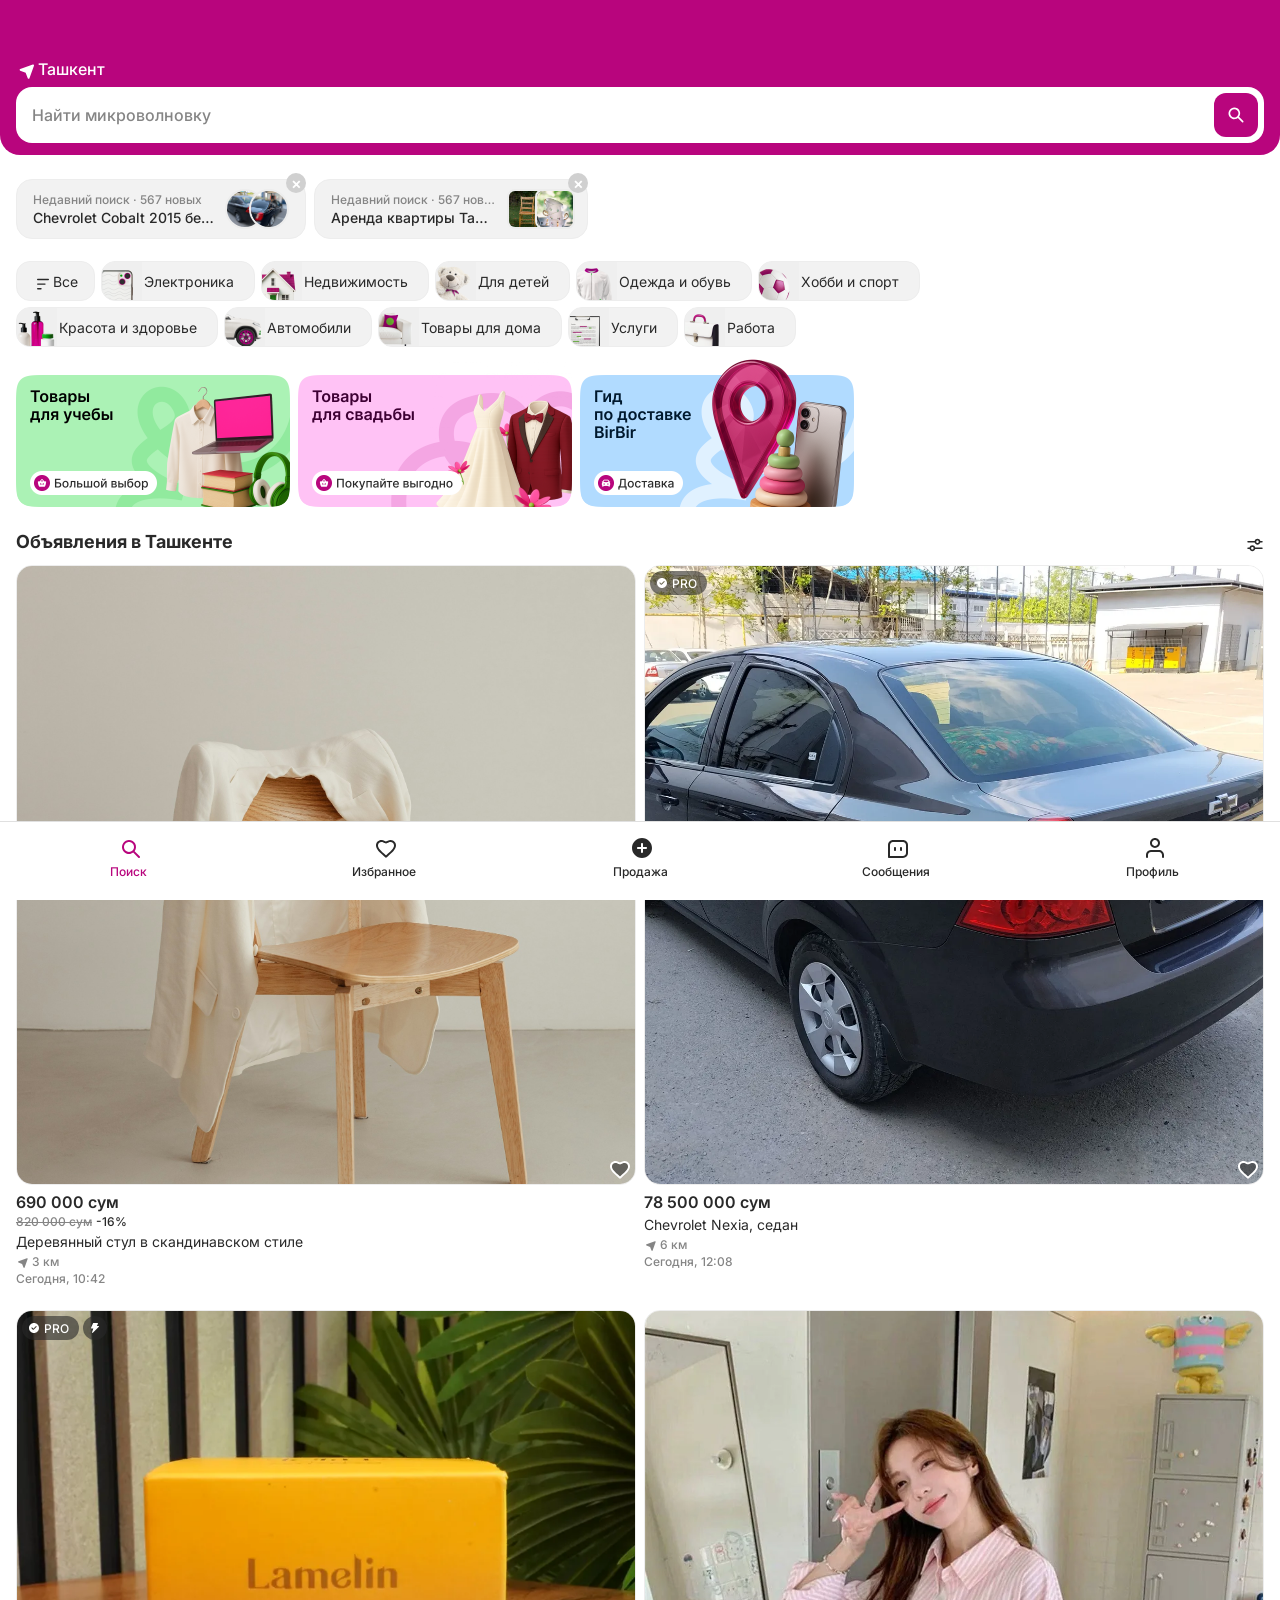
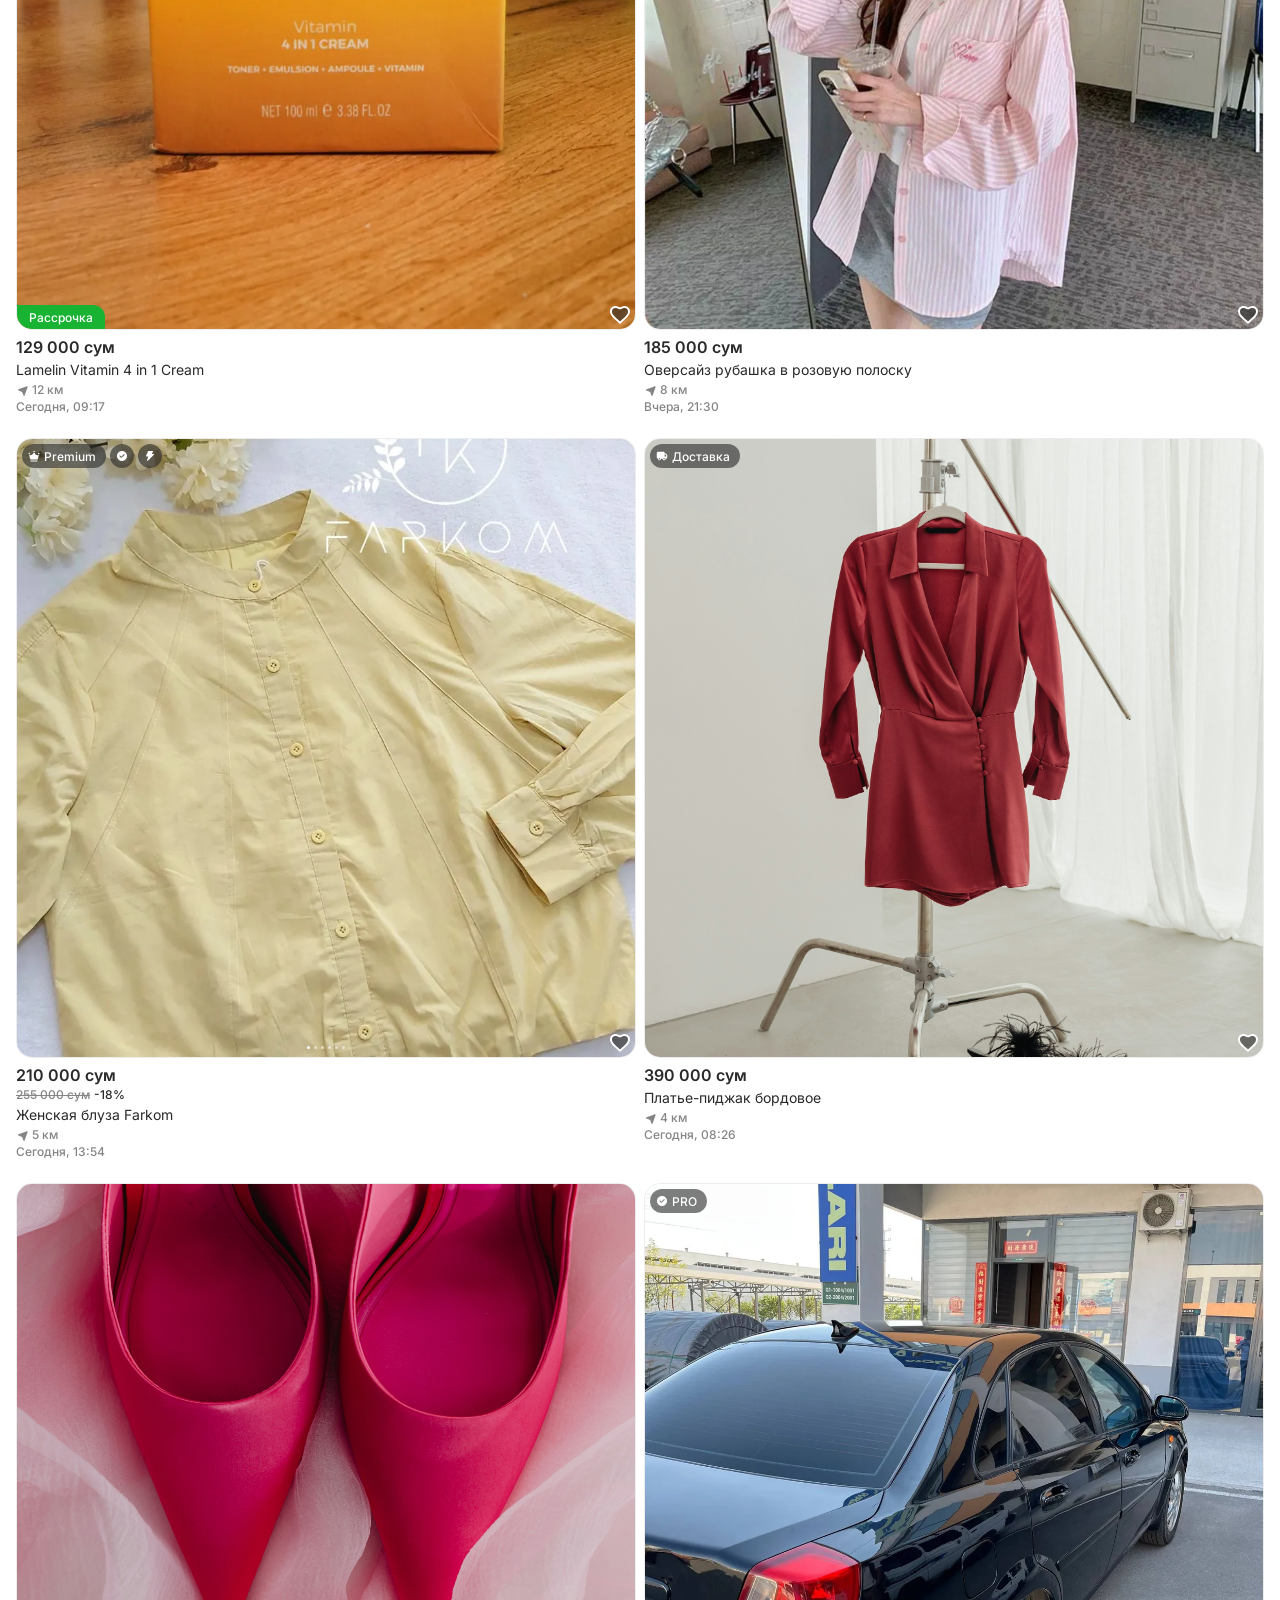
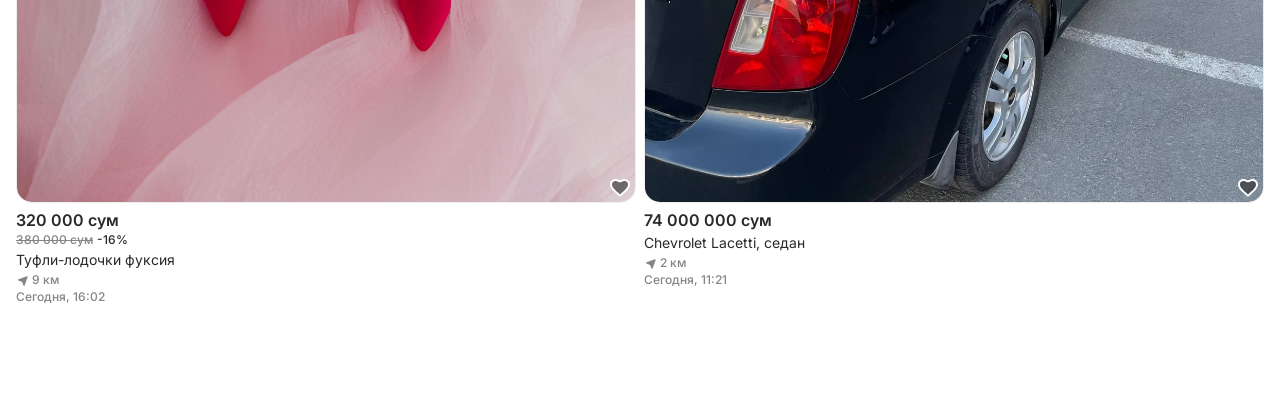
==== index.html @ 52294d68 "Remove main status bar markup" ====
<!DOCTYPE html>
<html lang="ru">
<head>
  <meta charset="UTF-8">
  <meta name="viewport" content="width=device-width, initial-scale=1, viewport-fit=cover">
  <title>BirBir Mobile Screen</title>
  <script type="text/javascript">
    (function(c,l,a,r,i,t,y){
      c[a]=c[a]||function(){(c[a].q=c[a].q||[]).push(arguments)};
      t=l.createElement(r);t.async=1;t.src="https://www.clarity.ms/tag/"+i;
      y=l.getElementsByTagName(r)[0];y.parentNode.insertBefore(t,y);
    })(window, document, "clarity", "script", "waigjf60td");
  </script>
  <link rel="preconnect" href="https://fonts.googleapis.com">
  <link rel="preconnect" href="https://fonts.gstatic.com" crossorigin>
  <link href="https://fonts.googleapis.com/css2?family=Inter:wght@400;500;600;700&amp;display=swap" rel="stylesheet">
  <link rel="stylesheet" href="prototype-library/birbir-prototype-library.css?v=20260422-home-scroll-v10">
</head>
<body>
  <!-- Icon sprite source: prototype-library/birbir-icon-sprite.html -->
  <svg class="icon-sprite" aria-hidden="true" focusable="false">
    <symbol id="icon-search" viewBox="0 0 24 24">
      <path fill-rule="evenodd" clip-rule="evenodd" d="M4.99999 10C4.99999 8.67392 5.52677 7.40215 6.46446 6.46447C7.40214 5.52678 8.67391 5 9.99999 5C11.3261 5 12.5978 5.52678 13.5355 6.46447C14.4732 7.40215 15 8.67392 15 10C15 11.3261 14.4732 12.5979 13.5355 13.5355C12.5978 14.4732 11.3261 15 9.99999 15C8.67391 15 7.40214 14.4732 6.46446 13.5355C5.52677 12.5979 4.99999 11.3261 4.99999 10ZM9.99999 3C8.89125 3 7.79837 3.26338 6.81134 3.76843C5.82431 4.27349 4.97138 5.00578 4.32276 5.90501C3.67415 6.80423 3.24842 7.84467 3.08063 8.94064C2.91283 10.0366 3.00778 11.1568 3.35764 12.2089C3.7075 13.2609 4.30228 14.2149 5.09298 14.9921C5.88369 15.7693 6.84771 16.3476 7.90567 16.6794C8.96362 17.0111 10.0852 17.0868 11.1782 16.9001C12.2711 16.7135 13.304 16.27 14.192 15.606L19.292 20.707C19.4795 20.8946 19.7339 21.0001 19.9991 21.0002C20.2644 21.0003 20.5188 20.895 20.7065 20.7075C20.8941 20.52 20.9996 20.2656 20.9997 20.0004C20.9998 19.7351 20.8945 19.4806 20.707 19.293L15.607 14.193C16.3853 13.1525 16.8587 11.9159 16.9741 10.6217C17.0895 9.32741 16.8424 8.02658 16.2604 6.86481C15.6784 5.70304 14.7846 4.72618 13.6789 4.0436C12.5732 3.36103 11.2994 2.99967 9.99999 3Z" fill="currentColor"/>
    </symbol>
    <symbol id="icon-search-list" viewBox="0 0 24 24">
      <path fill-rule="evenodd" clip-rule="evenodd" d="M3 5.25258C3 4.67123 3.44772 4.19995 4 4.19995H20C20.5523 4.19995 21 4.67123 21 5.25258C21 5.83394 20.5523 6.30521 20 6.30521H4C3.44772 6.30521 3 5.83394 3 5.25258Z" fill="currentColor"/>
      <path fill-rule="evenodd" clip-rule="evenodd" d="M3 12.1579C3 11.5765 3.44772 11.1052 4 11.1052H15C15.5523 11.1052 16 11.5765 16 12.1579C16 12.7392 15.5523 13.2105 15 13.2105H4C3.44772 13.2105 3 12.7392 3 12.1579Z" fill="currentColor"/>
      <path fill-rule="evenodd" clip-rule="evenodd" d="M3 19.0631C3 18.4818 3.44772 18.0105 4 18.0105H9C9.55228 18.0105 10 18.4818 10 19.0631C10 19.6445 9.55228 20.1158 9 20.1158H4C3.44772 20.1158 3 19.6445 3 19.0631Z" fill="currentColor"/>
    </symbol>
    <symbol id="icon-arrow-left" viewBox="0 0 24 24">
      <path d="M3.63605 11.293C3.44858 11.4805 3.34326 11.7348 3.34326 12C3.34326 12.2652 3.44858 12.5195 3.63605 12.707L9.29305 18.364C9.48165 18.5462 9.73425 18.6469 9.99645 18.6447C10.2586 18.6424 10.5095 18.5372 10.6949 18.3518C10.8803 18.1664 10.9854 17.9156 10.9877 17.6534C10.99 17.3912 10.8892 17.1386 10.707 16.95L6.75705 13H20C20.2653 13 20.5196 12.8946 20.7072 12.7071C20.8947 12.5196 21 12.2652 21 12C21 11.7348 20.8947 11.4804 20.7072 11.2929C20.5196 11.1054 20.2653 11 20 11H6.75705L10.707 7.05C10.8892 6.8614 10.99 6.60879 10.9877 6.3466C10.9854 6.0844 10.8803 5.83359 10.6949 5.64818C10.5095 5.46277 10.2586 5.3576 9.99645 5.35532C9.73425 5.35305 9.48165 5.45384 9.29305 5.636L3.63605 11.293Z" fill="currentColor"/>
    </symbol>
    <symbol id="icon-share-ios" viewBox="0 0 24 24">
      <path fill-rule="evenodd" clip-rule="evenodd" d="M11.3533 3.23879C11.7268 2.92138 12.2752 2.92138 12.6486 3.23879L16.6486 6.63879C17.0694 6.99648 17.1206 7.62757 16.7629 8.04838C16.4052 8.46919 15.7741 8.52036 15.3533 8.16267L13.001 6.16317V15.0507C13.001 15.603 12.5533 16.0507 12.001 16.0507C11.4487 16.0507 11.001 15.603 11.001 15.0507V6.16317L8.64862 8.16267C8.22782 8.52036 7.59672 8.46919 7.23904 8.04838C6.88135 7.62757 6.93252 6.99648 7.35333 6.63879L11.3533 3.23879ZM4.00098 11.5007C4.55326 11.5007 5.00098 11.9484 5.00098 12.5007V19.3007C5.00098 19.4291 5.05966 19.5923 5.23441 19.7409C5.41411 19.8936 5.68798 20.0007 6.00098 20.0007H18.001C18.314 20.0007 18.5878 19.8936 18.7675 19.7409C18.9423 19.5923 19.001 19.4291 19.001 19.3007V12.5007C19.001 11.9484 19.4487 11.5007 20.001 11.5007C20.5533 11.5007 21.001 11.9484 21.001 12.5007V19.3007C21.001 20.0741 20.6382 20.7757 20.0628 21.2648C19.4924 21.7496 18.7488 22.0007 18.001 22.0007H6.00098C5.2531 22.0007 4.50956 21.7496 3.93911 21.2648C3.36372 20.7757 3.00098 20.0741 3.00098 19.3007V12.5007C3.00098 11.9484 3.44869 11.5007 4.00098 11.5007Z" fill="currentColor"/>
    </symbol>
    <symbol id="icon-crown-fill" viewBox="0 0 24 24">
      <path d="M6.06459 19.1471H17.9344C18.3153 19.1473 18.6855 19.0201 18.9858 18.7857C19.2862 18.5513 19.4996 18.2233 19.592 17.8537L21.4462 10.7962C21.4713 10.6948 21.4699 10.5886 21.4418 10.4879C21.4138 10.3872 21.3602 10.2955 21.2863 10.2216C21.2123 10.1478 21.1205 10.0943 21.0198 10.0664C20.9191 10.0386 20.8129 10.0372 20.7115 10.0625L19.68 10.3204C18.834 10.532 17.945 10.4961 17.1187 10.2171C16.2925 9.93814 15.5637 9.42775 15.0191 8.74664L12.945 6.15371C12.8314 6.01203 12.6875 5.89768 12.5239 5.81909C12.3602 5.74051 12.181 5.69971 11.9995 5.69971C11.8179 5.69971 11.6387 5.74051 11.4751 5.81909C11.3114 5.89768 11.1675 6.01203 11.054 6.15371L8.97984 8.74664C8.43521 9.42775 7.70645 9.93814 6.8802 10.2171C6.05394 10.4961 5.16495 10.532 4.31891 10.3204L3.28747 10.0625C3.18607 10.0372 3.07985 10.0386 2.97912 10.0664C2.8784 10.0943 2.7866 10.1478 2.71265 10.2216C2.6387 10.2955 2.58511 10.3872 2.55709 10.4879C2.52908 10.5886 2.52759 10.6948 2.55277 10.7962L4.40793 17.8537C4.50034 18.2231 4.71357 18.551 5.01373 18.7854C5.3139 19.0197 5.68377 19.147 6.06459 19.1471Z" fill="currentColor"/>
      <path d="M2.5344 8.7671C3.38209 8.7671 4.06928 8.07991 4.06928 7.23222C4.06928 6.38452 3.38209 5.69733 2.5344 5.69733C1.6867 5.69733 0.999512 6.38452 0.999512 7.23222C0.999512 8.07991 1.6867 8.7671 2.5344 8.7671Z" fill="currentColor"/>
      <path d="M21.4646 8.7671C22.3123 8.7671 22.9995 8.07991 22.9995 7.23222C22.9995 6.38452 22.3123 5.69733 21.4646 5.69733C20.6169 5.69733 19.9297 6.38452 19.9297 7.23222C19.9297 8.07991 20.6169 8.7671 21.4646 8.7671Z" fill="currentColor"/>
      <path d="M11.9996 4.41828C12.8473 4.41828 13.5345 3.73109 13.5345 2.88339C13.5345 2.0357 12.8473 1.34851 11.9996 1.34851C11.1519 1.34851 10.4647 2.0357 10.4647 2.88339C10.4647 3.73109 11.1519 4.41828 11.9996 4.41828Z" fill="currentColor"/>
      <path d="M18.139 22.8369H5.85998C5.58859 22.8369 5.32832 22.7291 5.13643 22.5372C4.94453 22.3453 4.83672 22.085 4.83672 21.8136C4.83672 21.5423 4.94453 21.282 5.13643 21.0901C5.32832 20.8982 5.58859 20.7904 5.85998 20.7904H18.139C18.4104 20.7904 18.6707 20.8982 18.8626 21.0901C19.0545 21.282 19.1623 21.5423 19.1623 21.8136C19.1623 22.085 19.0545 22.3453 18.8626 22.5372C18.6707 22.7291 18.4104 22.8369 18.139 22.8369Z" fill="currentColor"/>
    </symbol>
    <symbol id="icon-filter-controls" viewBox="0 0 24 24">
      <path fill-rule="evenodd" clip-rule="evenodd" d="M8.8374 12.3223C10.4399 12.3224 11.7997 13.3937 12.2446 14.8526H20.2231C20.497 14.8526 20.76 14.9617 20.9536 15.1553C21.1473 15.349 21.2563 15.6119 21.2563 15.8858C21.2563 16.1595 21.1471 16.4217 20.9536 16.6153C20.76 16.8089 20.497 16.918 20.2231 16.918H12.2456C11.801 18.3779 10.4402 19.4482 8.8374 19.4483C7.23459 19.4483 5.87391 18.3779 5.4292 16.918H3.77686C3.503 16.918 3.24003 16.8089 3.04639 16.6153C2.85296 16.4217 2.7437 16.1595 2.74365 15.8858C2.74365 15.6119 2.85274 15.349 3.04639 15.1553C3.24003 14.9617 3.50302 14.8526 3.77686 14.8526H5.43018C5.87525 13.3937 7.23549 12.3223 8.8374 12.3223ZM8.8374 14.3877C8.00256 14.3877 7.33936 15.0509 7.33936 15.8858C7.33945 16.7206 8.00261 17.3829 8.8374 17.3829C9.67208 17.3827 10.3344 16.7205 10.3345 15.8858C10.3345 15.051 9.67214 14.3879 8.8374 14.3877Z" fill="currentColor"/>
      <path fill-rule="evenodd" clip-rule="evenodd" d="M14.9927 4.55078C16.5953 4.55079 17.9549 5.62212 18.3999 7.08105L20.2231 7.08111C20.497 7.08111 20.76 7.1902 20.9536 7.38384C21.1473 7.57749 21.2563 7.84046 21.2563 8.11431C21.2563 8.38797 21.1471 8.65024 20.9536 8.8438C20.76 9.03744 20.497 9.14653 20.2231 9.14653L18.4009 9.14648C17.9562 10.6064 16.5955 11.6768 14.9927 11.6768C13.3899 11.6768 12.0292 10.6064 11.5845 9.14648L3.77686 9.14653C3.503 9.14653 3.24003 9.03744 3.04639 8.8438C2.85295 8.65024 2.74372 8.38796 2.74365 8.11431C2.74365 7.84046 2.85275 7.57748 3.04639 7.38384C3.24003 7.1902 3.503 7.08111 3.77686 7.08111L11.5854 7.08105C12.0305 5.62208 13.3907 4.55078 14.9927 4.55078ZM14.9927 6.61621C14.1578 6.61621 13.4946 7.27941 13.4946 8.11426C13.4948 8.94899 14.1579 9.61133 14.9927 9.61133C15.8274 9.61132 16.4906 8.94899 16.4907 8.11426C16.4907 7.27942 15.8275 6.61622 14.9927 6.61621Z" fill="currentColor"/>
    </symbol>
    <symbol id="icon-sort-date" viewBox="0 0 24 24">
      <path fill-rule="evenodd" clip-rule="evenodd" d="M3 5C3 4.44772 3.44772 4 4 4H13C13.5523 4 14 4.44772 14 5C14 5.55228 13.5523 6 13 6H4C3.44772 6 3 5.55228 3 5ZM18 4C18.5523 4 19 4.44772 19 5V17.4139L20.1213 16.2926C20.5118 15.9021 21.145 15.9021 21.5355 16.2926C21.9261 16.6831 21.9261 17.3163 21.5355 17.7068L18.7071 20.5352C18.5196 20.7228 18.2652 20.8281 18 20.8281C17.7348 20.8281 17.4804 20.7228 17.2929 20.5352L14.4645 17.7068C14.0739 17.3163 14.0739 16.6831 14.4645 16.2926C14.855 15.9021 15.4882 15.9021 15.8787 16.2926L17 17.4139V5C17 4.44772 17.4477 4 18 4ZM3 12C3 11.4477 3.44772 11 4 11H13C13.5523 11 14 11.4477 14 12C14 12.5523 13.5523 13 13 13H4C3.44772 13 3 12.5523 3 12ZM3 19C3 18.4477 3.44772 18 4 18H11C11.5523 18 12 18.4477 12 19C12 19.5523 11.5523 20 11 20H4C3.44772 20 3 19.5523 3 19Z" fill="currentColor"/>
    </symbol>
    <symbol id="icon-chevron-down" viewBox="0 0 24 24">
      <path fill-rule="evenodd" clip-rule="evenodd" d="M5.63615 8.63603C6.02668 8.24551 6.65984 8.24551 7.05037 8.63603L12.0001 13.5858L16.9499 8.63603C17.3404 8.24551 17.9736 8.24551 18.3641 8.63604C18.7546 9.02656 18.7546 9.65973 18.3641 10.0502L12.7072 15.7071C12.3167 16.0976 11.6835 16.0976 11.293 15.7071L5.63615 10.0502C5.24563 9.65972 5.24563 9.02656 5.63615 8.63603Z" fill="currentColor"/>
    </symbol>
    <symbol id="icon-close" viewBox="0 0 8 8">
      <path d="M1 1L7 7" fill="none" stroke="currentColor" stroke-width="1.4" stroke-linecap="round"/>
      <path d="M7 1L1 7" fill="none" stroke="currentColor" stroke-width="1.4" stroke-linecap="round"/>
    </symbol>
    <symbol id="icon-recent" viewBox="0 0 16 16">
      <path d="M8 2.5C4.96243 2.5 2.5 4.96243 2.5 8C2.5 11.0376 4.96243 13.5 8 13.5C10.7136 13.5 12.9685 11.5348 13.4195 8.95031" fill="none" stroke="currentColor" stroke-width="1.4" stroke-linecap="round"/>
      <path d="M10.75 2.75H13.5V5.5" fill="none" stroke="currentColor" stroke-width="1.4" stroke-linecap="round" stroke-linejoin="round"/>
      <path d="M13.5 2.75L11.75 4.5" fill="none" stroke="currentColor" stroke-width="1.4" stroke-linecap="round" stroke-linejoin="round"/>
      <path d="M8 5.25V8.3L9.85 9.4" fill="none" stroke="currentColor" stroke-width="1.4" stroke-linecap="round" stroke-linejoin="round"/>
    </symbol>
    <symbol id="icon-chevron-right-line" viewBox="0 0 24 24">
      <path d="M9.75 7.5L14.25 12L9.75 16.5" fill="none" stroke="currentColor" stroke-width="1.8" stroke-linecap="round" stroke-linejoin="round"/>
    </symbol>
    <symbol id="icon-heart-empty" viewBox="0 0 24 24">
      <path d="M20 8.39551C20 6.51496 18.5119 5 16.5 5C15.9615 5 15.4222 5.11732 14.9229 5.33496L14.7119 5.43457C14.2051 5.69039 13.7662 5.91157 13.4268 6.06543C13.2556 6.14299 13.064 6.22525 12.8701 6.29004C12.7249 6.33857 12.4609 6.41911 12.1406 6.43848L12 6.44238C11.6168 6.44238 11.2959 6.3455 11.1299 6.29004C10.936 6.22525 10.7444 6.14299 10.5732 6.06543C10.4035 5.98848 10.2086 5.89477 9.99316 5.78809L9.28809 5.43457C8.73147 5.15359 8.11531 5 7.5 5C5.48808 5 4 6.51496 4 8.39551C4.00012 9.57869 4.52443 10.8144 5.87695 12.4375C7.25135 14.0868 9.25434 15.876 11.8662 18.1992L11.8789 18.2109L11.8818 18.2139L12.0049 18.3232L12.123 18.2178L12.1582 18.1865L13.998 16.54C15.7226 14.9809 17.1025 13.6669 18.1299 12.4316C19.4778 10.811 19.9999 9.57668 20 8.39551ZM21.9902 8.74023C21.7868 12.2837 18.4567 15.2517 13.4893 19.6797L13.4502 19.7148L13.332 19.8203L12.9102 20.1885C12.5359 20.5043 12.2862 20.6615 12.001 20.6611L11.8604 20.6484C11.6289 20.6041 11.4047 20.449 11.0938 20.1846L10.6729 19.8154L10.5498 19.7051L10.5371 19.6943C5.5548 15.2626 2.21358 12.29 2.00977 8.74023L2 8.39551C2 5.37425 4.42 3 7.5 3L7.85254 3.01074C8.67327 3.06114 9.47051 3.28554 10.1895 3.64844C11.1062 4.11122 11.6222 4.37163 11.8965 4.42969L12 4.44238C12.1786 4.44238 12.5182 4.29381 13.1191 3.99609L13.8105 3.64844C14.632 3.23377 15.5558 3 16.5 3L16.7871 3.00684C19.7291 3.14909 22 5.46878 22 8.39551L21.9902 8.74023Z" fill="currentColor"/>
    </symbol>
    <symbol id="icon-heart-filled" viewBox="0 0 24 24">
      <path d="M20 8.39551C20 6.51496 18.5119 5 16.5 5C15.9615 5 15.4222 5.11732 14.9229 5.33496L14.7119 5.43457C14.2051 5.69039 13.7662 5.91157 13.4268 6.06543C13.2556 6.14299 13.064 6.22525 12.8701 6.29004C12.7249 6.33857 12.4609 6.41911 12.1406 6.43848L12 6.44238C11.6168 6.44238 11.2959 6.3455 11.1299 6.29004C10.936 6.22525 10.7444 6.14299 10.5732 6.06543C10.4035 5.98848 10.2086 5.89477 9.99316 5.78809L9.28809 5.43457C8.73147 5.15359 8.11531 5 7.5 5C5.48808 5 4 6.51496 4 8.39551C4.00012 9.57869 4.52443 10.8144 5.87695 12.4375C7.25135 14.0868 9.25434 15.876 11.8662 18.1992L11.8789 18.2109L11.8818 18.2139L12.0049 18.3232L12.123 18.2178L12.1582 18.1865L13.998 16.54C15.7226 14.9809 17.1025 13.6669 18.1299 12.4316C19.4778 10.811 19.9999 9.57668 20 8.39551Z" fill="currentColor"/>
    </symbol>
    <symbol id="icon-heart-transparent-fill" viewBox="0 0 24 24">
      <path d="M20 8.39551C20 6.51496 18.5119 5 16.5 5C15.9615 5 15.4222 5.11732 14.9229 5.33496L14.7119 5.43457C14.2051 5.69039 13.7662 5.91157 13.4268 6.06543C13.2556 6.14299 13.064 6.22525 12.8701 6.29004C12.7249 6.33857 12.4609 6.41911 12.1406 6.43848L12 6.44238C11.6168 6.44238 11.2959 6.3455 11.1299 6.29004C10.936 6.22525 10.7444 6.14299 10.5732 6.06543C10.4035 5.98848 10.2086 5.89477 9.99316 5.78809L9.28809 5.43457C8.73147 5.15359 8.11531 5 7.5 5C5.48808 5 4 6.51496 4 8.39551C4.00012 9.57869 4.52443 10.8144 5.87695 12.4375C7.25135 14.0868 9.25434 15.876 11.8662 18.1992L11.8789 18.2109L11.8818 18.2139L12.0049 18.3232L12.123 18.2178L12.1582 18.1865L13.998 16.54C15.7226 14.9809 17.1025 13.6669 18.1299 12.4316C19.4778 10.811 19.9999 9.57668 20 8.39551ZM21.9902 8.74023C21.7868 12.2837 18.4567 15.2517 13.4893 19.6797L13.4502 19.7148L13.332 19.8203L12.9102 20.1885C12.5359 20.5043 12.2862 20.6615 12.001 20.6611L11.8604 20.6484C11.6289 20.6041 11.4047 20.449 11.0938 20.1846L10.6729 19.8154L10.5498 19.7051L10.5371 19.6943C5.5548 15.2626 2.21358 12.29 2.00977 8.74023L2 8.39551C2 5.37425 4.42 3 7.5 3L7.85254 3.01074C8.67327 3.06114 9.47051 3.28554 10.1895 3.64844C11.1062 4.11122 11.6222 4.37163 11.8965 4.42969L12 4.44238C12.1786 4.44238 12.5182 4.29381 13.1191 3.99609L13.8105 3.64844C14.632 3.23377 15.5558 3 16.5 3L16.7871 3.00684C19.7291 3.14909 22 5.46878 22 8.39551L21.9902 8.74023Z" fill="#ffffff"/>
      <path d="M20 8.39551C20 6.51496 18.5119 5 16.5 5C15.9615 5 15.4222 5.11732 14.9229 5.33496L14.7119 5.43457C14.2051 5.69039 13.7662 5.91157 13.4268 6.06543C13.2556 6.14299 13.064 6.22525 12.8701 6.29004C12.7249 6.33857 12.4609 6.41911 12.1406 6.43848L12 6.44238C11.6168 6.44238 11.2959 6.3455 11.1299 6.29004C10.936 6.22525 10.7444 6.14299 10.5732 6.06543C10.4035 5.98848 10.2086 5.89477 9.99316 5.78809L9.28809 5.43457C8.73147 5.15359 8.11531 5 7.5 5C5.48808 5 4 6.51496 4 8.39551C4.00012 9.57869 4.52443 10.8144 5.87695 12.4375C7.25135 14.0868 9.25434 15.876 11.8662 18.1992L11.8789 18.2109L11.8818 18.2139L12.0049 18.3232L12.123 18.2178L12.1582 18.1865L13.998 16.54C15.7226 14.9809 17.1025 13.6669 18.1299 12.4316C19.4778 10.811 19.9999 9.57668 20 8.39551Z" fill="#B8057D"/>
    </symbol>
    <symbol id="icon-heart-transparent" viewBox="0 0 24 24">
      <path d="M20 8.39551C20 6.51496 18.5119 5 16.5 5C15.9615 5 15.4222 5.11732 14.9229 5.33496L14.7119 5.43457C14.2051 5.69039 13.7662 5.91157 13.4268 6.06543C13.2556 6.14299 13.064 6.22525 12.8701 6.29004C12.7249 6.33857 12.4609 6.41911 12.1406 6.43848L12 6.44238C11.6168 6.44238 11.2959 6.3455 11.1299 6.29004C10.936 6.22525 10.7444 6.14299 10.5732 6.06543C10.4035 5.98848 10.2086 5.89477 9.99316 5.78809L9.28809 5.43457C8.73147 5.15359 8.11531 5 7.5 5C5.48808 5 4 6.51496 4 8.39551C4.00012 9.57869 4.52443 10.8144 5.87695 12.4375C7.25135 14.0868 9.25434 15.876 11.8662 18.1992L11.8789 18.2109L11.8818 18.2139L12.0049 18.3232L12.123 18.2178L12.1582 18.1865L13.998 16.54C15.7226 14.9809 17.1025 13.6669 18.1299 12.4316C19.4778 10.811 19.9999 9.57668 20 8.39551ZM21.9902 8.74023C21.7868 12.2837 18.4567 15.2517 13.4893 19.6797L13.4502 19.7148L13.332 19.8203L12.9102 20.1885C12.5359 20.5043 12.2862 20.6615 12.001 20.6611L11.8604 20.6484C11.6289 20.6041 11.4047 20.449 11.0938 20.1846L10.6729 19.8154L10.5498 19.7051L10.5371 19.6943C5.5548 15.2626 2.21358 12.29 2.00977 8.74023L2 8.39551C2 5.37425 4.42 3 7.5 3L7.85254 3.01074C8.67327 3.06114 9.47051 3.28554 10.1895 3.64844C11.1062 4.11122 11.6222 4.37163 11.8965 4.42969L12 4.44238C12.1786 4.44238 12.5182 4.29381 13.1191 3.99609L13.8105 3.64844C14.632 3.23377 15.5558 3 16.5 3L16.7871 3.00684C19.7291 3.14909 22 5.46878 22 8.39551L21.9902 8.74023Z" fill="var(--icon-heart-fill, #ffffff)"/>
      <path d="M20 8.39551C20 6.51496 18.5119 5 16.5 5C15.9615 5 15.4222 5.11732 14.9229 5.33496L14.7119 5.43457C14.2051 5.69039 13.7662 5.91157 13.4268 6.06543C13.2556 6.14299 13.064 6.22525 12.8701 6.29004C12.7249 6.33857 12.4609 6.41911 12.1406 6.43848L12 6.44238C11.6168 6.44238 11.2959 6.3455 11.1299 6.29004C10.936 6.22525 10.7444 6.14299 10.5732 6.06543C10.4035 5.98848 10.2086 5.89477 9.99316 5.78809L9.28809 5.43457C8.73147 5.15359 8.11531 5 7.5 5C5.48808 5 4 6.51496 4 8.39551C4.00012 9.57869 4.52443 10.8144 5.87695 12.4375C7.25135 14.0868 9.25434 15.876 11.8662 18.1992L11.8789 18.2109L11.8818 18.2139L12.0049 18.3232L12.123 18.2178L12.1582 18.1865L13.998 16.54C15.7226 14.9809 17.1025 13.6669 18.1299 12.4316C19.4778 10.811 19.9999 9.57668 20 8.39551Z" fill="var(--icon-heart-shadow, rgba(41, 41, 41, 0.6))"/>
    </symbol>
    <symbol id="icon-user" viewBox="0 0 24 24">
      <path fill-rule="evenodd" clip-rule="evenodd" d="M16 14C17.2885 14.0001 18.5272 14.4975 19.4578 15.3887C20.3884 16.2798 20.9391 17.4958 20.995 18.783L21 19V21C20.9997 21.2549 20.9021 21.5 20.7272 21.6854C20.5522 21.8707 20.313 21.9822 20.0586 21.9972C19.8042 22.0121 19.5536 21.9293 19.3582 21.7657C19.1627 21.6021 19.0371 21.3701 19.007 21.117L19 21V19C19 18.2348 18.7077 17.4985 18.1827 16.9417C17.6578 16.385 16.9399 16.0499 16.176 16.005L16 16H8C7.23479 16 6.49849 16.2923 5.94174 16.8173C5.38499 17.3422 5.04989 18.0601 5.005 18.824L5 19V21C4.99972 21.2549 4.90212 21.5 4.72715 21.6854C4.55218 21.8707 4.31305 21.9822 4.05861 21.9972C3.80416 22.0121 3.55362 21.9293 3.35817 21.7657C3.16271 21.6021 3.0371 21.3701 3.007 21.117L3 21V19C3.00007 17.7115 3.49754 16.4728 4.38866 15.5422C5.27978 14.6116 6.49575 14.0609 7.783 14.005L8 14H16ZM12 2C13.3261 2 14.5979 2.52678 15.5355 3.46447C16.4732 4.40215 17 5.67392 17 7C17 8.32608 16.4732 9.59785 15.5355 10.5355C14.5979 11.4732 13.3261 12 12 12C10.6739 12 9.40215 11.4732 8.46447 10.5355C7.52678 9.59785 7 8.32608 7 7C7 5.67392 7.52678 4.40215 8.46447 3.46447C9.40215 2.52678 10.6739 2 12 2ZM12 4C11.606 4 11.2159 4.0776 10.8519 4.22836C10.488 4.37913 10.1573 4.6001 9.87868 4.87868C9.6001 5.15726 9.37913 5.48797 9.22836 5.85195C9.0776 6.21593 9 6.60603 9 7C9 7.39397 9.0776 7.78407 9.22836 8.14805C9.37913 8.51203 9.6001 8.84274 9.87868 9.12132C10.1573 9.3999 10.488 9.62087 10.8519 9.77164C11.2159 9.9224 11.606 10 12 10C12.7956 10 13.5587 9.68393 14.1213 9.12132C14.6839 8.55871 15 7.79565 15 7C15 6.20435 14.6839 5.44129 14.1213 4.87868C13.5587 4.31607 12.7956 4 12 4Z" fill="currentColor"/>
    </symbol>
    <symbol id="icon-navigation-fill" viewBox="0 0 24 24">
      <path fill-rule="evenodd" clip-rule="evenodd" d="M19.7681 2.69306C20.7241 2.34906 21.6481 3.27306 21.3041 4.22806L15.2641 21.0051C14.8891 22.0481 13.4221 22.0681 13.0181 21.0351L10.1891 13.8071L2.96111 10.9791C1.92911 10.5751 1.94911 9.10806 2.99111 8.73206L19.7681 2.69206V2.69306Z" fill="currentColor"/>
    </symbol>
    <symbol id="icon-chat" viewBox="0 0 24 24">
      <path d="M17 3C18.3261 3 19.5979 3.52678 20.5355 4.46447C21.4732 5.40215 22 6.67392 22 8V16C22 17.3261 21.4732 18.5979 20.5355 19.5355C19.5979 20.4732 18.3261 21 17 21H3C2.73478 21 2.48043 20.8946 2.29289 20.7071C2.10536 20.5196 2 20.2652 2 20V8C2 6.67392 2.52678 5.40215 3.46447 4.46447C4.40215 3.52678 5.67392 3 7 3H17ZM17 5H7C6.20435 5 5.44129 5.31607 4.87868 5.87868C4.31607 6.44129 4 7.20435 4 8V19H17C17.7956 19 18.5587 18.6839 19.1213 18.1213C19.6839 17.5587 20 16.7956 20 16V8C20 7.20435 19.6839 6.44129 19.1213 5.87868C18.5587 5.31607 17.7956 5 17 5ZM9 10C9.26522 10 9.51957 10.1054 9.70711 10.2929C9.89464 10.4804 10 10.7348 10 11V13C10 13.2652 9.89464 13.5196 9.70711 13.7071C9.51957 13.8946 9.26522 14 9 14C8.73478 14 8.48043 13.8946 8.29289 13.7071C8.10536 13.5196 8 13.2652 8 13V11C8 10.7348 8.10536 10.4804 8.29289 10.2929C8.48043 10.1054 8.73478 10 9 10ZM15 10C15.2449 10 15.4813 10.09 15.6644 10.2527C15.8474 10.4155 15.9643 10.6397 15.993 10.883L16 11V13C15.9997 13.2549 15.9021 13.5 15.7272 13.6854C15.5522 13.8707 15.313 13.9822 15.0586 13.9972C14.8042 14.0121 14.5536 13.9293 14.3582 13.7657C14.1627 13.6021 14.0371 13.3701 14.007 13.117L14 13V11C14 10.7348 14.1054 10.4804 14.2929 10.2929C14.4804 10.1054 14.7348 10 15 10Z" fill="currentColor"/>
    </symbol>
    <symbol id="icon-phone-fill" viewBox="0 0 24 24">
      <path fill-rule="evenodd" clip-rule="evenodd" d="M16.552 22.1335C15.112 22.0805 11.031 21.5165 6.757 17.2435C2.484 12.9695 1.921 8.88946 1.867 7.44846C1.787 5.25246 3.469 3.11946 5.412 2.28646C5.64598 2.18543 5.9022 2.14696 6.15553 2.17484C6.40886 2.20271 6.65059 2.29597 6.857 2.44546C8.457 3.61146 9.561 5.37546 10.509 6.76246C10.7176 7.06719 10.8068 7.43801 10.7596 7.80426C10.7123 8.17051 10.532 8.50659 10.253 8.74846L8.302 10.1975C8.20774 10.2655 8.14139 10.3655 8.11528 10.4788C8.08916 10.5921 8.10505 10.711 8.16 10.8135C8.602 11.6165 9.388 12.8125 10.288 13.7125C11.189 14.6125 12.441 15.4505 13.3 15.9425C13.4077 16.0029 13.5345 16.0198 13.6543 15.9897C13.774 15.9596 13.8777 15.8847 13.944 15.7805L15.214 13.8475C15.4475 13.5373 15.7919 13.3295 16.1752 13.2676C16.5584 13.2058 16.9508 13.2946 17.27 13.5155C18.677 14.4895 20.319 15.5745 21.521 17.1135C21.6826 17.3214 21.7854 17.5689 21.8187 17.8301C21.8519 18.0913 21.8144 18.3567 21.71 18.5985C20.873 20.5515 18.755 22.2145 16.552 22.1335Z" fill="currentColor"/>
    </symbol>
    <symbol id="icon-phone-outline" viewBox="0 0 24 24">
      <path fill-rule="evenodd" clip-rule="evenodd" d="M8.172 15.8295C12.017 19.6745 15.58 20.0955 16.626 20.1345C17.89 20.1805 19.18 19.1485 19.738 18.0915C18.848 17.0475 17.689 16.2375 16.42 15.3595C15.671 16.1075 14.748 17.4975 13.519 16.9995C12.82 16.7185 11.094 15.9235 9.586 14.4145C8.077 12.9065 7.283 11.1805 7 10.4825C6.502 9.25146 7.896 8.32646 8.645 7.57746C7.767 6.28746 6.971 5.09846 5.929 4.25346C4.857 4.81346 3.819 6.09346 3.866 7.37446C3.905 8.42046 4.326 11.9835 8.172 15.8295ZM16.552 22.1335C15.112 22.0805 11.031 21.5165 6.757 17.2435C2.484 12.9695 1.921 8.88946 1.867 7.44846C1.787 5.25246 3.469 3.11946 5.412 2.28646C5.64598 2.18543 5.9022 2.14696 6.15553 2.17484C6.40886 2.20271 6.65059 2.29597 6.857 2.44546C8.465 3.61846 9.574 5.39546 10.527 6.78746C10.7252 7.07691 10.8161 7.42656 10.7837 7.7759C10.7514 8.12525 10.598 8.4523 10.35 8.70046L8.994 10.0575C9.309 10.7525 9.95 11.9505 11 13.0005C12.05 14.0505 13.248 14.6915 13.944 15.0065L15.299 13.6505C15.5481 13.4019 15.8765 13.2487 16.227 13.2175C16.5775 13.1862 16.9278 13.2789 17.217 13.4795C18.637 14.4635 20.305 15.5565 21.521 17.1135C21.6826 17.3214 21.7854 17.5689 21.8187 17.8301C21.8519 18.0913 21.8144 18.3567 21.71 18.5985C20.873 20.5515 18.755 22.2145 16.552 22.1335Z" fill="currentColor"/>
    </symbol>
    <symbol id="icon-add-circle-fill" viewBox="0 0 24 24">
      <path d="M12 2C17.523 2 22 6.477 22 12C22 17.523 17.523 22 12 22C6.477 22 2 17.523 2 12C2 6.477 6.477 2 12 2ZM12 7C11.7551 7.00003 11.5187 7.08996 11.3356 7.25272C11.1526 7.41547 11.0357 7.63975 11.007 7.883L11 8V11H8C7.74512 11.0003 7.49997 11.0979 7.31463 11.2728C7.1293 11.4478 7.01777 11.687 7.00283 11.9414C6.98789 12.1958 7.07067 12.4464 7.23426 12.6418C7.39786 12.8373 7.6299 12.9629 7.883 12.993L8 13H11V16C11.0003 16.2549 11.0979 16.5 11.2728 16.6854C11.4478 16.8707 11.687 16.9822 11.9414 16.9972C12.1958 17.0121 12.4464 16.9293 12.6418 16.7657C12.8373 16.6021 12.9629 16.3701 12.993 16.117L13 16V13H16C16.2549 12.9997 16.5 12.9021 16.6854 12.7272C16.8707 12.5522 16.9822 12.313 16.9972 12.0586C17.0121 11.8042 16.9293 11.5536 16.7657 11.3582C16.6021 11.1627 16.3701 11.0371 16.117 11.007L16 11H13V8C13 7.73478 12.8946 7.48043 12.7071 7.29289C12.5196 7.10536 12.2652 7 12 7Z" fill="currentColor"/>
    </symbol>
    <symbol id="icon-chevron-right-circle-fill" viewBox="0 0 24 24">
      <path fill-rule="evenodd" clip-rule="evenodd" d="M12 2C6.47715 2 2 6.47715 2 12C2 17.5228 6.47715 22 12 22C17.5228 22 22 17.5228 22 12C22 6.47715 17.5228 2 12 2ZM15.0399 11.9949C15.0399 12.2168 14.9519 12.4296 14.7951 12.5866H14.7962L11.637 15.7447C11.5597 15.8246 11.4673 15.8884 11.3651 15.9322C11.2629 15.976 11.1531 15.9991 11.0419 16C10.9307 16.0009 10.8205 15.9796 10.7176 15.9375C10.6147 15.8954 10.5213 15.8331 10.4427 15.7545C10.3641 15.6758 10.302 15.5823 10.2599 15.4794C10.2179 15.3765 10.1968 15.2662 10.1978 15.1551C10.1988 15.0439 10.222 14.9341 10.2659 14.8319C10.3098 14.7298 10.3736 14.6374 10.4536 14.5602L13.019 11.9949L10.4542 9.42954C10.3764 9.35181 10.3147 9.25952 10.2726 9.15794C10.2305 9.05636 10.2088 8.94748 10.2088 8.83752C10.2088 8.72756 10.2304 8.61868 10.2725 8.51708C10.3145 8.41548 10.3762 8.32316 10.4539 8.24539C10.5316 8.16762 10.6239 8.10592 10.7255 8.06381C10.8271 8.02171 10.936 8.00003 11.0459 8C11.268 7.99995 11.481 8.08812 11.6381 8.24511L14.7951 11.4032C14.9519 11.5602 15.0399 11.773 15.0399 11.9949Z" fill="currentColor"/>
    </symbol>
    <symbol id="icon-close-circle-fill" viewBox="0 0 24 24">
      <path fill-rule="evenodd" clip-rule="evenodd" d="M2 12C2 6.47715 6.47715 2 12 2C17.5228 2 22 6.47715 22 12C22 17.5228 17.5228 22 12 22C6.47715 22 2 17.5228 2 12ZM8.46452 8.46443C8.85505 8.07391 9.48821 8.07391 9.87874 8.46443L12 10.5857L14.1213 8.46441C14.5118 8.07388 15.145 8.07388 15.5355 8.46441C15.926 8.85493 15.926 9.4881 15.5355 9.87862L13.4142 11.9999L15.5356 14.1213C15.9261 14.5118 15.9261 15.145 15.5356 15.5355C15.1451 15.926 14.5119 15.926 14.1214 15.5355L12 13.4141L9.87864 15.5355C9.48812 15.926 8.85496 15.926 8.46443 15.5355C8.07391 15.145 8.07391 14.5118 8.46443 14.1213L10.5858 11.9999L8.46452 9.87864C8.074 9.48812 8.074 8.85496 8.46452 8.46443Z" fill="currentColor"/>
    </symbol>
    <symbol id="icon-business-fill" viewBox="0 0 24 24">
      <path fill-rule="evenodd" clip-rule="evenodd" d="M18.8422 2.00049C19.6798 2.00049 20.483 2.33319 21.0752 2.9254C21.6674 3.5176 22.0001 4.32081 22.0001 5.15832V18.8422C22.0001 19.6798 21.6674 20.483 21.0752 21.0752C20.483 21.6674 19.6798 22.0001 18.8422 22.0001H15.6844V15.6844C15.6844 14.8469 15.3517 14.0437 14.7595 13.4515C14.1673 12.8593 13.3641 12.5266 12.5266 12.5266H11.474C10.6365 12.5266 9.83326 12.8593 9.24106 13.4515C8.64885 14.0437 8.31615 14.8469 8.31615 15.6844V22.0001H5.15832C4.32081 22.0001 3.5176 21.6674 2.9254 21.0752C2.33319 20.483 2.00049 19.6798 2.00049 18.8422V5.15832C2.00049 4.32081 2.33319 3.5176 2.9254 2.9254C3.5176 2.33319 4.32081 2.00049 5.15832 2.00049H18.8422ZM12.5266 14.6318C12.7844 14.6318 13.0332 14.7265 13.2259 14.8978C13.4186 15.0691 13.5417 15.3052 13.5718 15.5613L13.5792 15.6844V22.0001H10.4214V15.6844C10.4214 15.4266 10.5161 15.1778 10.6874 14.9851C10.8587 14.7924 11.0948 14.6693 11.3508 14.6392L11.474 14.6318H12.5266ZM18.8422 4.10571H5.15832C4.9005 4.10574 4.65166 4.2004 4.45899 4.37172C4.26633 4.54304 4.14324 4.77911 4.11308 5.03516L4.10571 5.15832V6.21093C4.10473 6.72496 4.29186 7.22159 4.6318 7.60716C4.97174 7.99274 5.44101 8.24062 5.95111 8.30406C6.46121 8.3675 6.9769 8.24211 7.40093 7.95155C7.82496 7.66098 8.12803 7.22532 8.25299 6.72671L8.28668 6.56355C8.32516 6.33367 8.43884 6.12307 8.60991 5.96476C8.78098 5.80646 8.99975 5.70941 9.23192 5.68883L9.36876 5.68462C9.62658 5.68466 9.87542 5.77931 10.0681 5.95063C10.2607 6.12196 10.3838 6.35803 10.414 6.61408L10.4214 6.73723C10.4216 7.14272 10.5778 7.53258 10.8576 7.82604C11.1374 8.1195 11.5194 8.29406 11.9244 8.31354C12.3294 8.33303 12.7264 8.19595 13.0331 7.93071C13.3398 7.66547 13.5327 7.2924 13.5718 6.88881L13.5792 6.73723C13.5792 6.47941 13.6739 6.23057 13.8452 6.03791C14.0165 5.84524 14.2526 5.72216 14.5087 5.69199L14.6508 5.68462C14.8832 5.67926 15.1109 5.75102 15.2983 5.8887C15.4857 6.02638 15.6222 6.22222 15.6865 6.44566L15.7139 6.56355C15.7993 7.07122 16.0677 7.53 16.4684 7.85317C16.8691 8.17633 17.3743 8.34148 17.8886 8.31737C18.4028 8.29325 18.8904 8.08156 19.2591 7.72232C19.6278 7.36308 19.8521 6.88119 19.8896 6.36777L19.8949 6.21093V5.15832C19.8948 4.9005 19.8002 4.65166 19.6288 4.45899C19.4575 4.26633 19.2215 4.14324 18.9654 4.11308L18.8422 4.10571Z" fill="currentColor"/>
    </symbol>
    <symbol id="icon-agency-fill" viewBox="0 0 24 24">
      <path d="M3 19.403H4V6.76303C4.00003 6.44817 4.09914 6.1413 4.28328 5.8859C4.46743 5.6305 4.72727 5.43953 5.026 5.34003L13.026 2.67403C13.2515 2.59894 13.4915 2.57848 13.7264 2.61436C13.9614 2.65023 14.1844 2.74141 14.3772 2.88037C14.5699 3.01933 14.7269 3.20211 14.8352 3.41363C14.9435 3.62516 15 3.85939 15 4.09703V19.403H16V10.393C16 10.3191 16.0165 10.2461 16.0482 10.1792C16.0798 10.1124 16.1259 10.0535 16.1831 10.0066C16.2403 9.95972 16.3072 9.92612 16.3789 9.90821C16.4507 9.89031 16.5255 9.88854 16.598 9.90303L18.794 10.343C19.1339 10.411 19.4398 10.5945 19.6597 10.8625C19.8795 11.1305 19.9998 11.4664 20 11.813V19.403H21C21.2652 19.403 21.5196 19.5084 21.7071 19.6959C21.8946 19.8835 22 20.1378 22 20.403C22 20.6682 21.8946 20.9226 21.7071 21.1101C21.5196 21.2977 21.2652 21.403 21 21.403H3C2.73478 21.403 2.48043 21.2977 2.29289 21.1101C2.10536 20.9226 2 20.6682 2 20.403C2 20.1378 2.10536 19.8835 2.29289 19.6959C2.48043 19.5084 2.73478 19.403 3 19.403Z" fill="currentColor"/>
    </symbol>
    <symbol id="icon-flash-outline" viewBox="0 0 24 24">
      <path fill-rule="evenodd" clip-rule="evenodd" d="M13.2321 1.36006C13.8641 0.60206 15.0951 1.12006 14.9951 2.10206L14.2891 9.00006H20.0001C20.1901 9.00013 20.3762 9.05434 20.5365 9.15633C20.6968 9.25833 20.8248 9.40389 20.9054 9.57597C20.9859 9.74805 21.0158 9.93952 20.9915 10.128C20.9672 10.3164 20.8897 10.4941 20.7681 10.6401L10.7681 22.6401C10.1361 23.3981 8.90511 22.8801 9.00511 21.8981L9.71111 15.0001H4.00011C3.8101 15 3.62404 14.9458 3.46372 14.8438C3.3034 14.7418 3.17545 14.5962 3.09487 14.4242C3.01429 14.2521 2.9844 14.0606 3.0087 13.8721C3.03301 13.6837 3.11051 13.5061 3.23211 13.3601L13.2321 1.36006ZM6.13511 13.0001H11.4831C11.539 13.0001 11.5943 13.0118 11.6454 13.0345C11.6965 13.0571 11.7423 13.0903 11.7798 13.1317C11.8173 13.1732 11.8457 13.222 11.8631 13.2752C11.8806 13.3283 11.8867 13.3844 11.8811 13.4401L11.3281 18.8451L17.8651 11.0001H12.5171C12.4612 11.0001 12.4059 10.9883 12.3548 10.9657C12.3037 10.943 12.258 10.9098 12.2205 10.8684C12.183 10.8269 12.1546 10.7781 12.1371 10.725C12.1197 10.6719 12.1135 10.6157 12.1191 10.5601L12.6721 5.15606L6.13511 13.0001Z" fill="currentColor"/>
    </symbol>
    <symbol id="icon-lightning-fill" viewBox="0 0 24 24">
      <path fill-rule="evenodd" clip-rule="evenodd" d="M8.08384 2.6C8.24584 2.235 8.60684 2 9.00684 2H16.9838C17.7338 2 18.2228 2.79 17.8868 3.462L15.6178 8H18.9758C19.8758 8 20.3258 9.088 19.6898 9.724L7.73684 21.677C6.98284 22.431 5.72684 21.655 6.06484 20.644L8.61284 13H5.01484C4.84659 13 4.681 12.958 4.53312 12.8777C4.38524 12.7974 4.25975 12.6815 4.16806 12.5404C4.07636 12.3994 4.02136 12.2376 4.00805 12.0699C3.99474 11.9022 4.02354 11.7338 4.09184 11.58L8.08384 2.6Z" fill="currentColor"/>
    </symbol>
    <symbol id="icon-track-outline" viewBox="0 0 24 24">
      <path d="M8 17C8 16.4477 7.55228 16 7 16C6.44772 16 6 16.4477 6 17C6 17.5523 6.44772 18 7 18C7.55228 18 8 17.5523 8 17ZM18 17C18 16.4477 17.5523 16 17 16C16.4477 16 16 16.4477 16 17C16 17.5523 16.4477 18 17 18C17.5523 18 18 17.5523 18 17ZM18.5195 9H17V14C17.8874 14 18.6822 14.3876 19.2314 15H20V10.8506L18.5195 9ZM6 6C4.89543 6 4 6.89543 4 8V15H4.76855C5.31781 14.3876 6.11262 14 7 14C7.88738 14 8.68219 14.3876 9.23145 15H14.7686C14.8417 14.9185 14.9185 14.8407 15 14.7676V6H6ZM17 7H18.5195C19.127 7.00005 19.7015 7.27659 20.0811 7.75098L21.5615 9.60156C21.8452 9.95614 22 10.3965 22 10.8506V15C22 16.1046 21.1046 17 20 17C20 18.6569 18.6569 20 17 20C15.3431 20 14 18.6569 14 17H10C10 18.6569 8.65685 20 7 20C5.34315 20 4 18.6569 4 17C2.89543 17 2 16.1046 2 15V8C2 5.69828 3.52963 4 6 4H15C16.1046 4 17 4.89543 17 6V7Z" fill="currentColor"/>
    </symbol>
    <symbol id="icon-track-fill" viewBox="0 0 24 24">
      <path d="M15.1504 3.59961C16.3097 3.59986 17.2496 4.53993 17.25 5.69922V6.75H18.8457C19.4834 6.75014 20.0869 7.0402 20.4854 7.53809L22.04 9.48145C22.3376 9.85363 22.4999 10.3164 22.5 10.793V15.1494C22.5 16.3092 21.5592 17.25 20.3994 17.25H19.3496L19.3457 17.4121C19.2613 19.0764 17.8845 20.4004 16.1992 20.4004C14.5141 20.4002 13.1381 19.0763 13.0537 17.4121L13.0498 17.25H9.89941L9.89551 17.4121C9.81112 19.0764 8.43433 20.4004 6.74902 20.4004C5.06382 20.4003 3.68792 19.0764 3.60352 17.4121L3.59961 17.25L3.38574 17.2383C2.32663 17.1309 1.5 16.2368 1.5 15.1494V6.69922C1.50028 4.72708 2.60372 3.59975 4.59961 3.59961H15.1504ZM6.69434 15.9629C5.87922 15.9629 5.21875 16.6243 5.21875 17.4395C5.21896 18.2544 5.87935 18.915 6.69434 18.915C7.50932 18.915 8.16971 18.2544 8.16992 17.4395C8.16992 16.6243 7.50945 15.9629 6.69434 15.9629ZM16.1992 15.7744C15.3841 15.7744 14.7236 16.4349 14.7236 17.25C14.7237 18.065 15.3842 18.7256 16.1992 18.7256C17.0143 18.7256 17.6747 18.065 17.6748 17.25C17.6748 16.4349 17.0143 15.7744 16.1992 15.7744ZM17.25 13.0498H20.3994V10.793L18.8457 8.84961H17.25V13.0498Z" fill="currentColor"/>
    </symbol>
    <symbol id="icon-basket-fill" viewBox="0 0 24 24">
      <path fill-rule="evenodd" clip-rule="evenodd" d="M10.4642 3.28193C10.6431 3.06723 10.8651 2.89243 11.1158 2.7688C11.3665 2.64516 11.6403 2.57544 11.9195 2.56414C12.1988 2.55283 12.4774 2.60019 12.7372 2.70315C12.9971 2.80612 13.2324 2.9624 13.4282 3.16193L13.5362 3.28193L17.4682 7.99993H20.4532C20.663 7.99948 20.8706 8.04337 21.0623 8.12872C21.2541 8.21408 21.4256 8.33896 21.5657 8.49521C21.7058 8.65145 21.8113 8.83553 21.8753 9.03538C21.9393 9.23524 21.9604 9.44636 21.9372 9.65493L21.8452 10.4209L21.7452 11.1609L21.6632 11.7149L21.5682 12.3099L21.4602 12.9349L21.3382 13.5829L21.2022 14.2439C21.1302 14.5769 21.0532 14.9109 20.9702 15.2429C20.7488 16.121 20.4709 16.9838 20.1382 17.8259L19.9172 18.3659L19.7032 18.8539L19.5012 19.2879L19.4072 19.4819L19.1582 19.9719C18.8382 20.5819 18.2342 20.9419 17.5952 20.9939L17.4352 20.9999H6.55517C6.20555 21.0027 5.86177 20.9103 5.56057 20.7328C5.25937 20.5552 5.0121 20.2991 4.84518 19.9919L4.61318 19.5419L4.43318 19.1719C4.40112 19.1038 4.36946 19.0354 4.33818 18.9669L4.13818 18.5179C3.68162 17.4574 3.31109 16.3619 3.03018 15.2419C2.97591 15.0245 2.92391 14.8065 2.87418 14.5879L2.73218 13.9399L2.60518 13.3059L2.49318 12.6929L2.39318 12.1059L2.30618 11.5519L2.23218 11.0389L2.14218 10.3559L2.07618 9.79993C2.07041 9.74894 2.06474 9.69794 2.05918 9.64693C2.03821 9.45042 2.05661 9.2517 2.11328 9.06238C2.16995 8.87306 2.26377 8.69692 2.38926 8.54425C2.51475 8.39158 2.66939 8.26543 2.84416 8.17318C3.01893 8.08092 3.21033 8.02441 3.40718 8.00693L3.54318 7.99993H6.53218L10.4642 3.28193ZM9.96117 12.7219C9.89353 12.486 9.74147 12.2832 9.53395 12.1521C9.32643 12.021 9.07796 11.9708 8.83583 12.0111C8.59371 12.0514 8.37485 12.1793 8.22094 12.3705C8.06703 12.5617 7.98881 12.8028 8.00118 13.0479L8.01417 13.1639L8.51417 16.1639L8.53917 16.2779C8.60682 16.5139 8.75888 16.7167 8.9664 16.8478C9.17392 16.9789 9.42239 17.029 9.66452 16.9888C9.90664 16.9485 10.1255 16.8206 10.2794 16.6294C10.4333 16.4382 10.5115 16.1971 10.4992 15.9519L10.4862 15.8359L9.98617 12.8359L9.96117 12.7219ZM15.1642 12.0139C14.9225 11.9736 14.6744 12.0234 14.467 12.154C14.2596 12.2845 14.1074 12.4866 14.0392 12.7219L14.0142 12.8359L13.5142 15.8359C13.4724 16.0875 13.5284 16.3456 13.6706 16.5573C13.8129 16.769 14.0306 16.9183 14.2793 16.9748C14.528 17.0312 14.7889 16.9905 15.0086 16.861C15.2283 16.7315 15.3902 16.5229 15.4612 16.2779L15.4862 16.1639L15.9862 13.1639C16.0295 12.9024 15.9673 12.6344 15.8132 12.4188C15.6591 12.2032 15.4256 12.0575 15.1642 12.0139ZM12.0002 4.56193L9.13517 7.99993H14.8652L12.0002 4.56193Z" fill="currentColor"/>
    </symbol>
    <symbol id="icon-send-fill" viewBox="0 0 24 24">
      <path d="M4.02486 19.9122C3.66126 20.0542 3.31621 20.024 2.98973 19.8215C2.66324 19.6191 2.5 19.3243 2.5 18.9371V13.969L10.8353 12L2.5 10.031V5.06291C2.5 4.6757 2.66324 4.38088 2.98973 4.17845C3.31621 3.97602 3.66126 3.94581 4.02486 4.08783L20.8285 11.0131C21.2762 11.2091 21.5 11.5387 21.5 12.0021C21.5 12.4654 21.2762 12.7936 20.8285 12.9869L4.02486 19.9122Z" fill="currentColor"/>
    </symbol>
    <symbol id="icon-up-ad-fill" viewBox="0 0 24 24">
      <path d="M15.4911 20.4304L15.4911 12.9754L17.9897 12.9754C19.6147 12.9754 20.5661 11.4115 19.6316 10.2754L13.6419 2.72867C12.8426 1.75711 11.1573 1.75711 10.3581 2.72867L4.36838 10.2754C3.43386 11.4111 4.38528 12.9754 6.01031 12.9754L8.50886 12.9754L8.50886 20.4304C8.50886 21.2972 9.33167 22 10.3463 22L14.3887 22C14.6683 22 15.4911 21.2972 15.4911 20.4304Z" fill="currentColor"/>
    </symbol>
    <symbol id="icon-check-circle-fill" viewBox="0 0 24 24">
      <path d="M12 2C17.5228 2 22 6.47715 22 12C22 17.5228 17.5228 22 12 22C6.47715 22 2 17.5228 2 12C2 6.47715 6.47715 2 12 2ZM16.9492 8.38086C16.5587 7.99064 15.9256 7.99044 15.5352 8.38086L10.5859 13.3311L8.46387 11.21C8.07334 10.8194 7.44033 10.8194 7.0498 11.21C6.65965 11.6005 6.6594 12.2336 7.0498 12.624L9.87891 15.4521C10.2694 15.8425 10.9025 15.8426 11.293 15.4521L16.9492 9.79492C17.3397 9.4044 17.3397 8.77138 16.9492 8.38086Z" fill="currentColor"/>
    </symbol>
  </svg>
  <div class="app" data-home-version="legacy">
    <main class="screen">
      <section class="home-sticky-search" aria-label="Поиск при прокрутке">
        <button class="search-field search-field--sticky" type="button" aria-label="Открыть поиск">
          <span class="search-field__text">Искать iPhone</span>
          <span class="search-field__submit icon-box icon-box--20 icon-color--on-dark" aria-hidden="true">
            <svg class="icon-svg icon--search" viewBox="0 0 24 24">
              <use href="#icon-search"></use>
            </svg>
          </span>
        </button>
      </section>

      <section class="home-hero" aria-label="Главный поиск">
        <a class="home-location" href="#">
          <span class="icon-box icon-box--18 icon-color--on-dark home-location__icon">
            <svg class="icon-svg icon--navigation-fill" viewBox="0 0 24 24" aria-hidden="true">
              <use href="#icon-navigation-fill"></use>
            </svg>
          </span>
          <span>Ташкент</span>
        </a>
        <button class="search-field search-field--hero" type="button" aria-label="Открыть поиск">
          <span class="search-field__text">Найти микроволновку</span>
          <span class="search-field__submit icon-box icon-box--20 icon-color--on-dark" aria-hidden="true">
            <svg class="icon-svg icon--search" viewBox="0 0 24 24">
              <use href="#icon-search"></use>
            </svg>
          </span>
        </button>
      </section>

      <section class="recent-search-strip" aria-label="Недавние поиски">
        <div class="recent-search-scroll">
          <button class="recent-search-card" type="button" data-recent-query="Chevrolet Cobalt 2015 белый">
            <span class="recent-search-card__copy">
              <span class="recent-search-card__meta">Недавний поиск · 567 новых</span>
              <span class="recent-search-card__title">Chevrolet Cobalt 2015 белый</span>
            </span>
            <span class="recent-search-card__images" aria-hidden="true">
              <span class="recent-search-card__image"><img src="assets/Photo/3b6ce1f096e72287f6d7c2933f26.webp" alt=""></span>
              <span class="recent-search-card__image"><img src="assets/Photo/c9015e7d3f066b6b163b9c0babbe.webp" alt=""></span>
            </span>
            <span class="recent-search-card__close" aria-hidden="true">×</span>
          </button>

          <button class="recent-search-card recent-search-card--secondary" type="button" data-recent-query="Аренда квартиры Ташкент">
            <span class="recent-search-card__copy">
              <span class="recent-search-card__meta">Недавний поиск · 567 новых</span>
              <span class="recent-search-card__title">Аренда квартиры Ташкент</span>
            </span>
            <span class="recent-search-card__images" aria-hidden="true">
              <span class="recent-search-card__image recent-search-card__image--square"><img src="assets/Photo/photo-1506439773649-6e0eb8cfb237.avif" alt=""></span>
              <span class="recent-search-card__image recent-search-card__image--square"><img src="assets/Photo/photo-1560228022-f1a3298022e9.avif" alt=""></span>
            </span>
            <span class="recent-search-card__close" aria-hidden="true">×</span>
          </button>
        </div>
      </section>

      <section class="category-strip" aria-label="Категории">
        <div class="category-scroll">
          <div class="category-track">
            <div class="category-row">
              <button class="chip chip--plain" type="button">
                <span class="icon-box icon-box--16 icon-color--primary">
                  <svg class="icon-svg icon--search-list" viewBox="0 0 24 24" aria-hidden="true">
                    <use href="#icon-search-list"></use>
                  </svg>
                </span>
                <span class="chip__label">Все</span>
              </button>

              <button class="chip" type="button">
                <div class="chip__thumb">
                  <img src="assets/category/Electronics.png" alt="Электроника">
                </div>
                <span class="chip__label">Электроника</span>
              </button>

              <button class="chip" type="button">
                <div class="chip__thumb">
                  <img src="assets/category/Real%20Estate.png" alt="Недвижимость">
                </div>
                <span class="chip__label">Недвижимость</span>
              </button>

              <button class="chip" type="button">
                <div class="chip__thumb">
                  <img src="assets/category/Children.png" alt="Для детей">
                </div>
                <span class="chip__label">Для детей</span>
              </button>

              <button class="chip" type="button">
                <div class="chip__thumb">
                  <img src="assets/category/Clothes.png" alt="Одежда и обувь">
                </div>
                <span class="chip__label">Одежда и обувь</span>
              </button>

              <button class="chip" type="button">
                <div class="chip__thumb">
                  <img src="assets/category/Hobby.png" alt="Хобби и спорт">
                </div>
                <span class="chip__label">Хобби и спорт</span>
              </button>
            </div>

            <div class="category-row">
              <button class="chip" type="button">
                <div class="chip__thumb">
                  <img src="assets/category/Wellness.png" alt="Красота и здоровье">
                </div>
                <span class="chip__label">Красота и здоровье</span>
              </button>

              <button class="chip" type="button">
                <div class="chip__thumb">
                  <img src="assets/category/Auto.png" alt="Автомобили">
                </div>
                <span class="chip__label">Автомобили</span>
              </button>

              <button class="chip" type="button">
                <div class="chip__thumb">
                  <img src="assets/category/Home.png" alt="Товары для дома">
                </div>
                <span class="chip__label">Товары для дома</span>
              </button>

              <button class="chip" type="button">
                <div class="chip__thumb">
                  <img src="assets/category/Services.png" alt="Услуги">
                </div>
                <span class="chip__label">Услуги</span>
              </button>

              <button class="chip" type="button">
                <div class="chip__thumb">
                  <img src="assets/category/Work.png" alt="Работа">
                </div>
                <span class="chip__label">Работа</span>
              </button>
            </div>
          </div>
        </div>
      </section>

      <section class="banners" aria-label="Промо-баннеры">
        <div class="scroll-row banner-scroll">
          <article class="banner">
            <img class="banner__image" src="assets/collections/1.png" alt="Товары для свадьбы">
          </article>

          <article class="banner">
            <img class="banner__image" src="assets/collections/2.png" alt="Товары для учебы">
          </article>

          <article class="banner">
            <img class="banner__image" src="assets/collections/3.png" alt="Гид по доставке BirBir">
          </article>
        </div>
      </section>

      <section class="feed" aria-label="Лента объявлений">
        <div class="feed-tabs">
          <p class="feed-tabs__current">Объявления в Ташкенте</p>
          <button class="feed-tabs__filter" type="button" aria-label="Настроить ленту">
            <span class="icon-box icon-box--20 icon-color--primary">
              <svg class="icon-svg icon--filter-controls" viewBox="0 0 24 24" aria-hidden="true">
                <use href="#icon-filter-controls"></use>
              </svg>
            </span>
          </button>
        </div>

        <div class="cards">
          <article class="card">
            <div class="card__media">
              <img class="card__image card__image--sneakers" src="assets/Photo/karolina-grabowska-1-6q3sT4zuA-unsplash.jpg" alt="Деревянный стул в скандинавском стиле">
              <button class="like-button" type="button" aria-label="Добавить в избранное" aria-pressed="false">
                <svg class="icon-svg icon--heart-transparent" viewBox="0 0 24 24" aria-hidden="true">
                  <use href="#icon-heart-transparent"></use>
                </svg>
                <svg class="icon-svg like-button__liked-icon icon--heart-transparent-fill" viewBox="0 0 24 24" aria-hidden="true">
                  <use href="#icon-heart-transparent-fill"></use>
                </svg>
              </button>
            </div>
            <div class="card__body">
              <div class="card__price-block">
                <p class="card__price">690 000 сум</p>
                <div class="card__old">
                  <s>820 000 сум</s>
                  <span class="card__discount">-16%</span>
                </div>
              </div>
              <p class="card__title">Деревянный стул в скандинавском стиле</p>
              <div class="card__meta">
                <div class="card__meta-row">
                  <span class="icon-box icon-box--12 icon-color--secondary card__meta-icon">
                    <svg class="icon-svg icon--navigation-fill" viewBox="0 0 24 24" aria-hidden="true">
                      <use href="#icon-navigation-fill"></use>
                    </svg>
                  </span>
                  <span>3 км</span>
                </div>
                <div class="card__meta-row">
                  <span>Сегодня, 10:42</span>
                </div>
              </div>
            </div>
          </article>

          <article class="card">
            <div class="card__media">
              <img class="card__image" src="assets/Photo/3b6ce1f096e72287f6d7c2933f26.webp" alt="Chevrolet Nexia, седан">
              <div class="card__badges">
                <span class="badge badge--new badge--business">
                  <span class="badge__icon badge__icon--12" aria-hidden="true">
                    <img class="badge__asset" src="https://www.figma.com/api/mcp/asset/4cb8146b-008e-4cf9-af47-45625704b148" alt="">
                  </span>
                  <span class="badge__label">PRO</span>
                </span>
              </div>
              <button class="like-button" type="button" aria-label="Добавить в избранное" aria-pressed="false">
                <svg class="icon-svg icon--heart-transparent" viewBox="0 0 24 24" aria-hidden="true">
                  <use href="#icon-heart-transparent"></use>
                </svg>
                <svg class="icon-svg like-button__liked-icon icon--heart-transparent-fill" viewBox="0 0 24 24" aria-hidden="true">
                  <use href="#icon-heart-transparent-fill"></use>
                </svg>
              </button>
            </div>
            <div class="card__body">
              <div class="card__price-block">
                <p class="card__price">78 500 000 сум</p>
              </div>
              <p class="card__title">Chevrolet Nexia, седан</p>
              <div class="card__meta">
                <div class="card__meta-row">
                  <span class="icon-box icon-box--12 icon-color--secondary card__meta-icon">
                    <svg class="icon-svg icon--navigation-fill" viewBox="0 0 24 24" aria-hidden="true">
                      <use href="#icon-navigation-fill"></use>
                    </svg>
                  </span>
                  <span>6 км</span>
                </div>
                <div class="card__meta-row">
                  <span>Сегодня, 12:08</span>
                </div>
              </div>
            </div>
          </article>

          <article class="card">
            <div class="card__media">
              <img class="card__image" src="assets/Photo/32b509cedd2580cc76395a051202.webp" alt="Lamelin Vitamin 4 in 1 Cream">
              <div class="card__badges">
                <span class="badge badge--new badge--business">
                  <span class="badge__icon badge__icon--12" aria-hidden="true">
                    <img class="badge__asset" src="https://www.figma.com/api/mcp/asset/4cb8146b-008e-4cf9-af47-45625704b148" alt="">
                  </span>
                  <span class="badge__label">PRO</span>
                </span>
                <span class="badge badge--new badge--icon-only badge--urgent-sale" aria-label="Срочно. Торг">
                  <span class="badge__icon badge__icon--12" aria-hidden="true">
                    <img class="badge__asset" src="https://www.figma.com/api/mcp/asset/9fd00d41-6e8f-4b64-8485-95c39fb7a383" alt="">
                  </span>
                </span>
              </div>
              <span class="installment">Рассрочка</span>
              <button class="like-button" type="button" aria-label="Добавить в избранное" aria-pressed="false">
                <svg class="icon-svg icon--heart-transparent" viewBox="0 0 24 24" aria-hidden="true">
                  <use href="#icon-heart-transparent"></use>
                </svg>
                <svg class="icon-svg like-button__liked-icon icon--heart-transparent-fill" viewBox="0 0 24 24" aria-hidden="true">
                  <use href="#icon-heart-transparent-fill"></use>
                </svg>
              </button>
            </div>
            <div class="card__body">
              <div class="card__price-block">
                <p class="card__price">129 000 сум</p>
              </div>
              <p class="card__title">Lamelin Vitamin 4 in 1 Cream</p>
              <div class="card__meta">
                <div class="card__meta-row">
                  <span class="icon-box icon-box--12 icon-color--secondary card__meta-icon">
                    <svg class="icon-svg icon--navigation-fill" viewBox="0 0 24 24" aria-hidden="true">
                      <use href="#icon-navigation-fill"></use>
                    </svg>
                  </span>
                  <span>12 км</span>
                </div>
                <div class="card__meta-row">
                  <span>Сегодня, 09:17</span>
                </div>
              </div>
            </div>
          </article>

          <article class="card">
            <div class="card__media">
              <img class="card__image" src="assets/Photo/429d19915775cea9a9275fa633dd.webp" alt="Оверсайз рубашка в розовую полоску">
              <button class="like-button" type="button" aria-label="Добавить в избранное" aria-pressed="false">
                <svg class="icon-svg icon--heart-transparent" viewBox="0 0 24 24" aria-hidden="true">
                  <use href="#icon-heart-transparent"></use>
                </svg>
                <svg class="icon-svg like-button__liked-icon icon--heart-transparent-fill" viewBox="0 0 24 24" aria-hidden="true">
                  <use href="#icon-heart-transparent-fill"></use>
                </svg>
              </button>
            </div>
            <div class="card__body">
              <div class="card__price-block">
                <p class="card__price">185 000 сум</p>
              </div>
              <p class="card__title">Оверсайз рубашка в розовую полоску</p>
              <div class="card__meta">
                <div class="card__meta-row">
                  <span class="icon-box icon-box--12 icon-color--secondary card__meta-icon">
                    <svg class="icon-svg icon--navigation-fill" viewBox="0 0 24 24" aria-hidden="true">
                      <use href="#icon-navigation-fill"></use>
                    </svg>
                  </span>
                  <span>8 км</span>
                </div>
                <div class="card__meta-row">
                  <span>Вчера, 21:30</span>
                </div>
              </div>
            </div>
          </article>

          <article class="card">
            <div class="card__media">
              <img class="card__image" src="assets/Photo/6e921e0fc482b4eace9c2be9f1f1.webp" alt="Женская блуза Farkom">
              <div class="card__badges">
                <span class="badge badge--new badge--premium">
                  <span class="badge__icon badge__icon--12" aria-hidden="true">
                    <img class="badge__asset" src="https://www.figma.com/api/mcp/asset/c5e022d9-0f72-4b6a-8bc3-2bdd3f374379" alt="">
                  </span>
                  <span class="badge__label">Premium</span>
                </span>
                <span class="badge badge--new badge--icon-only badge--business" aria-label="PRO">
                  <span class="badge__icon badge__icon--12" aria-hidden="true">
                    <img class="badge__asset" src="https://www.figma.com/api/mcp/asset/4cb8146b-008e-4cf9-af47-45625704b148" alt="">
                  </span>
                </span>
                <span class="badge badge--new badge--icon-only badge--urgent-sale" aria-label="Срочно. Торг">
                  <span class="badge__icon badge__icon--12" aria-hidden="true">
                    <img class="badge__asset" src="https://www.figma.com/api/mcp/asset/9fd00d41-6e8f-4b64-8485-95c39fb7a383" alt="">
                  </span>
                </span>
              </div>
              <div class="photo-dots" aria-hidden="true">
                <span></span><span></span><span></span><span></span><span></span><span></span>
              </div>
              <button class="like-button" type="button" aria-label="Добавить в избранное" aria-pressed="false">
                <svg class="icon-svg icon--heart-transparent" viewBox="0 0 24 24" aria-hidden="true">
                  <use href="#icon-heart-transparent"></use>
                </svg>
                <svg class="icon-svg like-button__liked-icon icon--heart-transparent-fill" viewBox="0 0 24 24" aria-hidden="true">
                  <use href="#icon-heart-transparent-fill"></use>
                </svg>
              </button>
            </div>
            <div class="card__body">
              <div class="card__price-block">
                <p class="card__price">210 000 сум</p>
                <div class="card__old">
                  <s>255 000 сум</s>
                  <span class="card__discount">-18%</span>
                </div>
              </div>
              <p class="card__title">Женская блуза Farkom</p>
              <div class="card__meta">
                <div class="card__meta-row">
                  <span class="icon-box icon-box--12 icon-color--secondary card__meta-icon">
                    <svg class="icon-svg icon--navigation-fill" viewBox="0 0 24 24" aria-hidden="true">
                      <use href="#icon-navigation-fill"></use>
                    </svg>
                  </span>
                  <span>5 км</span>
                </div>
                <div class="card__meta-row">
                  <span>Сегодня, 13:54</span>
                </div>
              </div>
            </div>
          </article>

          <article class="card">
            <div class="card__media">
              <img class="card__image" src="assets/Photo/karolina-grabowska-4A8N12Dl0Us-unsplash.jpg" alt="Платье-пиджак бордовое">
              <div class="card__badges">
                <span class="badge badge--new badge--delivery">
                  <span class="badge__icon badge__icon--12" aria-hidden="true">
                    <img class="badge__asset" src="https://www.figma.com/api/mcp/asset/df869f83-0ada-4d7e-b525-c08e499a7307" alt="">
                  </span>
                  <span class="badge__label">Доставка</span>
                </span>
              </div>
              <button class="like-button" type="button" aria-label="Добавить в избранное" aria-pressed="false">
                <svg class="icon-svg icon--heart-transparent" viewBox="0 0 24 24" aria-hidden="true">
                  <use href="#icon-heart-transparent"></use>
                </svg>
                <svg class="icon-svg like-button__liked-icon icon--heart-transparent-fill" viewBox="0 0 24 24" aria-hidden="true">
                  <use href="#icon-heart-transparent-fill"></use>
                </svg>
              </button>
            </div>
            <div class="card__body">
              <div class="card__price-block">
                <p class="card__price">390 000 сум</p>
              </div>
              <p class="card__title">Платье-пиджак бордовое</p>
              <div class="card__meta">
                <div class="card__meta-row">
                  <span class="icon-box icon-box--12 icon-color--secondary card__meta-icon">
                    <svg class="icon-svg icon--navigation-fill" viewBox="0 0 24 24" aria-hidden="true">
                      <use href="#icon-navigation-fill"></use>
                    </svg>
                  </span>
                  <span>4 км</span>
                </div>
                <div class="card__meta-row">
                  <span>Сегодня, 08:26</span>
                </div>
              </div>
            </div>
          </article>

          <article class="card">
            <div class="card__media">
              <img class="card__image" src="assets/Photo/karolina-grabowska-6JJkzi-3TQM-unsplash.jpg" alt="Туфли-лодочки фуксия">
              <button class="like-button" type="button" aria-label="Добавить в избранное" aria-pressed="false">
                <svg class="icon-svg icon--heart-transparent" viewBox="0 0 24 24" aria-hidden="true">
                  <use href="#icon-heart-transparent"></use>
                </svg>
                <svg class="icon-svg like-button__liked-icon icon--heart-transparent-fill" viewBox="0 0 24 24" aria-hidden="true">
                  <use href="#icon-heart-transparent-fill"></use>
                </svg>
              </button>
            </div>
            <div class="card__body">
              <div class="card__price-block">
                <p class="card__price">320 000 сум</p>
                <div class="card__old">
                  <s>380 000 сум</s>
                  <span class="card__discount">-16%</span>
                </div>
              </div>
              <p class="card__title">Туфли-лодочки фуксия</p>
              <div class="card__meta">
                <div class="card__meta-row">
                  <span class="icon-box icon-box--12 icon-color--secondary card__meta-icon">
                    <svg class="icon-svg icon--navigation-fill" viewBox="0 0 24 24" aria-hidden="true">
                      <use href="#icon-navigation-fill"></use>
                    </svg>
                  </span>
                  <span>9 км</span>
                </div>
                <div class="card__meta-row">
                  <span>Сегодня, 16:02</span>
                </div>
              </div>
            </div>
          </article>

          <article class="card">
            <div class="card__media">
              <img class="card__image" src="assets/Photo/c9015e7d3f066b6b163b9c0babbe.webp" alt="Chevrolet Lacetti, седан">
              <div class="card__badges">
                <span class="badge badge--new badge--business">
                  <span class="badge__icon badge__icon--12" aria-hidden="true">
                    <img class="badge__asset" src="https://www.figma.com/api/mcp/asset/4cb8146b-008e-4cf9-af47-45625704b148" alt="">
                  </span>
                  <span class="badge__label">PRO</span>
                </span>
              </div>
              <button class="like-button" type="button" aria-label="Добавить в избранное" aria-pressed="false">
                <svg class="icon-svg icon--heart-transparent" viewBox="0 0 24 24" aria-hidden="true">
                  <use href="#icon-heart-transparent"></use>
                </svg>
                <svg class="icon-svg like-button__liked-icon icon--heart-transparent-fill" viewBox="0 0 24 24" aria-hidden="true">
                  <use href="#icon-heart-transparent-fill"></use>
                </svg>
              </button>
            </div>
            <div class="card__body">
              <div class="card__price-block">
                <p class="card__price">74 000 000 сум</p>
              </div>
              <p class="card__title">Chevrolet Lacetti, седан</p>
              <div class="card__meta">
                <div class="card__meta-row">
                  <span class="icon-box icon-box--12 icon-color--secondary card__meta-icon">
                    <svg class="icon-svg icon--navigation-fill" viewBox="0 0 24 24" aria-hidden="true">
                      <use href="#icon-navigation-fill"></use>
                    </svg>
                  </span>
                  <span>2 км</span>
                </div>
                <div class="card__meta-row">
                  <span>Сегодня, 11:21</span>
                </div>
              </div>
            </div>
          </article>
        </div>
      </section>
    </main>

    <div class="search-overlay" aria-hidden="true">
      <div class="search-overlay__scroller">
        <div class="search-overlay__topbar">
          <div class="search-overlay__status" aria-label="Статус-бар поиска">
            <div class="status-bar__time">9:41</div>
            <div class="status-bar__icons" aria-hidden="true">
              <img class="status-bar__signal" src="https://www.figma.com/api/mcp/asset/c742b64e-2a72-4fd4-99a4-bd067d7a34f6" alt="">
              <img class="status-bar__wifi" src="https://www.figma.com/api/mcp/asset/0778eac5-ad0f-4e9d-94bd-1eb11d442a11" alt="">
              <span class="status-bar__battery">
                <img class="status-bar__battery-outline" src="https://www.figma.com/api/mcp/asset/c99fbf46-cfee-4623-98bc-9b5e0649d949" alt="">
                <img class="status-bar__battery-fill" src="https://www.figma.com/api/mcp/asset/678d2aa2-feed-4236-9e0e-4ec3cd477ac3" alt="">
                <img class="status-bar__battery-end" src="https://www.figma.com/api/mcp/asset/3fe2f98e-4cc9-465f-9fa3-d5d2fbd3975c" alt="">
              </span>
            </div>
          </div>

          <div class="search-overlay__row">
            <button class="search-overlay__back" type="button" aria-label="Закрыть поиск">
              <span class="icon-box icon-box--24 icon-color--primary" aria-hidden="true">
                <svg class="icon-svg" viewBox="0 0 24 24">
                  <use href="#icon-arrow-left"></use>
                </svg>
              </span>
            </button>

            <form class="search-form" role="search" novalidate>
              <label class="search-form__field">
                <span class="icon-box icon-box--20 icon-color--secondary">
                  <svg class="icon-svg icon--search" viewBox="0 0 24 24" aria-hidden="true">
                    <use href="#icon-search"></use>
                  </svg>
                </span>
                <input class="search-form__input" type="search" inputmode="search" enterkeyhint="search" autocomplete="off" spellcheck="false" placeholder="Найти iPhone 15 Pro">
                <button class="search-form__clear" type="button" aria-label="Очистить запрос">
                  <span class="icon-box icon-box--16 icon-color--secondary" aria-hidden="true">
                    <svg class="icon-svg" viewBox="0 0 8 8">
                      <use href="#icon-close"></use>
                    </svg>
                  </span>
                </button>
              </label>
            </form>
          </div>

          <div class="search-chip-list" aria-label="Т9 подсказки"></div>
        </div>

        <div class="search-overlay__content">
          <section class="search-card search-card--primary">
            <div class="search-list search-primary-list"></div>
          </section>

          <section class="search-card search-card--categories">
            <h2 class="search-card__title">Перейти в категорию</h2>
            <div class="search-list search-category-list"></div>
          </section>
        </div>
      </div>

    </div>

    <div class="search-results" aria-hidden="true">
      <div class="search-results__scroller">
        <div class="results-header">
          <div class="search-overlay__status" aria-label="Статус-бар выдачи">
            <div class="status-bar__time">9:41</div>
            <div class="status-bar__icons" aria-hidden="true">
              <img class="status-bar__signal" src="https://www.figma.com/api/mcp/asset/c742b64e-2a72-4fd4-99a4-bd067d7a34f6" alt="">
              <img class="status-bar__wifi" src="https://www.figma.com/api/mcp/asset/0778eac5-ad0f-4e9d-94bd-1eb11d442a11" alt="">
              <span class="status-bar__battery">
                <img class="status-bar__battery-outline" src="https://www.figma.com/api/mcp/asset/c99fbf46-cfee-4623-98bc-9b5e0649d949" alt="">
                <img class="status-bar__battery-fill" src="https://www.figma.com/api/mcp/asset/678d2aa2-feed-4236-9e0e-4ec3cd477ac3" alt="">
                <img class="status-bar__battery-end" src="https://www.figma.com/api/mcp/asset/3fe2f98e-4cc9-465f-9fa3-d5d2fbd3975c" alt="">
              </span>
            </div>
          </div>

          <div class="results-header__title-row">
            <button class="results-header__title-back" type="button" aria-label="Вернуться к поиску">
              <span class="icon-box icon-box--24 icon-color--primary" aria-hidden="true">
                <svg class="icon-svg" viewBox="0 0 24 24">
                  <use href="#icon-arrow-left"></use>
                </svg>
              </span>
            </button>
            <h1 class="results-header__title">Онлайн магазин</h1>
            <span class="results-header__title-side" aria-hidden="true"></span>
          </div>

          <div class="results-header__body">
            <div class="results-search-row">
              <button class="results-header__back" type="button" aria-label="Вернуться к поиску">
                <span class="icon-box icon-box--24 icon-color--primary" aria-hidden="true">
                  <svg class="icon-svg" viewBox="0 0 24 24">
                    <use href="#icon-arrow-left"></use>
                  </svg>
                </span>
              </button>

              <button class="results-search-trigger" type="button" aria-label="Изменить поисковый запрос">
                <span class="icon-box icon-box--20 icon-color--secondary">
                  <svg class="icon-svg icon--search" viewBox="0 0 24 24" aria-hidden="true">
                    <use href="#icon-search"></use>
                  </svg>
                </span>
                <span class="results-search-trigger__text">Поиск объявлений</span>
              </button>
            </div>

            <div class="results-filter-shell">
              <div class="results-filter-scroll" aria-label="Фильтры поиска">
                <div class="results-filter-row"></div>
              </div>

              <div class="results-secondary-row">
                <button class="results-secondary-button results-secondary-button--muted" type="button" data-results-secondary="region">
                  <span class="results-secondary-button__icon-box icon-color--secondary" aria-hidden="true">
                    <svg class="icon-svg icon--navigation-fill" viewBox="0 0 24 24" aria-hidden="true">
                      <use href="#icon-navigation-fill"></use>
                    </svg>
                  </span>
                  <span class="results-secondary-button__text">Все регионы</span>
                </button>

                <button class="results-secondary-button results-secondary-button--primary" type="button" data-results-secondary="sort">
                  <span class="results-secondary-button__icon-box icon-color--primary" aria-hidden="true">
                    <svg class="icon-svg icon--sort-date" viewBox="0 0 24 24">
                      <use href="#icon-sort-date"></use>
                    </svg>
                  </span>
                  <span class="results-secondary-button__text">По дате</span>
                </button>
              </div>
            </div>
          </div>
        </div>

        <div class="results-feed">
          <div class="results-feed__surface">
            <div class="results-feed__grid"></div>
          </div>
        </div>
      </div>

      <div class="filters-tooltip" hidden aria-hidden="true">
        <button class="filters-tooltip__close" type="button" aria-label="Закрыть подсказку">
          <span class="icon-box icon-box--16 icon-color--on-dark" aria-hidden="true">
            <svg class="icon-svg" viewBox="0 0 8 8">
              <use href="#icon-close"></use>
            </svg>
          </span>
        </button>
        <p class="filters-tooltip__text">Выбирайте параметры, для быстрого поиска</p>
        <span class="filters-tooltip__pointer" aria-hidden="true"></span>
      </div>
    </div>

    <div class="filter-sheet" aria-hidden="true">
      <div class="filter-sheet__backdrop"></div>
      <div class="filter-sheet__panel" role="dialog" aria-modal="true" aria-labelledby="filter-sheet-title">
        <div class="filter-sheet__header">
          <div class="filter-sheet__title-row">
            <button class="filter-sheet__back" type="button" aria-label="Назад">
              <span class="icon-box icon-box--24 icon-color--primary" aria-hidden="true">
                <svg class="icon-svg" viewBox="0 0 24 24">
                  <use href="#icon-arrow-left"></use>
                </svg>
              </span>
            </button>
            <h2 class="filter-sheet__title" id="filter-sheet-title">Фильтр</h2>
            <button class="filter-sheet__reset" type="button">Сбросить</button>
          </div>
        </div>

        <div class="filter-sheet__scroll">
          <section class="filter-sheet__group">
            <h3 class="filter-sheet__group-title">Категория</h3>
            <button class="filter-sheet__field-button" type="button" data-filter-sheet-open="category">
              <span class="filter-sheet__field-leading">
                <span class="icon-box icon-box--16 icon-color--secondary">
                  <svg class="icon-svg icon--search-list" viewBox="0 0 24 24" aria-hidden="true">
                    <use href="#icon-search-list"></use>
                  </svg>
                </span>
              </span>
              <span class="filter-sheet__field-label" id="filter-sheet-category-label">Все категории</span>
              <span class="filter-sheet__field-trailing">
                <span class="icon-box icon-box--20 icon-color--secondary" aria-hidden="true">
                  <svg class="icon-svg icon--chevron-right-line" viewBox="0 0 24 24">
                    <use href="#icon-chevron-right-line"></use>
                  </svg>
                </span>
              </span>
            </button>
          </section>

          <section class="filter-sheet__group">
            <h3 class="filter-sheet__group-title">Где искать</h3>
            <button class="filter-sheet__field-button" type="button" data-filter-sheet-open="region">
              <span class="filter-sheet__field-leading">
                <span class="icon-box icon-box--16 icon-color--secondary">
                  <svg class="icon-svg icon--navigation-fill" viewBox="0 0 24 24" aria-hidden="true">
                    <use href="#icon-navigation-fill"></use>
                  </svg>
                </span>
              </span>
              <span class="filter-sheet__field-label" id="filter-sheet-region-label">Все регионы</span>
              <span class="filter-sheet__field-trailing">
                <span class="icon-box icon-box--20 icon-color--secondary" aria-hidden="true">
                  <svg class="icon-svg icon--chevron-right-line" viewBox="0 0 24 24">
                    <use href="#icon-chevron-right-line"></use>
                  </svg>
                </span>
              </span>
            </button>
          </section>

          <section class="filter-sheet__group">
            <div class="filter-sheet__group-head">
              <h3 class="filter-sheet__group-title">Продавец</h3>
              <span class="filter-sheet__group-link" id="filter-sheet-seller-caption">Все</span>
            </div>
            <div class="filter-sheet__tabs" id="filter-sheet-seller-tabs"></div>
          </section>

          <section class="filter-sheet__group">
            <div class="filter-sheet__group-head">
              <h3 class="filter-sheet__group-title">Состояние</h3>
            </div>
            <div class="filter-sheet__tabs" id="filter-sheet-condition-tabs"></div>
          </section>

          <section class="filter-sheet__group">
            <button class="filter-sheet__dropdown-row" type="button" data-filter-sheet-open="manufacturer">
              <span class="filter-sheet__dropdown-label">Производитель</span>
              <span class="filter-sheet__dropdown-value" id="filter-sheet-manufacturer-value">Все</span>
              <span class="filter-sheet__dropdown-trailing">
                <span class="icon-box icon-box--20 icon-color--secondary" aria-hidden="true">
                  <svg class="icon-svg icon--chevron-right-line" viewBox="0 0 24 24">
                    <use href="#icon-chevron-right-line"></use>
                  </svg>
                </span>
              </span>
            </button>
            <button class="filter-sheet__dropdown-row" type="button" data-filter-sheet-open="sort">
              <span class="filter-sheet__dropdown-label">Сортировка</span>
              <span class="filter-sheet__dropdown-value" id="filter-sheet-sort-value">По дате</span>
              <span class="filter-sheet__dropdown-trailing">
                <span class="icon-box icon-box--20 icon-color--secondary" aria-hidden="true">
                  <svg class="icon-svg icon--chevron-right-line" viewBox="0 0 24 24">
                    <use href="#icon-chevron-right-line"></use>
                  </svg>
                </span>
              </span>
            </button>
          </section>

          <section class="filter-sheet__group filter-sheet__group--price">
            <h3 class="filter-sheet__group-title">Цена</h3>
            <div class="filter-sheet__tabs" id="filter-sheet-currency-tabs"></div>
            <div class="filter-sheet__price-row">
              <label class="filter-sheet__price-field">
                <input class="filter-sheet__price-input" id="filter-sheet-price-min" type="text" inputmode="numeric" placeholder="От">
              </label>
              <label class="filter-sheet__price-field">
                <input class="filter-sheet__price-input" id="filter-sheet-price-max" type="text" inputmode="numeric" placeholder="До">
              </label>
            </div>
          </section>

          <section class="filter-sheet__group">
            <div class="filter-sheet__list-rows" id="filter-sheet-toggle-list"></div>
          </section>
        </div>

        <div class="filter-apply-bar">
          <div class="filter-apply-bar__inner">
            <button class="filter-apply-bar__button" type="button">Показать</button>
          </div>
        </div>
      </div>
    </div>

    <div class="filter-bottomsheet" aria-hidden="true">
      <div class="filter-bottomsheet__backdrop"></div>
      <div class="filter-bottomsheet__panel" role="dialog" aria-modal="true" aria-labelledby="filter-bottomsheet-title">
        <div class="filter-bottomsheet__header">
          <div class="filter-bottomsheet__title-row">
            <button class="filter-bottomsheet__reset" type="button">Сбросить</button>
            <h2 class="filter-bottomsheet__title" id="filter-bottomsheet-title">Производитель</h2>
            <button class="filter-bottomsheet__close" type="button" aria-label="Закрыть выбор">
              <span class="icon-box icon-box--16 icon-color--primary" aria-hidden="true">
                <svg class="icon-svg" viewBox="0 0 8 8">
                  <use href="#icon-close"></use>
                </svg>
              </span>
            </button>
          </div>
          <label class="filter-bottomsheet__search">
            <span class="icon-box icon-box--20 icon-color--secondary">
              <svg class="icon-svg icon--search" viewBox="0 0 24 24" aria-hidden="true">
                <use href="#icon-search"></use>
              </svg>
            </span>
            <input class="filter-bottomsheet__search-input" type="search" inputmode="search" enterkeyhint="search" autocomplete="off" spellcheck="false" placeholder="Найти в Узбекистане">
          </label>
        </div>
        <div class="filter-bottomsheet__list"></div>
        <div class="filter-apply-bar filter-apply-bar--nested">
          <div class="filter-apply-bar__inner">
            <button class="filter-apply-bar__button filter-bottomsheet__apply" type="button">Применить</button>
          </div>
        </div>
      </div>
    </div>

    <div class="category-sheet" aria-hidden="true">
      <div class="category-sheet__backdrop"></div>
      <div class="category-sheet__panel" role="dialog" aria-modal="true" aria-labelledby="category-sheet-title">
        <div class="category-sheet__header">
          <div class="category-sheet__title-row">
            <h2 class="category-sheet__title" id="category-sheet-title">Выбор категории</h2>
            <button class="category-sheet__close" type="button" aria-label="Закрыть выбор категории">
              <span class="icon-box icon-box--16 icon-color--primary" aria-hidden="true">
                <svg class="icon-svg" viewBox="0 0 8 8">
                  <use href="#icon-close"></use>
                </svg>
              </span>
            </button>
          </div>
        </div>

        <div class="category-sheet__content">
          <div class="category-sheet__list"></div>
        </div>

        <div class="category-sheet__footer">
          <div class="category-sheet__footer-inner">
            <button class="category-sheet__all" type="button">Смотреть все категории</button>
          </div>
        </div>
      </div>
    </div>

    <div class="detail-screen" aria-hidden="true">
      <div class="detail-screen__scroller">
        <div class="detail-screen__status" aria-label="Статус-бар товара">
          <div class="status-bar__time">9:41</div>
          <div class="status-bar__icons" aria-hidden="true">
            <img class="status-bar__signal" src="https://www.figma.com/api/mcp/asset/c742b64e-2a72-4fd4-99a4-bd067d7a34f6" alt="">
            <img class="status-bar__wifi" src="https://www.figma.com/api/mcp/asset/0778eac5-ad0f-4e9d-94bd-1eb11d442a11" alt="">
            <span class="status-bar__battery">
              <img class="status-bar__battery-outline" src="https://www.figma.com/api/mcp/asset/c99fbf46-cfee-4623-98bc-9b5e0649d949" alt="">
              <img class="status-bar__battery-fill" src="https://www.figma.com/api/mcp/asset/678d2aa2-feed-4236-9e0e-4ec3cd477ac3" alt="">
              <img class="status-bar__battery-end" src="https://www.figma.com/api/mcp/asset/3fe2f98e-4cc9-465f-9fa3-d5d2fbd3975c" alt="">
            </span>
          </div>
        </div>

        <div class="detail-screen__header">
          <button class="detail-screen__back" type="button" aria-label="Вернуться назад">
            <span class="icon-box icon-box--24 icon-color--primary" aria-hidden="true">
              <svg class="icon-svg icon--arrow-left" viewBox="0 0 24 24">
                <use href="#icon-arrow-left"></use>
              </svg>
            </span>
          </button>
          <div class="detail-screen__header-fill" aria-hidden="true"></div>
          <span class="detail-screen__counter">25</span>
          <button class="detail-screen__favorite like-button" type="button" aria-label="Добавить в избранное" aria-pressed="false">
            <span class="detail-screen__favorite-default" aria-hidden="true">
              <span class="icon-box icon-box--24 icon-color--primary">
                <svg class="icon-svg icon--heart-empty" viewBox="0 0 24 24">
                  <use href="#icon-heart-empty"></use>
                </svg>
              </span>
            </span>
            <span class="detail-screen__favorite-liked" aria-hidden="true">
              <span class="icon-box icon-box--24 icon-color--active">
                <svg class="icon-svg icon--heart-filled-detail" viewBox="0 0 24 24">
                  <use href="#icon-heart-filled"></use>
                </svg>
              </span>
            </span>
          </button>
          <button class="detail-screen__share" type="button" aria-label="Поделиться">
            <span class="icon-box icon-box--24 icon-color--primary" aria-hidden="true">
              <svg class="icon-svg icon--share-ios" viewBox="0 0 24 24">
                <use href="#icon-share-ios"></use>
              </svg>
            </span>
          </button>
        </div>

        <div class="detail-screen__content">
          <section class="detail-card detail-card--hero detail-hero">
            <div class="detail-hero__media">
              <div class="detail-hero__badge" id="detail-hero-badge" hidden>Информационный текст</div>
              <img class="detail-hero__image" id="detail-hero-image" src="assets/Photo/karolina-grabowska-1-6q3sT4zuA-unsplash.jpg" alt="Деревянный стул в скандинавском стиле">
              <button class="detail-similar-badge" type="button" data-similar-action aria-label="Показать похожие объявления">
                <span class="detail-similar-badge__icon" aria-hidden="true">
                  <svg viewBox="0 0 18 18" fill="none">
                    <path fill-rule="evenodd" clip-rule="evenodd" d="M12.84 2.23c-.18.06-.32.21-.41.45-.27.77-.62 1.12-1.39 1.39-.32.11-.47.31-.47.61s.15.49.47.61c.77.27 1.12.62 1.39 1.39.11.32.31.47.61.47s.49-.15.61-.47c.27-.77.62-1.12 1.39-1.39.32-.12.47-.31.47-.61s-.15-.49-.47-.61c-.77-.27-1.12-.62-1.39-1.39-.08-.22-.18-.35-.34-.43a.73.73 0 0 0-.47-.02Zm-5.61.61a5.31 5.31 0 0 0-2.26.77A5.35 5.35 0 0 0 3.27 5.3a5.19 5.19 0 0 0-.78 3.15 5.52 5.52 0 0 0 5.8 5.26c.48-.05.96-.16 1.39-.31.46-.15.9-.37 1.31-.64l.32-.21 1.16 1.15c.8.8 1.19 1.17 1.27 1.21.14.07.34.07.5.02a.7.7 0 0 0 .35-.36.68.68 0 0 0-.03-.48c-.04-.08-.41-.47-1.21-1.27l-1.16-1.16.05-.07a5.25 5.25 0 0 0 .93-1.96.7.7 0 0 0-.01-.56.62.62 0 0 0-.56-.36.67.67 0 0 0-.45.19c-.07.07-.18.3-.18.38-.03.23-.13.45-.24.68a4.07 4.07 0 0 1-.88 1.22 4.09 4.09 0 0 1-2.09 1.06c-.35.06-1.05.06-1.39 0a4.04 4.04 0 0 1-2.15-1.13 4.04 4.04 0 0 1-1.13-2.15 4.34 4.34 0 0 1 0-1.39 4.04 4.04 0 0 1 1.13-2.15A4.04 4.04 0 0 1 7.38 4.3c.33-.06 1.07-.06 1.39 0 .24.05.37.04.51-.03.26-.13.4-.44.32-.71a.61.61 0 0 0-.29-.37 4.87 4.87 0 0 0-2.08-.35Zm6.04 1.59.25.25-.11.1-.27.27-.1.11-.25-.25c-.16-.16-.24-.25-.22-.27.05-.03.44-.42.44-.45 0-.01.01-.02.01-.02.01 0 .13.11.25.26Z" fill="currentColor"/>
                  </svg>
                </span>
                <span class="detail-similar-badge__label">Похожее</span>
              </button>
              <div class="photo-dots detail-hero__dots" aria-hidden="true">
                <span></span>
                <span></span>
                <span></span>
                <span></span>
                <span></span>
                <span></span>
              </div>
            </div>

            <div class="detail-hero__summary">
              <div class="detail-hero__price-name">
                <div class="detail-hero__price-block">
                  <p class="detail-hero__price" id="detail-hero-price">690 000 сум</p>
                  <div class="detail-hero__old" id="detail-hero-old" hidden>
                    <s id="detail-hero-old-value">820 000 сум</s>
                    <span class="detail-hero__discount" id="detail-hero-discount">-16%</span>
                  </div>
                </div>
                <p class="detail-hero__title" id="detail-hero-title">Деревянный стул в скандинавском стиле</p>
              </div>
              <div class="detail-hero__badges" id="detail-hero-badges"></div>
            </div>

            <div class="detail-compact-seller">
              <div class="detail-compact-seller__body">
                <div class="detail-compact-seller__name-row">
                  <p class="detail-compact-seller__name">Даврон</p>
                  <p class="detail-compact-seller__status">Онлайн</p>
                </div>
                <p class="detail-compact-seller__subtitle">Отвечает в течение часа</p>
              </div>
              <div class="detail-compact-seller__avatar">
                <img src="assets/avatar/04.png" alt="Аватар продавца">
              </div>
            </div>
          </section>

          <section class="detail-card">
            <h2 class="detail-section__title detail-section__title--small">Предложите свою цену</h2>
            <div class="detail-offer-row">
              <label class="detail-offer-field">
                <input class="detail-offer-input" id="detail-offer-input" type="text" readonly value="Продадите за 621 000 сум?">
              </label>
              <button class="detail-send-button" type="button" aria-label="Отправить предложение">
                <span class="icon-box icon-box--24" aria-hidden="true">
                  <svg class="icon-svg icon--send-fill" viewBox="0 0 24 24">
                    <use href="#icon-send-fill"></use>
                  </svg>
                </span>
              </button>
            </div>
            <div class="detail-chip-row" id="detail-offer-chips">
              <button class="library-chip library-chip--selected" type="button" data-offer-discount="10"><span class="library-chip__label">Скидка - 10%</span></button>
              <button class="library-chip" type="button" data-offer-discount="15"><span class="library-chip__label">Скидка - 15%</span></button>
              <button class="library-chip" type="button" data-offer-discount="20"><span class="library-chip__label">Скидка - 20%</span></button>
            </div>
          </section>

          <section class="detail-card">
            <h2 class="detail-section__title detail-section__title--small">Характеристики</h2>
            <div class="detail-characteristics" id="detail-characteristics">
              <p class="detail-characteristics__label">Категория</p>
              <p class="detail-characteristics__value">Товары для дома · Мебель · Стулья</p>
              <p class="detail-characteristics__label">Состояние</p>
              <p class="detail-characteristics__value">Новое</p>
              <p class="detail-characteristics__label">Материал</p>
              <p class="detail-characteristics__value">Дерево и текстиль</p>
            </div>
          </section>

          <section class="detail-card">
            <h2 class="detail-section__title detail-section__title--small">Описание</h2>
            <p class="detail-description" id="detail-description">Лаконичный деревянный стул в скандинавском стиле для кухни, спальни или рабочего уголка. Светлое дерево и мягкий текстильный акцент делают его спокойным предметом для современного интерьера.</p>
            <a class="detail-link" href="#" role="button">Перевести</a>
          </section>

          <section class="detail-card">
            <div class="detail-seller">
              <div class="detail-seller__body">
                <div class="detail-seller__top">
                  <p class="detail-seller__name">Лаврон</p>
                  <span class="detail-seller__chevron icon-box icon-box--12 icon-color--secondary" aria-hidden="true">
                    <svg class="icon-svg icon--chevron-right-line" viewBox="0 0 24 24">
                      <use href="#icon-chevron-right-line"></use>
                    </svg>
                  </span>
                </div>
                <p class="detail-seller__summary">4.6 <span class="detail-seller__summary-star">★</span> 7 отзывов</p>
                <p class="detail-seller__line">500 активных объявлений</p>
                <p class="detail-seller__registered">Зарегистрирован 24.03.24</p>
                <div class="detail-seller__tags">
                  <span class="detail-seller__tag detail-seller__tag--success">
                    <span class="detail-seller__tag-icon detail-seller__tag-icon--verified" aria-hidden="true">
                      <svg class="detail-seller__verified-icon" viewBox="0 0 14 14">
                        <circle cx="7" cy="7" r="7" fill="#19B333"></circle>
                        <path d="M4.35 7.28L6.1 9.03L9.72 5.4" fill="none" stroke="#FFFFFF" stroke-width="1.5" stroke-linecap="round" stroke-linejoin="round"></path>
                      </svg>
                    </span>
                    <span class="detail-seller__tag-label">ID проверен</span>
                    <span class="detail-seller__tag-arrow icon-box icon-box--14 icon-color--primary" aria-hidden="true">
                      <svg class="icon-svg icon--chevron-right-line" viewBox="0 0 24 24">
                        <use href="#icon-chevron-right-line"></use>
                      </svg>
                    </span>
                  </span>
                  <span class="detail-seller__tag">
                    <span class="detail-seller__tag-icon icon-box icon-box--14" aria-hidden="true">
                      <svg class="icon-svg icon--agency-fill" viewBox="0 0 24 24">
                        <use href="#icon-agency-fill"></use>
                      </svg>
                    </span>
                    <span class="detail-seller__tag-label">Агентство</span>
                    <span class="detail-seller__tag-arrow icon-box icon-box--14 icon-color--primary" aria-hidden="true">
                      <svg class="icon-svg icon--chevron-right-line" viewBox="0 0 24 24">
                        <use href="#icon-chevron-right-line"></use>
                      </svg>
                    </span>
                  </span>
                </div>
              </div>
              <div class="detail-seller__avatar"><img src="assets/avatar/04.png" alt="Аватар продавца"></div>
            </div>
          </section>

          <section class="detail-card">
            <h2 class="detail-section__title detail-section__title--small">Спросите у продавца</h2>
            <div class="detail-question-row">
              <label class="detail-question-field">
                <input class="detail-question-input" id="detail-question-input" type="text" readonly value="Здравствуйте! Хочу купить">
              </label>
              <button class="detail-send-button" type="button" aria-label="Отправить сообщение продавцу">
                <span class="icon-box icon-box--24" aria-hidden="true">
                  <svg class="icon-svg icon--send-fill" viewBox="0 0 24 24">
                    <use href="#icon-send-fill"></use>
                  </svg>
                </span>
              </button>
            </div>
            <div class="detail-question-grid" id="detail-question-chips">
              <button class="library-chip library-chip--selected" type="button" data-question-text="Здравствуйте! Хочу купить"><span class="library-chip__label">Хочу купить</span></button>
              <button class="library-chip" type="button" data-question-text="Здравствуйте! Еще продаете?"><span class="library-chip__label">Еще продаете?</span></button>
              <button class="library-chip" type="button" data-question-text="Здравствуйте! Торг уместен?"><span class="library-chip__label">Торг уместен?</span></button>
              <button class="library-chip" type="button" data-question-text="Здравствуйте! Когда можно посмотреть?"><span class="library-chip__label">Когда можно посмотреть?</span></button>
              <button class="library-chip" type="button" data-question-text="Здравствуйте! Почему продаете?"><span class="library-chip__label">Почему продаете?</span></button>
            </div>
          </section>

          <section class="detail-card">
            <h2 class="detail-section__title detail-section__title--small">Место сделки</h2>
            <div class="detail-list">
              <div class="detail-list-item">
                <div class="detail-list-item__left">
                  <span class="icon-box icon-box--16 icon-color--secondary">
                    <svg class="icon-svg icon--navigation-fill" viewBox="0 0 24 24" aria-hidden="true">
                      <use href="#icon-navigation-fill"></use>
                    </svg>
                  </span>
                </div>
                <div class="detail-list-item__content">
                  <p class="detail-list-item__title">Ташкент, Чиланзарский район улица Чимкент 1</p>
                  <a class="detail-link" href="#" role="button">Развернуть карту</a>
                </div>
              </div>
              <div class="detail-list-item">
                <div class="detail-list-item__left">
                  <span class="icon-box icon-box--16 icon-color--secondary">
                    <svg class="icon-svg icon--chat" viewBox="0 0 24 24" aria-hidden="true">
                      <use href="#icon-chat"></use>
                    </svg>
                  </span>
                </div>
                <div class="detail-list-item__content">
                  <p class="detail-list-item__title">Алгоритм</p>
                  <p class="detail-list-item__caption">Ориентир</p>
                </div>
              </div>
            </div>

            <div class="detail-delivery-banner">
              <div class="detail-delivery-banner__media">
                <img src="assets/detail/BirBir delivery.png" alt="">
              </div>
              <div class="detail-delivery-banner__body">
                <p class="detail-delivery-banner__title">Доступна BirBir Доставка</p>
                <p class="detail-delivery-banner__text">Быстро и безопасно</p>
              </div>
              <span class="detail-delivery-banner__badge">за 2 часа</span>
            </div>

            <button class="library-button library-button--accent-tonal" type="button">
              <span class="library-button__label">Оформить доставку BirBir</span>
            </button>
          </section>

          <section class="detail-card detail-card--rail">
            <h2 class="detail-section__title">Похожее</h2>
            <div class="detail-card-rail" id="detail-similar-track"></div>
          </section>

          <section class="detail-card detail-card--rail">
            <h2 class="detail-section__title">Объявления продавца</h2>
            <div class="detail-card-rail" id="detail-seller-track"></div>
          </section>

          <section class="detail-card">
            <div class="detail-meta-list">
              <div class="detail-meta-line">
                <div class="detail-meta-line__label">№ объявления</div>
                <div class="detail-meta-line__value">0000000</div>
              </div>
              <div class="detail-meta-line">
                <div class="detail-meta-line__label">Создано</div>
                <div class="detail-meta-line__value">20:34, 15.07.2024</div>
              </div>
              <div class="detail-meta-line">
                <div class="detail-meta-line__label">Просмотры</div>
                <div class="detail-meta-line__value">0</div>
              </div>
            </div>
            <button class="library-button library-button--neutral-tonal" type="button">
              <span class="library-button__label">Пожаловаться</span>
            </button>
          </section>
        </div>
      </div>

      <div class="detail-screen__bottom">
        <div class="detail-screen__bottom-actions">
          <button class="library-button library-button--accent-filled" type="button">
            <span class="library-button__icon" aria-hidden="true">
              <span class="icon-box icon-box--18 icon-color--on-dark">
                <svg class="icon-svg icon--chat" viewBox="0 0 24 24">
                  <use href="#icon-chat"></use>
                </svg>
              </span>
            </span>
            <span class="library-button__label">Написать в чат</span>
          </button>
          <button class="library-icon-button library-icon-button--accent-tonal" type="button" aria-label="Позвонить">
            <span class="library-icon-button__icon" aria-hidden="true">
              <span class="icon-box icon-box--22 icon-color--active">
                <svg class="icon-svg icon--phone-outline" viewBox="0 0 24 24">
                  <use href="#icon-phone-outline"></use>
                </svg>
              </span>
            </span>
          </button>
        </div>
      </div>
    </div>

    <div class="favorite-toast" role="status" aria-live="polite" aria-atomic="true">
      <div class="favorite-toast__thumb">
        <img src="https://www.figma.com/api/mcp/asset/89a9155d-5371-4b9c-a2a9-00e4928faafb" alt="">
      </div>
      <div class="favorite-toast__body">
        <p class="favorite-toast__title">Смотреть похожие</p>
        <p class="favorite-toast__text">Volksvagen ID 4</p>
      </div>
      <span class="favorite-toast__action" aria-hidden="true">
        <svg class="icon-svg icon--chevron-right-circle-fill" viewBox="0 0 24 24">
          <use href="#icon-chevron-right-circle-fill"></use>
        </svg>
      </span>
    </div>

    <div class="feed-tune-panel" aria-hidden="true">
      <button class="feed-tune-button" type="button" aria-label="Настроить ленту">
        <span class="feed-tune-button__icon" aria-hidden="true">
          <svg viewBox="0 0 14.57 13.47" fill="none">
            <path d="M3.883 2.378c.163-.375.663-.393.86-.056l.028.056.502 1.158a5.31 5.31 0 0 0 2.087 2.434l.155.093.89.514a.5.5 0 0 1 .052.835l-.052.035-.89.513a5.32 5.32 0 0 0-2.167 2.361l-.075.166-.502 1.158c-.163.375-.664.393-.86.056l-.028-.056-.502-1.158a5.31 5.31 0 0 0-2.087-2.434l-.155-.093-.89-.514a.5.5 0 0 1-.052-.835l.052-.035.89-.514a5.32 5.32 0 0 0 2.167-2.36l.075-.167.502-1.158Z" fill="currentColor"/>
            <path d="M11.429 7.204c.107-.246.437-.258.566-.037l.019.037.33.759c.288.662.767 1.219 1.374 1.596l.102.061.586.336a.32.32 0 0 1 .034.57l-.034.001-.586.336a3.5 3.5 0 0 0-1.426 1.548l-.05.109-.33.759c-.107.246-.437.258-.566.037l-.019-.037-.33-.759a3.49 3.49 0 0 0-1.374-1.596l-.102-.061-.586-.336a.32.32 0 0 1-.034-.548l.034-.023.586-.336a3.5 3.5 0 0 0 1.426-1.548l.05-.109.33-.759ZM9.853.151c.083-.192.336-.201.436-.029l.014.029.254.592c.222.516.59.95 1.057 1.244l.078.048.451.262a.25.25 0 0 1 .026.427l-.026.018-.451.262a2.79 2.79 0 0 0-1.097 1.207l-.038.085-.254.592c-.083.192-.336.201-.436.029l-.014-.029-.254-.592a2.79 2.79 0 0 0-1.057-1.244l-.078-.048-.451-.262a.25.25 0 0 1-.026-.427l.026-.018.451-.262A2.79 2.79 0 0 0 9.561.828l.038-.085.254-.592Z" fill="currentColor"/>
          </svg>
        </span>
        <span class="feed-tune-button__label">Настроить ленту</span>
      </button>
      <button class="feed-tune-button__close" type="button" aria-label="Скрыть настройку ленты">×</button>
    </div>

    <template id="library-prompt-chip-template">
      <button class="library-chip" type="button">
        <span class="library-chip__label">Когда можно посмотреть?</span>
      </button>
    </template>

    <template id="library-button-base-template">
      <button class="library-button library-button--accent-filled" type="button">
        <span class="library-button__icon" aria-hidden="true">
          <span class="icon-box icon-box--18 icon-color--on-dark">
            <svg class="icon-svg icon--chat" viewBox="0 0 24 24">
              <use href="#icon-chat"></use>
            </svg>
          </span>
        </span>
        <span class="library-button__label">Написать в чат</span>
      </button>
    </template>

    <template id="library-icon-button-template">
      <button class="library-icon-button library-icon-button--accent-tonal" type="button" aria-label="Позвонить">
        <span class="library-icon-button__icon" aria-hidden="true">
          <span class="icon-box icon-box--22 icon-color--active">
            <svg class="icon-svg icon--phone-outline" viewBox="0 0 24 24">
              <use href="#icon-phone-outline"></use>
            </svg>
          </span>
        </span>
      </button>
    </template>

    <template id="preview-card-badge-set">
      <div class="badge-set-catalog" aria-hidden="true">
        <div class="badge-set-catalog__row">
          <span class="badge badge--old badge--premium">
            <span class="badge__round-icon badge__round-icon--premium">
              <span class="badge__icon badge__icon--10">
                <img class="badge__asset" src="https://www.figma.com/api/mcp/asset/fecf2dc2-e45c-488e-94e1-d45680ade0a4" alt="">
              </span>
            </span>
            <span class="badge__label">Premium</span>
          </span>
          <span class="badge badge--old badge--urgent-sale">
            <span class="badge__round-icon badge__round-icon--urgent-sale">
              <span class="badge__icon badge__icon--10">
                <img class="badge__asset" src="https://www.figma.com/api/mcp/asset/f3231044-e5a1-4608-8d83-74f31cbf7558" alt="">
              </span>
            </span>
            <span class="badge__label">Срочно. Торг</span>
          </span>
          <span class="badge badge--old badge--business">
            <span class="badge__round-icon badge__round-icon--business">
              <span class="badge__icon badge__icon--10">
                <img class="badge__asset" src="https://www.figma.com/api/mcp/asset/1520c7aa-717a-4b25-8362-a752469c6574" alt="">
              </span>
            </span>
            <span class="badge__label">Магазин</span>
          </span>
          <span class="badge badge--old badge--delivery">
            <span class="badge__round-icon badge__round-icon--delivery">
              <span class="badge__icon badge__icon--10">
                <img class="badge__asset" src="https://www.figma.com/api/mcp/asset/bd1de272-403f-464a-a6f3-d6543cfa7296" alt="">
              </span>
            </span>
            <span class="badge__label">Доставка</span>
          </span>
          <span class="badge badge--old badge--agency">
            <span class="badge__round-icon badge__round-icon--agency">
              <span class="badge__icon badge__icon--10">
                <img class="badge__asset" src="https://www.figma.com/api/mcp/asset/dca9269d-09f1-494d-b5e9-f6b6f3f6c46a" alt="">
              </span>
            </span>
            <span class="badge__label">Агентство</span>
          </span>
          <span class="badge badge--old badge--close">
            <span class="badge__round-icon badge__round-icon--close">
              <span class="badge__icon badge__icon--10">
                <img class="badge__asset" src="https://www.figma.com/api/mcp/asset/e9aad051-fe8a-4a52-877b-b69120ec20ae" alt="">
              </span>
            </span>
            <span class="badge__label">Закрыто</span>
          </span>
          <span class="badge badge--old badge--push-up">
            <span class="badge__round-icon badge__round-icon--push-up">
              <span class="badge__icon badge__icon--10">
                <img class="badge__asset" src="https://www.figma.com/api/mcp/asset/a77a7090-472b-48eb-b349-92f2ab132aac" alt="">
              </span>
            </span>
            <span class="badge__label">Вверх</span>
          </span>
        </div>

        <div class="badge-set-catalog__row">
          <span class="badge badge--old badge--icon-only badge--premium" aria-label="Premium">
            <span class="badge__round-icon badge__round-icon--premium">
              <span class="badge__icon badge__icon--10">
                <img class="badge__asset" src="https://www.figma.com/api/mcp/asset/fecf2dc2-e45c-488e-94e1-d45680ade0a4" alt="">
              </span>
            </span>
          </span>
          <span class="badge badge--old badge--icon-only badge--urgent-sale" aria-label="Срочно. Торг">
            <span class="badge__round-icon badge__round-icon--urgent-sale">
              <span class="badge__icon badge__icon--10">
                <img class="badge__asset" src="https://www.figma.com/api/mcp/asset/f3231044-e5a1-4608-8d83-74f31cbf7558" alt="">
              </span>
            </span>
          </span>
          <span class="badge badge--old badge--icon-only badge--business" aria-label="Магазин">
            <span class="badge__round-icon badge__round-icon--business">
              <span class="badge__icon badge__icon--10">
                <img class="badge__asset" src="https://www.figma.com/api/mcp/asset/1520c7aa-717a-4b25-8362-a752469c6574" alt="">
              </span>
            </span>
          </span>
          <span class="badge badge--old badge--icon-only badge--delivery" aria-label="Доставка">
            <span class="badge__round-icon badge__round-icon--delivery">
              <span class="badge__icon badge__icon--10">
                <img class="badge__asset" src="https://www.figma.com/api/mcp/asset/bd1de272-403f-464a-a6f3-d6543cfa7296" alt="">
              </span>
            </span>
          </span>
          <span class="badge badge--old badge--icon-only badge--agency" aria-label="Агентство">
            <span class="badge__round-icon badge__round-icon--agency">
              <span class="badge__icon badge__icon--10">
                <img class="badge__asset" src="https://www.figma.com/api/mcp/asset/dca9269d-09f1-494d-b5e9-f6b6f3f6c46a" alt="">
              </span>
            </span>
          </span>
          <span class="badge badge--old badge--icon-only badge--close" aria-label="Закрыто">
            <span class="badge__round-icon badge__round-icon--close">
              <span class="badge__icon badge__icon--10">
                <img class="badge__asset" src="https://www.figma.com/api/mcp/asset/e9aad051-fe8a-4a52-877b-b69120ec20ae" alt="">
              </span>
            </span>
          </span>
          <span class="badge badge--old badge--icon-only badge--push-up" aria-label="Вверх">
            <span class="badge__round-icon badge__round-icon--push-up">
              <span class="badge__icon badge__icon--10">
                <img class="badge__asset" src="https://www.figma.com/api/mcp/asset/a77a7090-472b-48eb-b349-92f2ab132aac" alt="">
              </span>
            </span>
          </span>
        </div>

        <div class="badge-set-catalog__row">
          <span class="badge badge--new badge--premium">
            <span class="badge__icon badge__icon--12">
              <img class="badge__asset" src="https://www.figma.com/api/mcp/asset/c5e022d9-0f72-4b6a-8bc3-2bdd3f374379" alt="">
            </span>
            <span class="badge__label">Premium</span>
          </span>
          <span class="badge badge--new badge--urgent-sale">
            <span class="badge__icon badge__icon--12">
              <img class="badge__asset" src="https://www.figma.com/api/mcp/asset/9fd00d41-6e8f-4b64-8485-95c39fb7a383" alt="">
            </span>
            <span class="badge__label">Срочно. Торг</span>
          </span>
          <span class="badge badge--new badge--business">
            <span class="badge__icon badge__icon--12">
              <img class="badge__asset" src="https://www.figma.com/api/mcp/asset/4cb8146b-008e-4cf9-af47-45625704b148" alt="">
            </span>
            <span class="badge__label">Магазин</span>
          </span>
          <span class="badge badge--new badge--delivery">
            <span class="badge__icon badge__icon--12">
              <img class="badge__asset" src="https://www.figma.com/api/mcp/asset/df869f83-0ada-4d7e-b525-c08e499a7307" alt="">
            </span>
            <span class="badge__label">Доставка</span>
          </span>
          <span class="badge badge--new badge--agency">
            <span class="badge__icon badge__icon--12">
              <img class="badge__asset" src="https://www.figma.com/api/mcp/asset/e3dc0637-58d3-418e-bf41-d5e14f35448f" alt="">
            </span>
            <span class="badge__label">Агентство</span>
          </span>
          <span class="badge badge--new badge--close">
            <span class="badge__icon badge__icon--12">
              <img class="badge__asset" src="https://www.figma.com/api/mcp/asset/e1187d98-d4e2-491c-ab6a-deb92719e9c0" alt="">
            </span>
            <span class="badge__label">Закрыто</span>
          </span>
          <span class="badge badge--new badge--push-up">
            <span class="badge__icon badge__icon--12">
              <img class="badge__asset" src="https://www.figma.com/api/mcp/asset/cadeb2da-cd8b-4cf7-b9ee-ac4321cbac1b" alt="">
            </span>
            <span class="badge__label">Вверх</span>
          </span>
        </div>

        <div class="badge-set-catalog__row">
          <span class="badge badge--new badge--icon-only badge--premium" aria-label="Premium">
            <span class="badge__icon badge__icon--12">
              <img class="badge__asset" src="https://www.figma.com/api/mcp/asset/c5e022d9-0f72-4b6a-8bc3-2bdd3f374379" alt="">
            </span>
          </span>
          <span class="badge badge--new badge--icon-only badge--urgent-sale" aria-label="Срочно. Торг">
            <span class="badge__icon badge__icon--12">
              <img class="badge__asset" src="https://www.figma.com/api/mcp/asset/9fd00d41-6e8f-4b64-8485-95c39fb7a383" alt="">
            </span>
          </span>
          <span class="badge badge--new badge--icon-only badge--business" aria-label="Магазин">
            <span class="badge__icon badge__icon--12">
              <img class="badge__asset" src="https://www.figma.com/api/mcp/asset/4cb8146b-008e-4cf9-af47-45625704b148" alt="">
            </span>
          </span>
          <span class="badge badge--new badge--icon-only badge--delivery" aria-label="Доставка">
            <span class="badge__icon badge__icon--12">
              <img class="badge__asset" src="https://www.figma.com/api/mcp/asset/df869f83-0ada-4d7e-b525-c08e499a7307" alt="">
            </span>
          </span>
          <span class="badge badge--new badge--icon-only badge--agency" aria-label="Агентство">
            <span class="badge__icon badge__icon--12">
              <img class="badge__asset" src="https://www.figma.com/api/mcp/asset/e3dc0637-58d3-418e-bf41-d5e14f35448f" alt="">
            </span>
          </span>
          <span class="badge badge--new badge--icon-only badge--close" aria-label="Закрыто">
            <span class="badge__icon badge__icon--12">
              <img class="badge__asset" src="https://www.figma.com/api/mcp/asset/e1187d98-d4e2-491c-ab6a-deb92719e9c0" alt="">
            </span>
          </span>
          <span class="badge badge--new badge--icon-only badge--push-up" aria-label="Вверх">
            <span class="badge__icon badge__icon--12">
              <img class="badge__asset" src="https://www.figma.com/api/mcp/asset/cadeb2da-cd8b-4cf7-b9ee-ac4321cbac1b" alt="">
            </span>
          </span>
        </div>
      </div>
    </template>

    <nav class="tabbar" aria-label="Основная навигация">
      <div class="tabbar__items">
        <a class="tabbar__item tabbar__item--active" href="birbir-home-screen.html">
          <span class="icon-box icon-box--24 icon-color--active">
            <svg class="icon-svg icon--search" viewBox="0 0 24 24" aria-hidden="true">
              <use href="#icon-search"></use>
            </svg>
          </span>
          <span>Поиск</span>
        </a>
        <a class="tabbar__item" href="#">
          <span class="icon-box icon-box--24 icon-color--primary">
            <svg class="icon-svg icon--heart-empty" viewBox="0 0 24 24" aria-hidden="true">
              <use href="#icon-heart-empty"></use>
            </svg>
          </span>
          <span>Избранное</span>
        </a>
        <a class="tabbar__item" href="seller-cabinet-screen.html">
          <span class="icon-box icon-box--24 icon-color--primary">
            <svg class="icon-svg icon--add-circle-fill" viewBox="0 0 24 24" aria-hidden="true">
              <use href="#icon-add-circle-fill"></use>
            </svg>
          </span>
          <span>Продажа</span>
        </a>
        <a class="tabbar__item" href="#">
          <span class="icon-box icon-box--24 icon-color--primary">
            <svg class="icon-svg icon--chat" viewBox="0 0 24 24" aria-hidden="true">
              <use href="#icon-chat"></use>
            </svg>
          </span>
          <span>Сообщения</span>
        </a>
        <a class="tabbar__item" href="profile-screen.html">
          <span class="icon-box icon-box--24 icon-color--primary">
            <svg class="icon-svg icon--user" viewBox="0 0 24 24" aria-hidden="true">
              <use href="#icon-user"></use>
            </svg>
          </span>
          <span>Профиль</span>
        </a>
      </div>
    </nav>
  </div>

  <script src="prototype-library/birbir-prototype-library.js?v=20260422-home-scroll-v10"></script>
  <script>
    window.addEventListener("load", function () {
      window.setTimeout(function () {
        var toast = document.querySelector(".favorite-toast");
        var toastImage = toast ? toast.querySelector(".favorite-toast__thumb img") : null;
        var toastTitle = toast ? toast.querySelector(".favorite-toast__title") : null;
        var toastText = toast ? toast.querySelector(".favorite-toast__text") : null;
        var toastTimer = null;

        function textFrom(node) {
          return String(node && node.textContent ? node.textContent : "").replace(/\s+/g, " ").trim();
        }

        function hideToast() {
          if (toast) {
            toast.classList.remove("is-visible");
            toast.removeAttribute("data-similar-query");
          }
        }

        if (toast) {
          toast.addEventListener("click", function (event) {
            var query = toast.getAttribute("data-similar-query");

            if (!query) {
              return;
            }

            event.preventDefault();
            hideToast();
            window.dispatchEvent(new CustomEvent("birbir:open-results", {
              detail: {
                query: query,
                source: "similar-toast"
              }
            }));
          });
        }

        document.addEventListener("click", function (event) {
          var button = event.target.closest ? event.target.closest(".cards .card .like-button") : null;
          var card;
          var image;
          var title;
          var liked;

          if (!button || !toast) {
            return;
          }

          event.preventDefault();
          event.stopImmediatePropagation();

          card = button.closest(".card");
          image = card ? card.querySelector(".card__image") : null;
          title = card ? textFrom(card.querySelector(".card__title")) : "";
          liked = button.getAttribute("aria-pressed") !== "true";

          button.classList.toggle("like-button--liked", liked);
          button.setAttribute("aria-pressed", liked ? "true" : "false");
          button.setAttribute("aria-label", liked ? "Удалить из избранного" : "Добавить в избранное");

          window.clearTimeout(toastTimer);

          if (!liked) {
            hideToast();
            return;
          }

          if (toastImage && image) {
            toastImage.src = image.getAttribute("src");
          }

          if (toastTitle) {
            toastTitle.textContent = "Смотреть похожие";
          }

          if (toastText) {
            toastText.textContent = title || "Похожие объявления";
          }

          toast.setAttribute("data-similar-query", title || "Похожие объявления");
          toast.classList.add("is-visible");
          toastTimer = window.setTimeout(hideToast, 4000);
        }, true);
      }, 0);
    });
  </script>
</body>
</html>
---- prototype-library/birbir-prototype-library.css ----
:root {
      --bg: #ffffff;
      --text: #292929;
      --muted: #858585;
      --error: #d34848;
      --border: #ededed;
      --tab-border: #e0e0e0;
      --chip-bg: #f2f2f2;
      --accent: #b8057d;
      --premium: #f3b517;
      --success: #19b333;
      --shadow-badge: rgba(41, 41, 41, 0.6);
      --top-strip-height: calc(48px + var(--safe-top));
      --safe-top: env(safe-area-inset-top, 0px);
      --safe-bottom: env(safe-area-inset-bottom, 0px);
    }

    * {
      box-sizing: border-box;
    }

    html,
    body {
      margin: 0;
      min-height: 100%;
      background: var(--bg);
      color: var(--text);
      font-family: "Inter", -apple-system, BlinkMacSystemFont, "Segoe UI", sans-serif;
      -webkit-font-smoothing: antialiased;
      -moz-osx-font-smoothing: grayscale;
      -webkit-text-size-adjust: 100%;
      text-rendering: optimizeLegibility;
    }

    body {
      min-width: 100%;
    }

    img {
      display: block;
      max-width: 100%;
    }

    .icon-sprite {
      position: absolute;
      width: 0;
      height: 0;
      overflow: hidden;
      pointer-events: none;
      visibility: hidden;
    }

    .icon-box {
      position: relative;
      display: inline-block;
      flex: none;
      color: inherit;
      line-height: 0;
    }

    .icon-box--10 {
      width: 10px;
      height: 10px;
    }

    .icon-box--8 {
      width: 8px;
      height: 8px;
    }

    .icon-box--12 {
      width: 12px;
      height: 12px;
    }

    .icon-box--14 {
      width: 14px;
      height: 14px;
    }

    .icon-box--16 {
      width: 16px;
      height: 16px;
    }

    .icon-box--18 {
      width: 18px;
      height: 18px;
    }

    .icon-box--20 {
      width: 20px;
      height: 20px;
    }

    .icon-box--22 {
      width: 22px;
      height: 22px;
    }

    .icon-box--24 {
      width: 24px;
      height: 24px;
    }

    .icon-svg {
      position: absolute;
      display: block;
      width: 100%;
      height: 100%;
      max-width: none;
      color: inherit;
      overflow: visible;
    }

    .icon-color--primary {
      color: var(--text);
    }

    .icon-color--success {
      color: var(--success);
    }

    .icon-color--secondary {
      color: var(--muted);
    }

    .icon-color--active {
      color: var(--accent);
    }

    .icon-color--on-dark {
      color: #ffffff;
    }

    .icon-color--like {
      --icon-heart-fill: #ffffff;
      --icon-heart-shadow: rgba(41, 41, 41, 0.6);
    }

    .icon--search {
      inset: 12.5%;
    }

    .icon--filter-controls {
      inset: 18.96% 11.43% 18.97% 11.43%;
    }

    .icon--search-list {
      inset: 17.5% 12.5% 16.18% 12.5%;
    }

    .icon--arrow-left {
      inset: 0;
    }

    .icon--navigation-fill {
      inset: 10.92% 10.93% 9.17% 9.16%;
    }

    .icon--sort-date {
      inset: 16.67% 9.05% 13.22% 12.5%;
    }

    .icon--chevron-down {
      inset: 34.76% 22.26% 33.33% 22.26%;
    }

    .icon--chevron-right-line {
      inset: 22.31% 33.33% 22.21% 34.71%;
    }

    .icon--chevron-right-circle-fill,
    .icon--add-circle-fill {
      inset: 8.33%;
    }

    .icon--seller-badge-glyph {
      inset: 0;
    }

    .icon--heart-transparent,
    .icon--heart-transparent-fill,
    .icon--heart-empty {
      inset: 12.5% 8.33% 13.91% 8.33%;
    }

    .icon--profile-favorite {
      inset: 6.25% 4.17% 7.81% 4.17%;
    }

    .icon--heart-filled-detail {
      inset: 15% 6.67% 11.41% 10%;
    }

    .icon--chat {
      inset: 12.5% 8.33%;
    }

    .icon--user {
      inset: 8.33% 12.5% 8.34% 12.5%;
    }

    .icon--phone-fill {
      inset: 9.03% 9.04% 7.77% 7.77%;
    }

    .icon--phone-outline {
      inset: 9.03% 9.04% 7.77% 7.77%;
    }

    .icon--share-ios {
      inset: 12.5% 12.5% 8.33% 12.5%;
    }

    .icon--recent,
    .icon--send-fill,
    .icon--check-circle-fill,
    .icon--crown-fill,
    .icon--close-circle-fill,
    .icon--up-ad-fill {
      inset: 8.33%;
    }

    .icon--business-fill {
      inset: 8.34% 8.33% 8.33% 8.34%;
    }

    .icon--agency-fill {
      inset: 10.82% 8.33%;
    }

    .icon--flash-outline,
    .icon--track-outline {
      inset: 0;
    }

    .icon--lightning-fill {
      inset: 8.33% 16.72% 8.42% 16.69%;
    }

    .icon--track-fill {
      inset: 15% 6.25%;
    }

    .icon--basket-fill {
      inset: 10.68% 8.56% 12.5% 8.54%;
    }

    .app {
      position: relative;
      width: 100%;
      min-height: 100vh;
      background: var(--bg);
      overflow-x: hidden;
    }

    .app::before {
      content: "";
      position: fixed;
      top: 0;
      right: 0;
      left: 0;
      z-index: 45;
      height: max(var(--safe-top), 48px);
      background: var(--accent);
      pointer-events: none;
    }

    .app.home-scrolled::before {
      background: #ffffff;
    }

    .status-bar {
      position: sticky;
      top: 0;
      z-index: 40;
      display: flex;
      align-items: flex-start;
      justify-content: space-between;
      height: 48px;
      padding: 14px 27px 0 37px;
      background: rgba(255, 255, 255, 0.96);
      backdrop-filter: blur(12px);
    }

    .status-bar__time {
      font-family: -apple-system, BlinkMacSystemFont, "SF Pro Text", "Segoe UI", sans-serif;
      font-size: 16px;
      font-weight: 600;
      line-height: 21px;
      letter-spacing: -0.32px;
    }

    .status-bar__icons {
      display: flex;
      align-items: center;
      gap: 8px;
      padding-top: 5px;
    }

    .status-bar__signal {
      width: 18px;
      height: 12px;
    }

    .status-bar__wifi {
      width: 17px;
      height: 11.84px;
    }

    .status-bar__battery {
      position: relative;
      width: 27.4px;
      height: 13px;
      flex: none;
    }

    .status-bar__battery-outline {
      position: absolute;
      top: 0;
      left: 0;
      width: 25px;
      height: 13px;
    }

    .status-bar__battery-fill {
      position: absolute;
      top: 2px;
      left: 2px;
      width: 21px;
      height: 9px;
    }

    .status-bar__battery-end {
      position: absolute;
      top: 4.4px;
      right: 0;
      width: 1.4px;
      height: 4.22px;
    }

    .status-bar,
    .search-overlay__status,
    .detail-screen__status {
      display: none !important;
    }

    .screen {
      padding-bottom: calc(95px + var(--safe-bottom));
    }

    .home-sticky-search {
      position: fixed;
      top: max(var(--safe-top), 48px);
      left: 0;
      z-index: 44;
      display: flex;
      align-items: flex-end;
      width: 100%;
      height: 76px;
      padding: 8px 16px 12px;
      border-bottom-right-radius: 20px;
      border-bottom-left-radius: 20px;
      background: #ffffff;
      box-shadow: 4px 4px 40px rgba(59, 74, 116, 0.2);
      opacity: 0;
      visibility: hidden;
      pointer-events: none;
      transform: translateY(-10px);
      transition: opacity 180ms ease, transform 220ms ease, visibility 180ms ease;
    }

    .app.home-scrolled .home-sticky-search {
      opacity: 1;
      visibility: visible;
      pointer-events: auto;
      transform: translateY(0);
    }

    .home-hero {
      display: flex;
      flex-direction: column;
      justify-content: flex-end;
      min-height: 107px;
      margin-top: max(var(--safe-top), 48px);
      padding: 12px 16px;
      border-bottom-right-radius: 20px;
      border-bottom-left-radius: 20px;
      background: var(--accent);
      color: #ffffff;
    }

    .home-location {
      display: inline-flex;
      align-items: center;
      gap: 4px;
      width: max-content;
      color: #ffffff;
      font-size: 16px;
      font-weight: 500;
      line-height: 19px;
      text-decoration: none;
    }

    .home-location__icon {
      transform: translateY(0.5px);
    }

    .scroll-row {
      display: flex;
      gap: 8px;
      overflow-x: auto;
      overscroll-behavior-x: contain;
      scroll-snap-type: x proximity;
      scrollbar-width: none;
      -ms-overflow-style: none;
    }

    .scroll-row::-webkit-scrollbar,
    .category-scroll::-webkit-scrollbar {
      display: none;
    }

    .banners {
      position: relative;
      height: 150px;
      margin-top: 6px;
    }

    .banners .scroll-row {
      padding-bottom: 4px;
    }

    .banner-scroll {
      gap: 8px;
      padding-inline: 16px;
      scroll-padding-inline: 16px;
      scroll-snap-type: x mandatory;
    }

    .banner {
      position: relative;
      flex: 0 0 274px;
      width: 274px;
      height: 150px;
      overflow: hidden;
      border-radius: 16px;
      background: #ffffff;
      scroll-snap-align: center;
    }

    .banner__image {
      position: absolute;
      inset: 0;
      width: 100%;
      height: 100%;
      object-fit: cover;
      pointer-events: none;
    }

    .search {
      padding: 32px 16px 0;
    }

    .location {
      display: inline-flex;
      align-items: center;
      gap: 4px;
      font-size: 14px;
      font-weight: 500;
      line-height: 17px;
      color: var(--muted);
      text-decoration: none;
    }

    .location__icon {
      transform: translateY(0.5px);
    }

    .search-field {
      display: flex;
      align-items: center;
      gap: 8px;
      width: 100%;
      height: 50px;
      margin-top: 8px;
      padding: 0 12px;
      border: 1px solid var(--border);
      border-radius: 16px;
      background: var(--chip-bg);
      font-size: 16px;
      font-weight: 500;
      line-height: 19px;
      font-family: inherit;
      color: var(--muted);
      appearance: none;
      -webkit-appearance: none;
      cursor: text;
      text-align: left;
      touch-action: manipulation;
      -webkit-tap-highlight-color: transparent;
    }

    .search-field--hero,
    .search-field--sticky {
      height: 56px;
      margin-top: 8px;
      padding: 6px 6px 6px 16px;
      border: 0;
      background: #ffffff;
      color: var(--muted);
    }

    .search-field--sticky {
      margin-top: 0;
      background: var(--chip-bg);
    }

    .search-field__submit {
      position: relative;
      display: inline-flex;
      align-items: center;
      justify-content: center;
      width: 44px;
      height: 44px;
      margin-left: auto;
      border-radius: 12px;
      background: var(--accent);
      flex: none;
    }

    .search-field__submit .icon-svg {
      position: relative;
      inset: auto;
      width: 20px;
      height: 20px;
    }

    .search-field__text {
      overflow: hidden;
      text-overflow: ellipsis;
      white-space: nowrap;
    }

    .recent-search-strip {
      padding: 16px 0 0;
    }

    .recent-search-strip.is-hidden {
      display: none;
    }

    .recent-search-scroll {
      display: flex;
      gap: 8px;
      overflow-x: auto;
      overscroll-behavior-x: contain;
      padding: 8px 16px 4px;
      scrollbar-width: none;
      -ms-overflow-style: none;
    }

    .recent-search-scroll::-webkit-scrollbar {
      display: none;
    }

    .recent-search-card {
      position: relative;
      display: flex;
      align-items: center;
      gap: 8px;
      width: 290px;
      height: 60px;
      padding: 12px 16px;
      border: 1px solid var(--border);
      border-radius: 16px;
      background: var(--chip-bg);
      color: var(--text);
      font-family: inherit;
      text-align: left;
      flex: 0 0 auto;
      appearance: none;
      -webkit-appearance: none;
      -webkit-tap-highlight-color: transparent;
    }

    .recent-search-card.is-hidden {
      display: none;
    }

    .recent-search-card--secondary {
      width: 274px;
    }

    .recent-search-card__copy {
      display: flex;
      flex: 1 1 auto;
      flex-direction: column;
      gap: 2px;
      min-width: 0;
    }

    .recent-search-card__meta,
    .recent-search-card__title {
      overflow: hidden;
      text-overflow: ellipsis;
      white-space: nowrap;
    }

    .recent-search-card__meta {
      color: var(--muted);
      font-size: 12px;
      font-weight: 500;
      line-height: 15px;
    }

    .recent-search-card__title {
      color: var(--text);
      font-size: 14px;
      font-weight: 500;
      line-height: 17px;
    }

    .recent-search-card__images {
      position: relative;
      width: 64px;
      height: 40px;
      flex: none;
    }

    .recent-search-card__image {
      position: absolute;
      top: 0;
      width: 40px;
      height: 40px;
      overflow: hidden;
      border: 2px solid var(--border);
      border-radius: 100px;
      background: #ffffff;
    }

    .recent-search-card__image:first-child {
      left: 0;
    }

    .recent-search-card__image:nth-child(2) {
      left: 24px;
    }

    .recent-search-card__image--square {
      border-radius: 8px;
    }

    .recent-search-card__image--square:nth-child(2) {
      left: 28px;
    }

    .recent-search-card__image img {
      width: 100%;
      height: 100%;
      object-fit: cover;
    }

    .recent-search-card__close {
      position: absolute;
      top: -7px;
      right: -1px;
      display: inline-flex;
      align-items: center;
      justify-content: center;
      width: 20px;
      height: 20px;
      border-radius: 50%;
      background: #d0d0d0;
      color: #ffffff;
      font-size: 16px;
      font-weight: 600;
      line-height: 20px;
    }

    .search-overlay {
      position: absolute;
      inset: 0;
      z-index: 60;
      background: linear-gradient(to bottom, #ffffff 0 var(--top-strip-height), #f2f2f2 var(--top-strip-height) 100%);
      opacity: 0;
      visibility: hidden;
      pointer-events: none;
      transition: opacity 180ms ease, visibility 180ms ease;
    }

    .search-overlay.is-open {
      opacity: 1;
      visibility: visible;
      pointer-events: auto;
    }

    .search-overlay__scroller {
      height: 100%;
      overflow-y: auto;
      overscroll-behavior-y: contain;
      -webkit-overflow-scrolling: touch;
      scrollbar-width: none;
      padding-bottom: calc(46px + var(--safe-bottom));
    }

    .search-overlay__scroller::-webkit-scrollbar {
      display: none;
    }

    .search-overlay__topbar {
      position: sticky;
      top: 0;
      z-index: 2;
      display: flex;
      flex-direction: column;
      background: #ffffff;
      border-bottom-left-radius: 16px;
      border-bottom-right-radius: 16px;
      padding-bottom: 8px;
    }

    .search-overlay__status {
      display: flex;
      align-items: flex-start;
      justify-content: space-between;
      height: 48px;
      padding: 14px 27px 0 37px;
      background: #ffffff;
    }

    .search-overlay__row {
      display: flex;
      align-items: center;
      justify-content: center;
      padding: 8px 16px;
    }

    .search-overlay__back {
      display: inline-flex;
      align-items: center;
      justify-content: center;
      flex: none;
      width: 40px;
      height: 40px;
      padding: 0;
      border: 0;
      background: transparent;
      color: inherit;
      appearance: none;
      -webkit-appearance: none;
      touch-action: manipulation;
      -webkit-tap-highlight-color: transparent;
    }

    .search-overlay__back .icon-box {
      color: var(--text);
    }

    .search-form {
      flex: 1 0 0;
      min-width: 0;
    }

    .search-form__field {
      display: flex;
      align-items: center;
      gap: 8px;
      height: 50px;
      padding: 0 12px;
      border: 1px solid #e0e0e0;
      border-radius: 16px;
      background: #f2f2f2;
    }

    .search-form__field--filled {
      border-color: #ededed;
    }

    .search-form__input {
      flex: 1 0 0;
      min-width: 0;
      padding: 0;
      border: 0;
      background: transparent;
      color: var(--text);
      font-family: inherit;
      font-size: 16px;
      font-weight: 400;
      line-height: 19px;
      caret-color: var(--accent);
    }

    .search-form__input::placeholder {
      color: var(--muted);
      opacity: 1;
    }

    .search-form__input:focus {
      outline: none;
    }

    .search-form__clear {
      display: none;
      align-items: center;
      justify-content: center;
      flex: none;
      width: 20px;
      height: 20px;
      padding: 0;
      border: 0;
      background: transparent;
      color: inherit;
      appearance: none;
      -webkit-appearance: none;
      touch-action: manipulation;
      -webkit-tap-highlight-color: transparent;
    }

    .search-form.is-filled .search-form__clear {
      display: flex;
    }

    .search-form__clear .icon-box {
      color: var(--muted);
    }

    .search-chip-list {
      display: none;
      flex-wrap: wrap;
      gap: 6px;
      padding: 0 16px 8px;
    }

    .search-chip-list.has-chips {
      display: flex;
    }

    .search-chip {
      display: inline-flex;
      align-items: center;
      justify-content: center;
      height: 32px;
      padding: 0 12px;
      border: 1px solid #ededed;
      border-radius: 12px;
      background: #f2f2f2;
      color: var(--text);
      font-family: inherit;
      font-size: 14px;
      font-weight: 400;
      line-height: 17px;
      white-space: nowrap;
      appearance: none;
      -webkit-appearance: none;
      touch-action: manipulation;
      -webkit-tap-highlight-color: transparent;
    }

    .search-overlay__content {
      display: flex;
      flex-direction: column;
      gap: 4px;
      padding-top: 4px;
    }

    .search-card {
      display: flex;
      flex-direction: column;
      background: #ffffff;
      border-radius: 16px;
      padding: 8px 16px;
    }

    .search-card--categories {
      padding-top: 16px;
      padding-bottom: 8px;
    }

    .search-card__title {
      margin: 0 0 8px;
      color: var(--text);
      font-size: 16px;
      font-weight: 600;
      line-height: 22px;
    }

    .search-list {
      display: flex;
      flex-direction: column;
    }

    .search-list-item {
      display: flex;
      align-items: center;
      gap: 12px;
      width: 100%;
      padding: 8px 0;
      border: 0;
      background: transparent;
      color: inherit;
      font: inherit;
      text-align: left;
      appearance: none;
      -webkit-appearance: none;
      touch-action: manipulation;
      -webkit-tap-highlight-color: transparent;
    }

    .search-list-item__left {
      position: relative;
      display: inline-flex;
      align-items: center;
      justify-content: center;
      flex: none;
      width: 32px;
      height: 32px;
      overflow: hidden;
      border: 1px solid #ededed;
      border-radius: 8px;
      background: #f2f2f2;
    }

    .search-list-item__left--thumb img {
      position: absolute;
      inset: 0;
      width: 100%;
      height: 100%;
      object-fit: cover;
      object-position: center;
    }

    .search-list-item__icon-image {
      position: absolute;
      left: 50%;
      top: 50%;
      width: 16px;
      height: 16px;
      max-width: none;
      transform: translate(-50%, -50%);
    }

    .search-list-item__symbol-box {
      position: relative;
      left: auto;
      top: auto;
    }

    .search-list-item__left .icon-svg,
    .category-sheet__item-left .icon-svg,
    .detail-list-item__left .icon-svg {
      inset: 0 !important;
    }

    .search-list-item__content {
      display: flex;
      flex: 1 0 0;
      flex-direction: column;
      justify-content: center;
      gap: 2px;
      min-width: 0;
    }

    .search-list-item__title,
    .search-list-item__caption {
      margin: 0;
    }

    .search-list-item__title {
      overflow: hidden;
      color: var(--text);
      font-size: 16px;
      font-weight: 400;
      line-height: 19px;
      text-overflow: ellipsis;
      white-space: nowrap;
    }

    .search-list-item__caption {
      display: -webkit-box;
      overflow: hidden;
      color: var(--muted);
      font-size: 14px;
      font-weight: 400;
      line-height: 17px;
      -webkit-box-orient: vertical;
      -webkit-line-clamp: 2;
    }

    .search-list-item__right {
      position: relative;
      display: flex;
      align-items: center;
      justify-content: center;
      flex: none;
      width: 20px;
      height: 20px;
      color: var(--muted);
    }

    .search-results {
      position: fixed;
      top: 0;
      right: 0;
      bottom: 0;
      left: 0;
      width: 100%;
      height: 100vh;
      margin: 0;
      z-index: 45;
      background: linear-gradient(to bottom, #ffffff 0 var(--top-strip-height), #f2f2f2 var(--top-strip-height) 100%);
      opacity: 0;
      visibility: hidden;
      pointer-events: none;
      transition: opacity 180ms ease, visibility 180ms ease;
      overflow: hidden;
    }

    .search-results.is-open {
      opacity: 1;
      visibility: visible;
      pointer-events: auto;
    }

    .search-results__scroller {
      height: 100%;
      overflow-x: hidden;
      overflow-y: auto;
      overscroll-behavior-y: contain;
      -webkit-overflow-scrolling: touch;
      scrollbar-width: none;
      padding-bottom: calc(81px + var(--safe-bottom));
    }

    .search-results__scroller::-webkit-scrollbar {
      display: none;
    }

    .results-header {
      position: -webkit-sticky;
      position: sticky;
      top: 0;
      z-index: 30;
      display: flex;
      flex-direction: column;
      margin-bottom: 4px;
      border-bottom-left-radius: 16px;
      border-bottom-right-radius: 16px;
      background: #ffffff;
      box-shadow: none;
      overflow: clip;
      transition: box-shadow 180ms ease;
    }

    .search-results.has-shadow .results-header {
      box-shadow: 0 4px 40px rgba(39, 56, 63, 0.1);
    }

    .results-header__title-row {
      display: none;
      align-items: center;
      justify-content: space-between;
      min-height: 50px;
      padding: 8px 16px 0;
    }

    .results-header__title-back,
    .results-header__back {
      display: inline-flex;
      align-items: center;
      justify-content: center;
      flex: none;
      width: 40px;
      height: 40px;
      padding: 0;
      border: 0;
      background: transparent;
      color: inherit;
      appearance: none;
      -webkit-appearance: none;
      touch-action: manipulation;
      -webkit-tap-highlight-color: transparent;
    }

    .results-header__title-back .icon-box,
    .results-header__back .icon-box {
      color: var(--text);
    }

    .results-header__title {
      flex: 1 0 0;
      min-width: 0;
      margin: 0;
      overflow: hidden;
      color: var(--text);
      font-size: 20px;
      font-weight: 700;
      line-height: normal;
      text-align: center;
      text-overflow: ellipsis;
      white-space: nowrap;
    }

    .results-header__title-side {
      width: 40px;
      height: 40px;
      flex: none;
    }

    .results-header__body {
      display: flex;
      flex-direction: column;
      gap: 12px;
      padding: 0 16px 12px;
    }

    .results-search-row {
      display: none;
      align-items: center;
      justify-content: center;
      gap: 0;
      min-height: 58px;
      padding-top: 8px;
    }

    .results-search-trigger {
      display: inline-flex;
      align-items: center;
      gap: 8px;
      flex: 1 0 0;
      min-width: 0;
      height: 50px;
      padding: 0 12px;
      border: 1px solid #ededed;
      border-radius: 16px;
      background: #f2f2f2;
      color: inherit;
      font: inherit;
      text-align: left;
      appearance: none;
      -webkit-appearance: none;
      touch-action: manipulation;
      -webkit-tap-highlight-color: transparent;
    }

    .results-search-trigger__text {
      flex: 1 0 0;
      min-width: 0;
      overflow: hidden;
      color: var(--muted);
      font-size: 16px;
      font-weight: 400;
      line-height: 19px;
      text-overflow: ellipsis;
      white-space: nowrap;
    }

    .results-search-trigger--filled .results-search-trigger__text {
      color: var(--text);
      font-weight: 400;
    }

    .results-filter-shell {
      display: flex;
      flex-direction: column;
      gap: 4px;
      border-radius: 16px;
      margin-inline: -16px;
      overflow: visible;
    }

    .results-filter-scroll {
      overflow-x: auto;
      overscroll-behavior-x: contain;
      scrollbar-width: none;
      -ms-overflow-style: none;
      padding: 0 16px;
    }

    .results-filter-scroll::-webkit-scrollbar {
      display: none;
    }

    .results-filter-row {
      display: inline-flex;
      align-items: center;
      gap: 6px;
      min-width: 100%;
      width: max-content;
      padding-right: 16px;
      padding-bottom: 1px;
    }

    .results-filter-chip,
    .results-filter-chip--visual {
      position: relative;
      display: inline-flex;
      align-items: center;
      gap: 4px;
      flex: none;
      white-space: nowrap;
      border: 1px solid #ededed;
      background: #f2f2f2;
      color: var(--text);
      font-family: inherit;
      font-size: 14px;
      font-weight: 400;
      line-height: 17px;
      transition: background 180ms ease, border-color 180ms ease, color 180ms ease;
    }

    .results-filter-chip {
      appearance: none;
      -webkit-appearance: none;
      touch-action: manipulation;
      -webkit-tap-highlight-color: transparent;
    }

    .results-filter-chip--visual {
      pointer-events: none;
    }

    .results-filter-chip--base {
      height: 32px;
      padding: 0 12px;
      border-radius: 12px;
    }

    .results-filter-chip--compact {
      height: 32px;
      padding: 0 12px;
      border-radius: 12px;
      font-size: 14px;
      font-weight: 400;
      line-height: 17px;
    }

    .results-filter-chip--selected {
      background: #292929;
      border-color: #292929;
      color: #ffffff;
    }

    .results-filter-chip__label {
      display: inline-flex;
      align-items: center;
      min-width: 0;
      max-width: 148px;
      overflow: hidden;
      text-overflow: ellipsis;
      white-space: nowrap;
    }

    .results-filter-chip__counter {
      display: inline-flex;
      align-items: center;
      color: inherit;
      font-size: 10.32px;
      font-weight: 400;
      line-height: 19px;
    }

    .results-filter-chip__icon-box,
    .results-filter-chip__chevron-box,
    .results-filter-chip__remove-box {
      position: relative;
      display: inline-flex;
      align-items: center;
      justify-content: center;
      flex: none;
      line-height: 0;
    }

    .results-filter-chip__icon-box {
      width: 14px;
      height: 14px;
    }

    .results-filter-chip__chevron-box {
      width: 14px;
      height: 14px;
    }

    .results-filter-chip__remove-box {
      width: 14px;
      height: 14px;
    }

    .results-filter-chip__close {
      display: inline-flex;
      align-items: center;
      justify-content: center;
      width: 14px;
      height: 14px;
      margin-left: 0;
      border-radius: 0;
      background: transparent;
      pointer-events: auto;
    }

    .results-filter-chip__icon-box .icon-svg,
    .results-filter-chip__chevron-box .icon-svg,
    .results-secondary-button__icon-box .icon-svg {
      inset: 0 !important;
    }

    .results-filter-chip__dot {
      position: absolute;
      top: -1px;
      right: -1px;
      width: 6px;
      height: 6px;
      border-radius: 999px;
      background: var(--accent);
    }

    .results-secondary-row {
      display: flex;
      align-items: center;
      justify-content: space-between;
      gap: 12px;
      width: 100%;
      height: 28px;
      padding: 0 16px;
      box-sizing: border-box;
      overflow: hidden;
      transition: max-height 180ms ease, opacity 180ms ease, margin 180ms ease;
    }

    .results-secondary-button {
      display: inline-flex;
      align-items: center;
      gap: 4px;
      height: 28px;
      padding: 0;
      border: 0;
      background: transparent;
      font-family: inherit;
      font-size: 14px;
      font-weight: 500;
      line-height: 17px;
      appearance: none;
      -webkit-appearance: none;
      touch-action: manipulation;
      -webkit-tap-highlight-color: transparent;
    }

    .results-secondary-button[data-results-secondary="region"] {
      flex: 1 0 0;
      min-width: 0;
      justify-content: flex-start;
      color: #858585;
    }

    .results-secondary-button[data-results-secondary="sort"] {
      flex: none;
      min-width: 75px;
      justify-content: flex-end;
      color: #292929;
    }

    .results-secondary-button__text {
      color: inherit;
      font-family: inherit;
      font-size: inherit;
      font-weight: inherit;
      line-height: inherit;
      overflow: hidden;
      text-overflow: ellipsis;
      white-space: nowrap;
    }

    .results-secondary-button__icon-box {
      position: relative;
      display: inline-flex;
      align-items: center;
      justify-content: center;
      width: 16px;
      height: 16px;
      color: var(--muted);
      line-height: 0;
      flex: none;
    }

    .search-results--base .results-header__title-row {
      display: flex;
    }

    .search-results--search .results-search-row,
    .search-results--sticky-down .results-search-row,
    .search-results--sticky-up .results-search-row {
      display: flex;
    }

    .search-results--base .results-search-row {
      display: none;
    }

    .search-results--search .results-header__title-row,
    .search-results--sticky-down .results-header__title-row,
    .search-results--sticky-up .results-header__title-row {
      display: none;
    }

    .search-results--sticky-down .results-header,
    .search-results--sticky-up .results-header {
      box-shadow: 0 4px 40px rgba(39, 56, 63, 0.1);
    }

    .search-results--sticky-down .results-secondary-row {
      max-height: 0;
      opacity: 0;
      margin-top: -4px;
    }

    .search-results--sticky-up .results-secondary-row,
    .search-results--search .results-secondary-row,
    .search-results--base .results-secondary-row {
      max-height: 33px;
      opacity: 1;
      margin-top: 0;
    }

    .results-feed {
      padding: 0 0 calc(93px + var(--safe-bottom));
    }

    .results-feed__surface {
      display: flex;
      flex-direction: column;
      width: 100%;
      padding: 16px 16px 0;
      background: #ffffff;
      border-radius: 16px;
    }

    .results-feed__surface--empty {
      padding: 0;
      background: transparent;
      border-radius: 0;
    }

    .results-feed__grid {
      display: grid;
      grid-template-columns: repeat(2, minmax(0, calc((100% - 8px) / 2)));
      gap: 24px 8px;
      align-items: start;
    }

    .results-feed__grid--empty {
      display: flex;
      flex-direction: column;
      gap: 4px;
      padding: 0;
    }

    .results-card {
      display: flex;
      flex-direction: column;
      gap: 8px;
      min-width: 0;
    }

    .results-card__media {
      position: relative;
      aspect-ratio: 177 / 177;
      overflow: hidden;
      border: 1px solid var(--border);
      border-radius: 16px;
      background: #ffffff;
    }

    .results-card__image {
      position: absolute;
      inset: 0;
      width: 100%;
      height: 100%;
      object-fit: cover;
      object-position: center;
    }

    .results-card__badges {
      position: absolute;
      left: 5px;
      top: 5px;
      z-index: 2;
      display: flex;
      flex-wrap: wrap;
      align-items: center;
      gap: 4px;
      max-width: calc(100% - 10px);
    }

    .results-card__body {
      display: flex;
      flex-direction: column;
      gap: 4px;
      min-width: 0;
    }

    .results-card__price-name {
      display: flex;
      flex-direction: column;
      gap: 4px;
      min-width: 0;
    }

    .results-card__price-block {
      display: flex;
      flex-direction: column;
      gap: 2px;
      min-width: 0;
    }

    .results-card__price {
      margin: 0;
      overflow: hidden;
      color: var(--text);
      font-size: 16px;
      font-weight: 600;
      line-height: 19px;
      text-overflow: ellipsis;
      white-space: nowrap;
    }

    .results-card__old {
      display: inline-flex;
      align-items: center;
      gap: 4px;
      min-width: 0;
      color: var(--muted);
      font-size: 12px;
      font-weight: 500;
      line-height: 15px;
    }

    .results-card__old s {
      color: var(--muted);
      text-decoration-thickness: 1px;
    }

    .results-card__discount {
      color: var(--text);
      white-space: nowrap;
    }

    .results-card__title {
      margin: 0;
      overflow: hidden;
      color: var(--text);
      font-size: 14px;
      font-weight: 400;
      line-height: 17px;
      display: -webkit-box;
      -webkit-box-orient: vertical;
      -webkit-line-clamp: 2;
      min-height: 0;
    }

    .results-card__meta {
      display: flex;
      flex-direction: column;
      justify-content: flex-start;
      gap: 2px;
      min-height: 0;
      color: var(--muted);
      font-size: 12px;
      font-weight: 500;
      line-height: 15px;
    }

    .results-card__meta-row {
      display: inline-flex;
      align-items: center;
      gap: 4px;
      min-width: 0;
    }

    .results-empty {
      display: flex;
      grid-column: 1 / -1;
      flex-direction: column;
      gap: 4px;
      width: 100%;
    }

    .results-empty__card {
      display: flex;
      flex-direction: column;
      align-items: center;
      justify-content: center;
      gap: 8px;
      min-height: 236px;
      padding: 40px 20px;
      border-radius: 16px;
      background: #ffffff;
      text-align: center;
    }

    .results-empty__illustration {
      display: inline-flex;
      align-items: center;
      justify-content: center;
      width: 80px;
      height: 80px;
      flex: none;
    }

    .results-empty__illustration img {
      display: block;
      width: 100%;
      height: 100%;
      object-fit: contain;
    }

    .results-empty__title,
    .results-empty__text,
    .results-recommendations__title {
      margin: 0;
    }

    .results-empty__title {
      color: var(--text);
      font-size: 20px;
      font-weight: 700;
      line-height: 24px;
    }

    .results-empty__text {
      max-width: 258px;
      color: var(--muted);
      font-size: 14px;
      font-weight: 400;
      line-height: 17px;
    }

    .results-recommendations {
      display: flex;
      flex-direction: column;
      gap: 12px;
      padding: 16px;
      border-radius: 16px;
      background: #ffffff;
    }

    .results-recommendations__title {
      color: var(--text);
      font-size: 20px;
      font-weight: 700;
      line-height: 24px;
    }

    .results-recommendations__grid {
      display: grid;
      grid-template-columns: repeat(2, minmax(0, calc((100% - 8px) / 2)));
      gap: 24px 8px;
      align-items: start;
    }

    .results-banner {
      position: relative;
      grid-column: 1 / -1;
      height: 94px;
      overflow: hidden;
      border-radius: 12px;
      background: rgba(0, 118, 51, 0.3);
    }

    .results-banner__image-wrap {
      position: absolute;
      right: 0;
      bottom: 0;
      width: 161px;
      height: 94.71px;
      overflow: hidden;
      border-top-right-radius: 11.37px;
      border-bottom-right-radius: 11.37px;
    }

    .results-banner__image {
      position: absolute;
      top: 10.42px;
      right: -199.84px;
      width: 348.53px;
      height: 113.65px;
      max-width: none;
      object-fit: cover;
    }

    .results-banner__label {
      position: absolute;
      right: 16px;
      bottom: 8px;
      margin: 0;
      color: var(--muted);
      font-size: 9.47px;
      font-weight: 400;
      line-height: 1;
    }

    .results-banner__title {
      position: absolute;
      top: 9.47px;
      left: 9.47px;
      width: 161px;
      margin: 0;
      color: var(--text);
      font-size: 13.26px;
      font-weight: 700;
      line-height: 1.15;
    }

    .results-banner__logo {
      position: absolute;
      left: 9.47px;
      bottom: 9.76px;
      display: inline-flex;
      align-items: center;
      justify-content: center;
      width: 30.31px;
      height: 30.31px;
      border-radius: 6.06px;
      background: #ffffff;
      color: #007633;
      font-size: 9.47px;
      font-weight: 700;
      line-height: 1;
    }

    .filters-tooltip {
      position: fixed;
      left: 50%;
      bottom: calc(106px + var(--safe-bottom));
      z-index: 20;
      display: flex;
      flex-direction: column;
      gap: 8px;
      width: 220px;
      padding: 12px;
      border-radius: 12px;
      background: #292929;
      box-shadow: 0 8px 24px rgba(39, 56, 63, 0.18);
      transform: translateX(-50%);
    }

    .filters-tooltip[hidden] {
      display: none;
    }

    .filters-tooltip__close {
      position: absolute;
      top: 8px;
      right: 8px;
      display: inline-flex;
      align-items: center;
      justify-content: center;
      width: 16px;
      height: 16px;
      padding: 0;
      border: 0;
      background: transparent;
      appearance: none;
      -webkit-appearance: none;
    }

    .filters-tooltip__close .icon-box {
      color: #ffffff;
    }

    .filters-tooltip__text {
      margin: 0;
      color: #ffffff;
      font-size: 14px;
      font-weight: 500;
      line-height: 17px;
    }

    .filters-tooltip__pointer {
      position: absolute;
      left: 50%;
      bottom: -8px;
      width: 46px;
      height: 8px;
      background: #292929;
      clip-path: polygon(50% 100%, 0 0, 100% 0);
      transform: translateX(-50%);
    }

    .filter-sheet,
    .filter-bottomsheet {
      position: fixed;
      inset: 0;
      opacity: 0;
      visibility: hidden;
      pointer-events: none;
      transition: opacity 180ms ease, visibility 180ms ease;
    }

    .filter-sheet {
      z-index: 90;
    }

    .filter-bottomsheet {
      z-index: 95;
    }

    .filter-sheet.is-open,
    .filter-bottomsheet.is-open {
      opacity: 1;
      visibility: visible;
      pointer-events: auto;
    }

    .filter-sheet__backdrop,
    .filter-bottomsheet__backdrop {
      position: absolute;
      inset: 0;
      background: rgba(41, 41, 41, 0.24);
      touch-action: none;
    }

    .filter-sheet__backdrop {
      display: none;
      background: transparent;
      pointer-events: none;
    }

    .filter-sheet__panel {
      position: fixed;
      inset: 0;
      display: flex;
      flex-direction: column;
      min-height: 0;
      background: linear-gradient(to bottom, #ffffff 0 var(--top-strip-height), #f2f2f2 var(--top-strip-height) 100%);
      border-radius: 0;
      overflow: hidden;
      transform: none;
      transition: none;
      pointer-events: auto;
      overscroll-behavior: contain;
    }

    .filter-bottomsheet__panel {
      position: absolute;
      left: 0;
      right: 0;
      top: auto;
      bottom: 0;
      display: flex;
      flex-direction: column;
      height: auto;
      max-height: calc(100vh - 49px);
      min-height: 0;
      background: #ffffff;
      border-top-left-radius: 24px;
      border-top-right-radius: 24px;
      transform: translateY(24px);
      transition: transform 220ms ease;
      overflow: hidden;
      pointer-events: auto;
      overscroll-behavior: contain;
    }

    .filter-bottomsheet.is-open .filter-bottomsheet__panel {
      transform: translateY(0);
    }

    @supports (height: 100dvh) {
      .filter-bottomsheet__panel {
        max-height: calc(100dvh - 49px);
      }
    }

    .filter-sheet__header {
      padding: calc(8px + var(--safe-top)) 16px 4px;
      background: #ffffff;
      border-top-left-radius: 0;
      border-top-right-radius: 0;
      border-bottom-left-radius: 16px;
      border-bottom-right-radius: 16px;
      box-shadow: none;
      transition: box-shadow 180ms ease;
    }

    .filter-bottomsheet__header {
      padding: 24px 16px 0;
      background: #ffffff;
      border-top-left-radius: 24px;
      border-top-right-radius: 24px;
    }

    .filter-sheet__title-row,
    .filter-bottomsheet__title-row {
      position: relative;
      display: flex;
      align-items: center;
      justify-content: space-between;
    }

    .filter-sheet__title-row {
      min-height: 50px;
    }

    .filter-bottomsheet__title-row {
      min-height: 40px;
    }

    .filter-sheet.filter-sheet--has-shadow .filter-sheet__header {
      box-shadow: 0 4px 40px rgba(39, 56, 63, 0.1);
    }

    .filter-sheet__back,
    .filter-sheet__reset,
    .filter-bottomsheet__reset,
    .filter-bottomsheet__close {
      display: inline-flex;
      align-items: center;
      justify-content: center;
      min-width: 40px;
      height: 40px;
      padding: 0;
      border: 0;
      background: transparent;
      font-family: inherit;
      appearance: none;
      -webkit-appearance: none;
      touch-action: manipulation;
      -webkit-tap-highlight-color: transparent;
    }

    .filter-sheet__back .icon-box,
    .filter-bottomsheet__close .icon-box {
      color: var(--text);
    }

    .filter-sheet__reset,
    .filter-bottomsheet__reset {
      color: #1f93cc;
      font-size: 16px;
      font-weight: 500;
      line-height: 19px;
    }

    .filter-sheet__header-spacer {
      display: inline-flex;
      flex: none;
      width: 40px;
      height: 40px;
    }

    .filter-sheet__title,
    .filter-bottomsheet__title {
      position: absolute;
      left: 50%;
      top: 50%;
      width: calc(100% - 120px);
      margin: 0;
      transform: translate(-50%, -50%);
      overflow: hidden;
      color: var(--text);
      font-size: 17px;
      font-weight: 700;
      line-height: normal;
      text-align: center;
      text-overflow: ellipsis;
      white-space: nowrap;
    }

    .filter-sheet__scroll {
      display: flex;
      flex: 1 0 0;
      flex-direction: column;
      gap: 4px;
      overflow-y: auto;
      -webkit-overflow-scrolling: touch;
      scrollbar-width: none;
      padding: 4px 0 calc(94px + var(--safe-bottom));
      background: #f2f2f2;
    }

    .filter-sheet__scroll::-webkit-scrollbar,
    .filter-bottomsheet__list::-webkit-scrollbar {
      display: none;
    }

    .filter-sheet__group {
      display: flex;
      flex-direction: column;
      gap: 12px;
      width: 100%;
      box-sizing: border-box;
      padding: 16px;
      border-radius: 16px;
      background: #ffffff;
    }

    .filter-sheet__group-title {
      margin: 0;
      color: var(--text);
      font-size: 16px;
      font-weight: 600;
      line-height: 22px;
    }

    .filter-sheet__group-head {
      display: flex;
      align-items: center;
      justify-content: space-between;
      gap: 12px;
    }

    .filter-sheet__group-link {
      color: #858585;
      font-size: 14px;
      font-weight: 500;
      line-height: 17px;
      white-space: nowrap;
    }

    .filter-sheet__group-link--button {
      padding: 0;
      border: 0;
      background: transparent;
      font-family: inherit;
      appearance: none;
      -webkit-appearance: none;
      touch-action: manipulation;
      -webkit-tap-highlight-color: transparent;
    }

    .filter-sheet__field-button {
      display: flex;
      align-items: center;
      gap: 8px;
      width: 100%;
      height: 50px;
      padding: 0 16px;
      border: 1px solid #ededed;
      border-radius: 16px;
      background: #f2f2f2;
      color: inherit;
      font: inherit;
      text-align: left;
      appearance: none;
      -webkit-appearance: none;
      touch-action: manipulation;
      -webkit-tap-highlight-color: transparent;
    }

    .filter-sheet__field-leading,
    .filter-sheet__field-trailing,
    .filter-sheet__dropdown-trailing {
      display: inline-flex;
      align-items: center;
      justify-content: center;
      flex: none;
      width: 16px;
      height: 20px;
      line-height: 0;
    }

    .filter-sheet__field-trailing,
    .filter-sheet__dropdown-trailing {
      color: var(--muted);
      margin-left: 8px;
    }

    .filter-sheet__field-trailing .icon-svg,
    .filter-sheet__dropdown-trailing .icon-svg {
      inset: 0 !important;
    }

    .filter-sheet__field-label {
      flex: 1 0 0;
      min-width: 0;
      overflow: hidden;
      color: #292929;
      font-size: 16px;
      font-weight: 400;
      line-height: 19px;
      text-overflow: ellipsis;
      white-space: nowrap;
    }

    .filter-sheet__tabs {
      display: flex;
      gap: 6px;
      margin: 0 -16px;
      padding: 0 16px;
      overflow-x: auto;
      scrollbar-width: none;
    }

    .filter-sheet__tabs::-webkit-scrollbar {
      display: none;
    }

    .filter-sheet__tab {
      display: inline-flex;
      align-items: center;
      justify-content: center;
      height: 40px;
      padding: 0 12px;
      border: 1px solid #ededed;
      border-radius: 14px;
      background: #f2f2f2;
      color: #292929;
      font-family: inherit;
      font-size: 14px;
      font-weight: 400;
      line-height: 17px;
      white-space: nowrap;
      appearance: none;
      -webkit-appearance: none;
      touch-action: manipulation;
      -webkit-tap-highlight-color: transparent;
    }

    .filter-sheet__tab.is-selected {
      border-color: #292929;
      background: #292929;
      color: #ffffff;
    }

    .filter-sheet__dropdown-row {
      display: flex;
      align-items: center;
      gap: 8px;
      width: 100%;
      height: 44px;
      padding: 0;
      border: 0;
      background: transparent;
      color: inherit;
      font: inherit;
      text-align: left;
      appearance: none;
      -webkit-appearance: none;
      touch-action: manipulation;
      -webkit-tap-highlight-color: transparent;
    }

    .filter-sheet__dropdown-label,
    .filter-sheet__dropdown-value {
      font-size: 16px;
      line-height: 19px;
    }

    .filter-sheet__dropdown-label {
      flex: 1 0 0;
      min-width: 0;
      color: #292929;
      font-weight: 400;
    }

    .filter-sheet__dropdown-value {
      margin-left: auto;
      color: #858585;
      font-weight: 400;
      text-align: right;
      white-space: nowrap;
    }

    .filter-sheet__group--price {
      gap: 12px;
    }

    .filter-range {
      display: flex;
      flex-direction: column;
      gap: 0;
      width: 100%;
    }

    .filter-bottomsheet__list > .filter-range,
    .filter-bottomsheet__list > .filter-range__inputs,
    .filter-bottomsheet__list > .filter-range__message,
    .filter-bottomsheet__list > .filter-range__slider,
    .filter-bottomsheet__list > .filter-range__labels {
      padding-left: 16px;
      padding-right: 16px;
      box-sizing: border-box;
    }

    .filter-bottomsheet__list > .filter-range .filter-range__inputs,
    .filter-bottomsheet__list > .filter-range .filter-range__slider,
    .filter-bottomsheet__list > .filter-range .filter-range__labels,
    .filter-bottomsheet__list > .filter-range .filter-range__track,
    .filter-bottomsheet__list > .filter-range__slider .filter-range__track {
      width: 100%;
      box-sizing: border-box;
    }

    .filter-range__inputs {
      display: flex;
      gap: 6px;
      width: 100%;
    }

    .filter-sheet__price-row {
      display: flex;
      gap: 6px;
    }

    .filter-sheet__price-field {
      flex: 1 0 0;
      min-width: 0;
    }

    .filter-sheet__price-input {
      width: 100%;
      height: 50px;
      padding: 0 16px;
      border: 1px solid #ededed;
      border-radius: 16px;
      background: #f2f2f2;
      color: #292929;
      font-family: inherit;
      font-size: 16px;
      font-weight: 400;
      line-height: 19px;
    }

    .filter-sheet__price-input::placeholder {
      color: #858585;
      opacity: 1;
    }

    .filter-range__slider {
      display: flex;
      flex-direction: column;
      gap: 4px;
      margin-top: 4px;
      width: 100%;
    }

    .filter-range__track {
      position: relative;
      height: 40px;
      width: 100%;
      overflow: visible;
    }

    .filter-range__track::before {
      position: absolute;
      left: 16px;
      right: 16px;
      top: 18.5px;
      height: 3px;
      border-radius: 4px;
      background: #e0e0e0;
      content: "";
    }

    .filter-range__fill {
      position: absolute;
      top: 18.5px;
      height: 3px;
      border-radius: 4px;
      background: var(--accent);
    }

    .filter-range__native {
      position: absolute;
      left: 0;
      right: 0;
      top: -14px;
      width: auto;
      height: 72px;
      margin: 0;
      background: transparent;
      pointer-events: none;
      z-index: 1;
      -webkit-appearance: none;
      appearance: none;
    }

    .filter-range__native::-webkit-slider-thumb {
      width: 72px;
      height: 72px;
      border: 0;
      border-radius: 50%;
      background: transparent;
      box-shadow: none;
      opacity: 0;
      pointer-events: auto;
      -webkit-appearance: none;
      appearance: none;
      cursor: pointer;
    }

    .filter-range__native::-moz-range-thumb {
      width: 72px;
      height: 72px;
      border: 0;
      border-radius: 50%;
      background: transparent;
      box-shadow: none;
      opacity: 0;
      pointer-events: auto;
      appearance: none;
      cursor: pointer;
    }

    .filter-range__native::-webkit-slider-runnable-track,
    .filter-range__native::-moz-range-track {
      height: 28px;
      background: transparent;
      border: 0;
    }

    .filter-range__thumb {
      position: absolute;
      top: 6px;
      width: 28px;
      height: 28px;
      border-radius: 50%;
      background: var(--accent);
      transform: translateX(-50%);
      pointer-events: none;
      z-index: 3;
      box-shadow: 0 0 0 1px #ffffff inset;
    }

    .filter-range__thumb::after {
      position: absolute;
      inset: 4px;
      border-radius: 50%;
      border: 1px solid #ffffff;
      content: "";
    }

    .filter-range__bubble {
      position: absolute;
      top: 4px;
      display: inline-flex;
      align-items: center;
      justify-content: center;
      min-width: 34px;
      height: 20px;
      padding: 0 6px;
      border-radius: 6px;
      background: rgba(41, 41, 41, 0.76);
      color: #ffffff;
      font-size: 12px;
      font-weight: 600;
      line-height: 15px;
      transform: translate(-50%, -100%);
      pointer-events: none;
      z-index: 4;
    }

    .filter-range__bubble[hidden] {
      display: none;
    }

    .filter-range__labels {
      display: flex;
      align-items: center;
      justify-content: space-between;
      color: #858585;
      font-size: 12px;
      font-weight: 600;
      line-height: 15px;
    }

    .filter-sheet__price-input:focus,
    .filter-bottomsheet__search-input:focus {
      outline: none;
    }

    .filter-sheet__price-input.is-error {
      border-color: #f18e8e;
      background: #fff8f8;
      color: var(--error);
    }

    .filter-range__message {
      margin: 2px 0 0;
      color: #858585;
      font-size: 12px;
      font-weight: 500;
      line-height: 15px;
    }

    .filter-range__message.is-error {
      color: var(--error);
    }

    .filter-sheet__list-rows {
      display: flex;
      flex-direction: column;
    }

    .filter-sheet__list-row {
      display: flex;
      align-items: center;
      gap: 12px;
      width: 100%;
      height: 44px;
      padding: 0;
      border: 0;
      background: transparent;
      color: inherit;
      font: inherit;
      text-align: left;
      appearance: none;
      -webkit-appearance: none;
      touch-action: manipulation;
      -webkit-tap-highlight-color: transparent;
    }

    .filter-sheet__list-row-label {
      flex: 1 0 0;
      min-width: 0;
      color: #292929;
      font-size: 16px;
      font-weight: 400;
      line-height: 19px;
    }

    .filter-sheet__list-row-control {
      position: relative;
      flex: none;
      width: 24px;
      height: 24px;
    }

    .filter-sheet__list-row-control::before {
      position: absolute;
      left: 2px;
      top: 2px;
      width: 20px;
      height: 20px;
      border: 1px solid #e0e0e0;
      border-radius: 6px;
      background: #f2f2f2;
      content: "";
    }

    .filter-sheet__list-row.is-selected .filter-sheet__list-row-control::before {
      border-color: #292929;
      background: #292929;
    }

    .filter-sheet__list-row.is-selected .filter-sheet__list-row-control::after {
      position: absolute;
      left: 50%;
      top: 50%;
      width: 5px;
      height: 9px;
      border-right: 2px solid #ffffff;
      border-bottom: 2px solid #ffffff;
      content: "";
      transform: translate(-50%, -58%) rotate(45deg);
    }

    .filter-apply-bar {
      position: absolute;
      left: 0;
      right: 0;
      bottom: 0;
      display: flex;
      flex-direction: column;
      justify-content: flex-end;
      padding: 0;
      background: transparent;
      z-index: 2;
    }

    .filter-apply-bar__inner {
      padding: 16px 16px calc(12px + var(--safe-bottom));
      border-top-left-radius: 16px;
      border-top-right-radius: 16px;
      background: #ffffff;
    }

    .filter-sheet .filter-apply-bar__inner {
      box-shadow: 0 -4px 40px rgba(39, 56, 63, 0.1);
    }

    .filter-apply-bar__inner--dual {
      display: flex;
      gap: 8px;
    }

    .filter-apply-bar__button {
      display: inline-flex;
      align-items: center;
      justify-content: center;
      flex: 1 1 auto;
      width: 100%;
      height: 50px;
      border: 1px solid var(--accent);
      border-radius: 16px;
      background: var(--accent);
      color: #ffffff;
      font-family: inherit;
      font-size: 16px;
      font-weight: 500;
      line-height: 19px;
      appearance: none;
      -webkit-appearance: none;
      touch-action: manipulation;
      -webkit-tap-highlight-color: transparent;
    }

    .filter-apply-bar__button--secondary {
      border-color: #ededed;
      background: #f2f2f2;
      color: #292929;
    }

    .filter-apply-bar__button.filter-bottomsheet__reset {
      min-width: 0;
      height: 50px;
      border: 1px solid #ededed;
      background: #f2f2f2;
      color: #292929;
      font-size: 16px;
      font-weight: 500;
      line-height: 19px;
    }

    .filter-bottomsheet__header {
      padding-bottom: 8px;
    }

    .filter-bottomsheet__spacer {
      display: inline-flex;
      width: 40px;
      height: 40px;
      flex: none;
    }

    .filter-bottomsheet__search {
      display: flex;
      align-items: center;
      gap: 8px;
      height: 50px;
      margin-top: 8px;
      padding: 0 16px;
      border: 1px solid #ededed;
      border-radius: 16px;
      background: #f2f2f2;
    }

    .filter-bottomsheet__search[hidden] {
      display: none;
    }

    .filter-bottomsheet__search-input {
      flex: 1 0 0;
      min-width: 0;
      border: 0;
      background: transparent;
      color: #292929;
      font-family: inherit;
      font-size: 16px;
      font-weight: 400;
      line-height: 19px;
    }

    .filter-bottomsheet__search-input::placeholder {
      color: #858585;
      opacity: 1;
    }

    .filter-bottomsheet__list {
      display: block;
      flex: 1 1 auto;
      min-height: 0;
      overflow-y: auto;
      -webkit-overflow-scrolling: touch;
      padding: 8px 0;
      scrollbar-width: none;
      background: #ffffff;
      overflow-anchor: none;
    }

    .filter-bottomsheet .filter-apply-bar {
      position: relative;
      left: auto;
      right: auto;
      bottom: auto;
      margin-top: auto;
      flex: none;
    }

    .filter-bottomsheet__option {
      display: flex;
      flex: none;
      align-items: center;
      gap: 12px;
      width: 100%;
      min-height: 44px;
      padding: 12px 16px;
      border: 0;
      background: #ffffff;
      color: inherit;
      font: inherit;
      text-align: left;
      appearance: none;
      -webkit-appearance: none;
      touch-action: manipulation;
      -webkit-tap-highlight-color: transparent;
    }

    .filter-bottomsheet__option-label {
      flex: 1 0 0;
      min-width: 0;
      color: #292929;
      font-size: 16px;
      font-weight: 400;
      line-height: 19px;
      white-space: normal;
    }

    .filter-bottomsheet__control {
      position: relative;
      display: inline-flex;
      align-items: center;
      justify-content: center;
      flex: none;
      width: 24px;
      height: 24px;
    }

    .filter-bottomsheet__control-face {
      width: 20px;
      height: 20px;
      border: 1px solid #e0e0e0;
      background: #f2f2f2;
    }

    .filter-bottomsheet__control--checkbox .filter-bottomsheet__control-face {
      border-radius: 6px;
    }

    .filter-bottomsheet__control--radio .filter-bottomsheet__control-face {
      border-radius: 999px;
    }

    .filter-bottomsheet__option.is-selected .filter-bottomsheet__control--checkbox .filter-bottomsheet__control-face {
      border-color: #292929;
      background: #292929;
    }

    .filter-bottomsheet__option.is-selected .filter-bottomsheet__control--checkbox::after {
      position: absolute;
      left: 50%;
      top: 50%;
      width: 5px;
      height: 9px;
      border-right: 2px solid #ffffff;
      border-bottom: 2px solid #ffffff;
      content: "";
      transform: translate(-50%, -58%) rotate(45deg);
    }

    .filter-bottomsheet__radio-image {
      position: absolute;
      left: 50%;
      top: 50%;
      display: none;
      width: 20px;
      height: 20px;
      max-width: none;
      transform: translate(-50%, -50%);
    }

    .filter-bottomsheet__option.is-selected .filter-bottomsheet__control--radio .filter-bottomsheet__control-face {
      opacity: 0;
    }

    .filter-bottomsheet__option.is-selected .filter-bottomsheet__control--radio .filter-bottomsheet__radio-image {
      display: block;
    }

    .category-sheet {
      position: fixed;
      inset: 0;
      z-index: 96;
      opacity: 0;
      visibility: hidden;
      pointer-events: none;
      transition: opacity 180ms ease, visibility 180ms ease;
    }

    .category-sheet.is-open {
      opacity: 1;
      visibility: visible;
      pointer-events: auto;
    }

    .category-sheet__backdrop {
      position: absolute;
      inset: 0;
      background: rgba(41, 41, 41, 0.24);
      touch-action: none;
    }

    .category-sheet__panel {
      position: absolute;
      left: 0;
      right: 0;
      top: 40px;
      bottom: 0;
      display: flex;
      flex-direction: column;
      height: auto;
      max-height: calc(100vh - 40px);
      min-height: 0;
      background: #ffffff;
      border-top-left-radius: 24px;
      border-top-right-radius: 24px;
      transform: translateY(24px);
      transition: transform 220ms ease;
      pointer-events: auto;
      overscroll-behavior: contain;
    }

    .category-sheet.is-open .category-sheet__panel {
      transform: translateY(0);
    }

    @supports (height: 100dvh) {
      .category-sheet__panel {
        max-height: calc(100dvh - 40px);
      }
    }

    .category-sheet__header {
      display: flex;
      flex-direction: column;
      gap: 8px;
      padding: 24px 16px 8px;
      background: #ffffff;
      border-top-left-radius: 24px;
      border-top-right-radius: 24px;
    }

    .category-sheet__title-row {
      position: relative;
      min-height: 40px;
    }

    .category-sheet__title {
      position: absolute;
      left: 50%;
      top: 50%;
      width: calc(100% - 96px);
      margin: 0;
      transform: translate(-50%, -50%);
      overflow: hidden;
      color: var(--text);
      font-size: 17px;
      font-weight: 700;
      line-height: normal;
      text-align: center;
      text-overflow: ellipsis;
      white-space: nowrap;
    }

    .category-sheet__close {
      position: absolute;
      right: 0;
      top: 0;
      display: inline-flex;
      align-items: center;
      justify-content: center;
      width: 40px;
      height: 40px;
      padding: 0;
      border: 0;
      background: transparent;
      appearance: none;
      -webkit-appearance: none;
      touch-action: manipulation;
      -webkit-tap-highlight-color: transparent;
    }

    .category-sheet__close .icon-box {
      color: var(--text);
    }

    .category-sheet__content {
      display: flex;
      flex: 1 0 0;
      flex-direction: column;
      min-height: 0;
      padding: 0 16px 8px;
    }

    .category-sheet__list {
      display: block;
      min-height: 0;
      overflow-y: auto;
      -webkit-overflow-scrolling: touch;
      scrollbar-width: none;
      overflow-anchor: none;
    }

    .category-sheet__list::-webkit-scrollbar {
      display: none;
    }

    .category-sheet__item {
      display: flex;
      flex: none;
      align-items: center;
      gap: 12px;
      width: 100%;
      padding: 8px 0;
      border: 0;
      background: transparent;
      color: inherit;
      font: inherit;
      text-align: left;
      appearance: none;
      -webkit-appearance: none;
      touch-action: manipulation;
      -webkit-tap-highlight-color: transparent;
    }

    .category-sheet__item-left {
      position: relative;
      display: inline-flex;
      align-items: center;
      justify-content: center;
      flex: none;
      width: 32px;
      height: 32px;
      border: 1px solid #ededed;
      border-radius: 8px;
      background: #f2f2f2;
    }

    .category-sheet__item-icon {
      position: relative;
      left: auto;
      top: auto;
    }

    .category-sheet__item-content {
      display: flex;
      flex: 1 0 0;
      flex-direction: column;
      justify-content: center;
      gap: 2px;
      min-width: 0;
    }

    .category-sheet__item-title,
    .category-sheet__item-caption {
      margin: 0;
    }

    .category-sheet__item-title {
      overflow: hidden;
      color: var(--text);
      font-size: 16px;
      font-weight: 400;
      line-height: 19px;
      text-overflow: ellipsis;
      white-space: nowrap;
    }

    .category-sheet__item-caption {
      overflow: hidden;
      color: var(--muted);
      font-size: 14px;
      font-weight: 400;
      line-height: 17px;
      text-overflow: ellipsis;
      white-space: nowrap;
    }

    .category-sheet__item-right {
      display: inline-flex;
      align-items: center;
      justify-content: center;
      flex: none;
      width: 20px;
      height: 20px;
      color: var(--muted);
    }

    .category-sheet__footer {
      display: flex;
      flex-direction: column;
      align-items: center;
      justify-content: flex-end;
      padding-top: 16px;
      background: #ffffff;
      border-top-left-radius: 16px;
      border-top-right-radius: 16px;
    }

    .category-sheet__footer-inner {
      width: 100%;
      padding: 0 16px 8px;
    }

    .category-sheet__all {
      display: inline-flex;
      align-items: center;
      justify-content: center;
      width: 100%;
      height: 50px;
      border: 1px solid #ededed;
      border-radius: 16px;
      background: #f2f2f2;
      color: var(--text);
      font-family: inherit;
      font-size: 16px;
      font-weight: 500;
      line-height: 19px;
      appearance: none;
      -webkit-appearance: none;
      touch-action: manipulation;
      -webkit-tap-highlight-color: transparent;
    }

    .library-chip {
      display: inline-flex;
      align-items: center;
      justify-content: center;
      gap: 4px;
      min-height: 32px;
      padding: 7px 12px 8px;
      border: 1px solid #ededed;
      border-radius: 12px;
      background: #f2f2f2;
      color: var(--text);
      font-family: inherit;
      font-size: 14px;
      font-weight: 400;
      line-height: 17px;
      text-align: center;
      transition: background 180ms ease, border-color 180ms ease, color 180ms ease;
      appearance: none;
      -webkit-appearance: none;
      touch-action: manipulation;
      -webkit-tap-highlight-color: transparent;
    }

    .library-chip--selected {
      border-color: var(--text);
      background: var(--text);
      color: #ffffff;
    }

    .library-chip__label {
      display: inline-flex;
      align-items: center;
      justify-content: center;
      min-width: 0;
      overflow: hidden;
      text-overflow: ellipsis;
      white-space: nowrap;
    }

    .library-button {
      display: inline-flex;
      align-items: center;
      justify-content: center;
      gap: 8px;
      width: 100%;
      min-width: 56px;
      height: 50px;
      padding: 16px 24px;
      border: 1px solid transparent;
      border-radius: 16px;
      font-family: inherit;
      font-size: 16px;
      font-weight: 500;
      line-height: 19px;
      text-align: center;
      text-decoration: none;
      appearance: none;
      -webkit-appearance: none;
      touch-action: manipulation;
      -webkit-tap-highlight-color: transparent;
    }

    .library-button__label {
      display: inline-flex;
      align-items: center;
      justify-content: center;
      min-width: 0;
      white-space: nowrap;
    }

    .library-button__icon {
      flex: none;
    }

    .library-button__icon {
      display: inline-flex;
      align-items: center;
      justify-content: center;
      flex: none;
      line-height: 0;
    }

    .library-button--accent-filled {
      border-color: var(--accent);
      background: var(--accent);
      color: #ffffff;
    }

    .library-button--accent-tonal {
      border-color: #fdddf2;
      background: #fee7f6;
      color: var(--accent);
    }

    .library-button--neutral-tonal {
      border-color: #ededed;
      background: #f2f2f2;
      color: var(--text);
    }

    .library-icon-button {
      display: inline-flex;
      align-items: center;
      justify-content: center;
      flex: none;
      width: 50px;
      height: 50px;
      padding: 14px;
      border: 1px solid transparent;
      border-radius: 16px;
      appearance: none;
      -webkit-appearance: none;
      touch-action: manipulation;
      -webkit-tap-highlight-color: transparent;
    }

    .library-icon-button--accent-tonal {
      border-color: #fdddf2;
      background: #fee7f6;
      color: var(--accent);
    }

    .library-icon-button__icon {
      display: inline-flex;
      align-items: center;
      justify-content: center;
      flex: none;
      line-height: 0;
    }

    .detail-screen {
      position: fixed;
      top: 0;
      right: 0;
      bottom: 0;
      left: 0;
      width: 100%;
      height: 100vh;
      margin: 0;
      z-index: 65;
      background: linear-gradient(to bottom, #ffffff 0 var(--top-strip-height), #f2f2f2 var(--top-strip-height) 100%);
      opacity: 0;
      visibility: hidden;
      pointer-events: none;
      transition: opacity 180ms ease, visibility 180ms ease;
      overflow: hidden;
    }

    .detail-screen.is-open {
      opacity: 1;
      visibility: visible;
      pointer-events: auto;
    }

    .detail-screen__scroller {
      height: 100%;
      overflow-y: auto;
      overscroll-behavior-y: contain;
      -webkit-overflow-scrolling: touch;
      scrollbar-width: none;
      padding-bottom: calc(106px + var(--safe-bottom));
    }

    .detail-screen__scroller::-webkit-scrollbar {
      display: none;
    }

    .detail-screen__status {
      display: flex;
      align-items: flex-start;
      justify-content: space-between;
      height: 48px;
      padding: 14px 27px 0 37px;
      background: #ffffff;
    }

    .detail-screen__header {
      position: -webkit-sticky;
      position: sticky;
      top: 0;
      z-index: 2;
      display: flex;
      align-items: center;
      gap: 0;
      padding: 0 16px 12px;
      background: #ffffff;
    }

    .detail-screen__back {
      position: relative;
      display: inline-flex;
      align-items: center;
      justify-content: center;
      width: 40px;
      height: 40px;
      padding: 0;
      border: 0;
      background: transparent;
      appearance: none;
      -webkit-appearance: none;
      touch-action: manipulation;
      -webkit-tap-highlight-color: transparent;
    }

    .detail-screen__back .icon-box {
      color: var(--text);
    }

    .detail-screen__back:focus-visible,
    .detail-screen__favorite.like-button:focus-visible,
    .detail-screen__share:focus-visible {
      outline: none;
    }

    .detail-screen__counter {
      display: inline-flex;
      align-items: center;
      justify-content: center;
      min-width: 16px;
      height: 40px;
      color: var(--muted);
      font-size: 16px;
      font-weight: 500;
      line-height: 22px;
      flex: none;
    }

    .detail-screen__favorite.like-button,
    .detail-screen__share {
      position: relative;
      display: inline-flex;
      align-items: center;
      justify-content: center;
      right: auto;
      bottom: auto;
      width: 40px;
      height: 40px;
      padding: 0;
      border: 0;
      background: transparent;
      color: inherit;
      cursor: pointer;
      flex: none;
      appearance: none;
      -webkit-appearance: none;
      touch-action: manipulation;
      -webkit-tap-highlight-color: transparent;
    }

    .detail-screen__favorite-default,
    .detail-screen__favorite-liked {
      position: absolute;
      left: 50%;
      top: 50%;
      width: 24px;
      height: 24px;
      pointer-events: none;
      transform: translate(-50%, -50%);
    }

    .detail-screen__favorite-liked {
      display: none;
    }

    .detail-screen__favorite.like-button.like-button--liked .detail-screen__favorite-default {
      display: none;
    }

    .detail-screen__favorite.like-button.like-button--liked .detail-screen__favorite-liked {
      display: block;
    }

    .detail-screen__share .icon-box {
      color: var(--text);
    }

    .detail-screen__header-fill {
      flex: 1 0 0;
      min-width: 0;
      height: 40px;
    }

    .detail-screen__content {
      display: flex;
      flex-direction: column;
      gap: 4px;
      padding: 0 0 calc(124px + var(--safe-bottom));
      background: #f2f2f2;
    }

    .detail-card {
      display: flex;
      flex-direction: column;
      gap: 12px;
      padding: 16px;
      border-radius: 16px;
      background: #ffffff;
    }

    .detail-card--hero {
      gap: 12px;
    }

    .detail-card--rail {
      overflow: hidden;
    }

    .detail-hero__media {
      position: relative;
      overflow: hidden;
      border-radius: 16px;
      background: #f2f2f2;
      aspect-ratio: 1 / 1;
    }

    .detail-hero__image {
      position: absolute;
      inset: 0;
      width: 100%;
      height: 100%;
      object-fit: cover;
      object-position: center;
    }

    .detail-similar-badge {
      position: absolute;
      right: 10px;
      bottom: 8px;
      z-index: 3;
      display: inline-flex;
      align-items: center;
      justify-content: center;
      width: 102px;
      height: 30px;
      padding: 0 8px;
      border: 0;
      border-radius: 10px;
      background: rgba(41, 41, 41, 0.6);
      color: #ffffff;
      cursor: pointer;
      -webkit-tap-highlight-color: transparent;
      font: inherit;
    }

    .detail-similar-badge:focus-visible {
      outline: 2px solid rgba(255, 255, 255, 0.72);
      outline-offset: 2px;
    }

    .detail-similar-badge__icon {
      position: relative;
      width: 16px;
      height: 16px;
      flex: none;
    }

    .detail-similar-badge__icon svg {
      position: absolute;
      inset: 0;
      width: 16px;
      height: 16px;
      overflow: visible;
    }

    .detail-similar-badge__label {
      display: inline-block;
      width: 70px;
      padding: 0 4px;
      overflow: hidden;
      font-size: 14px;
      font-weight: 500;
      line-height: 19px;
      text-overflow: ellipsis;
      white-space: nowrap;
    }

    .detail-hero__badge {
      position: absolute;
      left: 50%;
      top: 16px;
      display: inline-flex;
      align-items: center;
      justify-content: center;
      width: min(200px, calc(100% - 32px));
      max-width: calc(100% - 32px);
      min-height: 44px;
      padding: 6px 12px;
      border-radius: 10px;
      background: rgba(41, 41, 41, 0.6);
      color: #ffffff;
      font-size: 14px;
      font-weight: 500;
      line-height: 17px;
      text-align: center;
      transform: translate(-50%, -12px);
      z-index: 2;
      opacity: 0;
      white-space: normal;
      overflow-wrap: anywhere;
      word-break: break-word;
      pointer-events: none;
    }

    .detail-hero__badge.is-visible {
      animation: detail-hero-badge-in 180ms ease forwards;
    }

    .detail-hero__badge.is-leaving {
      animation: detail-hero-badge-out 220ms ease forwards;
    }

    @keyframes detail-hero-badge-in {
      from {
        opacity: 0;
        transform: translate(-50%, -12px);
      }
      to {
        opacity: 1;
        transform: translate(-50%, 0);
      }
    }

    @keyframes detail-hero-badge-out {
      from {
        opacity: 1;
        transform: translate(-50%, 0);
      }
      to {
        opacity: 0;
        transform: translate(-50%, -8px);
      }
    }

    .detail-hero__dots {
      gap: 6px;
      bottom: 8px;
    }

    .detail-hero__dots span {
      width: 4px;
      height: 4px;
    }

    .detail-hero__summary {
      display: flex;
      flex-direction: column;
      gap: 8px;
      width: 100%;
    }

    .detail-hero__price-name {
      display: flex;
      flex-direction: column;
      gap: 6px;
      width: 100%;
    }

    .detail-hero__price-block {
      display: flex;
      flex-direction: column;
      gap: 2px;
      width: 100%;
    }

    .detail-hero__price {
      margin: 0;
      font-size: 24px;
      font-weight: 700;
      line-height: normal;
      color: var(--text);
    }

    .detail-hero__old {
      display: inline-flex;
      align-items: center;
      gap: 4px;
      font-size: 16px;
      font-weight: 400;
      line-height: 19px;
      color: var(--muted);
    }

    .detail-hero__old s {
      color: var(--muted);
      text-decoration-thickness: 1px;
    }

    .detail-hero__discount {
      font-weight: 600;
      color: var(--text);
    }

    .detail-hero__title {
      margin: 0;
      font-size: 16px;
      font-weight: 600;
      line-height: 22px;
      color: var(--text);
    }

    .detail-hero__badges {
      display: flex;
      flex-wrap: wrap;
      gap: 4px;
    }

    .detail-hero__tag {
      display: inline-flex;
      align-items: center;
      height: 28px;
      padding: 0 8px;
      border: 1px solid #e0e0e0;
      border-radius: 10px;
      background: #ffffff;
      color: var(--text);
      font-size: 14px;
      font-weight: 500;
      line-height: 17px;
      white-space: nowrap;
    }

    .detail-hero__tag-icon {
      width: 14px;
      height: 14px;
      flex: none;
    }

    .detail-hero__tag-chevron {
      position: relative;
      display: inline-flex;
      align-items: center;
      justify-content: center;
      width: 14px;
      height: 14px;
      flex: none;
      line-height: 0;
    }

    .detail-hero__tag-label {
      padding: 0 4px;
    }

    .detail-compact-seller {
      display: flex;
      align-items: center;
      gap: 16px;
      padding-top: 12px;
      border-top: 1px solid #ededed;
    }

    .detail-compact-seller__body {
      display: flex;
      flex: 1 0 0;
      flex-direction: column;
      gap: 4px;
      min-width: 0;
    }

    .detail-compact-seller__name-row {
      display: flex;
      align-items: center;
      gap: 4px;
      min-width: 0;
    }

    .detail-compact-seller__name,
    .detail-compact-seller__status,
    .detail-compact-seller__subtitle {
      margin: 0;
    }

    .detail-compact-seller__name {
      overflow: hidden;
      font-size: 16px;
      font-weight: 600;
      line-height: 22px;
      color: var(--text);
      text-overflow: ellipsis;
      white-space: nowrap;
    }

    .detail-compact-seller__status {
      font-size: 16px;
      font-weight: 600;
      line-height: 22px;
      color: #16982b;
      white-space: nowrap;
    }

    .detail-compact-seller__subtitle {
      overflow: hidden;
      font-size: 14px;
      font-weight: 500;
      line-height: 17px;
      color: var(--muted);
      text-overflow: ellipsis;
      white-space: nowrap;
    }

    .detail-compact-seller__avatar {
      position: relative;
      width: 48px;
      height: 48px;
      border-radius: 999px;
      overflow: hidden;
      background: #f2f2f2;
      flex: none;
    }

    .detail-compact-seller__avatar img {
      position: absolute;
      inset: 0;
      width: 100%;
      height: 100%;
      max-width: none;
      object-fit: cover;
      object-position: center;
    }

    .detail-section__title {
      margin: 0;
      font-size: 20px;
      font-weight: 700;
      line-height: normal;
      color: var(--text);
    }

    .detail-section__title--small {
      font-size: 20px;
      line-height: normal;
    }

    .detail-seller {
      display: flex;
      align-items: flex-start;
      gap: 16px;
    }

    .detail-seller__avatar {
      position: relative;
      display: inline-flex;
      align-items: center;
      justify-content: center;
      order: 2;
      width: 60px;
      height: 60px;
      border-radius: 999px;
      overflow: hidden;
      background: #f2f2f2;
      flex: none;
    }

    .detail-seller__avatar img {
      position: absolute;
      inset: 0;
      width: 100%;
      height: 100%;
      max-width: none;
      object-fit: cover;
      object-position: center;
    }

    .detail-seller__body {
      display: flex;
      flex: 1 0 0;
      flex-direction: column;
      gap: 6px;
      min-width: 0;
    }

    .detail-seller__top {
      display: flex;
      align-items: center;
      gap: 2px;
      min-width: 0;
    }

    .detail-seller__name {
      margin: 0;
      overflow: hidden;
      font-size: 20px;
      font-weight: 700;
      line-height: normal;
      text-overflow: ellipsis;
      white-space: nowrap;
    }

    .detail-seller__chevron {
      display: inline-block;
      width: 12px;
      height: 12px;
      color: var(--muted);
      flex: none;
    }

    .detail-seller__summary,
    .detail-seller__line,
    .detail-seller__registered {
      margin: 0;
      font-size: 16px;
      line-height: normal;
    }

    .detail-seller__summary {
      color: var(--text);
      font-weight: 600;
    }

    .detail-seller__summary-star {
      color: #f4a000;
    }

    .detail-seller__line {
      color: var(--text);
      font-weight: 400;
    }

    .detail-seller__registered {
      color: var(--muted);
      font-weight: 400;
    }

    .detail-seller__tags {
      display: flex;
      flex-wrap: wrap;
      gap: 6px;
      margin-top: 12px;
    }

    .detail-seller__tag {
      display: inline-flex;
      align-items: center;
      justify-content: center;
      min-height: 28px;
      padding: 0 8px;
      border-radius: 10px;
      border: 1px solid #d9f2dd;
      background: #e2f8e6;
      color: #292929;
      font-size: 14px;
      font-weight: 500;
      line-height: 17px;
      white-space: nowrap;
    }

    .detail-seller__tag--success {
      background: #e2f8e6;
      color: #292929;
    }

    .detail-seller__tag-icon {
      position: relative;
      width: 14px;
      height: 14px;
      flex: none;
      color: var(--success);
    }

    .detail-seller__tag-icon--verified {
      display: inline-flex;
      align-items: center;
      justify-content: center;
      line-height: 0;
    }

    .detail-seller__verified-icon {
      width: 14px;
      height: 14px;
      display: block;
      flex: none;
    }

    .detail-seller__tag-label {
      padding: 0 4px;
    }

    .detail-seller__tag-arrow {
      display: inline-flex;
      align-items: center;
      justify-content: center;
      width: 14px;
      height: 14px;
      color: var(--text);
      flex: none;
    }

    .detail-offer-row {
      display: flex;
      align-items: center;
      gap: 8px;
    }

    .detail-offer-field,
    .detail-question-field {
      display: flex;
      flex: 1 0 0;
      min-width: 0;
    }

    .detail-offer-input {
      display: block;
      width: 100%;
      height: 40px;
      padding: 0 12px;
      border: 1px solid #e0e0e0;
      border-radius: 12px;
      background: #ffffff;
      color: var(--text);
      font-family: inherit;
      font-size: 16px;
      font-weight: 400;
      line-height: 19px;
    }

    .detail-chip-row {
      display: flex;
      flex-wrap: wrap;
      gap: 6px;
    }

    .detail-question-row {
      display: flex;
      align-items: center;
      gap: 8px;
    }

    .detail-question-input {
      display: block;
      width: 100%;
      height: 42px;
      padding: 0 12px;
      border: 1px solid #e0e0e0;
      border-radius: 12px;
      background: #ffffff;
      color: var(--text);
      font-family: inherit;
      font-size: 16px;
      font-weight: 400;
      line-height: 19px;
    }

    .detail-offer-input:focus,
    .detail-question-input:focus {
      outline: none;
    }

    .detail-send-button {
      display: inline-flex;
      align-items: center;
      justify-content: center;
      width: 40px;
      height: 40px;
      border: 0;
      border-radius: 999px;
      background: var(--accent);
      flex: none;
      appearance: none;
      -webkit-appearance: none;
      touch-action: manipulation;
      -webkit-tap-highlight-color: transparent;
    }

    .detail-send-button .icon-box {
      color: #ffffff;
    }

    .detail-characteristics {
      display: grid;
      grid-template-columns: 140px minmax(0, 1fr);
      gap: 12px 8px;
    }

    .detail-characteristics__label,
    .detail-characteristics__value {
      margin: 0;
      font-size: 16px;
      line-height: 19px;
    }

    .detail-characteristics__label {
      color: var(--muted);
    }

    .detail-characteristics__value {
      color: var(--text);
    }

    .detail-description {
      margin: 0;
      color: var(--text);
      font-size: 16px;
      font-weight: 400;
      line-height: normal;
    }

    .detail-link {
      display: inline-flex;
      align-items: center;
      gap: 4px;
      color: #1f93cc;
      font-size: 16px;
      font-weight: 500;
      line-height: 19px;
      text-decoration: none;
    }

    .detail-question-grid {
      display: flex;
      flex-wrap: wrap;
      gap: 6px;
    }

    .detail-list {
      display: flex;
      flex-direction: column;
      gap: 6px;
    }

    .detail-list-item {
      display: flex;
      gap: 12px;
      align-items: flex-start;
      padding: 8px 0;
    }

    .detail-list-item__left {
      position: relative;
      display: inline-flex;
      align-items: center;
      justify-content: center;
      flex: none;
      width: 32px;
      height: 32px;
      border: 1px solid #ededed;
      border-radius: 8px;
      background: #f2f2f2;
    }

    .detail-list-item__left > .icon-box {
      position: relative !important;
      left: auto !important;
      top: auto !important;
    }

    .detail-list-item__content {
      display: flex;
      flex: 1 0 0;
      flex-direction: column;
      gap: 2px;
      min-width: 0;
    }

    .detail-list-item__title,
    .detail-list-item__caption {
      margin: 0;
    }

    .detail-list-item__title {
      overflow: hidden;
      color: var(--text);
      font-size: 16px;
      font-weight: 400;
      line-height: 19px;
      text-overflow: ellipsis;
      white-space: nowrap;
    }

    .detail-list-item__caption {
      color: var(--muted);
      font-size: 14px;
      font-weight: 400;
      line-height: 17px;
    }

    .detail-delivery-banner {
      position: relative;
      display: flex;
      align-items: center;
      gap: 12px;
      padding: 0 16px 0 0;
      border: 1px solid #ededed;
      border-radius: 16px;
      background: #f2f2f2;
      overflow: visible;
    }

    .detail-delivery-banner__media {
      position: relative;
      width: 72px;
      height: 72px;
      flex: none;
      overflow: visible;
    }

    .detail-delivery-banner__media img {
      display: block;
      width: 72px;
      height: 72px;
      max-width: none;
      object-fit: contain;
      object-position: center;
    }

    .detail-delivery-banner__badge {
      position: absolute;
      right: -1px;
      top: -9px;
      display: inline-flex;
      align-items: center;
      height: 20px;
      padding: 2px 10px;
      border-bottom-left-radius: 12px;
      border-top-right-radius: 12px;
      background: var(--success);
      color: #ffffff;
      font-size: 12px;
      font-weight: 500;
      line-height: 16px;
      white-space: nowrap;
    }

    .detail-delivery-banner__body {
      display: flex;
      flex: 1 0 0;
      flex-direction: column;
      gap: 2px;
      min-width: 0;
    }

    .detail-delivery-banner__title,
    .detail-delivery-banner__text {
      margin: 0;
    }

    .detail-delivery-banner__title {
      color: var(--text);
      font-size: 16px;
      font-weight: 400;
      line-height: 19px;
    }

    .detail-delivery-banner__text {
      color: var(--muted);
      font-size: 14px;
      font-weight: 400;
      line-height: 17px;
    }

    .detail-card-rail {
      display: flex;
      gap: 6px;
      overflow-x: auto;
      overscroll-behavior-x: contain;
      padding-bottom: 2px;
      scrollbar-width: none;
    }

    .detail-card-rail::-webkit-scrollbar {
      display: none;
    }

    .detail-card-rail .card {
      width: 158px;
      flex: none;
    }

    .detail-meta-list {
      display: flex;
      flex-direction: column;
      gap: 12px;
      width: 100%;
      opacity: 0.5;
    }

    .detail-meta-line {
      display: flex;
      gap: 8px;
      align-items: flex-start;
      width: 100%;
      font-size: 16px;
      line-height: 19px;
    }

    .detail-meta-line__label {
      width: 140px;
      color: var(--muted);
      flex: none;
    }

    .detail-meta-line__value {
      flex: 1 0 0;
      min-width: 0;
      color: var(--text);
    }

    .detail-screen__bottom {
      position: fixed;
      right: 0;
      bottom: 0;
      left: 0;
      width: 100%;
      margin: 0;
      z-index: 70;
      display: flex;
      flex-direction: column;
      align-items: center;
      justify-content: flex-end;
      background: #ffffff;
      border-top-left-radius: 16px;
      border-top-right-radius: 16px;
      box-shadow: 0 -10px 60px rgba(39, 56, 63, 0.06), 0 10px 60px rgba(39, 56, 63, 0.06);
    }

    @supports (height: 100dvh) {
      .search-results,
      .detail-screen {
        height: 100dvh;
      }
    }

    .detail-screen__bottom-actions {
      display: flex;
      gap: 8px;
      width: 100%;
      padding: 16px 16px 8px;
    }

    .category-strip {
      padding-top: 18px;
    }

    .recent-search-strip.is-hidden + .category-strip {
      padding-top: 24px;
    }

    .category-scroll {
      overflow-x: auto;
      overscroll-behavior-x: contain;
      padding: 0 16px 4px;
      scrollbar-width: none;
      -ms-overflow-style: none;
    }

    .category-track {
      display: inline-flex;
      flex-direction: column;
      gap: 6px;
      width: max-content;
    }

    .category-row {
      display: flex;
      gap: 6px;
      width: max-content;
    }

    .chip {
      display: inline-flex;
      align-items: center;
      gap: 2px;
      height: 40px;
      overflow: hidden;
      padding: 0 20px 0 0;
      border: 1px solid var(--border);
      border-radius: 14px;
      background: var(--chip-bg);
      color: var(--text);
      font-family: inherit;
      font-size: 14px;
      font-weight: 400;
      line-height: 17px;
      white-space: nowrap;
      flex: none;
      text-align: left;
      appearance: none;
      -webkit-appearance: none;
      touch-action: manipulation;
      -webkit-tap-highlight-color: transparent;
      cursor: pointer;
    }

    .chip--plain {
      gap: 4px;
      padding: 0 16px;
    }

    .chip__thumb {
      position: relative;
      width: 40px;
      height: 40px;
      overflow: hidden;
      border-top-left-radius: 14px;
      border-bottom-left-radius: 14px;
      background: #efefef;
      flex: none;
    }

    .chip__thumb img {
      position: absolute;
      inset: 0;
      width: 100%;
      height: 100%;
      object-fit: cover;
      object-position: center;
    }

    .chip__label {
      display: inline-flex;
      align-items: center;
      padding: 0;
    }

    .feed {
      padding: 24px 16px 0;
    }

    .feed-tabs {
      display: flex;
      align-items: center;
      justify-content: space-between;
      gap: 4px;
    }

    .feed-tabs__current,
    .feed-tabs__secondary {
      margin: 0;
      font-size: 18px;
      font-weight: 700;
      line-height: 22px;
      letter-spacing: 0;
    }

    .feed-tabs__current {
      color: var(--text);
    }

    .feed-tabs__secondary-wrap {
      display: inline-flex;
      align-items: center;
      gap: 4px;
      color: var(--muted);
    }

    .feed-tabs__secondary {
      color: inherit;
    }

    .feed-tabs__filter {
      position: relative;
      width: 22px;
      height: 22px;
      padding: 0;
      border: 0;
      background: transparent;
      color: var(--text);
      appearance: none;
      -webkit-appearance: none;
    }

    .cards {
      display: grid;
      grid-template-columns: repeat(2, minmax(0, 1fr));
      gap: 24px 8px;
      margin-top: 12px;
    }

    .card {
      display: flex;
      flex-direction: column;
      gap: 8px;
      min-width: 0;
    }

    .card__media {
      position: relative;
      aspect-ratio: 177 / 177;
      overflow: hidden;
      border: 1px solid var(--border);
      border-radius: 16px;
      background: #ffffff;
    }

    .card__image,
    .card__image-fill {
      position: absolute;
      inset: 0;
      width: 100%;
      height: 100%;
      object-fit: cover;
    }

    .card__image--sneakers {
      left: 0;
      width: 100%;
      height: 100%;
      object-position: center;
    }

    .card__image--phone-overlay {
      position: absolute;
      inset: 0;
      width: 100%;
      height: 100%;
      object-fit: cover;
      opacity: 0.88;
    }

    .card__badges {
      position: absolute;
      top: 5px;
      left: 5px;
      display: flex;
      align-items: center;
      gap: 4px;
      z-index: 2;
    }

    .badge {
      display: inline-flex;
      align-items: center;
      gap: 0;
      height: 24px;
      border-radius: 999px;
      font-size: 12px;
      font-weight: 500;
      line-height: 15px;
      white-space: nowrap;
    }

    .badge--new {
      padding: 0 6px;
      background: var(--shadow-badge);
      color: #ffffff;
    }

    .badge--old {
      padding: 0 6px;
      background: rgba(41, 41, 41, 0.6);
      color: var(--text);
      overflow: hidden;
    }

    .badge__icon {
      position: relative;
      display: inline-flex;
      align-items: center;
      justify-content: center;
      flex: none;
    }

    .badge__icon--10 {
      width: 10px;
      height: 10px;
    }

    .badge__icon--12 {
      width: 12px;
      height: 12px;
    }

    .badge__asset {
      display: none;
    }

    .badge__label {
      display: inline-flex;
      align-items: center;
      min-width: 0;
      padding-inline: 4px;
      overflow: hidden;
      text-overflow: ellipsis;
      color: #ffffff;
    }

    .badge--icon-only .badge__label {
      display: none;
    }

    .badge__round-icon {
      display: inline-flex;
      align-items: center;
      justify-content: center;
      width: 16px;
      height: 16px;
      border-radius: 16px;
      flex: none;
    }

    .badge__round-icon--premium {
      background: var(--premium);
    }

    .badge__round-icon--urgent-sale,
    .badge__round-icon--push-up {
      background: var(--accent);
    }

    .badge__round-icon--business,
    .badge__round-icon--agency {
      background: var(--success);
    }

    .badge__round-icon--delivery,
    .badge__round-icon--close {
      background: var(--text);
    }

    .like-button {
      position: absolute;
      right: 5px;
      bottom: 5px;
      z-index: 2;
      overflow: visible;
      width: 24px;
      height: 24px;
      padding: 0;
      border: 0;
      background: transparent;
      color: inherit;
      cursor: pointer;
      appearance: none;
      -webkit-appearance: none;
      touch-action: manipulation;
      -webkit-tap-highlight-color: transparent;
      --icon-heart-fill: #ffffff;
      --icon-heart-shadow: rgba(41, 41, 41, 0.6);
    }

    .like-button--liked {
      color: var(--accent);
      --icon-heart-fill: var(--accent);
      --icon-heart-shadow: rgba(41, 41, 41, 0.6);
    }

    .like-button:active {
      transform: none;
    }

    .like-button:focus-visible {
      border-radius: 999px;
      outline: 2px solid rgba(184, 5, 125, 0.28);
      outline-offset: 3px;
    }

    .like-button .icon-svg {
      pointer-events: none;
    }

    .like-button__liked-icon {
      position: absolute;
      display: none;
      max-width: none;
      pointer-events: none;
    }

    .like-button--liked > .icon-svg:not(.like-button__liked-icon) {
      display: none;
    }

    .like-button--liked > .like-button__liked-icon {
      display: block;
    }

    .like-button__burst {
      position: absolute;
      inset: -42px;
      pointer-events: none;
      overflow: visible;
    }

    .like-button__particle {
      position: absolute;
      left: 50%;
      top: 50%;
      display: flex;
      align-items: center;
      justify-content: center;
      width: 24px;
      height: 24px;
      margin-left: -12px;
      margin-top: -12px;
      color: rgba(184, 5, 125, 0.56);
      font-size: 23px;
      font-weight: 700;
      line-height: 1;
      opacity: 0;
      transform: translate(-50%, -50%) scale(0.3);
      animation: like-burst-rise 1080ms cubic-bezier(0.18, 0.78, 0.28, 1) forwards;
      will-change: transform, opacity;
      text-shadow: 0 2px 8px rgba(184, 5, 125, 0.18);
    }

    @keyframes like-burst-rise {
      0% {
        opacity: 0;
        transform: translate(-50%, -50%) scale(0.3);
      }

      18% {
        opacity: 1;
      }

      100% {
        opacity: 0;
        transform: translate(calc(-50% + var(--like-burst-x, 0px)), calc(-50% + var(--like-burst-y, -26px))) scale(var(--like-burst-scale, 0.95)) rotate(var(--like-burst-rotate, 0deg));
      }
    }

    .favorite-toast {
      position: fixed;
      bottom: calc(95px + var(--safe-bottom));
      left: 50%;
      z-index: 1000;
      display: flex;
      align-items: center;
      gap: 12px;
      width: min(calc(100vw - 32px), 242px);
      height: 40px;
      padding: 8px 12px 8px 8px;
      border-radius: 100px;
      background: #292929;
      color: #ffffff;
      overflow: hidden;
      opacity: 0;
      visibility: hidden;
      pointer-events: none;
      cursor: pointer;
      transform: translate(-50%, -10px);
      transition: opacity 180ms ease, transform 220ms ease, visibility 180ms ease;
    }

    .app.feed-tune-visible .favorite-toast {
      bottom: calc(139px + var(--safe-bottom));
    }

    .favorite-toast.is-visible {
      opacity: 1;
      visibility: visible;
      pointer-events: auto;
      transform: translate(-50%, 0);
    }

    .favorite-toast__thumb {
      position: relative;
      width: 24px;
      height: 24px;
      overflow: hidden;
      border-radius: 999px;
      flex: none;
      background: rgba(255, 255, 255, 0.08);
    }

    .favorite-toast__thumb img {
      position: absolute;
      inset: 0;
      width: 100%;
      height: 100%;
      object-fit: cover;
      object-position: center;
      border-radius: 999px;
    }

    .favorite-toast__body {
      display: flex;
      flex: 0 1 154px;
      flex-direction: column;
      align-items: center;
      justify-content: center;
      min-width: 0;
      height: 100%;
      text-align: center;
    }

    .favorite-toast__title,
    .favorite-toast__text {
      margin: 0;
    }

    .favorite-toast__title {
      overflow: hidden;
      height: 22px;
      font-size: 16px;
      font-weight: 600;
      line-height: 22px;
      text-overflow: ellipsis;
      white-space: nowrap;
    }

    .favorite-toast__text {
      display: none;
    }

    .favorite-toast__action {
      position: relative;
      display: flex;
      align-items: center;
      justify-content: center;
      width: 20px;
      height: 20px;
      color: #ffffff;
      flex: none;
    }

    .favorite-toast__action .icon-svg {
      position: relative;
      inset: auto;
      width: 20px;
      height: 20px;
    }

    .feed-tune-panel {
      position: fixed;
      left: 0;
      bottom: calc(79px + var(--safe-bottom));
      z-index: 90;
      display: flex;
      align-items: center;
      width: 100%;
      height: 44px;
      padding: 0;
      border-top-left-radius: 16px;
      border-top-right-radius: 16px;
      background: rgba(41, 41, 41, 0.96);
      color: #ffffff;
      overflow: hidden;
      opacity: 0;
      visibility: hidden;
      pointer-events: none;
      transform: translateY(16px);
      transition: opacity 180ms ease, transform 220ms ease, visibility 180ms ease;
      -webkit-backdrop-filter: blur(50px);
      backdrop-filter: blur(50px);
    }

    .app.feed-tune-visible .feed-tune-panel {
      opacity: 1;
      visibility: visible;
      pointer-events: auto;
      transform: translateY(0);
    }

    .feed-tune-button {
      position: relative;
      display: flex;
      align-items: center;
      justify-content: center;
      gap: 12px;
      width: 100%;
      height: 44px;
      padding: 12px 44px 12px 16px;
      border: 0;
      background: transparent;
      color: #ffffff;
      font-family: inherit;
      cursor: pointer;
      appearance: none;
      -webkit-appearance: none;
      -webkit-tap-highlight-color: transparent;
    }

    .feed-tune-button__icon {
      position: absolute;
      left: 16px;
      top: 14px;
      display: flex;
      align-items: center;
      justify-content: center;
      width: 16px;
      height: 16px;
      color: #ffffff;
    }

    .feed-tune-button__icon svg {
      display: block;
      width: 16px;
      height: 16px;
    }

    .feed-tune-button__label {
      position: absolute;
      left: 44px;
      right: 44px;
      overflow: hidden;
      font-size: 16px;
      font-weight: 600;
      line-height: 22px;
      text-align: center;
      text-overflow: ellipsis;
      white-space: nowrap;
    }

    .feed-tune-button__close {
      position: absolute;
      top: 14px;
      right: 16px;
      display: inline-flex;
      align-items: center;
      justify-content: center;
      width: 16px;
      height: 16px;
      padding: 0;
      border: 0;
      background: transparent;
      color: rgba(255, 255, 255, 0.62);
      font-size: 20px;
      line-height: 16px;
      cursor: pointer;
      appearance: none;
      -webkit-appearance: none;
      -webkit-tap-highlight-color: transparent;
    }

    .installment {
      position: absolute;
      left: 0;
      bottom: 0;
      display: inline-flex;
      align-items: center;
      height: 24px;
      padding: 0 12px;
      border-bottom-left-radius: 12px;
      border-top-right-radius: 12px;
      background: var(--success);
      color: #ffffff;
      font-size: 12px;
      font-weight: 500;
      line-height: 15px;
      z-index: 2;
      white-space: nowrap;
    }

    .photo-dots {
      position: absolute;
      left: 50%;
      bottom: 8px;
      display: inline-flex;
      gap: 4px;
      transform: translateX(-50%);
      z-index: 2;
    }

    .photo-dots span {
      width: 3px;
      height: 3px;
      border-radius: 99px;
      background: rgba(255, 255, 255, 0.56);
    }

    .photo-dots span:first-child {
      background: #ffffff;
    }

    .card__body {
      display: flex;
      flex-direction: column;
      gap: 0;
      min-width: 0;
    }

    .card__price-block {
      display: flex;
      flex-direction: column;
      gap: 2px;
      margin-bottom: 4px;
      min-width: 0;
    }

    .card__price {
      margin: 0;
      font-size: 16px;
      font-weight: 600;
      line-height: 19px;
      color: var(--text);
      white-space: nowrap;
      overflow: hidden;
      text-overflow: ellipsis;
    }

    .card__old {
      display: inline-flex;
      align-items: center;
      gap: 4px;
      min-width: 0;
      font-size: 12px;
      font-weight: 500;
      line-height: 15px;
    }

    .card__old s {
      color: var(--muted);
      text-decoration-thickness: 1px;
      white-space: nowrap;
      overflow: hidden;
      text-overflow: ellipsis;
    }

    .card__discount {
      color: var(--text);
      white-space: nowrap;
    }

    .card__title {
      margin: 0;
      font-size: 14px;
      font-weight: 400;
      line-height: 17px;
      color: var(--text);
      overflow: hidden;
      display: -webkit-box;
      -webkit-box-orient: vertical;
      -webkit-line-clamp: 2;
    }

    .card__meta {
      display: flex;
      flex-direction: column;
      gap: 2px;
      margin-top: 4px;
      color: var(--muted);
      font-size: 12px;
      font-weight: 500;
      line-height: 15px;
    }

    .card__meta-row {
      display: inline-flex;
      align-items: center;
      gap: 4px;
      min-width: 0;
    }

    .card__meta-icon {
      flex: none;
    }

    .tabbar {
      position: fixed;
      left: 0;
      bottom: 0;
      z-index: 50;
      width: 100%;
      height: calc(79px + var(--safe-bottom));
      border-top: 1px solid var(--tab-border);
      background: #ffffff;
    }

    .tabbar__items {
      display: flex;
      height: 57px;
      padding-top: 12px;
    }

    .tabbar__item {
      display: flex;
      flex: 1 0 0;
      flex-direction: column;
      align-items: center;
      justify-content: flex-end;
      gap: 6px;
      min-width: 0;
      color: var(--text);
      text-decoration: none;
      font-size: 12px;
      font-weight: 500;
      line-height: 15px;
      text-align: center;
    }

    .tabbar__item--active {
      color: var(--accent);
    }

    .tabbar__icon-image {
      position: absolute;
      display: block;
      max-width: none;
      width: auto;
      height: auto;
      object-fit: contain;
    }

    .tabbar__icon-image--search {
      inset: 12.5%;
    }

    .tabbar__icon-image--favorite {
      inset: 12.5% 8.33% 13.91% 8.33%;
    }

    .tabbar__icon-image--sell {
      inset: 8.33%;
    }

    .tabbar__icon-image--chat {
      inset: 12.5% 8.33%;
    }

    .tabbar__icon-image--user {
      inset: 8.33% 12.5% 8.34% 12.5%;
    }

    .profile-app {
      background: linear-gradient(to bottom, #ffffff 0 var(--top-strip-height), #f2f2f2 var(--top-strip-height) 100%);
    }

    .profile-page {
      display: flex;
      flex-direction: column;
      gap: 4px;
      padding-bottom: calc(133px + var(--safe-bottom));
      background: transparent;
    }

    .profile-header {
      display: flex;
      flex-direction: column;
      gap: 8px;
      padding: calc(8px + var(--safe-top)) 0 8px;
      background: #ffffff;
      border-bottom-left-radius: 16px;
      border-bottom-right-radius: 16px;
    }

    .profile-header__title-row {
      display: flex;
      align-items: center;
      justify-content: center;
      min-height: 50px;
      padding: 0 16px;
    }

    .profile-header__title {
      margin: 0;
      color: #292929;
      font-size: 18px;
      font-weight: 600;
      line-height: 24px;
      text-align: center;
    }

    .profile-hero-card,
    .profile-menu-group {
      display: flex;
      flex-direction: column;
      width: 100%;
      padding: 8px 16px;
      border-radius: 16px;
      background: #ffffff;
    }

    .profile-menu-group--single {
      padding: 8px 16px;
    }

    .profile-hero-card {
      align-items: center;
      gap: 16px;
      padding: 24px 16px;
    }

    .profile-avatar {
      position: relative;
      width: 90px;
      height: 90px;
      flex: none;
      border: 2px solid #19b333;
      border-radius: 999px;
      overflow: hidden;
      background: #f2f2f2;
    }

    .profile-avatar img {
      position: absolute;
      inset: 0;
      width: 100%;
      height: 100%;
      object-fit: cover;
      object-position: center;
    }

    .profile-hero__content {
      display: flex;
      flex-direction: column;
      align-items: center;
      gap: 6px;
      width: 100%;
    }

    .profile-hero__name-row {
      display: inline-flex;
      align-items: center;
      gap: 4px;
    }

    .profile-hero__name {
      margin: 0;
      color: #292929;
      font-size: 20px;
      font-weight: 700;
      line-height: 24px;
      text-align: center;
    }

    .profile-hero__edit {
      display: inline-flex;
      align-items: center;
      justify-content: center;
      width: 20px;
      height: 20px;
      flex: none;
      color: #292929;
    }

    .icon--profile-edit {
      inset: 10.19% 10.2% 12.5% 12.49%;
    }

    .profile-hero__phone {
      margin: 0;
      color: #292929;
      font-size: 16px;
      font-weight: 400;
      line-height: 19px;
      text-align: center;
    }

    .profile-hero__phone a,
    .profile-hero__phone a[x-apple-data-detectors] {
      color: inherit;
      text-decoration: none;
      pointer-events: none;
    }

    .profile-link-row {
      display: inline-flex;
      align-items: center;
      gap: 4px;
      padding: 0;
      border: 0;
      background: transparent;
      color: #292929;
      font-family: inherit;
      font-size: 16px;
      font-weight: 500;
      line-height: 19px;
      appearance: none;
      -webkit-appearance: none;
      touch-action: manipulation;
      -webkit-tap-highlight-color: transparent;
    }

    .profile-menu-item {
      display: flex;
      align-items: center;
      gap: 12px;
      width: 100%;
      min-height: 48px;
      padding: 8px 0;
      border: 0;
      background: transparent;
      color: #292929;
      font: inherit;
      text-decoration: none;
      text-align: left;
      appearance: none;
      -webkit-appearance: none;
      touch-action: manipulation;
      -webkit-tap-highlight-color: transparent;
    }

    .profile-menu-item__icon-box {
      position: relative;
      display: inline-flex;
      align-items: center;
      justify-content: center;
      width: 32px;
      height: 32px;
      flex: none;
      border: 1px solid #ededed;
      border-radius: 8px;
      background: #f2f2f2;
      overflow: hidden;
    }

    .profile-menu-item__icon-box--promo {
      background: #19b333;
      border-color: #19b333;
    }

    .profile-menu-item__icon-box--accent {
      background: #fee7f6;
      border-color: #fdddf2;
    }

    .profile-menu-item__icon-box--round {
      border-radius: 999px;
    }

    .profile-menu-item__icon-image {
      display: block;
      width: 16px;
      height: 16px;
      object-fit: contain;
      flex: none;
    }

    .profile-menu-item__icon-svg {
      display: block;
      width: 16px;
      height: 16px;
      flex: none;
      color: #292929;
    }

    .icon--profile-settings {
      inset: 9.27% 12.5% 9.28% 12.5%;
    }

    .icon--profile-my-ads {
      inset: 8.33% 12.5%;
    }

    .icon--profile-my-orders {
      inset: 12.5% 12.77%;
    }

    .icon--profile-business {
      inset: 8.72% 8.33% 8.33% 8.33%;
    }

    .icon--profile-support {
      inset: 17.97% 8.92% 10.49% 7.33%;
    }

    .profile-menu-item__icon-image--cover {
      width: 100%;
      height: 100%;
    }

    .profile-menu-item__label {
      flex: 1 0 0;
      min-width: 0;
      color: #292929;
      font-size: 16px;
      font-weight: 400;
      line-height: 19px;
    }

    .profile-menu-item__right {
      display: inline-flex;
      align-items: center;
      gap: 4px;
      flex: none;
    }

    .profile-menu-item__counter {
      display: inline-flex;
      align-items: center;
      justify-content: center;
      min-width: 20px;
      height: 20px;
      padding: 0 6px;
      border-radius: 999px;
      background: #b8057d;
      color: #ffffff;
      font-size: 12px;
      font-weight: 500;
      line-height: 15px;
      flex: none;
    }

    .profile-menu-item__trailing {
      width: 20px;
      height: 20px;
      flex: none;
      color: #858585;
    }

    .profile-user-id {
      display: inline-flex;
      align-items: center;
      justify-content: center;
      gap: 6px;
      min-height: 42px;
      padding: 12px 16px 0;
      color: #858585;
      text-align: center;
    }

    .profile-user-id__text {
      font-size: 14px;
      font-weight: 500;
      line-height: 17px;
    }

    .profile-user-id__text strong {
      color: #292929;
      font-weight: 500;
    }

    .profile-copy-button {
      display: inline-flex;
      align-items: center;
      justify-content: center;
      width: 18px;
      height: 18px;
      padding: 0;
      border: 0;
      background: transparent;
      appearance: none;
      -webkit-appearance: none;
      touch-action: manipulation;
      -webkit-tap-highlight-color: transparent;
      flex: none;
    }

    .profile-copy-button img {
      display: block;
      width: 18px;
      height: 18px;
      object-fit: contain;
    }

    .seller-icon-img {
      display: block;
      width: 100%;
      height: 100%;
      margin: auto;
      object-fit: contain;
    }

    .seller-product-card__menu-icon {
      position: absolute;
      left: 18.75%;
      top: 43.75%;
      width: 62.5%;
      height: 12.5%;
      display: block;
      max-width: none;
      object-fit: fill;
      pointer-events: none;
    }

    .seller-product-card__menu-icon,
    .seller-rocket-icon__fill,
    .seller-rocket-icon__stroke,
    .seller-badge-icon__image,
    .seller-icon-img.seller-product-card__installment,
    .seller-icon-img.seller-product-card__stat-icon--views,
    .seller-icon-img.seller-product-card__stat-icon--favorites,
    .seller-icon-img.seller-product-card__stat-icon--calls {
      display: block;
      max-width: none;
      pointer-events: none;
    }

    .seller-rocket-icon {
      position: relative;
      display: inline-block;
      width: 18px;
      height: 18px;
      flex: none;
    }

    .seller-rocket-icon__fill {
      position: absolute;
      left: 10.94%;
      top: 10.94%;
      width: 78.12%;
      height: 78.12%;
      object-fit: fill;
    }

    .seller-rocket-icon__stroke {
      position: absolute;
      left: 6.77%;
      top: 6.77%;
      width: 86.46%;
      height: 86.46%;
      object-fit: fill;
    }

    .seller-status-icon {
      position: relative;
      display: inline-flex;
      align-items: flex-end;
      justify-content: center;
      flex: none;
      color: #111111;
    }

    .seller-status-icon--signal {
      gap: 2px;
      width: 18px;
      height: 12px;
    }

    .seller-status-icon--signal span {
      width: 2px;
      border-radius: 2px;
      background: currentColor;
    }

    .seller-status-icon--signal span:nth-child(1) {
      height: 4px;
      opacity: 0.56;
    }

    .seller-status-icon--signal span:nth-child(2) {
      height: 6px;
      opacity: 0.72;
    }

    .seller-status-icon--signal span:nth-child(3) {
      height: 8px;
      opacity: 0.84;
    }

    .seller-status-icon--signal span:nth-child(4) {
      height: 10px;
    }

    .seller-status-icon--wifi {
      width: 15px;
      height: 11px;
      border: 1.8px solid currentColor;
      border-top-color: transparent;
      border-left-color: transparent;
      border-right-color: transparent;
      border-radius: 0 0 12px 12px;
      transform: translateY(-1px);
    }

    .seller-status-icon--wifi::before,
    .seller-status-icon--wifi::after {
      position: absolute;
      left: 50%;
      border: 1.8px solid currentColor;
      border-top-color: transparent;
      border-left-color: transparent;
      border-right-color: transparent;
      border-radius: 0 0 12px 12px;
      content: "";
      transform: translateX(-50%);
    }

    .seller-status-icon--wifi::before {
      bottom: 2px;
      width: 10px;
      height: 7px;
    }

    .seller-status-icon--wifi::after {
      bottom: 0;
      width: 4px;
      height: 3px;
    }

    .seller-status-icon--battery {
      width: 26px;
      height: 12px;
      padding: 2px;
      border: 1.4px solid currentColor;
      border-radius: 4px;
    }

    .seller-status-icon--battery::after {
      position: absolute;
      right: -3px;
      top: 3px;
      width: 2px;
      height: 6px;
      border-radius: 2px;
      background: currentColor;
      content: "";
    }

    .seller-status-icon__battery-fill {
      width: 16px;
      height: 100%;
      border-radius: 2px;
      background: currentColor;
    }

    .seller-cabinet-app {
      background: linear-gradient(to bottom, #ffffff 0 var(--top-strip-height), #f2f2f2 var(--top-strip-height) 100%);
    }

    .seller-cabinet-page {
      padding-bottom: calc(167px + var(--safe-bottom));
      background: transparent;
    }

    .seller-cabinet-header {
      position: sticky;
      top: 0;
      z-index: 18;
      display: flex;
      flex-direction: column;
      gap: 8px;
      padding: 8px 0 0;
      background: rgba(255, 255, 255, 0.98);
      border-bottom-left-radius: 16px;
      border-bottom-right-radius: 16px;
      backdrop-filter: blur(18px);
      box-shadow: 0 1px 0 rgba(224, 224, 224, 0.8);
    }

    .seller-cabinet-header__top {
      display: flex;
      align-items: center;
      justify-content: center;
      min-height: 40px;
      padding: 0 16px;
    }

    .seller-cabinet-header__title {
      margin: 0;
      color: #292929;
      font-size: 17px;
      font-weight: 700;
      line-height: 22px;
      text-align: center;
    }

    .seller-cabinet-banners {
      margin: 0;
      padding: 0 16px;
    }

    .seller-cabinet-banners__row {
      display: grid;
      grid-template-columns: repeat(2, 175px);
      gap: 8px;
      overflow: visible;
      padding-bottom: 0;
    }

    .seller-cabinet-banner {
      position: relative;
      display: block;
      width: 175px;
      height: 116px;
      overflow: hidden;
      border: 0;
      border-radius: 18px;
      padding: 0;
      background: transparent;
      text-align: left;
      appearance: none;
      -webkit-appearance: none;
      touch-action: manipulation;
      -webkit-tap-highlight-color: transparent;
    }

    .seller-cabinet-banner__image {
      display: block;
      width: 100%;
      height: 100%;
      object-fit: cover;
      object-position: center;
      border-radius: 18px;
    }

    .seller-cabinet-tabs {
      display: flex;
      gap: 20px;
      overflow-x: auto;
      padding: 0 16px;
      border-bottom: 1px solid #e0e0e0;
      background: #ffffff;
      scrollbar-width: none;
    }

    .seller-cabinet-tabs::-webkit-scrollbar {
      display: none;
    }

    .seller-cabinet-tabs__button {
      display: flex;
      flex-direction: column;
      justify-content: space-between;
      height: 34px;
      padding: 0;
      border: 0;
      background: transparent;
      color: #858585;
      font-family: inherit;
      font-size: 16px;
      font-weight: 600;
      line-height: 19px;
      white-space: nowrap;
      appearance: none;
      -webkit-appearance: none;
      touch-action: manipulation;
      -webkit-tap-highlight-color: transparent;
    }

    .seller-cabinet-tabs__button.is-active {
      color: #292929;
    }

    .seller-cabinet-tabs__label-row {
      display: inline-flex;
      align-items: center;
      gap: 6px;
      height: 20px;
      padding: 0 2px;
    }

    .seller-cabinet-tabs__count {
      display: inline-flex;
      align-items: center;
      justify-content: center;
      min-width: 20px;
      height: 20px;
      padding: 0 6px;
      border-radius: 999px;
      background: #9c9c9c;
      color: #ffffff;
      font-size: 12px;
      font-weight: 500;
      line-height: 15px;
    }

    .seller-cabinet-tabs__button.is-active .seller-cabinet-tabs__count {
      background: #292929;
    }

    .seller-cabinet-tabs__underline {
      width: 100%;
      height: 2px;
      border-top-left-radius: 16px;
      border-top-right-radius: 16px;
      background: #292929;
      opacity: 0;
    }

    .seller-cabinet-tabs__button.is-active .seller-cabinet-tabs__underline {
      opacity: 1;
    }

    .seller-cabinet-content {
      display: flex;
      flex-direction: column;
      gap: 4px;
      padding: 4px 4px 16px;
      background: #f2f2f2;
    }

    .seller-product-card {
      position: relative;
      display: flex;
      flex-direction: column;
      gap: 16px;
      width: 100%;
      min-height: 112px;
      padding: 16px;
      border: 0;
      border-radius: 16px;
      background: #ffffff;
      box-shadow: none;
    }

    .seller-product-card--draft,
    .seller-product-card--draft-expires {
      min-height: 112px;
    }

    .seller-product-card--needs-revision,
    .seller-product-card--rejected {
      min-height: 242px;
    }

    .seller-product-card--expired,
    .seller-product-card--under-review,
    .seller-product-card--active,
    .seller-product-card--active-expires {
      min-height: 209px;
    }

    .seller-product-card--archived {
      min-height: 134px;
    }

    .seller-product-card--edit-mode {
      min-height: 153px;
    }

    .seller-product-card__top {
      display: grid;
      grid-template-columns: 80px minmax(0, 1fr);
      gap: 12px;
      align-items: start;
    }

    .seller-product-card__photo {
      position: relative;
      width: 80px;
      height: 80px;
      overflow: hidden;
      border-radius: 12px;
      background: #f2f2f2;
    }

    .seller-product-card__photo img {
      position: absolute;
      inset: 0;
      width: 100%;
      height: 100%;
      object-fit: cover;
      object-position: center;
    }

    .seller-product-card__badge-stack {
      position: absolute;
      left: 4px;
      top: 4px;
      z-index: 2;
      display: flex;
      align-items: center;
      flex-wrap: nowrap;
      gap: 0;
      max-width: calc(100% - 8px);
    }

    .seller-product-card__badge-stack .badge {
      margin-right: -8px;
    }

    .seller-product-card__badge-stack .badge:last-child {
      margin-right: 0;
    }

    .seller-product-card__badge-stack .badge--new {
      padding: 4px;
      background: #ffffff;
      color: var(--text);
      box-shadow: 0 1px 2px rgba(41, 41, 41, 0.04);
    }

    .seller-product-card__badge-stack .badge__icon {
      width: 16px;
      height: 16px;
    }

    .seller-product-card__body {
      display: flex;
      flex-direction: column;
      gap: 8px;
      min-width: 0;
    }

    .seller-product-card__heading {
      display: grid;
      grid-template-columns: minmax(0, 1fr) 28px;
      gap: 8px;
      align-items: start;
      min-width: 0;
    }

    .seller-product-card__price-block {
      display: flex;
      flex-direction: column;
      gap: 4px;
      min-width: 0;
    }

    .seller-product-card__price-row {
      display: flex;
      align-items: center;
      gap: 6px;
      min-width: 0;
    }

    .seller-product-card__price {
      margin: 0;
      overflow: hidden;
      color: var(--text);
      font-size: 16px;
      font-weight: 600;
      line-height: 19px;
      text-overflow: ellipsis;
      white-space: nowrap;
    }

    .seller-product-card__installment {
      display: inline-flex;
      align-items: center;
      justify-content: center;
      width: 16px;
      height: 16px;
      flex: none;
    }

    .seller-icon-img.seller-product-card__installment {
      position: absolute;
      left: 12.5%;
      top: 12.5%;
      width: 75%;
      height: 79.17%;
      object-fit: fill;
    }

    .seller-product-card__old {
      display: inline-flex;
      align-items: center;
      gap: 4px;
      min-width: 0;
      color: var(--muted);
      font-size: 12px;
      font-weight: 500;
      line-height: 15px;
    }

    .seller-product-card__old s {
      overflow: hidden;
      text-overflow: ellipsis;
      white-space: nowrap;
      text-decoration-thickness: 1px;
    }

    .seller-product-card__discount {
      color: #16982b;
      white-space: nowrap;
    }

    .seller-product-card__menu {
      position: relative;
      display: inline-flex;
      align-items: center;
      justify-content: center;
      width: 24px;
      height: 24px;
      padding: 0;
      border: 0;
      border-radius: 0;
      background: transparent;
      appearance: none;
      -webkit-appearance: none;
    }

    .seller-product-card__title {
      margin: 0;
      overflow: hidden;
      color: #292929;
      font-size: 14px;
      font-weight: 400;
      line-height: 17px;
      text-overflow: ellipsis;
      white-space: nowrap;
    }

    .seller-product-card__stats {
      display: inline-flex;
      align-items: center;
      gap: 12px;
      width: auto;
      padding: 4px 0;
      border: 0;
      border-radius: 0;
      background: transparent;
      cursor: pointer;
    }

    .seller-product-card__stat {
      display: inline-flex;
      align-items: center;
      gap: 4px;
      min-width: 0;
    }

    .seller-product-card__stat-icon {
      position: relative;
    }

    .seller-icon-img.seller-product-card__stat-icon--views {
      position: absolute;
      left: 8.33%;
      top: 16.67%;
      width: 83.34%;
      height: 66.66%;
      object-fit: fill;
    }

    .seller-icon-img.seller-product-card__stat-icon--favorites {
      position: absolute;
      left: 10%;
      top: 15%;
      width: 83.33%;
      height: 73.59%;
      object-fit: fill;
    }

    .seller-icon-img.seller-product-card__stat-icon--calls {
      position: absolute;
      left: 7.77%;
      top: 9.03%;
      width: 83.19%;
      height: 83.2%;
      object-fit: fill;
    }

    .seller-product-card__stat-value {
      overflow: hidden;
      color: #292929;
      font-size: 14px;
      font-weight: 400;
      line-height: 17px;
      text-overflow: ellipsis;
      white-space: nowrap;
    }

    .seller-product-card__status {
      display: flex;
      align-items: center;
      gap: 8px;
      padding: 0;
      border-radius: 0;
      background: transparent;
    }

    .seller-product-card__status-text {
      min-width: 0;
      margin: 0;
      font-size: 14px;
      font-weight: 400;
      line-height: 17px;
      color: #858585;
    }

    .seller-product-card__status-action {
      flex: none;
      padding: 0;
      border: 0;
      background: transparent;
      color: #b8057d;
      font-family: inherit;
      font-size: 14px;
      font-weight: 500;
      line-height: 17px;
      appearance: none;
      -webkit-appearance: none;
    }

    .seller-product-card__status--success .seller-product-card__status-text,
    .seller-product-card__status--muted .seller-product-card__status-text {
      color: #858585;
    }

    .seller-product-card__status--warning .seller-product-card__status-text {
      color: #df6406;
    }

    .seller-product-card__status--danger .seller-product-card__status-text {
      color: #ec4a53;
    }

    .seller-product-card__alert {
      display: flex;
      gap: 0;
      padding: 12px;
      border-radius: 12px;
      border: 1px solid #ffdfc7;
      background: #ffeee0;
    }

    .seller-product-card__alert--danger {
      border-color: #ffd6d8;
      background: #fff0f2;
    }

    .seller-product-card__alert-text {
      margin: 0;
      color: #292929;
      font-size: 14px;
      font-weight: 400;
      line-height: 17px;
    }

    .seller-product-card__actions {
      display: flex;
      gap: 6px;
      width: 100%;
    }

    .seller-product-card__promo-row {
      display: grid;
      grid-template-columns: minmax(0, 1fr) 40px;
      align-items: stretch;
      gap: 6px;
      width: 100%;
    }

    .seller-product-card__action-button,
    .seller-product-card__promo-button,
    .seller-product-card__promo-icon {
      display: inline-flex;
      align-items: center;
      justify-content: center;
      gap: 6px;
      height: 40px;
      border: 1px solid #ededed;
      border-radius: 12px;
      background: #f2f2f2;
      color: #292929;
      font-family: inherit;
      font-size: 14px;
      font-weight: 500;
      line-height: 17px;
      appearance: none;
      -webkit-appearance: none;
      touch-action: manipulation;
      -webkit-tap-highlight-color: transparent;
    }

    .seller-product-card__action-button,
    .seller-product-card__promo-button {
      flex: 1 1 auto;
      width: 100%;
      min-width: 0;
      padding: 0 16px;
    }

    .seller-product-card__action-button--compact {
      flex: 1 1 auto;
      width: 100%;
      padding: 0 16px;
    }

    .seller-product-card__action-button > span,
    .seller-product-card__promo-button > span {
      flex: 1 0 0;
      min-width: 0;
      text-align: center;
    }

    .seller-product-card__promo-icon {
      position: relative;
      flex: none;
      width: 40px;
      min-width: 40px;
      padding: 0;
    }

    .seller-product-card__promo-dot {
      position: absolute;
      right: -1px;
      top: -1px;
      width: 6px;
      height: 6px;
      border-radius: 50%;
      background: #b8057d;
      box-shadow: 0 0 0 2px #ffffff;
    }

    .seller-product-card--archived .seller-product-card__price,
    .seller-product-card--archived .seller-product-card__title {
      color: #858585;
    }

    .seller-cabinet-empty {
      display: flex;
      flex-direction: column;
      align-items: center;
      gap: 16px;
      padding: 36px 24px 24px;
      border: 1px dashed #e5d4e3;
      border-radius: 24px;
      background: linear-gradient(180deg, #fffafd 0%, #ffffff 100%);
      text-align: center;
    }

    .seller-cabinet-empty__icon {
      display: inline-flex;
      align-items: center;
      justify-content: center;
      width: 68px;
      height: 68px;
      border-radius: 24px;
      background: #f8eaf3;
    }

    .seller-cabinet-empty__title,
    .seller-cabinet-empty__text {
      margin: 0;
    }

    .seller-cabinet-empty__title {
      color: var(--text);
      font-size: 20px;
      font-weight: 700;
      line-height: 24px;
    }

    .seller-cabinet-empty__text {
      max-width: 270px;
      color: var(--muted);
      font-size: 14px;
      font-weight: 500;
      line-height: 18px;
    }

    .seller-cabinet-notification {
      position: fixed;
      left: 50%;
      top: calc(58px + var(--safe-top));
      z-index: 70;
      width: calc(100vw - 32px);
      transform: translateX(-50%);
      transition: opacity 180ms ease, transform 180ms ease, visibility 180ms ease;
    }

    .seller-cabinet-notification[hidden] {
      display: block;
      opacity: 0;
      visibility: hidden;
      pointer-events: none;
      transform: translate(-50%, -8px);
    }

    .seller-cabinet-notification__card {
      display: flex;
      gap: 12px;
      padding: 12px;
      border-radius: 18px;
      background: rgba(255, 255, 255, 0.96);
      box-shadow: 0 14px 30px rgba(41, 41, 41, 0.12);
      border: 1px solid rgba(41, 41, 41, 0.06);
      backdrop-filter: blur(18px);
    }

    .seller-cabinet-notification__icon {
      display: inline-flex;
      align-items: center;
      justify-content: center;
      width: 40px;
      height: 40px;
      border-radius: 14px;
      flex: none;
    }

    .seller-cabinet-notification__icon--info {
      background: #f8eaf3;
      color: var(--accent);
    }

    .seller-cabinet-notification__icon--success {
      background: rgba(25, 179, 51, 0.1);
      color: #138328;
    }

    .seller-cabinet-notification__icon--warning {
      background: rgba(243, 181, 23, 0.14);
      color: #8f6500;
    }

    .seller-cabinet-notification__body {
      display: flex;
      flex: 1 0 0;
      flex-direction: column;
      gap: 2px;
      min-width: 0;
    }

    .seller-cabinet-notification__title,
    .seller-cabinet-notification__text {
      margin: 0;
    }

    .seller-cabinet-notification__title {
      color: var(--text);
      font-size: 14px;
      font-weight: 700;
      line-height: 17px;
    }

    .seller-cabinet-notification__text {
      color: var(--muted);
      font-size: 13px;
      font-weight: 500;
      line-height: 16px;
    }

    .seller-cabinet-notification__close {
      flex: none;
      width: 24px;
      height: 24px;
      padding: 0;
      border: 0;
      background: transparent;
      appearance: none;
      -webkit-appearance: none;
    }

    .seller-cabinet-tooltip {
      bottom: calc(174px + var(--safe-bottom));
      z-index: 55;
    }

    .seller-cabinet-footer {
      position: fixed;
      left: 0;
      bottom: 0;
      z-index: 50;
      width: 100%;
      height: calc(167px + var(--safe-bottom));
      pointer-events: none;
    }

    .seller-cabinet-footer__cta {
      padding: 12px 16px 24px;
      pointer-events: auto;
    }

    .seller-cabinet-footer .tabbar {
      position: absolute;
      left: 0;
      bottom: 0;
      transform: none;
      width: 100%;
      pointer-events: auto;
    }

    .seller-bottomsheet__ghost {
      visibility: hidden;
    }

    .seller-bottomsheet__list {
      display: flex;
      flex-direction: column;
      gap: 12px;
      min-height: 0;
      padding: 8px 16px calc(108px + 16px + var(--safe-bottom));
    }

    .seller-bottomsheet__section {
      display: flex;
      flex-direction: column;
      gap: 12px;
    }

    .seller-bottomsheet__row {
      display: flex;
      align-items: center;
      gap: 12px;
      padding: 14px 0;
      border-bottom: 1px solid #f0f0f0;
    }

    .seller-bottomsheet__row:last-child {
      border-bottom: 0;
    }

    .seller-bottomsheet__row-icon {
      display: inline-flex;
      align-items: center;
      justify-content: center;
      width: 40px;
      height: 40px;
      border-radius: 14px;
      background: #f7f7f7;
      flex: none;
    }

    .seller-bottomsheet__row-copy {
      flex: 1 0 0;
      min-width: 0;
    }

    .seller-bottomsheet__row-title,
    .seller-bottomsheet__row-text,
    .seller-bottomsheet__row-value {
      margin: 0;
    }

    .seller-bottomsheet__row-title {
      color: var(--text);
      font-size: 15px;
      font-weight: 700;
      line-height: 18px;
    }

    .seller-bottomsheet__row-text {
      margin-top: 2px;
      color: var(--muted);
      font-size: 13px;
      font-weight: 500;
      line-height: 16px;
    }

    .seller-bottomsheet__row-value {
      color: var(--text);
      font-size: 14px;
      font-weight: 700;
      line-height: 17px;
      white-space: nowrap;
    }
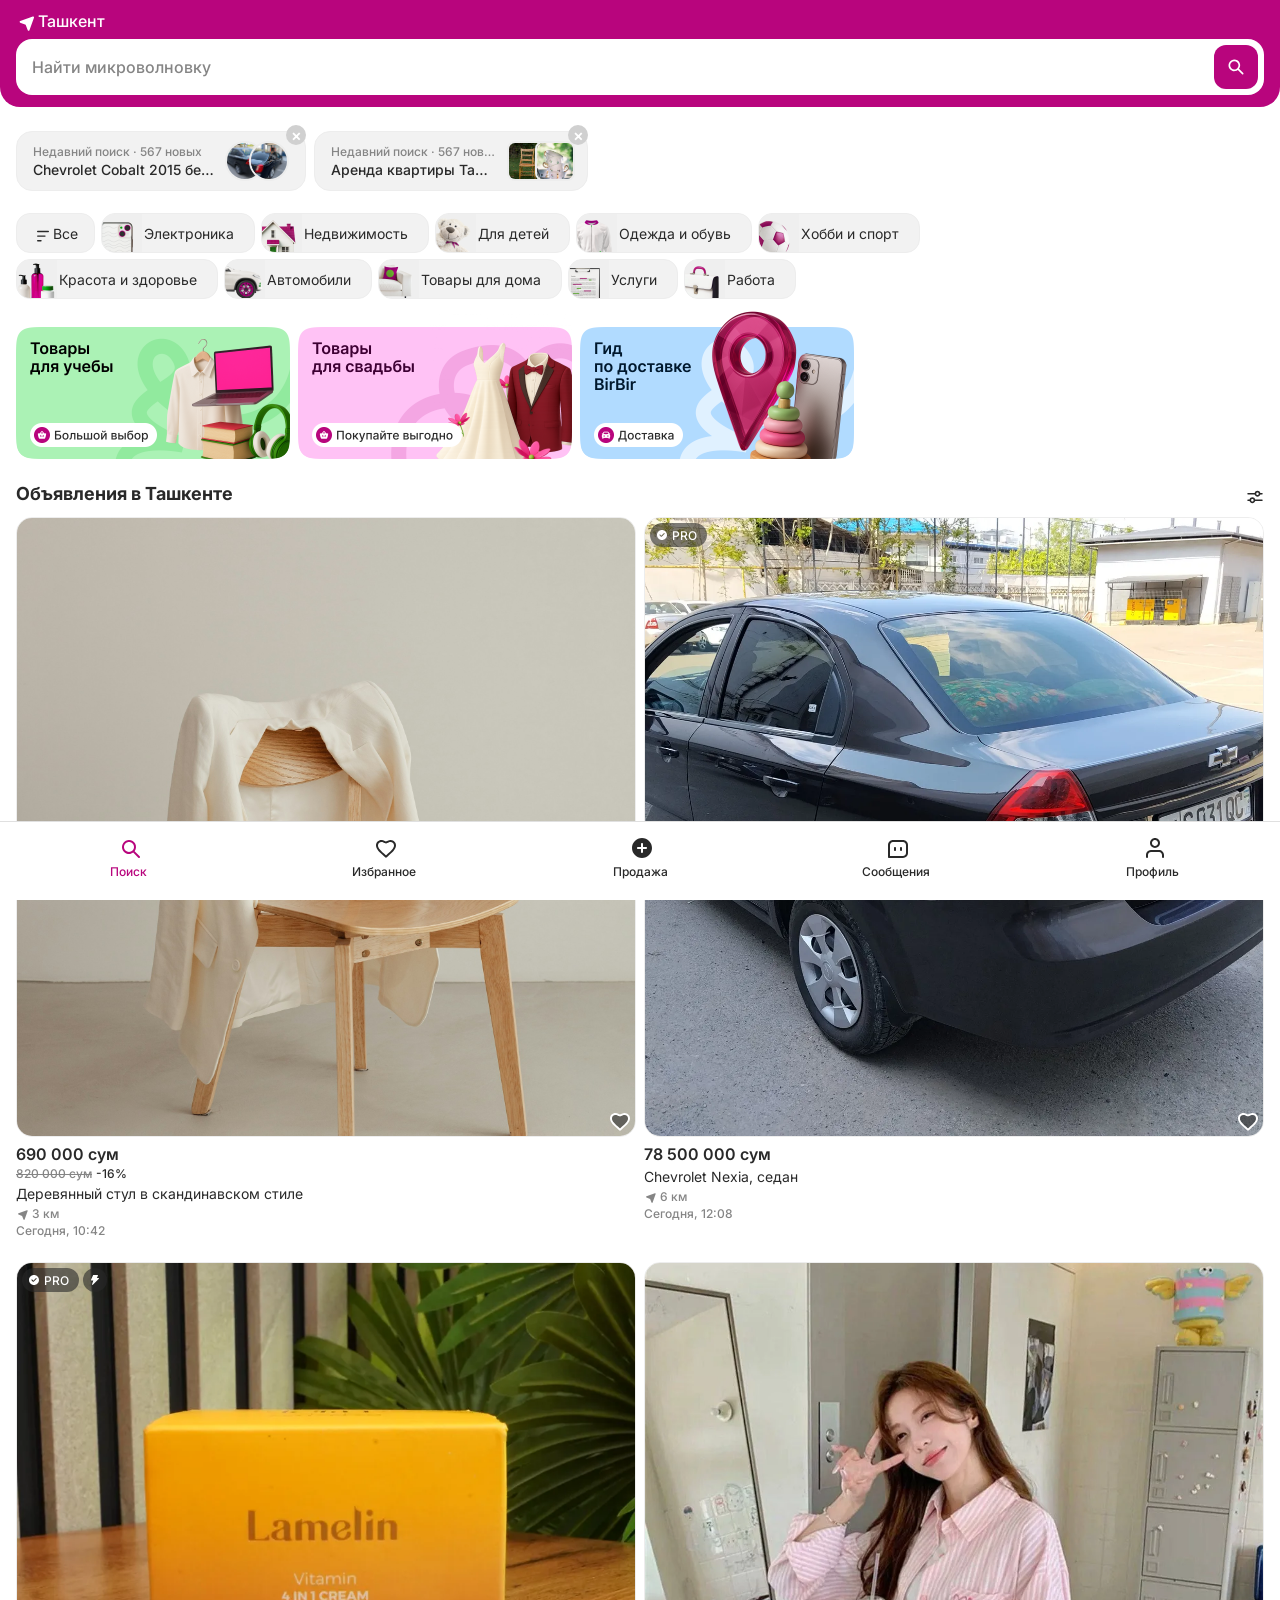
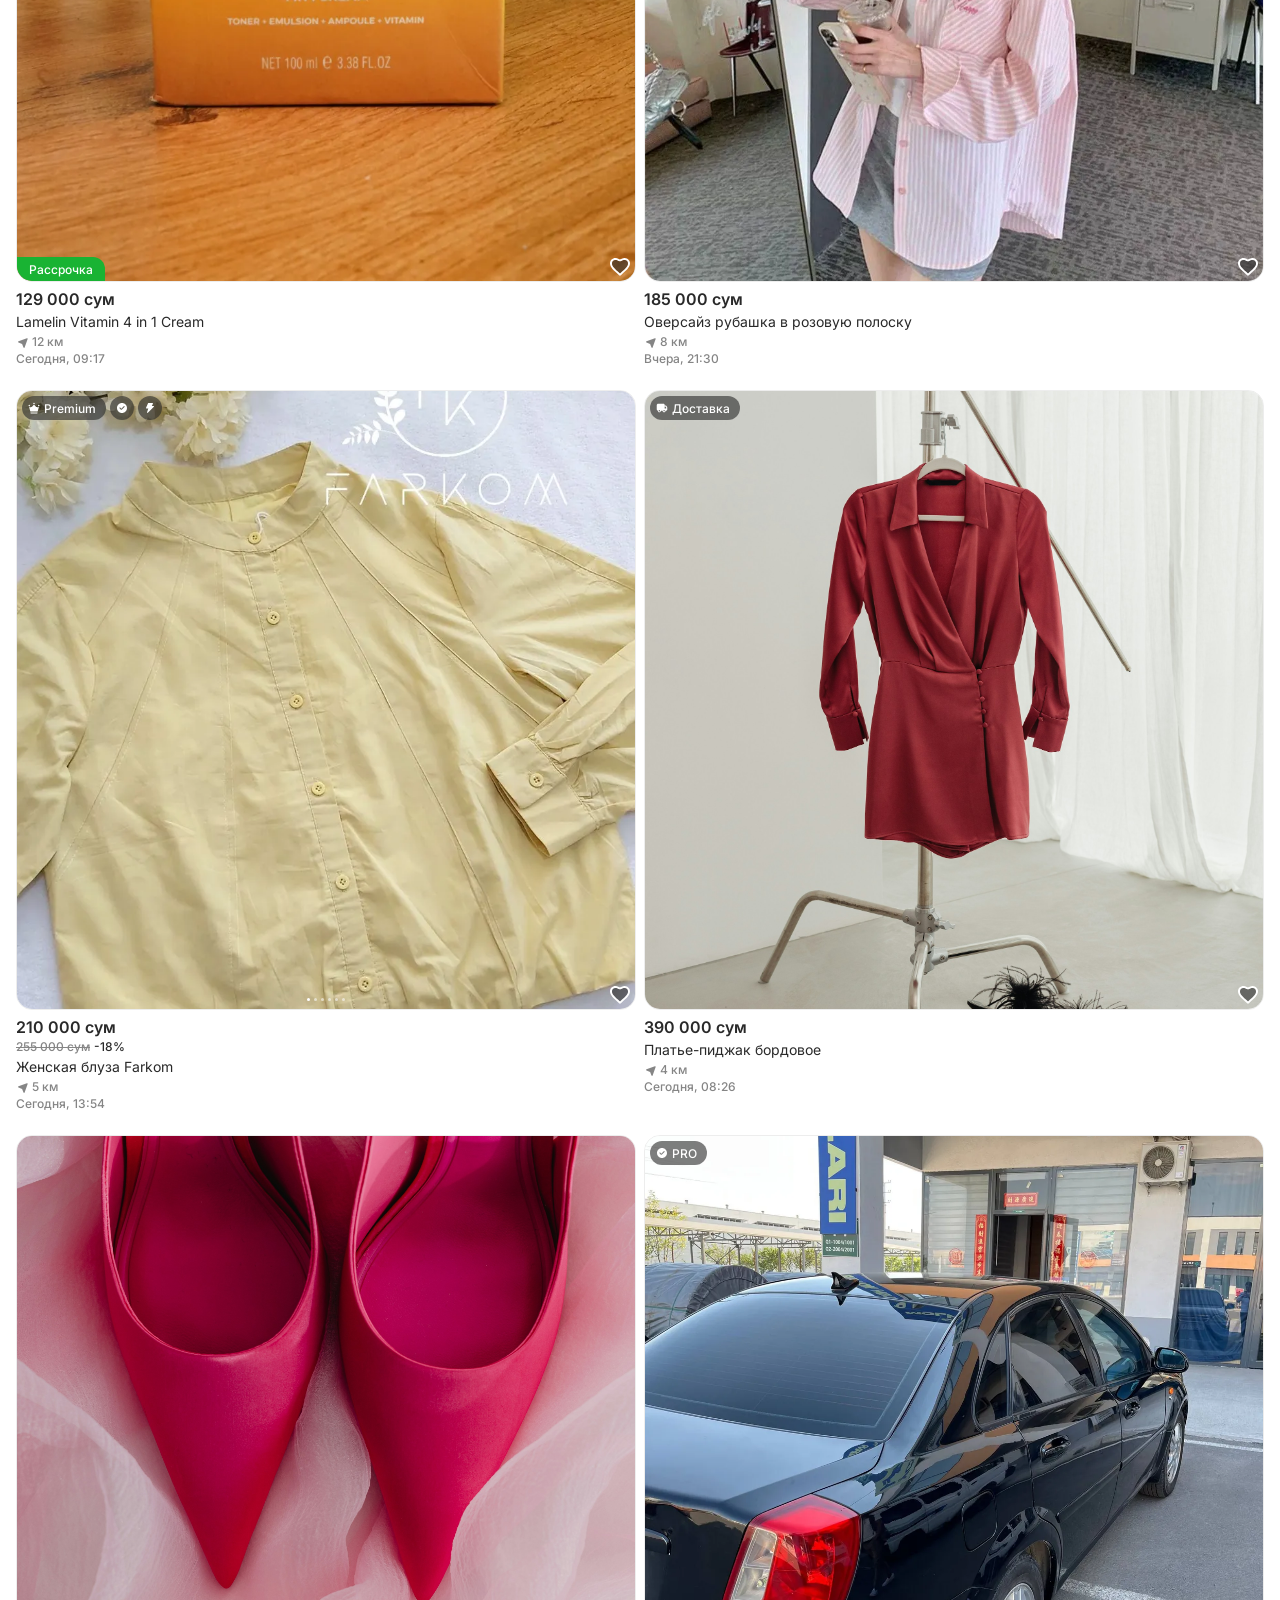
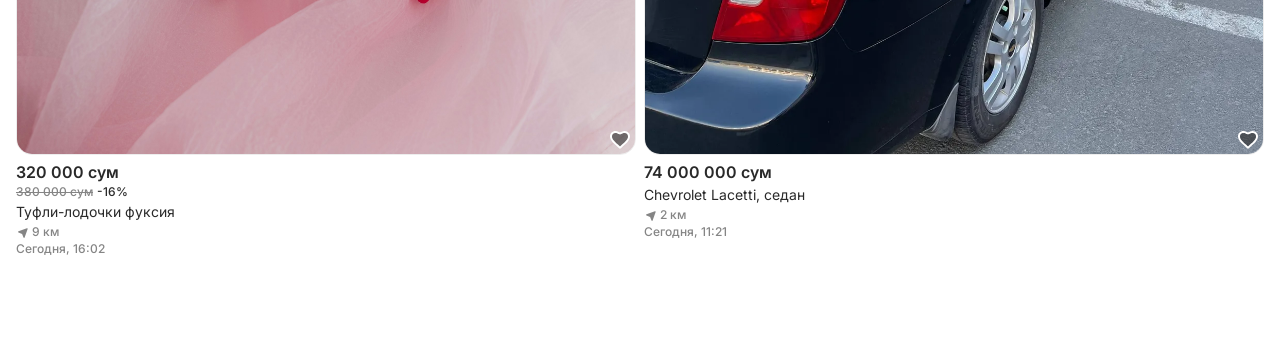
==== commit 6fa2aa4e: "Use Safari theme color for status area" ====
--- a/index.html
+++ b/index.html
@@ -3,6 +3,9 @@
 <head>
   <meta charset="UTF-8">
   <meta name="viewport" content="width=device-width, initial-scale=1, viewport-fit=cover">
+  <meta id="theme-color" name="theme-color" content="#b8057d">
+  <meta name="apple-mobile-web-app-capable" content="yes">
+  <meta name="apple-mobile-web-app-status-bar-style" content="black-translucent">
   <title>BirBir Mobile Screen</title>
   <script type="text/javascript">
     (function(c,l,a,r,i,t,y){
@@ -14,7 +17,7 @@
   <link rel="preconnect" href="https://fonts.googleapis.com">
   <link rel="preconnect" href="https://fonts.gstatic.com" crossorigin>
   <link href="https://fonts.googleapis.com/css2?family=Inter:wght@400;500;600;700&amp;display=swap" rel="stylesheet">
-  <link rel="stylesheet" href="prototype-library/birbir-prototype-library.css?v=20260422-home-scroll-v10">
+  <link rel="stylesheet" href="prototype-library/birbir-prototype-library.css?v=20260422-home-scroll-v11">
 </head>
 <body>
   <!-- Icon sprite source: prototype-library/birbir-icon-sprite.html -->
@@ -1610,7 +1613,7 @@
     </nav>
   </div>
 
-  <script src="prototype-library/birbir-prototype-library.js?v=20260422-home-scroll-v10"></script>
+  <script src="prototype-library/birbir-prototype-library.js?v=20260422-home-scroll-v11"></script>
   <script>
     window.addEventListener("load", function () {
       window.setTimeout(function () {
--- a/prototype-library/birbir-prototype-library.css
+++ b/prototype-library/birbir-prototype-library.css
@@ -255,22 +255,6 @@
       overflow-x: hidden;
     }
 
-    .app::before {
-      content: "";
-      position: fixed;
-      top: 0;
-      right: 0;
-      left: 0;
-      z-index: 45;
-      height: max(var(--safe-top), 48px);
-      background: var(--accent);
-      pointer-events: none;
-    }
-
-    .app.home-scrolled::before {
-      background: #ffffff;
-    }
-
     .status-bar {
       position: sticky;
       top: 0;
@@ -352,7 +336,7 @@
 
     .home-sticky-search {
       position: fixed;
-      top: max(var(--safe-top), 48px);
+      top: 0;
       left: 0;
       z-index: 44;
       display: flex;
@@ -383,7 +367,6 @@
       flex-direction: column;
       justify-content: flex-end;
       min-height: 107px;
-      margin-top: max(var(--safe-top), 48px);
       padding: 12px 16px;
       border-bottom-right-radius: 20px;
       border-bottom-left-radius: 20px;
@@ -4564,6 +4547,13 @@
       transform: translateY(0);
     }
 
+    .detail-screen.is-open ~ .feed-tune-panel {
+      opacity: 0;
+      visibility: hidden;
+      pointer-events: none;
+      transform: translateY(16px);
+    }
+
     .feed-tune-button {
       position: relative;
       display: flex;
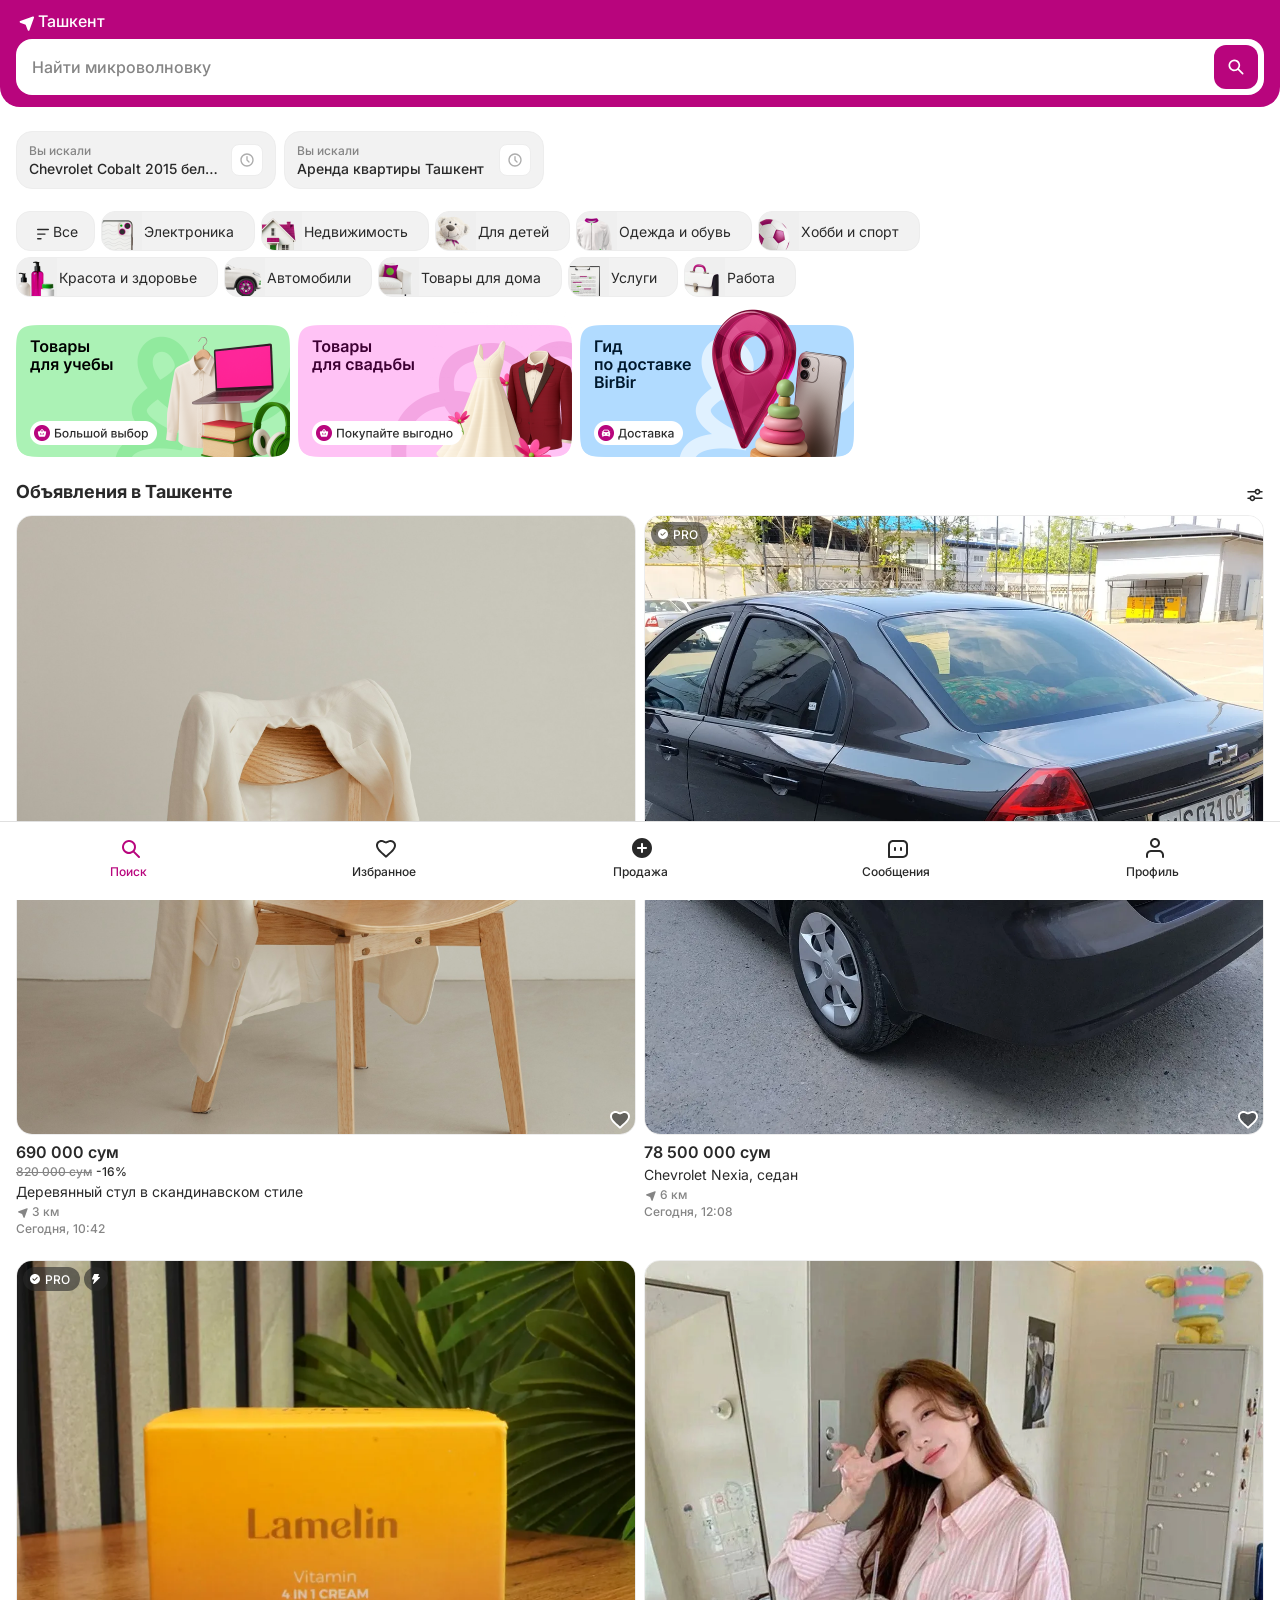
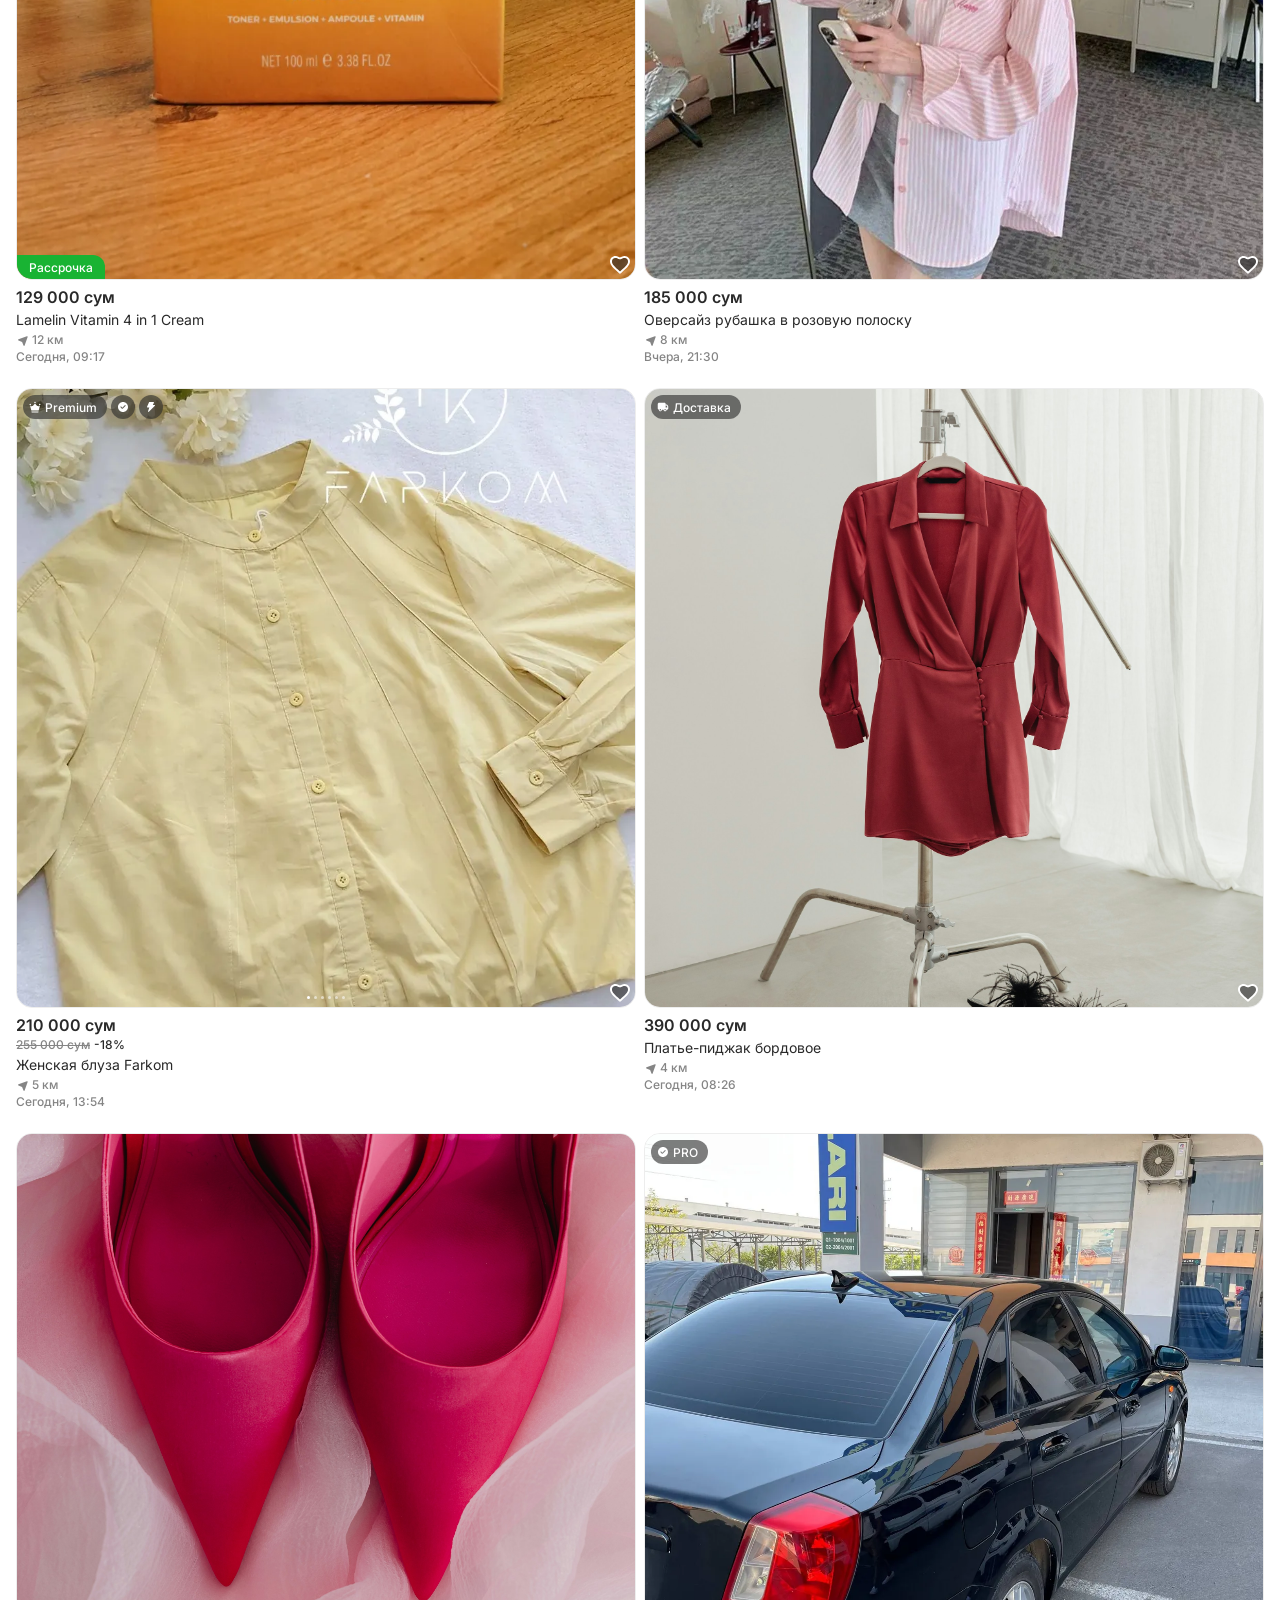
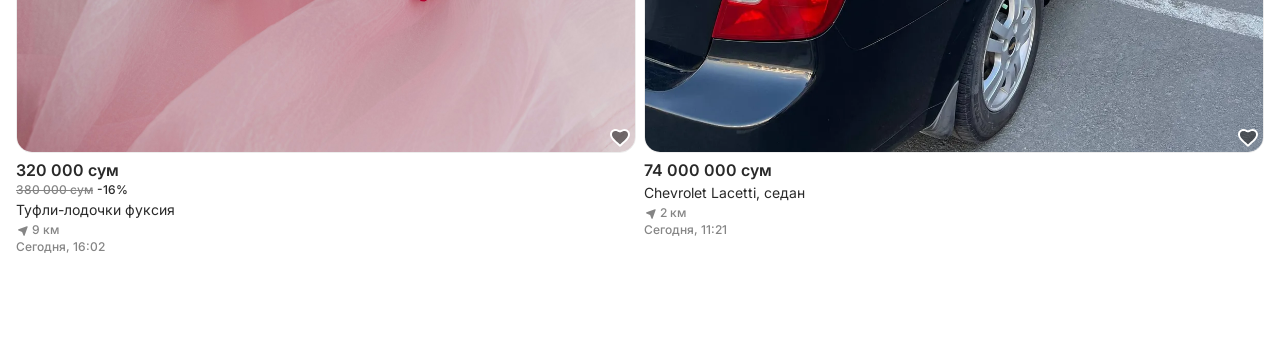
==== commit 2159e71d: "Update recent search card design" ====
--- a/index.html
+++ b/index.html
@@ -17,7 +17,7 @@
   <link rel="preconnect" href="https://fonts.googleapis.com">
   <link rel="preconnect" href="https://fonts.gstatic.com" crossorigin>
   <link href="https://fonts.googleapis.com/css2?family=Inter:wght@400;500;600;700&amp;display=swap" rel="stylesheet">
-  <link rel="stylesheet" href="prototype-library/birbir-prototype-library.css?v=20260422-home-scroll-v11">
+  <link rel="stylesheet" href="prototype-library/birbir-prototype-library.css?v=20260422-home-scroll-v12">
 </head>
 <body>
   <!-- Icon sprite source: prototype-library/birbir-icon-sprite.html -->
@@ -171,26 +171,26 @@
         <div class="recent-search-scroll">
           <button class="recent-search-card" type="button" data-recent-query="Chevrolet Cobalt 2015 белый">
             <span class="recent-search-card__copy">
-              <span class="recent-search-card__meta">Недавний поиск · 567 новых</span>
+              <span class="recent-search-card__meta">Вы искали</span>
               <span class="recent-search-card__title">Chevrolet Cobalt 2015 белый</span>
             </span>
-            <span class="recent-search-card__images" aria-hidden="true">
-              <span class="recent-search-card__image"><img src="assets/Photo/3b6ce1f096e72287f6d7c2933f26.webp" alt=""></span>
-              <span class="recent-search-card__image"><img src="assets/Photo/c9015e7d3f066b6b163b9c0babbe.webp" alt=""></span>
-            </span>
-            <span class="recent-search-card__close" aria-hidden="true">×</span>
+            <span class="recent-search-card__icon" aria-hidden="true">
+              <svg viewBox="0 0 16 16" fill="none">
+                <path d="M8 1.333c3.682 0 6.667 2.985 6.667 6.667S11.682 14.667 8 14.667 1.333 11.682 1.333 8 4.318 1.333 8 1.333Zm0 1.334A5.333 5.333 0 1 0 8 13.333 5.333 5.333 0 0 0 8 2.667ZM8 4c.163 0 .321.06.443.168.122.109.2.259.219.421l.005.078v3.057l1.804 1.805a.667.667 0 0 1-.88.998l-.062-.056-2-2a.667.667 0 0 1-.19-.384L7.333 8V4.667c0-.177.07-.347.195-.472A.667.667 0 0 1 8 4Z" fill="currentColor"/>
+              </svg>
+            </span>
           </button>
 
           <button class="recent-search-card recent-search-card--secondary" type="button" data-recent-query="Аренда квартиры Ташкент">
             <span class="recent-search-card__copy">
-              <span class="recent-search-card__meta">Недавний поиск · 567 новых</span>
+              <span class="recent-search-card__meta">Вы искали</span>
               <span class="recent-search-card__title">Аренда квартиры Ташкент</span>
             </span>
-            <span class="recent-search-card__images" aria-hidden="true">
-              <span class="recent-search-card__image recent-search-card__image--square"><img src="assets/Photo/photo-1506439773649-6e0eb8cfb237.avif" alt=""></span>
-              <span class="recent-search-card__image recent-search-card__image--square"><img src="assets/Photo/photo-1560228022-f1a3298022e9.avif" alt=""></span>
-            </span>
-            <span class="recent-search-card__close" aria-hidden="true">×</span>
+            <span class="recent-search-card__icon" aria-hidden="true">
+              <svg viewBox="0 0 16 16" fill="none">
+                <path d="M8 1.333c3.682 0 6.667 2.985 6.667 6.667S11.682 14.667 8 14.667 1.333 11.682 1.333 8 4.318 1.333 8 1.333Zm0 1.334A5.333 5.333 0 1 0 8 13.333 5.333 5.333 0 0 0 8 2.667ZM8 4c.163 0 .321.06.443.168.122.109.2.259.219.421l.005.078v3.057l1.804 1.805a.667.667 0 0 1-.88.998l-.062-.056-2-2a.667.667 0 0 1-.19-.384L7.333 8V4.667c0-.177.07-.347.195-.472A.667.667 0 0 1 8 4Z" fill="currentColor"/>
+              </svg>
+            </span>
           </button>
         </div>
       </section>
@@ -1613,7 +1613,7 @@
     </nav>
   </div>
 
-  <script src="prototype-library/birbir-prototype-library.js?v=20260422-home-scroll-v11"></script>
+  <script src="prototype-library/birbir-prototype-library.js?v=20260422-home-scroll-v12"></script>
   <script>
     window.addEventListener("load", function () {
       window.setTimeout(function () {
--- a/prototype-library/birbir-prototype-library.css
+++ b/prototype-library/birbir-prototype-library.css
@@ -553,9 +553,9 @@
       display: flex;
       align-items: center;
       gap: 8px;
-      width: 290px;
-      height: 60px;
-      padding: 12px 16px;
+      width: 260px;
+      height: 58px;
+      padding: 12px;
       border: 1px solid var(--border);
       border-radius: 16px;
       background: var(--chip-bg);
@@ -573,7 +573,7 @@
     }
 
     .recent-search-card--secondary {
-      width: 274px;
+      width: 260px;
     }
 
     .recent-search-card__copy {
@@ -605,61 +605,23 @@
       line-height: 17px;
     }
 
-    .recent-search-card__images {
+    .recent-search-card__icon {
       position: relative;
-      width: 64px;
-      height: 40px;
-      flex: none;
-    }
-
-    .recent-search-card__image {
-      position: absolute;
-      top: 0;
-      width: 40px;
-      height: 40px;
-      overflow: hidden;
-      border: 2px solid var(--border);
-      border-radius: 100px;
+      display: inline-flex;
+      align-items: center;
+      justify-content: center;
+      width: 32px;
+      height: 32px;
+      border: 1px solid var(--border);
+      border-radius: 8px;
       background: #ffffff;
-    }
-
-    .recent-search-card__image:first-child {
-      left: 0;
-    }
-
-    .recent-search-card__image:nth-child(2) {
-      left: 24px;
-    }
-
-    .recent-search-card__image--square {
-      border-radius: 8px;
-    }
-
-    .recent-search-card__image--square:nth-child(2) {
-      left: 28px;
-    }
-
-    .recent-search-card__image img {
-      width: 100%;
-      height: 100%;
-      object-fit: cover;
-    }
-
-    .recent-search-card__close {
-      position: absolute;
-      top: -7px;
-      right: -1px;
-      display: inline-flex;
-      align-items: center;
-      justify-content: center;
-      width: 20px;
-      height: 20px;
-      border-radius: 50%;
-      background: #d0d0d0;
-      color: #ffffff;
-      font-size: 16px;
-      font-weight: 600;
-      line-height: 20px;
+      color: #adadad;
+      flex: none;
+    }
+
+    .recent-search-card__icon svg {
+      width: 16px;
+      height: 16px;
     }
 
     .search-overlay {
@@ -1465,8 +1427,8 @@
 
     .results-card__badges {
       position: absolute;
-      left: 5px;
-      top: 5px;
+      left: 6px;
+      top: 6px;
       z-index: 2;
       display: flex;
       flex-wrap: wrap;
@@ -4215,8 +4177,8 @@
 
     .card__badges {
       position: absolute;
-      top: 5px;
-      left: 5px;
+      top: 6px;
+      left: 6px;
       display: flex;
       align-items: center;
       gap: 4px;
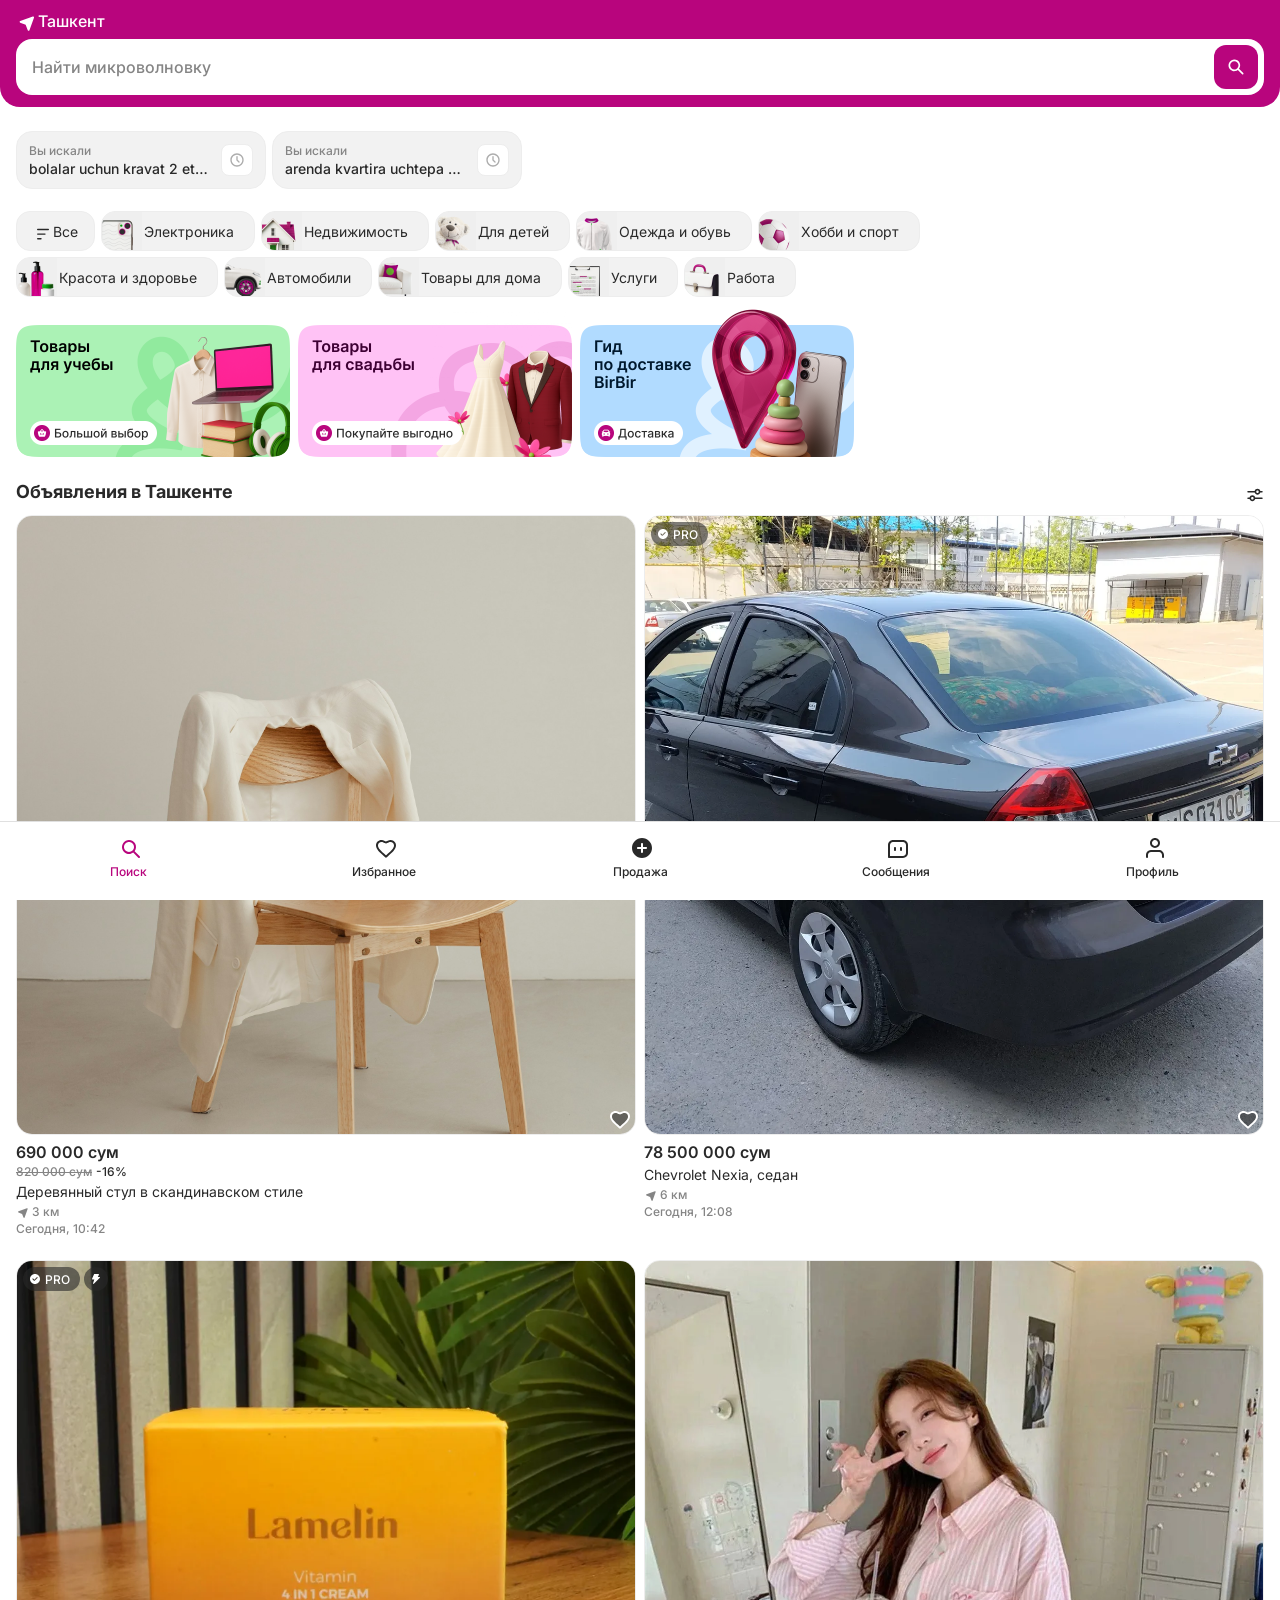
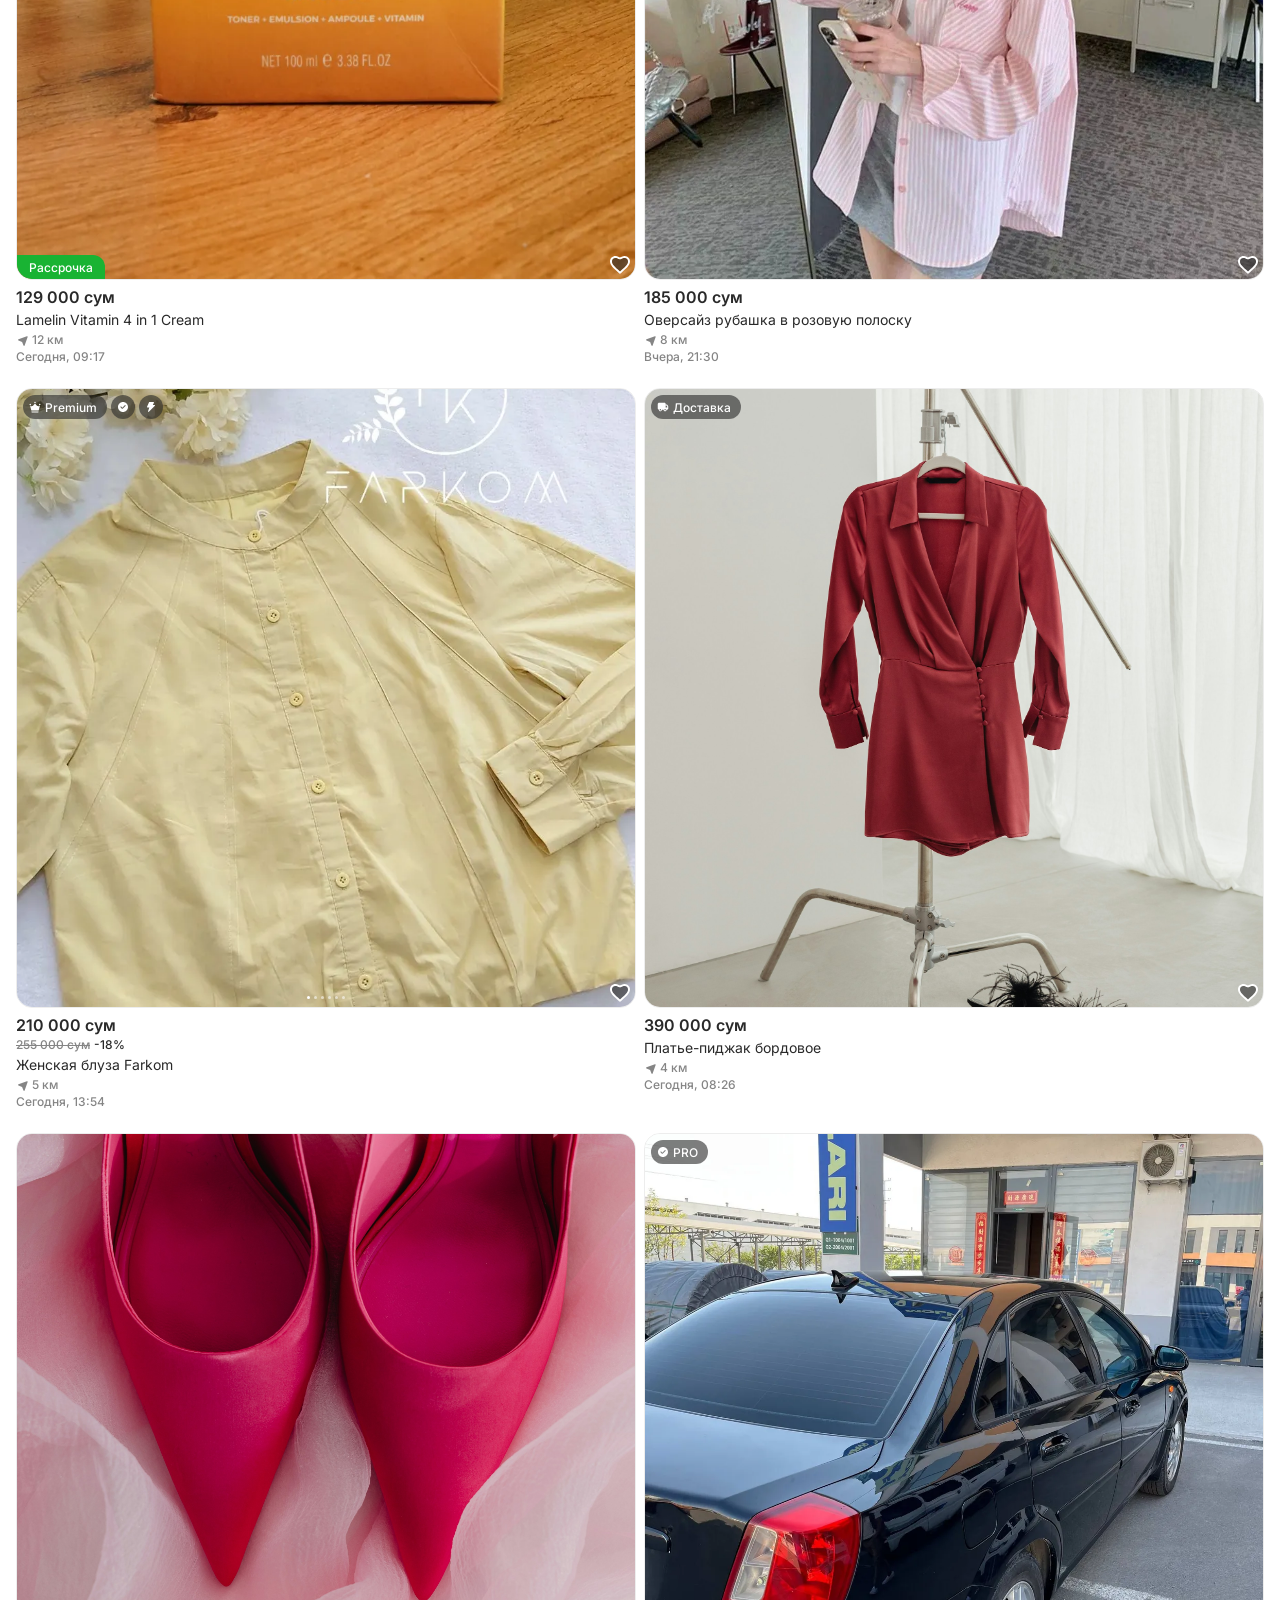
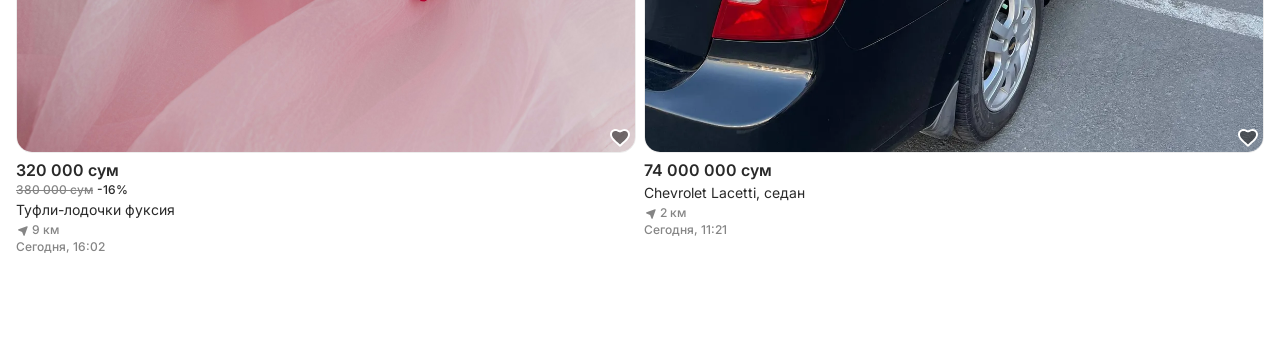
==== commit b4e88ce9: "Adjust recent search text and width" ====
--- a/index.html
+++ b/index.html
@@ -17,7 +17,7 @@
   <link rel="preconnect" href="https://fonts.googleapis.com">
   <link rel="preconnect" href="https://fonts.gstatic.com" crossorigin>
   <link href="https://fonts.googleapis.com/css2?family=Inter:wght@400;500;600;700&amp;display=swap" rel="stylesheet">
-  <link rel="stylesheet" href="prototype-library/birbir-prototype-library.css?v=20260422-home-scroll-v12">
+  <link rel="stylesheet" href="prototype-library/birbir-prototype-library.css?v=20260422-home-scroll-v13">
 </head>
 <body>
   <!-- Icon sprite source: prototype-library/birbir-icon-sprite.html -->
@@ -169,10 +169,10 @@
 
       <section class="recent-search-strip" aria-label="Недавние поиски">
         <div class="recent-search-scroll">
-          <button class="recent-search-card" type="button" data-recent-query="Chevrolet Cobalt 2015 белый">
+          <button class="recent-search-card" type="button" data-recent-query="bolalar uchun kravat 2 etajli">
             <span class="recent-search-card__copy">
               <span class="recent-search-card__meta">Вы искали</span>
-              <span class="recent-search-card__title">Chevrolet Cobalt 2015 белый</span>
+              <span class="recent-search-card__title">bolalar uchun kravat 2 etajli</span>
             </span>
             <span class="recent-search-card__icon" aria-hidden="true">
               <svg viewBox="0 0 16 16" fill="none">
@@ -181,10 +181,10 @@
             </span>
           </button>
 
-          <button class="recent-search-card recent-search-card--secondary" type="button" data-recent-query="Аренда квартиры Ташкент">
+          <button class="recent-search-card recent-search-card--secondary" type="button" data-recent-query="arenda kvartira uchtepa gulzor">
             <span class="recent-search-card__copy">
               <span class="recent-search-card__meta">Вы искали</span>
-              <span class="recent-search-card__title">Аренда квартиры Ташкент</span>
+              <span class="recent-search-card__title">arenda kvartira uchtepa gulzor</span>
             </span>
             <span class="recent-search-card__icon" aria-hidden="true">
               <svg viewBox="0 0 16 16" fill="none">
@@ -1613,7 +1613,7 @@
     </nav>
   </div>
 
-  <script src="prototype-library/birbir-prototype-library.js?v=20260422-home-scroll-v12"></script>
+  <script src="prototype-library/birbir-prototype-library.js?v=20260422-home-scroll-v13"></script>
   <script>
     window.addEventListener("load", function () {
       window.setTimeout(function () {
--- a/prototype-library/birbir-prototype-library.css
+++ b/prototype-library/birbir-prototype-library.css
@@ -536,7 +536,7 @@
 
     .recent-search-scroll {
       display: flex;
-      gap: 8px;
+      gap: 6px;
       overflow-x: auto;
       overscroll-behavior-x: contain;
       padding: 8px 16px 4px;
@@ -553,7 +553,7 @@
       display: flex;
       align-items: center;
       gap: 8px;
-      width: 260px;
+      width: 250px;
       height: 58px;
       padding: 12px;
       border: 1px solid var(--border);
@@ -573,7 +573,7 @@
     }
 
     .recent-search-card--secondary {
-      width: 260px;
+      width: 250px;
     }
 
     .recent-search-card__copy {
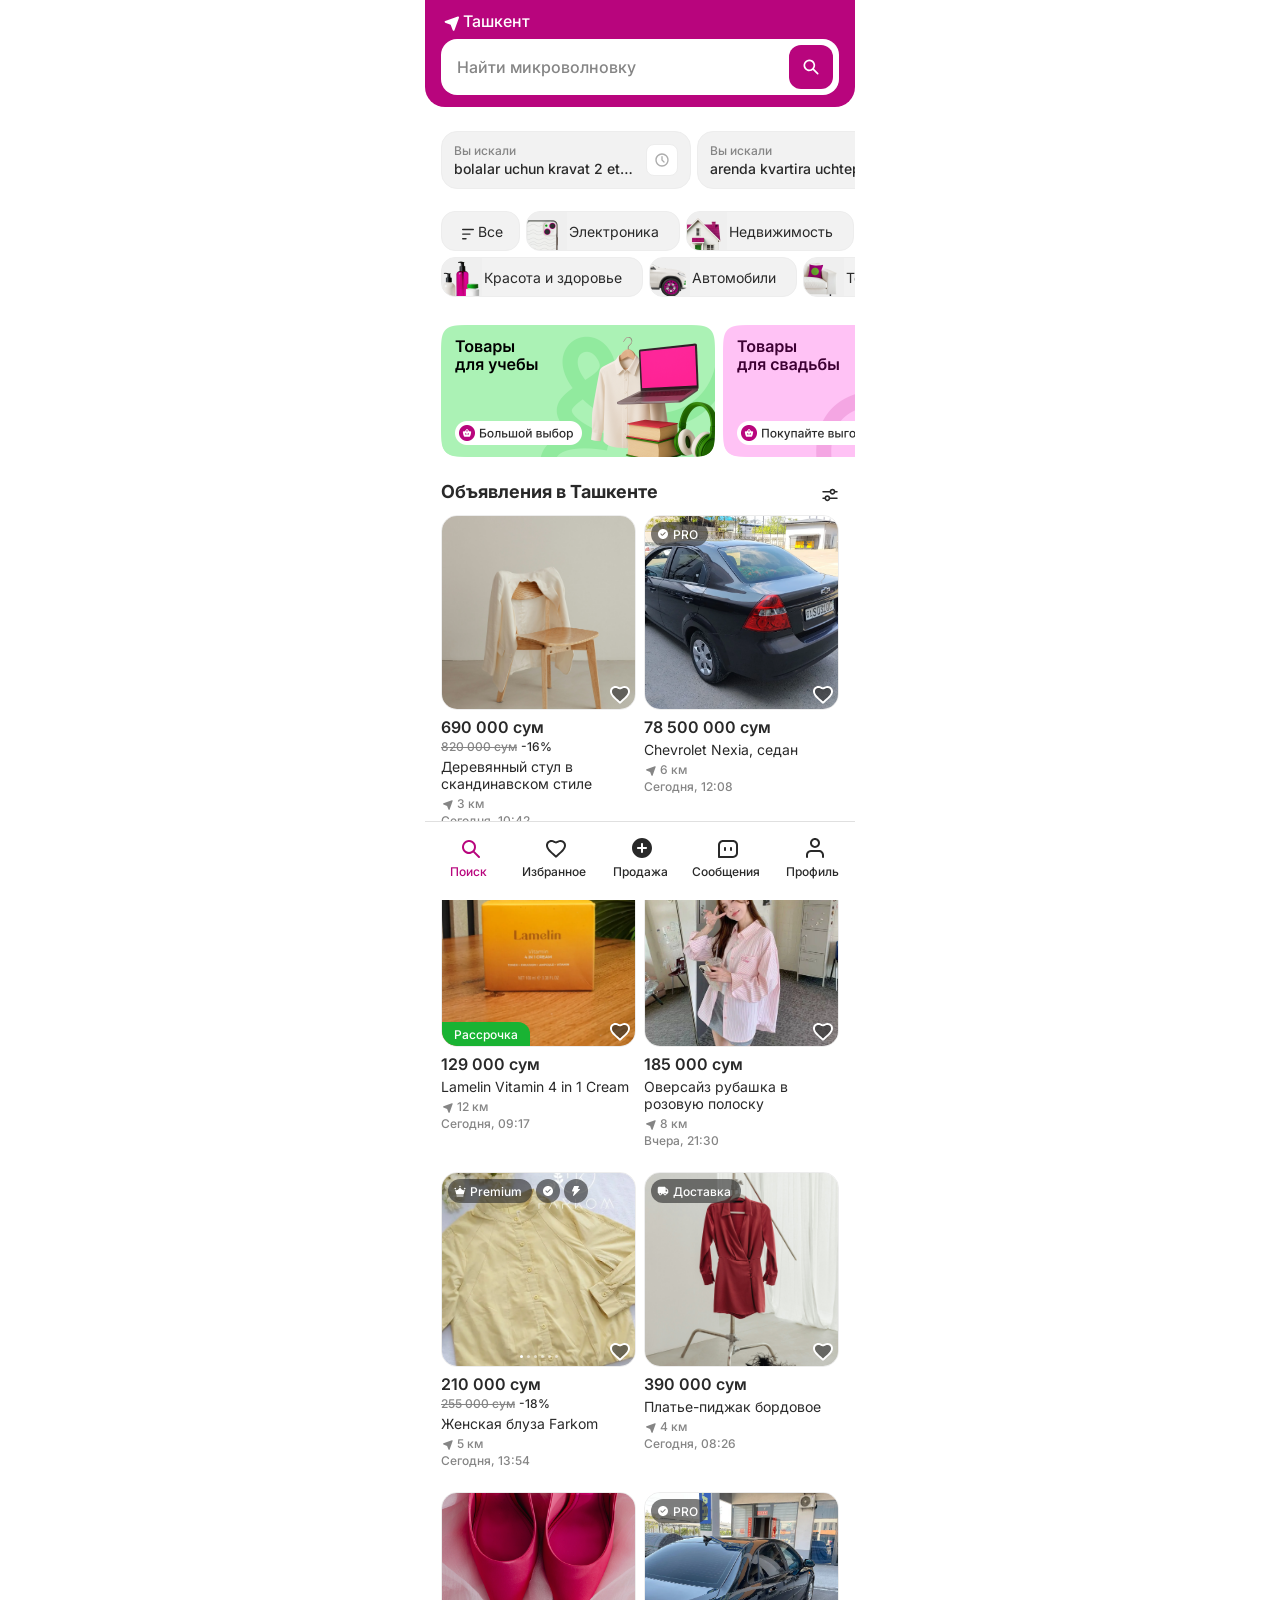
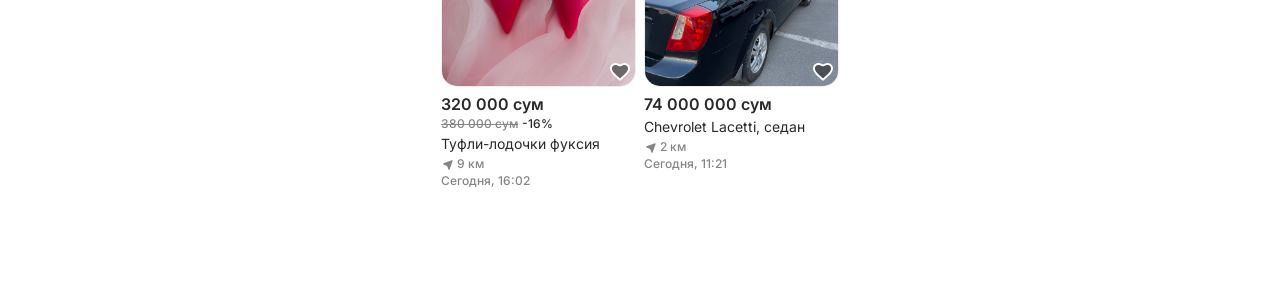
==== commit ee78c18f: "Constrain desktop app width" ====
--- a/index.html
+++ b/index.html
@@ -17,7 +17,7 @@
   <link rel="preconnect" href="https://fonts.googleapis.com">
   <link rel="preconnect" href="https://fonts.gstatic.com" crossorigin>
   <link href="https://fonts.googleapis.com/css2?family=Inter:wght@400;500;600;700&amp;display=swap" rel="stylesheet">
-  <link rel="stylesheet" href="prototype-library/birbir-prototype-library.css?v=20260422-home-scroll-v13">
+  <link rel="stylesheet" href="prototype-library/birbir-prototype-library.css?v=20260422-home-scroll-v14">
 </head>
 <body>
   <!-- Icon sprite source: prototype-library/birbir-icon-sprite.html -->
@@ -1613,7 +1613,7 @@
     </nav>
   </div>
 
-  <script src="prototype-library/birbir-prototype-library.js?v=20260422-home-scroll-v13"></script>
+  <script src="prototype-library/birbir-prototype-library.js?v=20260422-home-scroll-v14"></script>
   <script>
     window.addEventListener("load", function () {
       window.setTimeout(function () {
--- a/prototype-library/birbir-prototype-library.css
+++ b/prototype-library/birbir-prototype-library.css
@@ -250,9 +250,23 @@
     .app {
       position: relative;
       width: 100%;
+      max-width: 430px;
       min-height: 100vh;
+      margin: 0 auto;
       background: var(--bg);
       overflow-x: hidden;
+    }
+
+    .home-sticky-search,
+    .search-overlay,
+    .search-results,
+    .detail-screen,
+    .detail-screen__bottom,
+    .feed-tune-panel,
+    .tabbar {
+      max-width: 430px;
+      margin-right: auto;
+      margin-left: auto;
     }
 
     .status-bar {
@@ -337,7 +351,7 @@
     .home-sticky-search {
       position: fixed;
       top: 0;
-      left: 0;
+      left: 50%;
       z-index: 44;
       display: flex;
       align-items: flex-end;
@@ -351,7 +365,7 @@
       opacity: 0;
       visibility: hidden;
       pointer-events: none;
-      transform: translateY(-10px);
+      transform: translate(-50%, -10px);
       transition: opacity 180ms ease, transform 220ms ease, visibility 180ms ease;
     }
 
@@ -359,7 +373,7 @@
       opacity: 1;
       visibility: visible;
       pointer-events: auto;
-      transform: translateY(0);
+      transform: translate(-50%, 0);
     }
 
     .home-hero {
@@ -947,9 +961,9 @@
     .search-results {
       position: fixed;
       top: 0;
-      right: 0;
+      right: auto;
       bottom: 0;
-      left: 0;
+      left: 50%;
       width: 100%;
       height: 100vh;
       margin: 0;
@@ -960,6 +974,7 @@
       pointer-events: none;
       transition: opacity 180ms ease, visibility 180ms ease;
       overflow: hidden;
+      transform: translateX(-50%);
     }
 
     .search-results.is-open {
@@ -3001,9 +3016,9 @@
     .detail-screen {
       position: fixed;
       top: 0;
-      right: 0;
+      right: auto;
       bottom: 0;
-      left: 0;
+      left: 50%;
       width: 100%;
       height: 100vh;
       margin: 0;
@@ -3014,6 +3029,7 @@
       pointer-events: none;
       transition: opacity 180ms ease, visibility 180ms ease;
       overflow: hidden;
+      transform: translateX(-50%);
     }
 
     .detail-screen.is-open {
@@ -3965,9 +3981,9 @@
 
     .detail-screen__bottom {
       position: fixed;
-      right: 0;
+      right: auto;
       bottom: 0;
-      left: 0;
+      left: 50%;
       width: 100%;
       margin: 0;
       z-index: 70;
@@ -3979,6 +3995,7 @@
       border-top-left-radius: 16px;
       border-top-right-radius: 16px;
       box-shadow: 0 -10px 60px rgba(39, 56, 63, 0.06), 0 10px 60px rgba(39, 56, 63, 0.06);
+      transform: translateX(-50%);
     }
 
     @supports (height: 100dvh) {
@@ -4480,7 +4497,7 @@
 
     .feed-tune-panel {
       position: fixed;
-      left: 0;
+      left: 50%;
       bottom: calc(79px + var(--safe-bottom));
       z-index: 90;
       display: flex;
@@ -4496,7 +4513,7 @@
       opacity: 0;
       visibility: hidden;
       pointer-events: none;
-      transform: translateY(16px);
+      transform: translate(-50%, 16px);
       transition: opacity 180ms ease, transform 220ms ease, visibility 180ms ease;
       -webkit-backdrop-filter: blur(50px);
       backdrop-filter: blur(50px);
@@ -4506,14 +4523,14 @@
       opacity: 1;
       visibility: visible;
       pointer-events: auto;
-      transform: translateY(0);
+      transform: translate(-50%, 0);
     }
 
     .detail-screen.is-open ~ .feed-tune-panel {
       opacity: 0;
       visibility: hidden;
       pointer-events: none;
-      transform: translateY(16px);
+      transform: translate(-50%, 16px);
     }
 
     .feed-tune-button {
@@ -4712,13 +4729,14 @@
 
     .tabbar {
       position: fixed;
-      left: 0;
+      left: 50%;
       bottom: 0;
       z-index: 50;
       width: 100%;
       height: calc(79px + var(--safe-bottom));
       border-top: 1px solid var(--tab-border);
       background: #ffffff;
+      transform: translateX(-50%);
     }
 
     .tabbar__items {
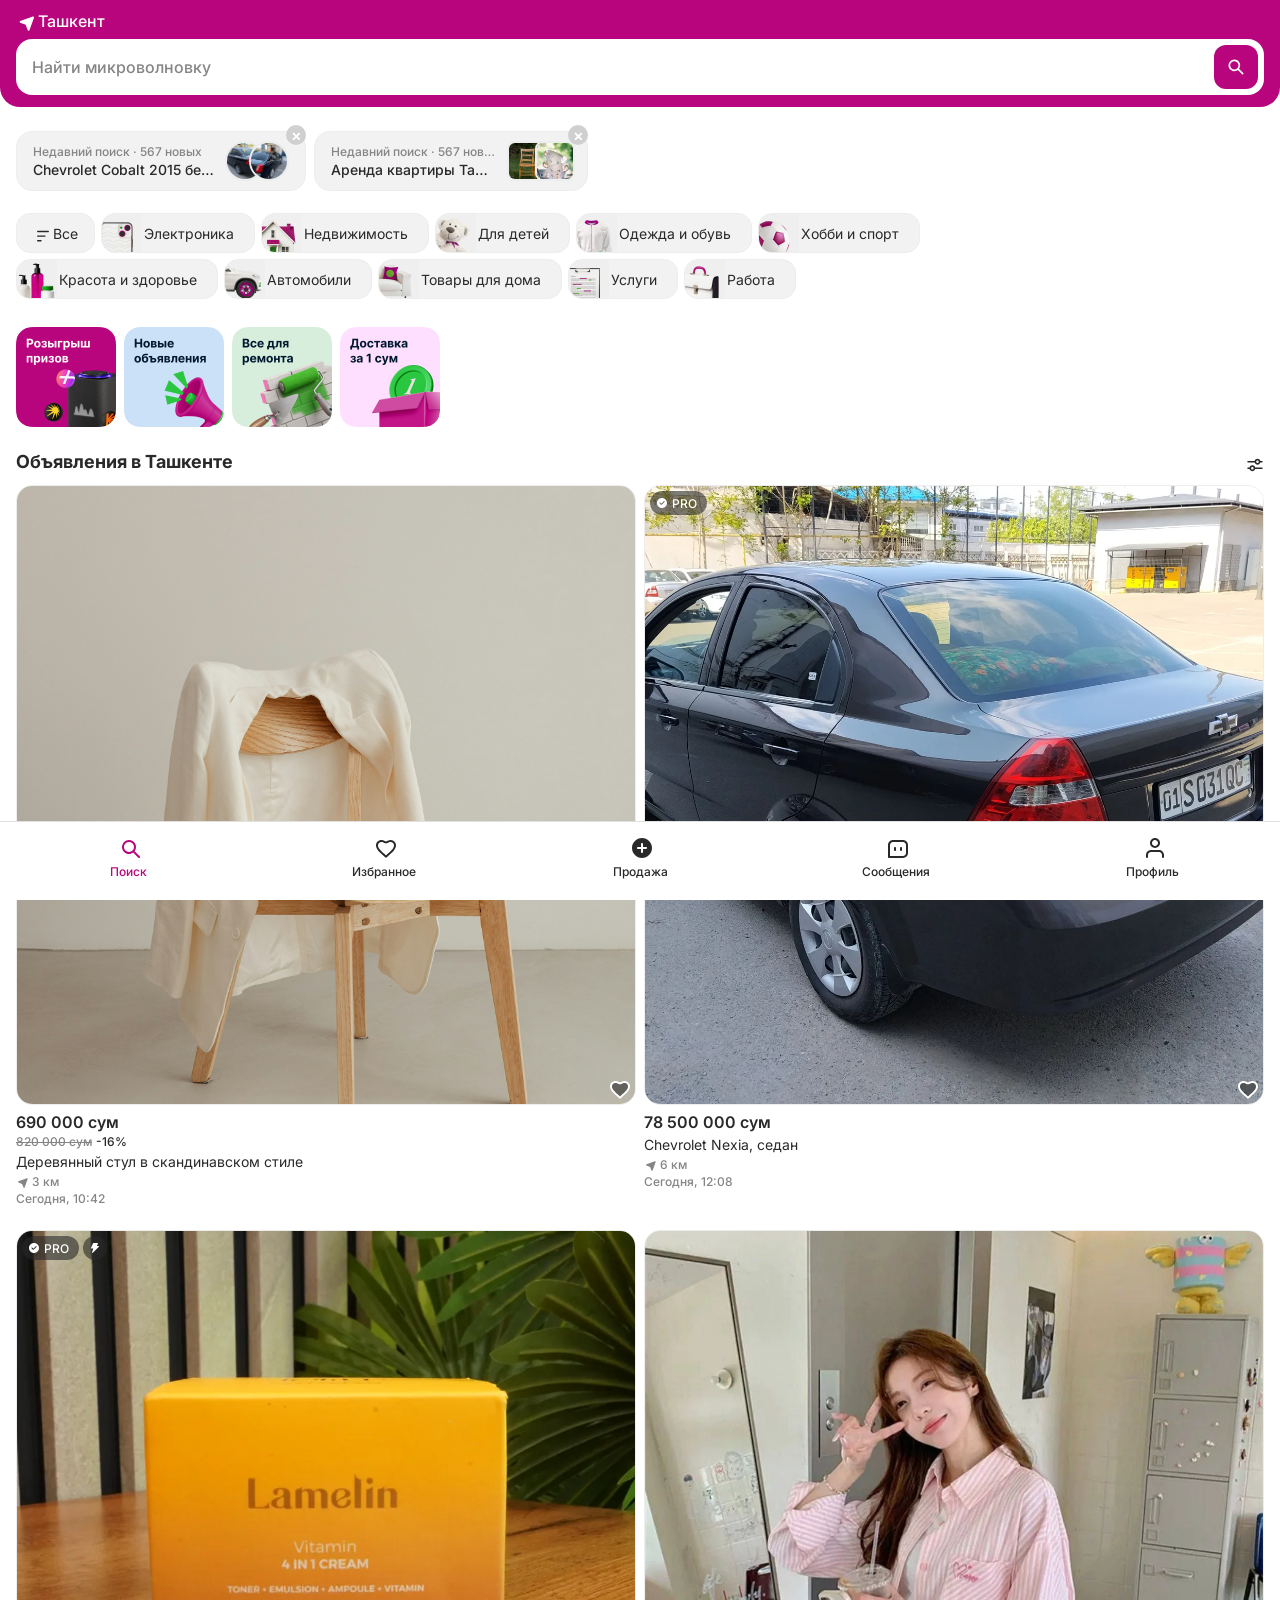
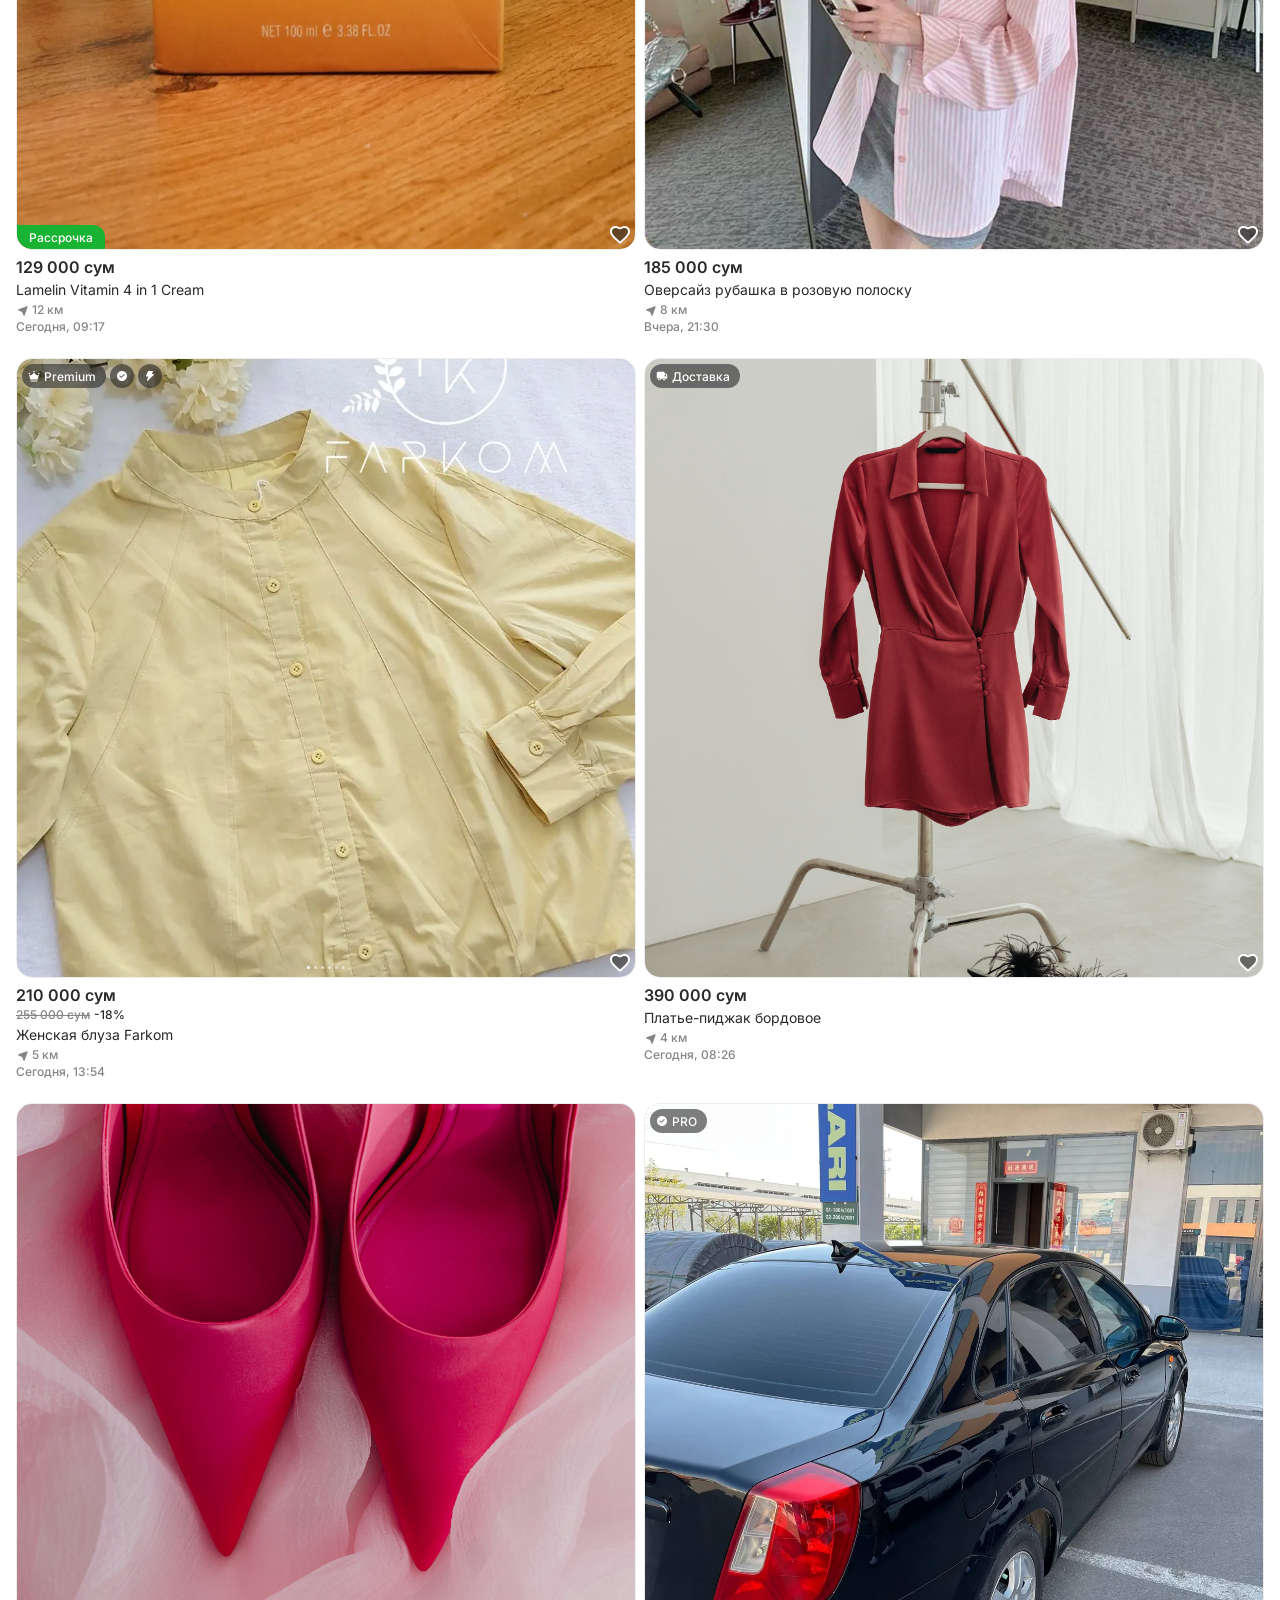
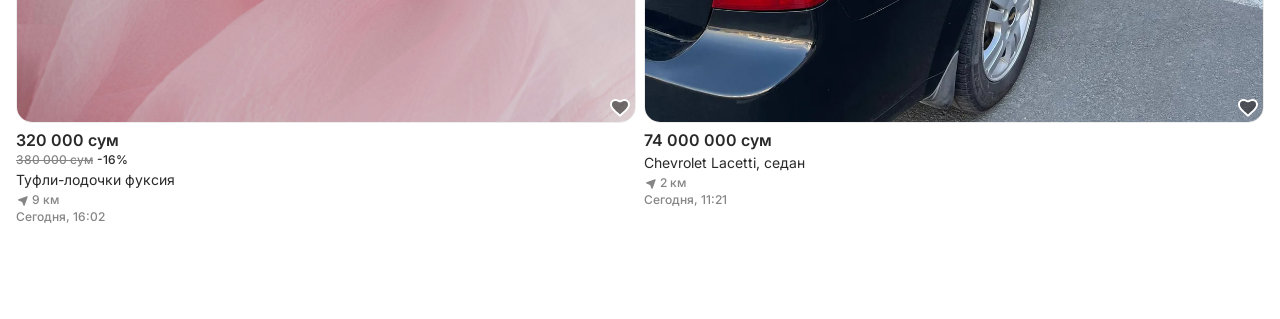
==== commit d0a6ed89: "Update home collection cards" ====
--- a/index.html
+++ b/index.html
@@ -17,7 +17,7 @@
   <link rel="preconnect" href="https://fonts.googleapis.com">
   <link rel="preconnect" href="https://fonts.gstatic.com" crossorigin>
   <link href="https://fonts.googleapis.com/css2?family=Inter:wght@400;500;600;700&amp;display=swap" rel="stylesheet">
-  <link rel="stylesheet" href="prototype-library/birbir-prototype-library.css?v=20260422-home-scroll-v14">
+  <link rel="stylesheet" href="prototype-library/birbir-prototype-library.css?v=20260430-collections-v1">
 </head>
 <body>
   <!-- Icon sprite source: prototype-library/birbir-icon-sprite.html -->
@@ -169,28 +169,28 @@
 
       <section class="recent-search-strip" aria-label="Недавние поиски">
         <div class="recent-search-scroll">
-          <button class="recent-search-card" type="button" data-recent-query="bolalar uchun kravat 2 etajli">
+          <button class="recent-search-card" type="button" data-recent-query="Chevrolet Cobalt 2015 белый">
             <span class="recent-search-card__copy">
-              <span class="recent-search-card__meta">Вы искали</span>
-              <span class="recent-search-card__title">bolalar uchun kravat 2 etajli</span>
-            </span>
-            <span class="recent-search-card__icon" aria-hidden="true">
-              <svg viewBox="0 0 16 16" fill="none">
-                <path d="M8 1.333c3.682 0 6.667 2.985 6.667 6.667S11.682 14.667 8 14.667 1.333 11.682 1.333 8 4.318 1.333 8 1.333Zm0 1.334A5.333 5.333 0 1 0 8 13.333 5.333 5.333 0 0 0 8 2.667ZM8 4c.163 0 .321.06.443.168.122.109.2.259.219.421l.005.078v3.057l1.804 1.805a.667.667 0 0 1-.88.998l-.062-.056-2-2a.667.667 0 0 1-.19-.384L7.333 8V4.667c0-.177.07-.347.195-.472A.667.667 0 0 1 8 4Z" fill="currentColor"/>
-              </svg>
-            </span>
+              <span class="recent-search-card__meta">Недавний поиск · 567 новых</span>
+              <span class="recent-search-card__title">Chevrolet Cobalt 2015 белый</span>
+            </span>
+            <span class="recent-search-card__images" aria-hidden="true">
+              <span class="recent-search-card__image"><img src="assets/Photo/3b6ce1f096e72287f6d7c2933f26.webp" alt=""></span>
+              <span class="recent-search-card__image"><img src="assets/Photo/c9015e7d3f066b6b163b9c0babbe.webp" alt=""></span>
+            </span>
+            <span class="recent-search-card__close" aria-hidden="true">×</span>
           </button>
 
-          <button class="recent-search-card recent-search-card--secondary" type="button" data-recent-query="arenda kvartira uchtepa gulzor">
+          <button class="recent-search-card recent-search-card--secondary" type="button" data-recent-query="Аренда квартиры Ташкент">
             <span class="recent-search-card__copy">
-              <span class="recent-search-card__meta">Вы искали</span>
-              <span class="recent-search-card__title">arenda kvartira uchtepa gulzor</span>
-            </span>
-            <span class="recent-search-card__icon" aria-hidden="true">
-              <svg viewBox="0 0 16 16" fill="none">
-                <path d="M8 1.333c3.682 0 6.667 2.985 6.667 6.667S11.682 14.667 8 14.667 1.333 11.682 1.333 8 4.318 1.333 8 1.333Zm0 1.334A5.333 5.333 0 1 0 8 13.333 5.333 5.333 0 0 0 8 2.667ZM8 4c.163 0 .321.06.443.168.122.109.2.259.219.421l.005.078v3.057l1.804 1.805a.667.667 0 0 1-.88.998l-.062-.056-2-2a.667.667 0 0 1-.19-.384L7.333 8V4.667c0-.177.07-.347.195-.472A.667.667 0 0 1 8 4Z" fill="currentColor"/>
-              </svg>
-            </span>
+              <span class="recent-search-card__meta">Недавний поиск · 567 новых</span>
+              <span class="recent-search-card__title">Аренда квартиры Ташкент</span>
+            </span>
+            <span class="recent-search-card__images" aria-hidden="true">
+              <span class="recent-search-card__image recent-search-card__image--square"><img src="assets/Photo/photo-1506439773649-6e0eb8cfb237.avif" alt=""></span>
+              <span class="recent-search-card__image recent-search-card__image--square"><img src="assets/Photo/photo-1560228022-f1a3298022e9.avif" alt=""></span>
+            </span>
+            <span class="recent-search-card__close" aria-hidden="true">×</span>
           </button>
         </div>
       </section>
@@ -284,18 +284,22 @@
         </div>
       </section>
 
-      <section class="banners" aria-label="Промо-баннеры">
+      <section class="banners" aria-label="Подборки">
         <div class="scroll-row banner-scroll">
           <article class="banner">
-            <img class="banner__image" src="assets/collections/1.png" alt="Товары для свадьбы">
+            <img class="banner__image" src="assets/collections/1.png" alt="Розыгрыш призов">
           </article>
 
           <article class="banner">
-            <img class="banner__image" src="assets/collections/2.png" alt="Товары для учебы">
+            <img class="banner__image" src="assets/collections/2.png" alt="Новые объявления">
           </article>
 
           <article class="banner">
-            <img class="banner__image" src="assets/collections/3.png" alt="Гид по доставке BirBir">
+            <img class="banner__image" src="assets/collections/3.png" alt="Все для ремонта">
+          </article>
+
+          <article class="banner">
+            <img class="banner__image" src="assets/collections/4.png" alt="Доставка за 1 сум">
           </article>
         </div>
       </section>
@@ -1613,7 +1617,7 @@
     </nav>
   </div>
 
-  <script src="prototype-library/birbir-prototype-library.js?v=20260422-home-scroll-v14"></script>
+  <script src="prototype-library/birbir-prototype-library.js?v=20260422-home-scroll-v11"></script>
   <script>
     window.addEventListener("load", function () {
       window.setTimeout(function () {
--- a/prototype-library/birbir-prototype-library.css
+++ b/prototype-library/birbir-prototype-library.css
@@ -250,23 +250,9 @@
     .app {
       position: relative;
       width: 100%;
-      max-width: 430px;
       min-height: 100vh;
-      margin: 0 auto;
       background: var(--bg);
       overflow-x: hidden;
-    }
-
-    .home-sticky-search,
-    .search-overlay,
-    .search-results,
-    .detail-screen,
-    .detail-screen__bottom,
-    .feed-tune-panel,
-    .tabbar {
-      max-width: 430px;
-      margin-right: auto;
-      margin-left: auto;
     }
 
     .status-bar {
@@ -351,7 +337,7 @@
     .home-sticky-search {
       position: fixed;
       top: 0;
-      left: 50%;
+      left: 0;
       z-index: 44;
       display: flex;
       align-items: flex-end;
@@ -365,7 +351,7 @@
       opacity: 0;
       visibility: hidden;
       pointer-events: none;
-      transform: translate(-50%, -10px);
+      transform: translateY(-10px);
       transition: opacity 180ms ease, transform 220ms ease, visibility 180ms ease;
     }
 
@@ -373,7 +359,7 @@
       opacity: 1;
       visibility: visible;
       pointer-events: auto;
-      transform: translate(-50%, 0);
+      transform: translateY(0);
     }
 
     .home-hero {
@@ -421,12 +407,12 @@
 
     .banners {
       position: relative;
-      height: 150px;
-      margin-top: 6px;
+      height: 100px;
+      margin-top: 24px;
     }
 
     .banners .scroll-row {
-      padding-bottom: 4px;
+      padding-bottom: 0;
     }
 
     .banner-scroll {
@@ -438,13 +424,13 @@
 
     .banner {
       position: relative;
-      flex: 0 0 274px;
-      width: 274px;
-      height: 150px;
+      flex: 0 0 100px;
+      width: 100px;
+      height: 100px;
       overflow: hidden;
       border-radius: 16px;
       background: #ffffff;
-      scroll-snap-align: center;
+      scroll-snap-align: start;
     }
 
     .banner__image {
@@ -550,7 +536,7 @@
 
     .recent-search-scroll {
       display: flex;
-      gap: 6px;
+      gap: 8px;
       overflow-x: auto;
       overscroll-behavior-x: contain;
       padding: 8px 16px 4px;
@@ -567,9 +553,9 @@
       display: flex;
       align-items: center;
       gap: 8px;
-      width: 250px;
-      height: 58px;
-      padding: 12px;
+      width: 290px;
+      height: 60px;
+      padding: 12px 16px;
       border: 1px solid var(--border);
       border-radius: 16px;
       background: var(--chip-bg);
@@ -587,7 +573,7 @@
     }
 
     .recent-search-card--secondary {
-      width: 250px;
+      width: 274px;
     }
 
     .recent-search-card__copy {
@@ -619,23 +605,61 @@
       line-height: 17px;
     }
 
-    .recent-search-card__icon {
+    .recent-search-card__images {
       position: relative;
-      display: inline-flex;
-      align-items: center;
-      justify-content: center;
-      width: 32px;
-      height: 32px;
-      border: 1px solid var(--border);
+      width: 64px;
+      height: 40px;
+      flex: none;
+    }
+
+    .recent-search-card__image {
+      position: absolute;
+      top: 0;
+      width: 40px;
+      height: 40px;
+      overflow: hidden;
+      border: 2px solid var(--border);
+      border-radius: 100px;
+      background: #ffffff;
+    }
+
+    .recent-search-card__image:first-child {
+      left: 0;
+    }
+
+    .recent-search-card__image:nth-child(2) {
+      left: 24px;
+    }
+
+    .recent-search-card__image--square {
       border-radius: 8px;
-      background: #ffffff;
-      color: #adadad;
-      flex: none;
-    }
-
-    .recent-search-card__icon svg {
-      width: 16px;
-      height: 16px;
+    }
+
+    .recent-search-card__image--square:nth-child(2) {
+      left: 28px;
+    }
+
+    .recent-search-card__image img {
+      width: 100%;
+      height: 100%;
+      object-fit: cover;
+    }
+
+    .recent-search-card__close {
+      position: absolute;
+      top: -7px;
+      right: -1px;
+      display: inline-flex;
+      align-items: center;
+      justify-content: center;
+      width: 20px;
+      height: 20px;
+      border-radius: 50%;
+      background: #d0d0d0;
+      color: #ffffff;
+      font-size: 16px;
+      font-weight: 600;
+      line-height: 20px;
     }
 
     .search-overlay {
@@ -961,9 +985,9 @@
     .search-results {
       position: fixed;
       top: 0;
-      right: auto;
+      right: 0;
       bottom: 0;
-      left: 50%;
+      left: 0;
       width: 100%;
       height: 100vh;
       margin: 0;
@@ -974,7 +998,6 @@
       pointer-events: none;
       transition: opacity 180ms ease, visibility 180ms ease;
       overflow: hidden;
-      transform: translateX(-50%);
     }
 
     .search-results.is-open {
@@ -1442,8 +1465,8 @@
 
     .results-card__badges {
       position: absolute;
-      left: 6px;
-      top: 6px;
+      left: 5px;
+      top: 5px;
       z-index: 2;
       display: flex;
       flex-wrap: wrap;
@@ -3016,9 +3039,9 @@
     .detail-screen {
       position: fixed;
       top: 0;
-      right: auto;
+      right: 0;
       bottom: 0;
-      left: 50%;
+      left: 0;
       width: 100%;
       height: 100vh;
       margin: 0;
@@ -3029,7 +3052,6 @@
       pointer-events: none;
       transition: opacity 180ms ease, visibility 180ms ease;
       overflow: hidden;
-      transform: translateX(-50%);
     }
 
     .detail-screen.is-open {
@@ -3981,9 +4003,9 @@
 
     .detail-screen__bottom {
       position: fixed;
-      right: auto;
+      right: 0;
       bottom: 0;
-      left: 50%;
+      left: 0;
       width: 100%;
       margin: 0;
       z-index: 70;
@@ -3992,10 +4014,10 @@
       align-items: center;
       justify-content: flex-end;
       background: #ffffff;
+      border-top: 1px solid #ededed;
       border-top-left-radius: 16px;
       border-top-right-radius: 16px;
       box-shadow: 0 -10px 60px rgba(39, 56, 63, 0.06), 0 10px 60px rgba(39, 56, 63, 0.06);
-      transform: translateX(-50%);
     }
 
     @supports (height: 100dvh) {
@@ -4005,11 +4027,109 @@
       }
     }
 
+    .detail-screen__bottom-seller {
+      display: flex;
+      align-items: center;
+      gap: 16px;
+      width: 100%;
+      padding: 12px 16px 0;
+    }
+
+    .detail-screen__bottom-seller-body {
+      display: flex;
+      flex: 1 0 0;
+      flex-direction: column;
+      gap: 2px;
+      min-width: 0;
+    }
+
+    .detail-screen__bottom-seller-name-row {
+      display: flex;
+      align-items: center;
+      gap: 4px;
+      min-width: 0;
+    }
+
+    .detail-screen__bottom-seller-name,
+    .detail-screen__bottom-seller-status,
+    .detail-screen__bottom-seller-subtitle {
+      margin: 0;
+    }
+
+    .detail-screen__bottom-seller-name {
+      max-width: 220px;
+      overflow: hidden;
+      color: #292929;
+      font-size: 14px;
+      font-weight: 600;
+      line-height: 17px;
+      text-overflow: ellipsis;
+      white-space: nowrap;
+    }
+
+    .detail-screen__bottom-seller-status {
+      flex: none;
+      font-size: 14px;
+      font-weight: 500;
+      line-height: 17px;
+      white-space: nowrap;
+      color: #16982b;
+    }
+
+    .detail-screen__bottom-seller[data-seller-presence="offline"] .detail-screen__bottom-seller-status {
+      display: none;
+    }
+
+    .detail-screen__bottom-seller-subtitle {
+      overflow: hidden;
+      color: #858585;
+      font-size: 14px;
+      font-weight: 500;
+      line-height: 17px;
+      text-overflow: ellipsis;
+      white-space: nowrap;
+    }
+
+    .detail-screen__bottom-seller-avatar {
+      position: relative;
+      width: 36px;
+      height: 36px;
+      flex: none;
+      border-radius: 999px;
+      overflow: visible;
+      background: #f2f2f2;
+    }
+
+    .detail-screen__bottom-seller-avatar img {
+      position: absolute;
+      inset: 0;
+      width: 100%;
+      height: 100%;
+      object-fit: cover;
+      object-position: center;
+      border-radius: inherit;
+    }
+
+    .detail-screen__bottom-seller-dot {
+      position: absolute;
+      top: 1px;
+      right: 1px;
+      width: 8px;
+      height: 8px;
+      border-radius: 999px;
+      background: #20c341;
+      box-shadow: 0 0 0 2px #ffffff;
+    }
+
+    .detail-screen__bottom-seller[data-seller-presence="offline"] .detail-screen__bottom-seller-dot {
+      display: none;
+    }
+
     .detail-screen__bottom-actions {
       display: flex;
       gap: 8px;
       width: 100%;
-      padding: 16px 16px 8px;
+      padding: 12px 16px 8px;
     }
 
     .category-strip {
@@ -4194,8 +4314,8 @@
 
     .card__badges {
       position: absolute;
-      top: 6px;
-      left: 6px;
+      top: 5px;
+      left: 5px;
       display: flex;
       align-items: center;
       gap: 4px;
@@ -4497,7 +4617,7 @@
 
     .feed-tune-panel {
       position: fixed;
-      left: 50%;
+      left: 0;
       bottom: calc(79px + var(--safe-bottom));
       z-index: 90;
       display: flex;
@@ -4513,7 +4633,7 @@
       opacity: 0;
       visibility: hidden;
       pointer-events: none;
-      transform: translate(-50%, 16px);
+      transform: translateY(16px);
       transition: opacity 180ms ease, transform 220ms ease, visibility 180ms ease;
       -webkit-backdrop-filter: blur(50px);
       backdrop-filter: blur(50px);
@@ -4523,14 +4643,14 @@
       opacity: 1;
       visibility: visible;
       pointer-events: auto;
-      transform: translate(-50%, 0);
+      transform: translateY(0);
     }
 
     .detail-screen.is-open ~ .feed-tune-panel {
       opacity: 0;
       visibility: hidden;
       pointer-events: none;
-      transform: translate(-50%, 16px);
+      transform: translateY(16px);
     }
 
     .feed-tune-button {
@@ -4729,14 +4849,13 @@
 
     .tabbar {
       position: fixed;
-      left: 50%;
+      left: 0;
       bottom: 0;
       z-index: 50;
       width: 100%;
       height: calc(79px + var(--safe-bottom));
       border-top: 1px solid var(--tab-border);
       background: #ffffff;
-      transform: translateX(-50%);
     }
 
     .tabbar__items {
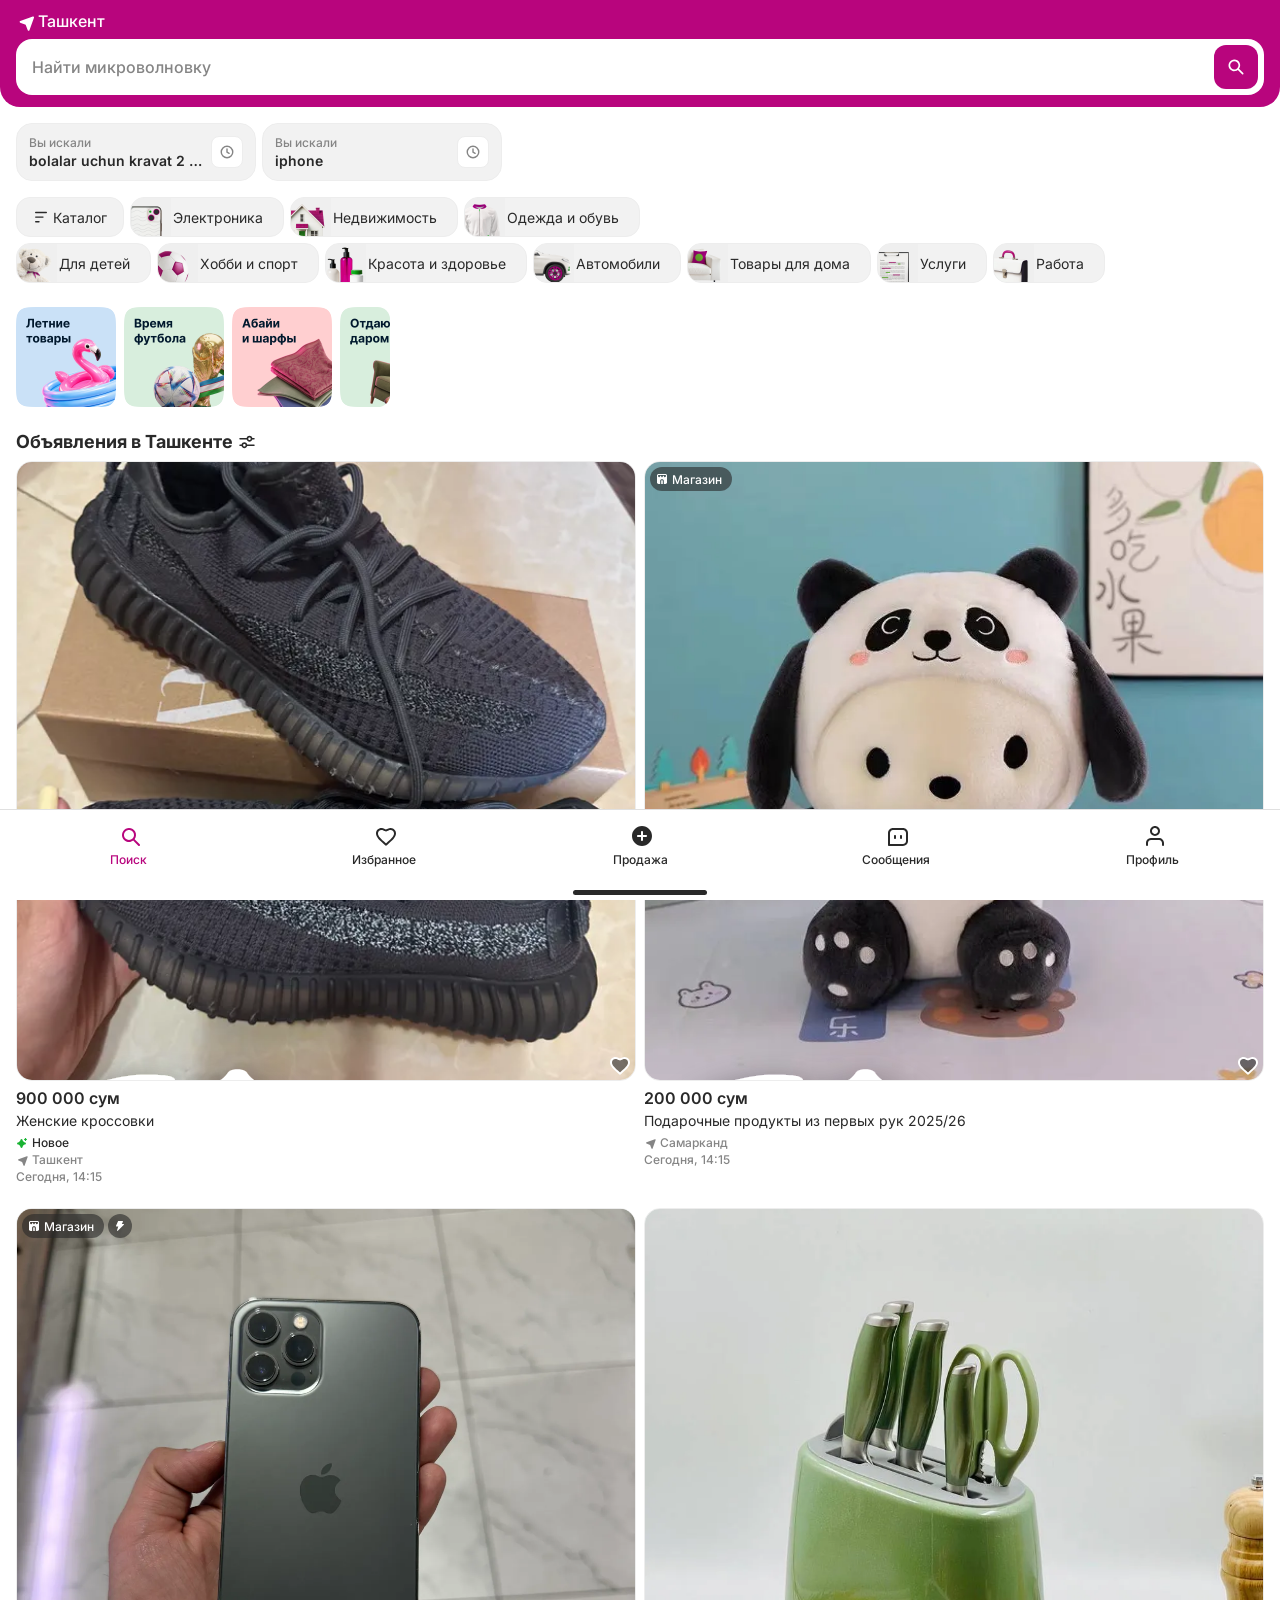
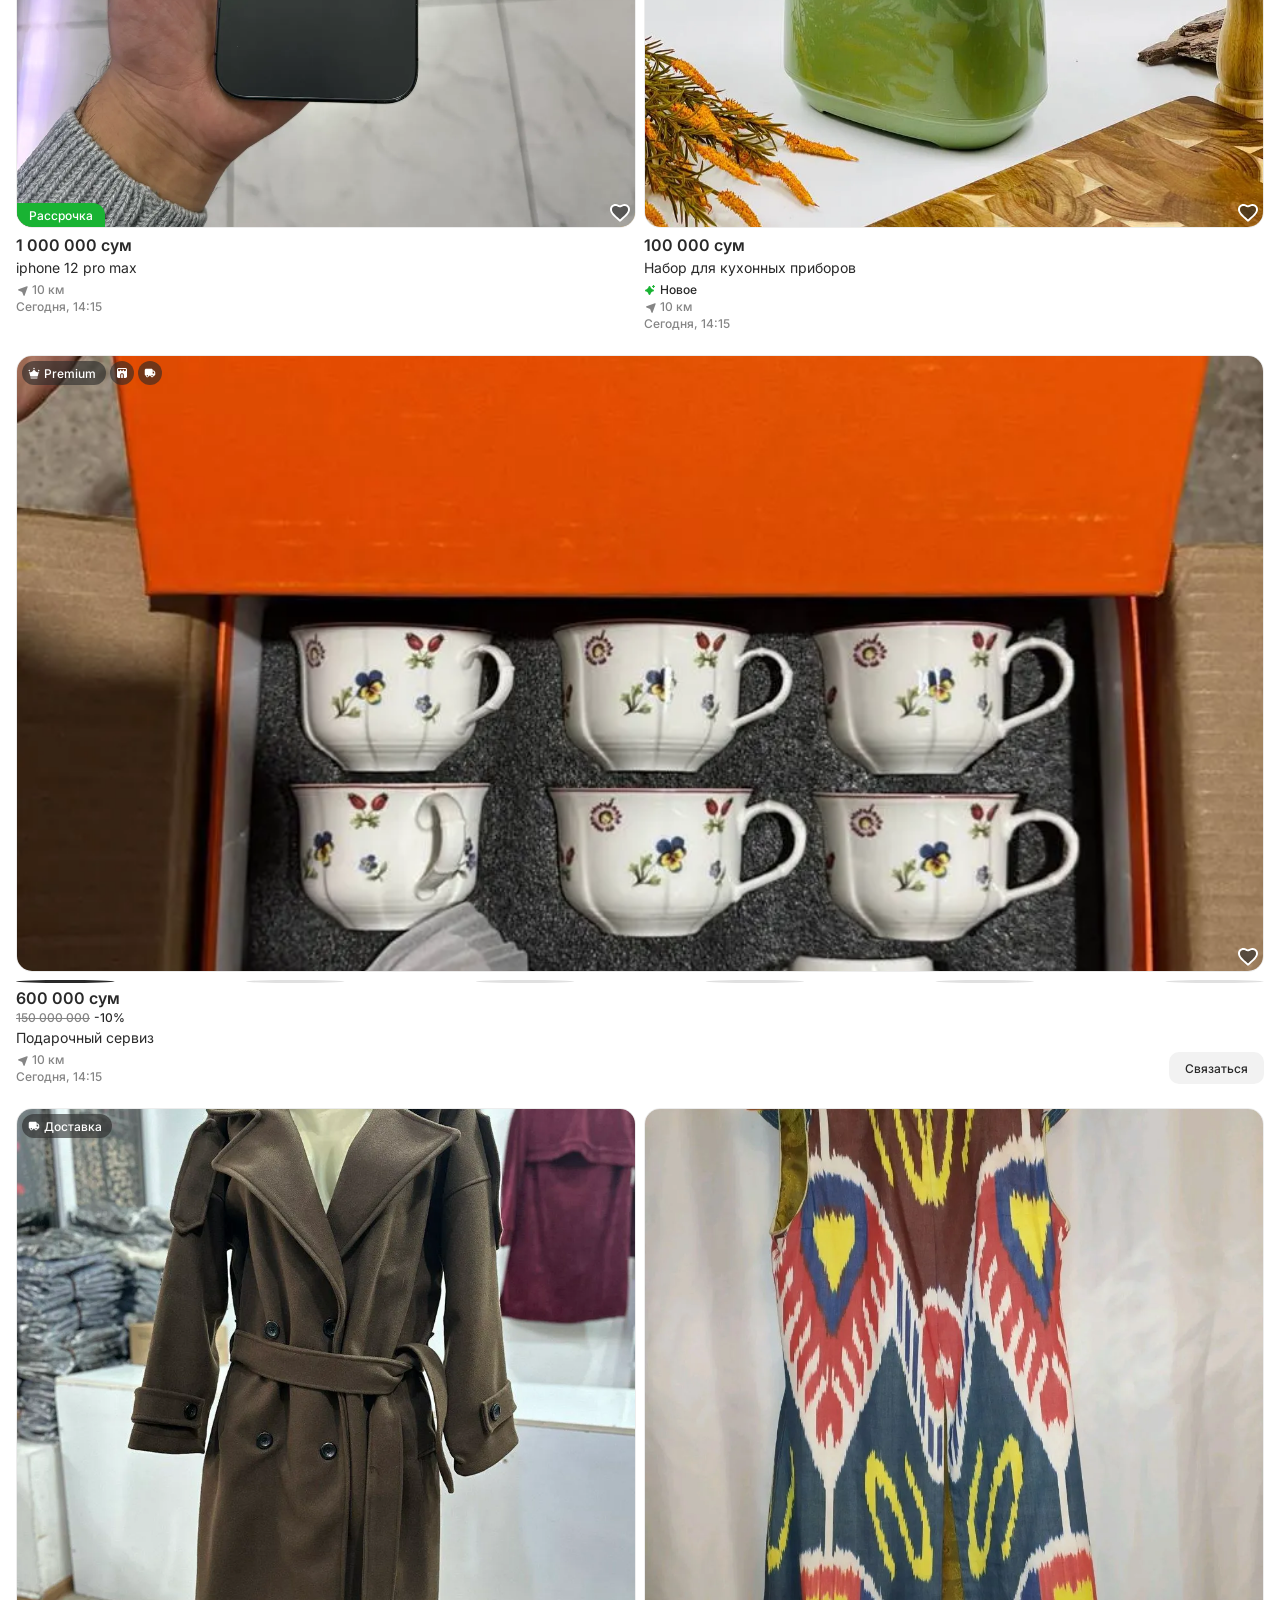
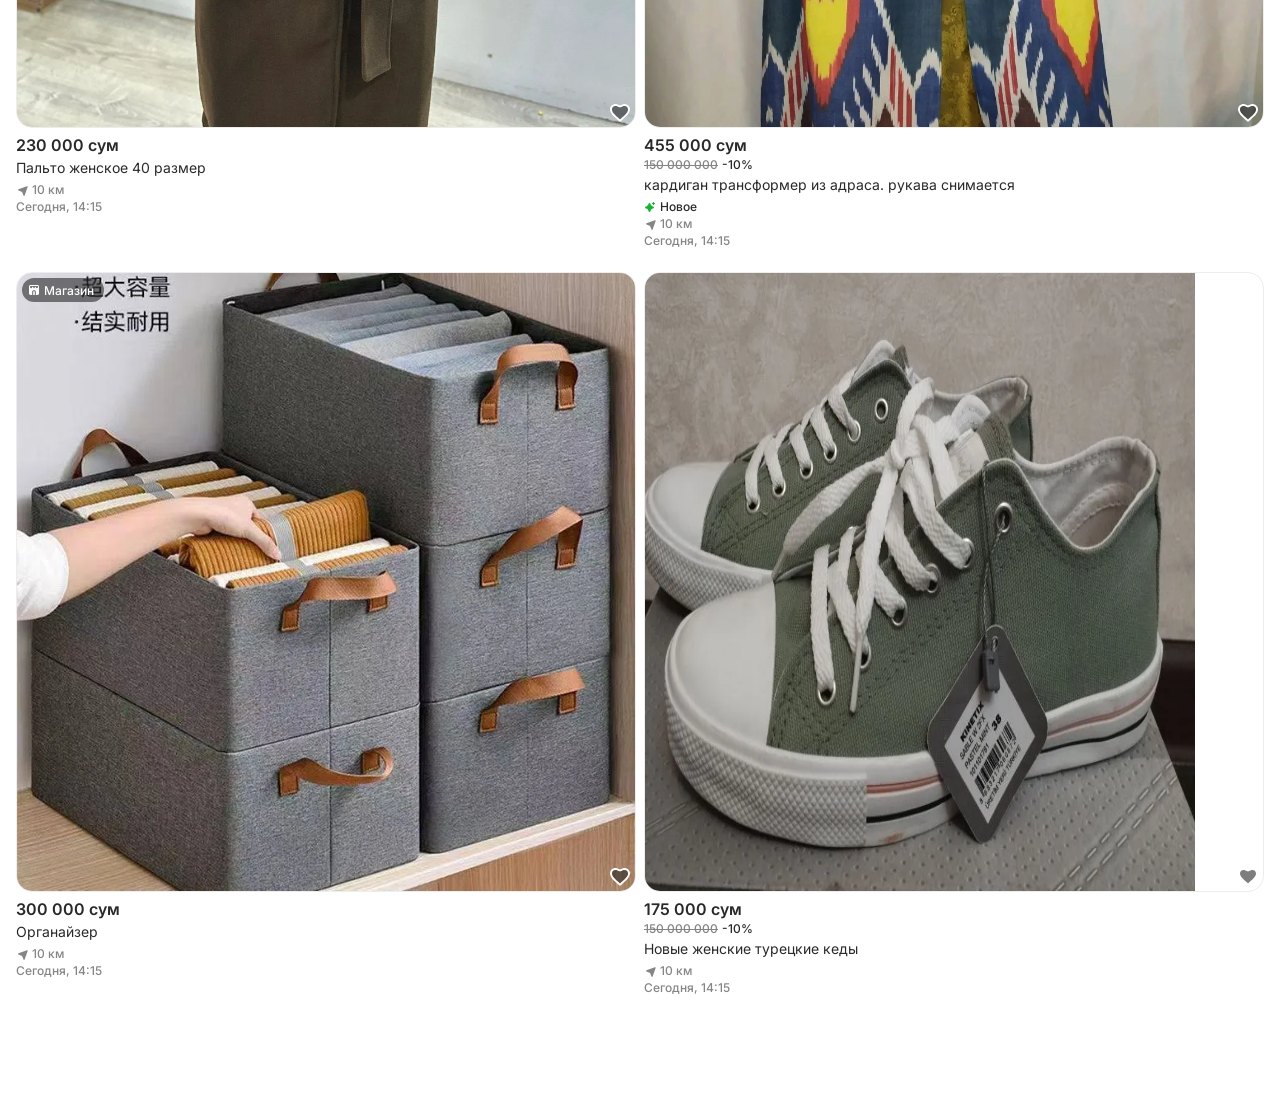
==== commit b6c7b3a8: "Add BirBir posting flow prototype" ====
--- a/index.html
+++ b/index.html
@@ -17,7 +17,7 @@
   <link rel="preconnect" href="https://fonts.googleapis.com">
   <link rel="preconnect" href="https://fonts.gstatic.com" crossorigin>
   <link href="https://fonts.googleapis.com/css2?family=Inter:wght@400;500;600;700&amp;display=swap" rel="stylesheet">
-  <link rel="stylesheet" href="prototype-library/birbir-prototype-library.css?v=20260430-collections-v1">
+  <link rel="stylesheet" href="prototype-library/birbir-prototype-library.css?v=20260704-tabbar-center-v1">
 </head>
 <body>
   <!-- Icon sprite source: prototype-library/birbir-icon-sprite.html -->
@@ -62,6 +62,10 @@
       <path d="M10.75 2.75H13.5V5.5" fill="none" stroke="currentColor" stroke-width="1.4" stroke-linecap="round" stroke-linejoin="round"/>
       <path d="M13.5 2.75L11.75 4.5" fill="none" stroke="currentColor" stroke-width="1.4" stroke-linecap="round" stroke-linejoin="round"/>
       <path d="M8 5.25V8.3L9.85 9.4" fill="none" stroke="currentColor" stroke-width="1.4" stroke-linecap="round" stroke-linejoin="round"/>
+    </symbol>
+    <symbol id="icon-clock" viewBox="0 0 16 16">
+      <path d="M8 2.25C4.82436 2.25 2.25 4.82436 2.25 8C2.25 11.1756 4.82436 13.75 8 13.75C11.1756 13.75 13.75 11.1756 13.75 8C13.75 4.82436 11.1756 2.25 8 2.25Z" fill="none" stroke="currentColor" stroke-width="1.4"/>
+      <path d="M8 5V8.15L10.1 9.35" fill="none" stroke="currentColor" stroke-width="1.4" stroke-linecap="round" stroke-linejoin="round"/>
     </symbol>
     <symbol id="icon-chevron-right-line" viewBox="0 0 24 24">
       <path d="M9.75 7.5L14.25 12L9.75 16.5" fill="none" stroke="currentColor" stroke-width="1.8" stroke-linecap="round" stroke-linejoin="round"/>
@@ -169,28 +173,28 @@
 
       <section class="recent-search-strip" aria-label="Недавние поиски">
         <div class="recent-search-scroll">
-          <button class="recent-search-card" type="button" data-recent-query="Chevrolet Cobalt 2015 белый">
+          <button class="recent-search-card" type="button" data-recent-query="bolalar uchun kravat 2 etajli">
             <span class="recent-search-card__copy">
-              <span class="recent-search-card__meta">Недавний поиск · 567 новых</span>
-              <span class="recent-search-card__title">Chevrolet Cobalt 2015 белый</span>
-            </span>
-            <span class="recent-search-card__images" aria-hidden="true">
-              <span class="recent-search-card__image"><img src="assets/Photo/3b6ce1f096e72287f6d7c2933f26.webp" alt=""></span>
-              <span class="recent-search-card__image"><img src="assets/Photo/c9015e7d3f066b6b163b9c0babbe.webp" alt=""></span>
-            </span>
-            <span class="recent-search-card__close" aria-hidden="true">×</span>
+              <span class="recent-search-card__meta">Вы искали</span>
+              <span class="recent-search-card__title">bolalar uchun kravat 2 etajli</span>
+            </span>
+            <span class="recent-search-card__action" aria-hidden="true">
+              <svg class="icon-svg icon--clock" viewBox="0 0 16 16">
+                <use href="#icon-clock"></use>
+              </svg>
+            </span>
           </button>
 
-          <button class="recent-search-card recent-search-card--secondary" type="button" data-recent-query="Аренда квартиры Ташкент">
+          <button class="recent-search-card" type="button" data-recent-query="iphone">
             <span class="recent-search-card__copy">
-              <span class="recent-search-card__meta">Недавний поиск · 567 новых</span>
-              <span class="recent-search-card__title">Аренда квартиры Ташкент</span>
-            </span>
-            <span class="recent-search-card__images" aria-hidden="true">
-              <span class="recent-search-card__image recent-search-card__image--square"><img src="assets/Photo/photo-1506439773649-6e0eb8cfb237.avif" alt=""></span>
-              <span class="recent-search-card__image recent-search-card__image--square"><img src="assets/Photo/photo-1560228022-f1a3298022e9.avif" alt=""></span>
-            </span>
-            <span class="recent-search-card__close" aria-hidden="true">×</span>
+              <span class="recent-search-card__meta">Вы искали</span>
+              <span class="recent-search-card__title">iphone</span>
+            </span>
+            <span class="recent-search-card__action" aria-hidden="true">
+              <svg class="icon-svg icon--clock" viewBox="0 0 16 16">
+                <use href="#icon-clock"></use>
+              </svg>
+            </span>
           </button>
         </div>
       </section>
@@ -205,7 +209,7 @@
                     <use href="#icon-search-list"></use>
                   </svg>
                 </span>
-                <span class="chip__label">Все</span>
+                <span class="chip__label">Каталог</span>
               </button>
 
               <button class="chip" type="button">
@@ -224,16 +228,19 @@
 
               <button class="chip" type="button">
                 <div class="chip__thumb">
-                  <img src="assets/category/Children.png" alt="Для детей">
-                </div>
-                <span class="chip__label">Для детей</span>
-              </button>
-
+                  <img src="assets/category/Clothes.png" alt="Одежда и обувь">
+                </div>
+                <span class="chip__label">Одежда и обувь</span>
+              </button>
+
+            </div>
+
+            <div class="category-row">
               <button class="chip" type="button">
                 <div class="chip__thumb">
-                  <img src="assets/category/Clothes.png" alt="Одежда и обувь">
-                </div>
-                <span class="chip__label">Одежда и обувь</span>
+                  <img src="assets/category/Children.png" alt="Для детей">
+                </div>
+                <span class="chip__label">Для детей</span>
               </button>
 
               <button class="chip" type="button">
@@ -242,9 +249,7 @@
                 </div>
                 <span class="chip__label">Хобби и спорт</span>
               </button>
-            </div>
-
-            <div class="category-row">
+
               <button class="chip" type="button">
                 <div class="chip__thumb">
                   <img src="assets/category/Wellness.png" alt="Красота и здоровье">
@@ -284,22 +289,22 @@
         </div>
       </section>
 
-      <section class="banners" aria-label="Подборки">
-        <div class="scroll-row banner-scroll">
-          <article class="banner">
-            <img class="banner__image" src="assets/collections/1.png" alt="Розыгрыш призов">
+      <section class="home-collections" aria-label="Подборки">
+        <div class="home-collections__scroll">
+          <article class="home-collection-card">
+            <img class="home-collection-card__image" src="assets/home-collections/summer-goods-ru.png" alt="Летние товары">
           </article>
 
-          <article class="banner">
-            <img class="banner__image" src="assets/collections/2.png" alt="Новые объявления">
+          <article class="home-collection-card">
+            <img class="home-collection-card__image" src="assets/home-collections/football-time-ru.png" alt="Время футбола">
           </article>
 
-          <article class="banner">
-            <img class="banner__image" src="assets/collections/3.png" alt="Все для ремонта">
+          <article class="home-collection-card">
+            <img class="home-collection-card__image" src="assets/home-collections/abayas-scarves-ru.png" alt="Абайи и шарфы">
           </article>
 
-          <article class="banner">
-            <img class="banner__image" src="assets/collections/4.png" alt="Доставка за 1 сум">
+          <article class="home-collection-card home-collection-card--partial">
+            <img class="home-collection-card__image" src="assets/home-collections/free-giveaway-ru.png" alt="Отдают даром">
           </article>
         </div>
       </section>
@@ -1052,16 +1057,10 @@
         <div class="detail-screen__content">
           <section class="detail-card detail-card--hero detail-hero">
             <div class="detail-hero__media">
-              <div class="detail-hero__badge" id="detail-hero-badge" hidden>Информационный текст</div>
-              <img class="detail-hero__image" id="detail-hero-image" src="assets/Photo/karolina-grabowska-1-6q3sT4zuA-unsplash.jpg" alt="Деревянный стул в скандинавском стиле">
-              <button class="detail-similar-badge" type="button" data-similar-action aria-label="Показать похожие объявления">
-                <span class="detail-similar-badge__icon" aria-hidden="true">
-                  <svg viewBox="0 0 18 18" fill="none">
-                    <path fill-rule="evenodd" clip-rule="evenodd" d="M12.84 2.23c-.18.06-.32.21-.41.45-.27.77-.62 1.12-1.39 1.39-.32.11-.47.31-.47.61s.15.49.47.61c.77.27 1.12.62 1.39 1.39.11.32.31.47.61.47s.49-.15.61-.47c.27-.77.62-1.12 1.39-1.39.32-.12.47-.31.47-.61s-.15-.49-.47-.61c-.77-.27-1.12-.62-1.39-1.39-.08-.22-.18-.35-.34-.43a.73.73 0 0 0-.47-.02Zm-5.61.61a5.31 5.31 0 0 0-2.26.77A5.35 5.35 0 0 0 3.27 5.3a5.19 5.19 0 0 0-.78 3.15 5.52 5.52 0 0 0 5.8 5.26c.48-.05.96-.16 1.39-.31.46-.15.9-.37 1.31-.64l.32-.21 1.16 1.15c.8.8 1.19 1.17 1.27 1.21.14.07.34.07.5.02a.7.7 0 0 0 .35-.36.68.68 0 0 0-.03-.48c-.04-.08-.41-.47-1.21-1.27l-1.16-1.16.05-.07a5.25 5.25 0 0 0 .93-1.96.7.7 0 0 0-.01-.56.62.62 0 0 0-.56-.36.67.67 0 0 0-.45.19c-.07.07-.18.3-.18.38-.03.23-.13.45-.24.68a4.07 4.07 0 0 1-.88 1.22 4.09 4.09 0 0 1-2.09 1.06c-.35.06-1.05.06-1.39 0a4.04 4.04 0 0 1-2.15-1.13 4.04 4.04 0 0 1-1.13-2.15 4.34 4.34 0 0 1 0-1.39 4.04 4.04 0 0 1 1.13-2.15A4.04 4.04 0 0 1 7.38 4.3c.33-.06 1.07-.06 1.39 0 .24.05.37.04.51-.03.26-.13.4-.44.32-.71a.61.61 0 0 0-.29-.37 4.87 4.87 0 0 0-2.08-.35Zm6.04 1.59.25.25-.11.1-.27.27-.1.11-.25-.25c-.16-.16-.24-.25-.22-.27.05-.03.44-.42.44-.45 0-.01.01-.02.01-.02.01 0 .13.11.25.26Z" fill="currentColor"/>
-                  </svg>
-                </span>
-                <span class="detail-similar-badge__label">Похожее</span>
-              </button>
+              <div class="detail-hero__photo-frame">
+                <div class="detail-hero__badge" id="detail-hero-badge" hidden>Информационный текст</div>
+                <img class="detail-hero__image" id="detail-hero-image" src="assets/Photo/karolina-grabowska-1-6q3sT4zuA-unsplash.jpg" alt="Деревянный стул в скандинавском стиле">
+              </div>
               <div class="photo-dots detail-hero__dots" aria-hidden="true">
                 <span></span>
                 <span></span>
@@ -1084,19 +1083,6 @@
                 <p class="detail-hero__title" id="detail-hero-title">Деревянный стул в скандинавском стиле</p>
               </div>
               <div class="detail-hero__badges" id="detail-hero-badges"></div>
-            </div>
-
-            <div class="detail-compact-seller">
-              <div class="detail-compact-seller__body">
-                <div class="detail-compact-seller__name-row">
-                  <p class="detail-compact-seller__name">Даврон</p>
-                  <p class="detail-compact-seller__status">Онлайн</p>
-                </div>
-                <p class="detail-compact-seller__subtitle">Отвечает в течение часа</p>
-              </div>
-              <div class="detail-compact-seller__avatar">
-                <img src="assets/avatar/04.png" alt="Аватар продавца">
-              </div>
             </div>
           </section>
 
@@ -1290,6 +1276,19 @@
       </div>
 
       <div class="detail-screen__bottom">
+        <div class="detail-screen__bottom-seller" data-seller-presence="online">
+          <div class="detail-screen__bottom-seller-body">
+            <div class="detail-screen__bottom-seller-name-row">
+              <p class="detail-screen__bottom-seller-name" id="detail-bottom-seller-name">Даврон</p>
+              <p class="detail-screen__bottom-seller-status" id="detail-bottom-seller-status">онлайн</p>
+            </div>
+            <p class="detail-screen__bottom-seller-subtitle" id="detail-bottom-seller-subtitle">Отвечает в течение часа</p>
+          </div>
+          <div class="detail-screen__bottom-seller-avatar">
+            <img id="detail-bottom-seller-avatar" src="assets/avatar/04.png" alt="Аватар продавца">
+            <span class="detail-screen__bottom-seller-dot" aria-hidden="true"></span>
+          </div>
+        </div>
         <div class="detail-screen__bottom-actions">
           <button class="library-button library-button--accent-filled" type="button">
             <span class="library-button__icon" aria-hidden="true">
@@ -1573,7 +1572,7 @@
 
     <nav class="tabbar" aria-label="Основная навигация">
       <div class="tabbar__items">
-        <a class="tabbar__item tabbar__item--active" href="birbir-home-screen.html">
+        <a class="tabbar__item tabbar__item--active" href="index.html">
           <span class="icon-box icon-box--24 icon-color--active">
             <svg class="icon-svg icon--search" viewBox="0 0 24 24" aria-hidden="true">
               <use href="#icon-search"></use>
@@ -1617,7 +1616,7 @@
     </nav>
   </div>
 
-  <script src="prototype-library/birbir-prototype-library.js?v=20260422-home-scroll-v11"></script>
+  <script src="prototype-library/birbir-prototype-library.js?v=20260704-statusbar-v1"></script>
   <script>
     window.addEventListener("load", function () {
       window.setTimeout(function () {
--- a/prototype-library/birbir-prototype-library.css
+++ b/prototype-library/birbir-prototype-library.css
@@ -10,7 +10,7 @@
       --premium: #f3b517;
       --success: #19b333;
       --shadow-badge: rgba(41, 41, 41, 0.6);
-      --top-strip-height: calc(48px + var(--safe-top));
+      --top-strip-height: 0px;
       --safe-top: env(safe-area-inset-top, 0px);
       --safe-bottom: env(safe-area-inset-bottom, 0px);
     }
@@ -50,6 +50,10 @@
       visibility: hidden;
     }
 
+    .app[data-home-version] {
+      --safe-bottom: max(env(safe-area-inset-bottom, 0px), 12px);
+    }
+
     .icon-box {
       position: relative;
       display: inline-block;
@@ -148,6 +152,10 @@
 
     .icon--search-list {
       inset: 17.5% 12.5% 16.18% 12.5%;
+    }
+
+    .icon--recent {
+      inset: 12.5%;
     }
 
     .icon--arrow-left {
@@ -405,40 +413,49 @@
       display: none;
     }
 
-    .banners {
+    .home-collections {
       position: relative;
       height: 100px;
       margin-top: 24px;
     }
 
-    .banners .scroll-row {
-      padding-bottom: 0;
-    }
-
-    .banner-scroll {
+    .home-collections__scroll {
+      display: flex;
       gap: 8px;
-      padding-inline: 16px;
-      scroll-padding-inline: 16px;
-      scroll-snap-type: x mandatory;
-    }
-
-    .banner {
+      height: 100px;
+      overflow-x: auto;
+      overscroll-behavior-x: contain;
+      padding: 0 0 0 16px;
+      scrollbar-width: none;
+      -ms-overflow-style: none;
+    }
+
+    .home-collections__scroll::-webkit-scrollbar {
+      display: none;
+    }
+
+    .home-collection-card {
       position: relative;
       flex: 0 0 100px;
       width: 100px;
       height: 100px;
       overflow: hidden;
-      border-radius: 16px;
+      border-radius: 12.308px;
       background: #ffffff;
       scroll-snap-align: start;
     }
 
-    .banner__image {
+    .home-collection-card--partial {
+      flex-basis: 50px;
+      width: 50px;
+    }
+
+    .home-collection-card__image {
       position: absolute;
       inset: 0;
       width: 100%;
       height: 100%;
-      object-fit: cover;
+      object-fit: fill;
       pointer-events: none;
     }
 
@@ -536,10 +553,10 @@
 
     .recent-search-scroll {
       display: flex;
-      gap: 8px;
+      gap: 6px;
       overflow-x: auto;
       overscroll-behavior-x: contain;
-      padding: 8px 16px 4px;
+      padding: 0 16px;
       scrollbar-width: none;
       -ms-overflow-style: none;
     }
@@ -553,9 +570,9 @@
       display: flex;
       align-items: center;
       gap: 8px;
-      width: 290px;
-      height: 60px;
-      padding: 12px 16px;
+      width: 240px;
+      height: 58px;
+      padding: 12px;
       border: 1px solid var(--border);
       border-radius: 16px;
       background: var(--chip-bg);
@@ -572,10 +589,6 @@
       display: none;
     }
 
-    .recent-search-card--secondary {
-      width: 274px;
-    }
-
     .recent-search-card__copy {
       display: flex;
       flex: 1 1 auto;
@@ -601,65 +614,30 @@
     .recent-search-card__title {
       color: var(--text);
       font-size: 14px;
-      font-weight: 500;
+      font-weight: 600;
       line-height: 17px;
     }
 
-    .recent-search-card__images {
+    .recent-search-card__action {
       position: relative;
-      width: 64px;
-      height: 40px;
-      flex: none;
-    }
-
-    .recent-search-card__image {
-      position: absolute;
-      top: 0;
-      width: 40px;
-      height: 40px;
-      overflow: hidden;
-      border: 2px solid var(--border);
-      border-radius: 100px;
+      display: inline-flex;
+      align-items: center;
+      justify-content: center;
+      width: 32px;
+      height: 32px;
+      border: 1px solid var(--border);
+      border-radius: 8px;
       background: #ffffff;
-    }
-
-    .recent-search-card__image:first-child {
-      left: 0;
-    }
-
-    .recent-search-card__image:nth-child(2) {
-      left: 24px;
-    }
-
-    .recent-search-card__image--square {
-      border-radius: 8px;
-    }
-
-    .recent-search-card__image--square:nth-child(2) {
-      left: 28px;
-    }
-
-    .recent-search-card__image img {
-      width: 100%;
-      height: 100%;
-      object-fit: cover;
-    }
-
-    .recent-search-card__close {
-      position: absolute;
-      top: -7px;
-      right: -1px;
-      display: inline-flex;
-      align-items: center;
-      justify-content: center;
-      width: 20px;
-      height: 20px;
-      border-radius: 50%;
-      background: #d0d0d0;
-      color: #ffffff;
-      font-size: 16px;
-      font-weight: 600;
-      line-height: 20px;
+      color: var(--muted);
+      flex: none;
+    }
+
+    .recent-search-card__action .icon-svg {
+      position: relative;
+      inset: auto;
+      width: 16px;
+      height: 16px;
+      flex: none;
     }
 
     .search-overlay {
@@ -1856,7 +1834,7 @@
     }
 
     .filter-sheet__header {
-      padding: calc(8px + var(--safe-top)) 16px 4px;
+      padding: 8px 16px 4px;
       background: #ffffff;
       border-top-left-radius: 0;
       border-top-right-radius: 0;
@@ -3206,6 +3184,8 @@
     }
 
     .detail-card--hero {
+      padding: 0 16px 16px;
+      border-radius: 0;
       gap: 12px;
     }
 
@@ -3215,8 +3195,19 @@
 
     .detail-hero__media {
       position: relative;
+      display: flex;
+      flex-direction: column;
+      gap: 6px;
+      overflow: visible;
+      border-radius: 0;
+      background: transparent;
+    }
+
+    .detail-hero__photo-frame {
+      position: relative;
       overflow: hidden;
-      border-radius: 16px;
+      width: 100%;
+      border-radius: 20px;
       background: #f2f2f2;
       aspect-ratio: 1 / 1;
     }
@@ -3291,7 +3282,7 @@
       justify-content: center;
       width: min(200px, calc(100% - 32px));
       max-width: calc(100% - 32px);
-      min-height: 44px;
+      min-height: 29px;
       padding: 6px 12px;
       border-radius: 10px;
       background: rgba(41, 41, 41, 0.6);
@@ -3340,13 +3331,23 @@
     }
 
     .detail-hero__dots {
+      position: static;
+      display: flex;
+      align-items: center;
+      justify-content: center;
       gap: 6px;
-      bottom: 8px;
+      height: 8px;
+      transform: none;
     }
 
     .detail-hero__dots span {
       width: 4px;
       height: 4px;
+      background: #e0e0e0;
+    }
+
+    .detail-hero__dots span:first-child {
+      background: #292929;
     }
 
     .detail-hero__summary {
@@ -3402,7 +3403,7 @@
       margin: 0;
       font-size: 16px;
       font-weight: 600;
-      line-height: 22px;
+      line-height: 19px;
       color: var(--text);
     }
 
@@ -3972,6 +3973,30 @@
       flex: none;
     }
 
+    .detail-card-rail .card__body {
+      gap: 4px;
+    }
+
+    .detail-card-rail .card__price-block {
+      margin-bottom: 0;
+    }
+
+    .detail-card-rail .card__old {
+      width: 100%;
+    }
+
+    .detail-card-rail .card__old s {
+      min-width: 0;
+      max-width: calc(100% - 34px);
+    }
+
+    .detail-card-rail .card__title {
+      display: block;
+      overflow: hidden;
+      text-overflow: ellipsis;
+      white-space: nowrap;
+    }
+
     .detail-meta-list {
       display: flex;
       flex-direction: column;
@@ -4133,7 +4158,7 @@
     }
 
     .category-strip {
-      padding-top: 18px;
+      padding-top: 16px;
     }
 
     .recent-search-strip.is-hidden + .category-strip {
@@ -4143,7 +4168,7 @@
     .category-scroll {
       overflow-x: auto;
       overscroll-behavior-x: contain;
-      padding: 0 16px 4px;
+      padding: 0 16px;
       scrollbar-width: none;
       -ms-overflow-style: none;
     }
@@ -4191,6 +4216,10 @@
       padding: 0 16px;
     }
 
+    .chip--plain .icon--search-list {
+      inset: 0;
+    }
+
     .chip__thumb {
       position: relative;
       width: 40px;
@@ -4224,7 +4253,7 @@
     .feed-tabs {
       display: flex;
       align-items: center;
-      justify-content: space-between;
+      justify-content: flex-start;
       gap: 4px;
     }
 
@@ -4254,8 +4283,11 @@
 
     .feed-tabs__filter {
       position: relative;
-      width: 22px;
-      height: 22px;
+      display: inline-flex;
+      align-items: center;
+      justify-content: center;
+      width: 20px;
+      height: 20px;
       padding: 0;
       border: 0;
       background: transparent;
@@ -4264,11 +4296,19 @@
       -webkit-appearance: none;
     }
 
+    .feed-tabs__filter .icon-svg {
+      position: relative;
+      inset: auto;
+      width: 20px;
+      height: 20px;
+    }
+
     .cards {
       display: grid;
-      grid-template-columns: repeat(2, minmax(0, 1fr));
+      grid-template-columns: repeat(2, minmax(0, calc((100% - 8px) / 2)));
       gap: 24px 8px;
-      margin-top: 12px;
+      margin-top: 8px;
+      justify-content: center;
     }
 
     .card {
@@ -4276,6 +4316,11 @@
       flex-direction: column;
       gap: 8px;
       min-width: 0;
+    }
+
+    .card--wide {
+      grid-column: 1 / -1;
+      width: 100%;
     }
 
     .card__media {
@@ -4287,6 +4332,10 @@
       background: #ffffff;
     }
 
+    .card--wide .card__media {
+      aspect-ratio: 358 / 177;
+    }
+
     .card__image,
     .card__image-fill {
       position: absolute;
@@ -4310,6 +4359,25 @@
       height: 100%;
       object-fit: cover;
       opacity: 0.88;
+    }
+
+    .card__image--wide {
+      object-position: center;
+    }
+
+    .card__image--womens-sneakers {
+      left: -10.96%;
+      width: 173.17%;
+      object-fit: fill;
+    }
+
+    .card__image-layer {
+      position: absolute;
+      inset: 0;
+      width: 100%;
+      height: 100%;
+      object-fit: cover;
+      pointer-events: none;
     }
 
     .card__badges {
@@ -4332,6 +4400,7 @@
       font-weight: 500;
       line-height: 15px;
       white-space: nowrap;
+      max-width: 165px;
     }
 
     .badge--new {
@@ -4379,7 +4448,26 @@
       color: #ffffff;
     }
 
+    .badge__chevron {
+      position: relative;
+      display: inline-flex;
+      align-items: center;
+      justify-content: center;
+      width: 12px;
+      height: 12px;
+      flex: none;
+    }
+
+    .badge__chevron .icon-svg {
+      position: absolute;
+      inset: 0;
+    }
+
     .badge--icon-only .badge__label {
+      display: none;
+    }
+
+    .badge--icon-only .badge__chevron {
       display: none;
     }
 
@@ -4460,6 +4548,32 @@
       pointer-events: none;
     }
 
+    .similar-button {
+      position: absolute;
+      left: 5px;
+      bottom: 5px;
+      z-index: 2;
+      width: 24px;
+      height: 24px;
+      padding: 0;
+      border: 0;
+      background: transparent;
+      appearance: none;
+      -webkit-appearance: none;
+      cursor: pointer;
+      touch-action: manipulation;
+      -webkit-tap-highlight-color: transparent;
+    }
+
+    .similar-button img {
+      position: absolute;
+      inset: -12.43% -12.41% -4.55% -8.3%;
+      width: auto;
+      height: auto;
+      max-width: none;
+      pointer-events: none;
+    }
+
     .like-button--liked > .icon-svg:not(.like-button__liked-icon) {
       display: none;
     }
@@ -4764,18 +4878,40 @@
       background: #ffffff;
     }
 
+    .photo-switcher {
+      position: relative;
+      width: 100%;
+      height: 3px;
+      overflow: hidden;
+    }
+
+    .photo-switcher img {
+      position: absolute;
+      inset: 0;
+      width: 100%;
+      height: 100%;
+      object-fit: fill;
+    }
+
     .card__body {
       display: flex;
       flex-direction: column;
-      gap: 0;
+      gap: 6px;
       min-width: 0;
     }
 
+    .card__price-name {
+      display: flex;
+      flex-direction: column;
+      gap: 4px;
+      width: 100%;
+      min-width: 0;
+    }
+
     .card__price-block {
       display: flex;
       flex-direction: column;
       gap: 2px;
-      margin-bottom: 4px;
       min-width: 0;
     }
 
@@ -4829,7 +4965,7 @@
       display: flex;
       flex-direction: column;
       gap: 2px;
-      margin-top: 4px;
+      margin-top: 0;
       color: var(--muted);
       font-size: 12px;
       font-weight: 500;
@@ -4841,6 +4977,55 @@
       align-items: center;
       gap: 4px;
       min-width: 0;
+    }
+
+    .card__meta-row--condition {
+      color: var(--text);
+    }
+
+    .card__condition-icon {
+      position: relative;
+      width: 12px;
+      height: 12px;
+      flex: none;
+    }
+
+    .card__condition-icon img {
+      position: absolute;
+      inset: 0;
+      width: 100%;
+      height: 100%;
+    }
+
+    .card__footer {
+      display: flex;
+      align-items: center;
+      gap: 12px;
+      width: 100%;
+    }
+
+    .card__footer .card__meta {
+      flex: 1 1 auto;
+      min-width: 0;
+    }
+
+    .card__cta {
+      display: inline-flex;
+      align-items: center;
+      justify-content: center;
+      height: 32px;
+      padding: 0 16px;
+      border: 0;
+      border-radius: 10px;
+      background: var(--chip-bg);
+      color: var(--text);
+      font-family: inherit;
+      font-size: 12px;
+      font-weight: 500;
+      line-height: 15px;
+      white-space: nowrap;
+      appearance: none;
+      -webkit-appearance: none;
     }
 
     .card__meta-icon {
@@ -4858,6 +5043,18 @@
       background: #ffffff;
     }
 
+    .app[data-home-version] .tabbar::after {
+      content: "";
+      position: absolute;
+      left: 50%;
+      bottom: 5px;
+      width: 134px;
+      height: 5px;
+      border-radius: 100px;
+      background: var(--text);
+      transform: translateX(-50%);
+    }
+
     .tabbar__items {
       display: flex;
       height: 57px;
@@ -4865,12 +5062,12 @@
     }
 
     .tabbar__item {
-      display: flex;
+      display: grid;
       flex: 1 0 0;
-      flex-direction: column;
-      align-items: center;
-      justify-content: flex-end;
-      gap: 6px;
+      grid-template-rows: 24px 15px;
+      align-content: end;
+      justify-items: center;
+      row-gap: 6px;
       min-width: 0;
       color: var(--text);
       text-decoration: none;
@@ -4880,6 +5077,12 @@
       text-align: center;
     }
 
+    .tabbar__item > span:not(.icon-box) {
+      display: block;
+      width: 100%;
+      text-align: center;
+    }
+
     .tabbar__item--active {
       color: var(--accent);
     }
@@ -4929,7 +5132,7 @@
       display: flex;
       flex-direction: column;
       gap: 8px;
-      padding: calc(8px + var(--safe-top)) 0 8px;
+      padding: 8px 0 8px;
       background: #ffffff;
       border-bottom-left-radius: 16px;
       border-bottom-right-radius: 16px;
@@ -5397,7 +5600,7 @@
     }
 
     .seller-cabinet-app {
-      background: linear-gradient(to bottom, #ffffff 0 var(--top-strip-height), #f2f2f2 var(--top-strip-height) 100%);
+      background: #f2f2f2;
     }
 
     .seller-cabinet-page {
@@ -5411,13 +5614,13 @@
       z-index: 18;
       display: flex;
       flex-direction: column;
-      gap: 8px;
+      gap: 0;
       padding: 8px 0 0;
       background: rgba(255, 255, 255, 0.98);
       border-bottom-left-radius: 16px;
       border-bottom-right-radius: 16px;
       backdrop-filter: blur(18px);
-      box-shadow: 0 1px 0 rgba(224, 224, 224, 0.8);
+      box-shadow: none;
     }
 
     .seller-cabinet-header__top {
@@ -5438,7 +5641,7 @@
     }
 
     .seller-cabinet-banners {
-      margin: 0;
+      margin: 12px 0 0;
       padding: 0 16px;
     }
 
@@ -5457,7 +5660,7 @@
       height: 116px;
       overflow: hidden;
       border: 0;
-      border-radius: 18px;
+      border-radius: 16px;
       padding: 0;
       background: transparent;
       text-align: left;
@@ -5473,15 +5676,19 @@
       height: 100%;
       object-fit: cover;
       object-position: center;
-      border-radius: 18px;
+      border-radius: 16px;
     }
 
     .seller-cabinet-tabs {
       display: flex;
       gap: 20px;
+      height: 34px;
+      margin-top: 32px;
       overflow-x: auto;
       padding: 0 16px;
-      border-bottom: 1px solid #e0e0e0;
+      border-bottom: 0;
+      border-bottom-left-radius: 16px;
+      border-bottom-right-radius: 16px;
       background: #ffffff;
       scrollbar-width: none;
     }
@@ -5558,7 +5765,7 @@
       display: flex;
       flex-direction: column;
       gap: 4px;
-      padding: 4px 4px 16px;
+      padding: 4px 0 16px;
       background: #f2f2f2;
     }
 
@@ -6140,6 +6347,1922 @@
       visibility: hidden;
     }
 
+    .posting-app {
+      --posting-accent: #b8057d;
+      --posting-success: #16982b;
+      --posting-text: #292929;
+      --posting-muted: #858585;
+      --posting-surface: #ffffff;
+      --posting-page: #f2f2f2;
+      --posting-border: #ededed;
+      --posting-title-size: 28px;
+      --posting-title-line: 31px;
+      --posting-body-size: 16px;
+      --posting-body-line: 19px;
+      --posting-small-size: 14px;
+      --posting-small-line: 17px;
+      --posting-caption-size: 12px;
+      --posting-caption-line: 15px;
+      min-height: 100vh;
+      background: var(--posting-page);
+      color: var(--posting-text);
+      font-family: "Inter", -apple-system, BlinkMacSystemFont, "Segoe UI", sans-serif;
+      letter-spacing: 0;
+    }
+
+    .posting-screen {
+      min-height: 100vh;
+      padding-bottom: calc(104px + var(--safe-bottom));
+      background: var(--posting-page);
+    }
+
+    .posting-app button,
+    .posting-app input,
+    .posting-app textarea {
+      font-family: inherit;
+      letter-spacing: 0;
+    }
+
+    .posting-topbar {
+      position: sticky;
+      top: 0;
+      z-index: 20;
+      display: flex;
+      flex-direction: column;
+      gap: 8px;
+      padding: 8px 16px;
+      border-bottom-right-radius: 16px;
+      border-bottom-left-radius: 16px;
+      background: rgba(255, 255, 255, 0.98);
+      backdrop-filter: blur(18px);
+    }
+
+    .posting-topbar__row {
+      position: relative;
+      display: flex;
+      align-items: center;
+      justify-content: space-between;
+      height: 40px;
+    }
+
+    .posting-icon-button {
+      display: inline-flex;
+      align-items: center;
+      justify-content: flex-start;
+      width: 40px;
+      height: 40px;
+      padding: 0;
+      border: 0;
+      background: transparent;
+      color: var(--posting-text);
+      appearance: none;
+      -webkit-appearance: none;
+    }
+
+    .posting-arrow {
+      display: block;
+      width: 24px;
+      height: 24px;
+      object-fit: contain;
+    }
+
+    .posting-draft-link {
+      color: var(--posting-muted);
+      font-size: 16px;
+      font-weight: 500;
+      line-height: 19px;
+      text-decoration: none;
+    }
+
+    .posting-progress {
+      display: grid;
+      grid-template-columns: repeat(8, 1fr);
+      gap: 4px;
+      width: 100%;
+      height: 4px;
+    }
+
+    .posting-progress__step {
+      border-radius: 40px;
+      background: #f2f2f2;
+    }
+
+    .posting-progress__step.is-active {
+      background: var(--posting-success);
+    }
+
+    .posting-content {
+      display: flex;
+      flex-direction: column;
+      gap: 4px;
+      padding-top: 4px;
+    }
+
+    .posting-panel {
+      display: flex;
+      flex-direction: column;
+      gap: 24px;
+      min-height: 615px;
+      padding: 24px 16px 32px;
+      border-radius: 16px;
+      background: var(--posting-surface);
+    }
+
+    .posting-panel + .posting-panel {
+      border-radius: 16px;
+    }
+
+    .posting-panel--simple {
+      gap: 16px;
+    }
+
+    .posting-panel--title {
+      gap: 24px;
+    }
+
+    .posting-panel--details {
+      gap: 24px;
+    }
+
+    .posting-panel--details .posting-error {
+      margin-top: 4px;
+    }
+
+    .posting-panel--description {
+      gap: 14px;
+    }
+
+    .posting-panel--category {
+      gap: 24px;
+      min-height: 605px;
+    }
+
+    .posting-panel--contacts-main {
+      gap: 16px;
+      min-height: 145px;
+      padding-bottom: 16px;
+    }
+
+    .posting-panel--contacts-options {
+      gap: 8px;
+      min-height: calc(100vh - 296px);
+      padding: 16px;
+      border-radius: 16px 16px 0 0;
+    }
+
+    .posting-panel--contacts-options > .posting-label {
+      margin-bottom: 0;
+    }
+
+    .posting-panel--price {
+      gap: 32px;
+    }
+
+    .posting-panel--place {
+      gap: 40px;
+      padding-bottom: 16px;
+    }
+
+    .posting-section {
+      display: flex;
+      flex-direction: column;
+      gap: 16px;
+    }
+
+    .posting-section--compact {
+      gap: 12px;
+    }
+
+    .posting-heading {
+      display: flex;
+      flex-direction: column;
+      gap: 8px;
+    }
+
+    .posting-title {
+      margin: 0;
+      color: var(--posting-text);
+      font-size: var(--posting-title-size);
+      font-weight: 700;
+      line-height: var(--posting-title-line);
+      letter-spacing: 0;
+    }
+
+    .posting-title-row {
+      display: flex;
+      align-items: center;
+      gap: 6px;
+      width: 100%;
+    }
+
+    .posting-title-row__icon {
+      flex: none;
+      width: 20px;
+      height: 20px;
+      margin-left: -9px;
+      object-fit: contain;
+      display: block;
+    }
+
+    .posting-subtitle {
+      margin: 0;
+      color: var(--posting-text);
+      font-size: var(--posting-body-size);
+      font-weight: 400;
+      line-height: var(--posting-body-line);
+      letter-spacing: 0;
+    }
+
+    .posting-label {
+      display: block;
+      margin: 0 0 6px;
+      color: var(--posting-text);
+      font-size: var(--posting-body-size);
+      font-weight: 600;
+      line-height: var(--posting-body-line);
+      letter-spacing: 0;
+    }
+
+    .posting-label--standalone {
+      margin-bottom: 0;
+    }
+
+    .posting-required {
+      color: var(--posting-accent);
+    }
+
+    .posting-input,
+    .posting-textarea,
+    .posting-select-field {
+      width: 100%;
+      min-height: 50px;
+      padding: 15px 12px;
+      border: 1px solid var(--posting-border);
+      border-radius: 16px;
+      background: #f2f2f2;
+      color: var(--posting-text);
+      font: inherit;
+      font-size: var(--posting-body-size);
+      font-weight: 400;
+      line-height: var(--posting-body-line);
+      letter-spacing: 0;
+      outline: 0;
+      box-sizing: border-box;
+      appearance: none;
+      -webkit-appearance: none;
+    }
+
+    .posting-input,
+    .posting-select-field {
+      height: 50px;
+    }
+
+    .posting-input::placeholder,
+    .posting-textarea::placeholder {
+      color: var(--posting-muted);
+      opacity: 1;
+    }
+
+    .posting-textarea {
+      min-height: 130px;
+      resize: none;
+    }
+
+    .posting-textarea--description {
+      height: 130px;
+    }
+
+    .posting-description-field {
+      display: flex;
+      flex-direction: column;
+      width: 100%;
+    }
+
+    .posting-description-counter {
+      align-self: flex-end;
+      margin-top: 6px;
+      color: var(--posting-muted);
+      font-size: var(--posting-small-size);
+      font-weight: 400;
+      line-height: var(--posting-small-line);
+      letter-spacing: 0;
+    }
+
+    .posting-field.is-error .posting-input,
+    .posting-field.is-error .posting-textarea,
+    .posting-field.is-error .posting-select-field,
+    .posting-title-field.is-error .posting-input,
+    .posting-photo-zone.is-error {
+      border-color: #f0b8c1;
+      background: #f2f2f2;
+    }
+
+    .posting-error {
+      display: none;
+      margin: 6px 0 0;
+      color: #df6774;
+      font-size: var(--posting-small-size);
+      font-weight: 600;
+      line-height: var(--posting-small-line);
+    }
+
+    .posting-field.is-error .posting-error,
+    .posting-photo-zone.is-error + .posting-error {
+      display: block;
+    }
+
+    .posting-error--visible {
+      display: block;
+      margin: 0;
+      text-align: center;
+      width: 100%;
+    }
+
+    .posting-title-field {
+      display: flex;
+      flex-direction: column;
+      width: 100%;
+    }
+
+    .posting-field-meta {
+      display: flex;
+      align-items: flex-start;
+      justify-content: space-between;
+      gap: 12px;
+      margin-top: 6px;
+      color: var(--posting-muted);
+      font-size: var(--posting-small-size);
+      line-height: var(--posting-small-line);
+      letter-spacing: 0;
+    }
+
+    .posting-error--inline {
+      display: block;
+      margin: 0;
+      visibility: hidden;
+    }
+
+    .posting-title-field.is-error .posting-error--inline {
+      visibility: visible;
+    }
+
+    .posting-counter {
+      flex: none;
+      margin-left: auto;
+      color: var(--posting-muted);
+      font-size: var(--posting-small-size);
+      font-weight: 400;
+      line-height: var(--posting-small-line);
+    }
+
+    .posting-title-field.is-error .posting-counter {
+      color: #df6774;
+    }
+
+    .posting-photo-zone {
+      display: flex;
+      align-items: center;
+      justify-content: center;
+      width: 100%;
+      height: 155px;
+      border: 2px solid var(--posting-border);
+      border-radius: 16px;
+      background: #f2f2f2;
+      color: var(--posting-muted);
+    }
+
+    .posting-photo-body {
+      display: flex;
+      flex-direction: column;
+      gap: 12px;
+      width: 100%;
+    }
+
+    .posting-plus {
+      width: 32px;
+      height: 32px;
+      background: url("../assets/posting-flow/add-line.svg?v=20260704-posting-flow-v34") center / 32px 32px no-repeat;
+    }
+
+    .posting-photo-grid {
+      display: grid;
+      grid-template-columns: repeat(3, 1fr);
+      gap: 8px;
+    }
+
+    .posting-photo-tile {
+      position: relative;
+      aspect-ratio: 1;
+      overflow: hidden;
+      border: 0;
+      border-radius: 16px;
+      background: #f2f2f2;
+      color: var(--posting-text);
+    }
+
+    .posting-photo-tile img {
+      width: 100%;
+      height: 100%;
+      object-fit: cover;
+      display: block;
+    }
+
+    .posting-photo-tile--add {
+      border: 1px solid var(--posting-border);
+      color: var(--posting-text);
+    }
+
+    .posting-photo-badge {
+      position: absolute;
+      top: 6px;
+      left: 6px;
+      display: inline-flex;
+      align-items: center;
+      height: 24px;
+      padding: 0 8px;
+      border-radius: 999px;
+      background: rgba(20, 20, 20, 0.62);
+      color: #ffffff;
+      font-size: var(--posting-caption-size);
+      font-weight: 500;
+      line-height: var(--posting-caption-line);
+      letter-spacing: 0;
+    }
+
+    .posting-photo-status {
+      position: absolute;
+      left: 8px;
+      bottom: 8px;
+      display: inline-flex;
+      align-items: center;
+      height: 22px;
+      padding: 0 8px;
+      border-radius: 16px;
+      background: #ffffff;
+      color: var(--posting-text);
+      font-size: 12px;
+      line-height: 16px;
+    }
+
+    .posting-photo-loader {
+      position: absolute;
+      inset: 0;
+      display: flex;
+      align-items: center;
+      justify-content: center;
+      background: rgba(0, 0, 0, 0.15);
+      color: #ffffff;
+      font-size: 34px;
+      font-weight: 300;
+    }
+
+    .posting-promo-card {
+      position: relative;
+      height: 116px;
+      overflow: hidden;
+      border-radius: 16px;
+      background: #f2f2f2;
+    }
+
+    .posting-promo-card__copy {
+      position: absolute;
+      left: 16px;
+      top: 16px;
+      z-index: 1;
+      width: 134px;
+    }
+
+    .posting-promo-card__title {
+      margin: 0 0 18px;
+      font-size: 15px;
+      font-weight: 600;
+      line-height: 18px;
+      letter-spacing: 0;
+    }
+
+    .posting-promo-card__badge {
+      display: flex;
+      align-items: center;
+      gap: 4px;
+      width: 142px;
+      height: 30px;
+      padding: 0 12px;
+      border-radius: 999px;
+      background: #ffffff;
+      box-shadow: 0 -30px 60px rgba(39, 56, 63, 0.08);
+      font-size: var(--posting-caption-size);
+      font-weight: 500;
+      line-height: var(--posting-caption-line);
+      letter-spacing: 0;
+    }
+
+    .posting-promo-card__badge-text {
+      flex: none;
+      width: 98px;
+      white-space: nowrap;
+    }
+
+    .posting-promo-card__badge-icon {
+      flex: none;
+      width: 16px;
+      height: 16px;
+    }
+
+    .posting-promo-card__image {
+      position: absolute;
+      right: -2px;
+      bottom: -30px;
+      width: 195px;
+      height: 150px;
+      object-fit: contain;
+    }
+
+    .posting-chip-row {
+      display: flex;
+      flex-wrap: wrap;
+      gap: 6px;
+    }
+
+    .posting-chip {
+      display: inline-flex;
+      align-items: center;
+      justify-content: center;
+      min-height: 40px;
+      padding: 0 16px;
+      border: 1px solid var(--posting-border);
+      border-radius: 14px;
+      background: #f2f2f2;
+      color: var(--posting-text);
+      font-size: var(--posting-body-size);
+      font-weight: 400;
+      line-height: 17px;
+      letter-spacing: 0;
+      white-space: nowrap;
+    }
+
+    .posting-chip.is-selected {
+      border-color: #292929;
+      background: #292929;
+      color: #ffffff;
+    }
+
+    .posting-category-list {
+      display: flex;
+      flex-direction: column;
+      gap: 8px;
+      width: 100%;
+    }
+
+    .posting-category-option {
+      display: flex;
+      align-items: center;
+      gap: 12px;
+      width: 100%;
+      height: 79px;
+      padding: 12px 22px 12px 16px;
+      border: 0;
+      border-radius: 16px;
+      background: #ffffff;
+      color: var(--posting-text);
+      font: inherit;
+      text-align: left;
+      overflow: hidden;
+      box-sizing: border-box;
+      box-shadow: inset 0 0 0 1px var(--posting-border);
+      appearance: none;
+      -webkit-appearance: none;
+    }
+
+    .posting-category-option:nth-child(3) {
+      height: 62px;
+    }
+
+    .posting-category-option__copy {
+      display: flex;
+      flex: 0 1 281px;
+      flex-direction: column;
+      gap: 2px;
+      max-width: 281px;
+      min-width: 0;
+    }
+
+    .posting-category-option__title {
+      color: var(--posting-text);
+      font-size: var(--posting-body-size);
+      font-weight: 600;
+      line-height: var(--posting-body-line);
+      overflow: hidden;
+      text-overflow: ellipsis;
+      white-space: nowrap;
+    }
+
+    .posting-category-option__caption {
+      overflow: hidden;
+      color: var(--posting-muted);
+      font-size: var(--posting-small-size);
+      font-weight: 400;
+      line-height: var(--posting-small-line);
+    }
+
+    .posting-category-option__caption-line {
+      display: block;
+      overflow: hidden;
+      text-overflow: ellipsis;
+      white-space: nowrap;
+    }
+
+    .posting-radio {
+      position: relative;
+      flex: none;
+      margin-left: auto;
+      width: 24px;
+      height: 24px;
+      border: 0;
+      border-radius: 6px;
+      background: transparent;
+    }
+
+    .posting-radio::before {
+      content: "";
+      position: absolute;
+      left: 50%;
+      top: 50%;
+      width: 20px;
+      height: 20px;
+      border: 1px solid #e0e0e0;
+      border-radius: 50%;
+      background: #f2f2f2;
+      box-sizing: border-box;
+      transform: translate(-50%, -50%);
+    }
+
+    .posting-category-option.is-selected .posting-radio::before {
+      border-color: transparent;
+      background: transparent url("../assets/posting-flow/radio-selected.svg") center / 20px 20px no-repeat;
+    }
+
+    .posting-category-option.is-selected .posting-radio::after {
+      display: none;
+    }
+
+    .posting-secondary-button {
+      display: flex;
+      align-items: center;
+      justify-content: center;
+      width: 100%;
+      height: 50px;
+      border: 1px solid var(--posting-border);
+      border-radius: 16px;
+      background: #f2f2f2;
+      color: var(--posting-text);
+      font: inherit;
+      font-size: var(--posting-body-size);
+      font-weight: 500;
+      line-height: var(--posting-body-line);
+      letter-spacing: 0;
+      appearance: none;
+      -webkit-appearance: none;
+    }
+
+    .posting-category-empty {
+      display: flex;
+      flex-direction: column;
+      align-items: center;
+      justify-content: center;
+      gap: 4px;
+      min-height: 104px;
+      padding: 22px 16px 12px;
+      text-align: center;
+    }
+
+    .posting-category-empty__icon {
+      position: relative;
+      width: 24px;
+      height: 24px;
+      color: var(--posting-accent);
+    }
+
+    .posting-category-empty__icon::before {
+      content: "";
+      position: absolute;
+      left: 4px;
+      top: 4px;
+      width: 10px;
+      height: 10px;
+      border: 3px solid currentColor;
+      border-radius: 50%;
+    }
+
+    .posting-category-empty__icon::after {
+      content: "";
+      position: absolute;
+      left: 15px;
+      top: 15px;
+      width: 8px;
+      height: 3px;
+      border-radius: 3px;
+      background: currentColor;
+      transform: rotate(45deg);
+      transform-origin: left center;
+    }
+
+    .posting-category-empty__title {
+      margin: 0;
+      color: var(--posting-text);
+      font-size: 12px;
+      font-weight: 600;
+      line-height: 15px;
+    }
+
+    .posting-category-empty__text {
+      width: 220px;
+      margin: 0;
+      color: var(--posting-muted);
+      font-size: 10px;
+      font-weight: 400;
+      line-height: 12px;
+    }
+
+    .posting-price-row {
+      display: grid;
+      grid-template-columns: 1fr 124px;
+      gap: 8px;
+      align-items: end;
+    }
+
+    .posting-currency-tabs {
+      display: grid;
+      grid-template-columns: repeat(2, 1fr);
+      gap: 6px;
+      height: 50px;
+    }
+
+    .posting-currency-tabs .posting-chip {
+      min-height: 50px;
+      padding: 0;
+      border-radius: 16px;
+    }
+
+    .posting-checkbox-row {
+      display: flex;
+      align-items: flex-start;
+      gap: 8px;
+    }
+
+    .posting-checkbox {
+      position: relative;
+      flex: none;
+      width: 24px;
+      height: 24px;
+      border: 0;
+      background: transparent;
+    }
+
+    .posting-checkbox::before {
+      content: "";
+      position: absolute;
+      inset: 2px;
+      border: 1px solid #e0e0e0;
+      border-radius: 6px;
+      background: #f2f2f2;
+    }
+
+    .posting-checkbox.is-checked::before {
+      border-color: #292929;
+      background: #292929;
+    }
+
+    .posting-checkbox.is-checked::after {
+      content: "";
+      position: absolute;
+      left: 8px;
+      top: 6px;
+      width: 8px;
+      height: 5px;
+      border-left: 2px solid #ffffff;
+      border-bottom: 2px solid #ffffff;
+      transform: rotate(-45deg);
+    }
+
+    .posting-link {
+      color: #1f93cc;
+      font-size: var(--posting-small-size);
+      font-weight: 500;
+      line-height: var(--posting-small-line);
+      letter-spacing: 0;
+      text-decoration: none;
+    }
+
+    .posting-place-deal {
+      display: flex;
+      flex-direction: column;
+      gap: 16px;
+      width: 100%;
+    }
+
+    .posting-place-fields {
+      display: flex;
+      flex-direction: column;
+      gap: 24px;
+      width: 100%;
+    }
+
+    .posting-select-field {
+      position: relative;
+      display: flex;
+      align-items: center;
+      justify-content: space-between;
+      text-align: left;
+    }
+
+    .posting-select-field::after {
+      content: "";
+      flex: none;
+      width: 20px;
+      height: 20px;
+      background: url("../assets/posting-flow/category-chevron.svg") center / 20px 20px no-repeat;
+    }
+
+    .posting-map {
+      position: relative;
+      height: 140px;
+      overflow: hidden;
+      border-radius: 16px;
+      background: #f2f2f2;
+    }
+
+    .posting-map img {
+      width: 100%;
+      height: 100%;
+      object-fit: cover;
+      display: block;
+    }
+
+    .posting-map__pin {
+      position: absolute;
+      left: 50%;
+      top: 50%;
+      width: 26px;
+      height: 26px;
+      border: 5px solid #ffffff;
+      border-radius: 50% 50% 50% 0;
+      background: var(--posting-accent);
+      transform: translate(-50%, -70%) rotate(-45deg);
+      box-shadow: 0 6px 18px rgba(184, 5, 125, 0.25);
+    }
+
+    .posting-location-link {
+      display: inline-flex;
+      align-items: center;
+      gap: 4px;
+      color: #1f93cc;
+      font-size: var(--posting-body-size);
+      font-weight: 500;
+      line-height: var(--posting-body-line);
+      letter-spacing: 0;
+      text-decoration: none;
+    }
+
+    .posting-location-icon {
+      position: relative;
+      flex: none;
+      width: 18px;
+      height: 18px;
+      color: #1f93cc;
+    }
+
+    .posting-location-icon::before {
+      content: "";
+      position: absolute;
+      left: 2px;
+      top: 2px;
+      width: 0;
+      height: 0;
+      border-top: 7px solid transparent;
+      border-bottom: 7px solid transparent;
+      border-left: 14px solid currentColor;
+      transform: rotate(-25deg);
+      transform-origin: center;
+    }
+
+    .posting-contact-card {
+      display: flex;
+      align-items: center;
+      gap: 12px;
+      height: 70px;
+      min-height: 70px;
+      padding: 16px;
+      border: 1px solid var(--posting-border);
+      border-radius: 16px;
+      background: #f2f2f2;
+      box-sizing: border-box;
+    }
+
+    .posting-contact-card__icon {
+      display: inline-flex;
+      align-items: center;
+      justify-content: center;
+      flex: none;
+      width: 32px;
+      height: 32px;
+      border-radius: 8px;
+      background: var(--posting-accent);
+    }
+
+    .posting-contact-card__icon--phone {
+      background: #19b333;
+    }
+
+    .posting-contact-card__icon--telegram {
+      background: #1f93cc;
+    }
+
+    .posting-contact-card__icon--chat {
+      position: relative;
+    }
+
+    .posting-contact-card__icon img {
+      width: 16px;
+      height: 16px;
+    }
+
+    .posting-contact-card__body {
+      min-width: 0;
+      flex: 1 1 auto;
+    }
+
+    .posting-contact-card__title {
+      margin: 0;
+      color: var(--posting-text);
+      font-size: var(--posting-body-size);
+      font-weight: 400;
+      line-height: var(--posting-body-line);
+      letter-spacing: 0;
+    }
+
+    .posting-contact-card__caption {
+      margin: 2px 0 0;
+      color: var(--posting-muted);
+      font-size: var(--posting-small-size);
+      line-height: var(--posting-small-line);
+      letter-spacing: 0;
+    }
+
+    .posting-toggle {
+      position: relative;
+      flex: none;
+      width: 48px;
+      height: 28px;
+      border: 0;
+      border-radius: 16px;
+      background: #292929;
+    }
+
+    .posting-toggle::after {
+      content: "";
+      position: absolute;
+      right: 4px;
+      top: 4px;
+      width: 20px;
+      height: 20px;
+      border-radius: 50%;
+      background: #ffffff;
+    }
+
+    .posting-toggle:not(.is-on) {
+      background: #d9d9d9;
+    }
+
+    .posting-toggle:not(.is-on)::after {
+      right: auto;
+      left: 4px;
+    }
+
+    .posting-bottom {
+      position: fixed;
+      left: 0;
+      bottom: 0;
+      z-index: 30;
+      width: 100%;
+      padding: 16px 16px calc(38px + var(--safe-bottom));
+      border-top-left-radius: 16px;
+      border-top-right-radius: 16px;
+      background: #ffffff;
+      box-sizing: border-box;
+    }
+
+    .posting-primary-button {
+      display: flex;
+      align-items: center;
+      justify-content: center;
+      width: 100%;
+      height: 50px;
+      border: 1px solid var(--posting-accent);
+      border-radius: 16px;
+      background: var(--posting-accent);
+      color: #ffffff;
+      font: inherit;
+      font-size: var(--posting-body-size);
+      font-weight: 500;
+      line-height: var(--posting-body-line);
+      letter-spacing: 0;
+      appearance: none;
+      -webkit-appearance: none;
+    }
+
+    .posting-app[data-posting-step="price"] .posting-primary-button {
+      height: 56px;
+    }
+
+    .posting-overlay {
+      position: fixed;
+      inset: 0;
+      z-index: 80;
+      display: flex;
+      align-items: center;
+      justify-content: center;
+    }
+
+    .posting-overlay[hidden] {
+      display: none;
+    }
+
+    .posting-overlay__shade {
+      position: absolute;
+      inset: 0;
+      background: rgba(0, 0, 0, 0.38);
+    }
+
+    .posting-alert {
+      position: relative;
+      z-index: 1;
+      width: 270px;
+      border-radius: 14px;
+      background: rgba(250, 250, 250, 0.96);
+      color: #000000;
+      text-align: center;
+      overflow: hidden;
+      box-shadow: 0 14px 44px rgba(0, 0, 0, 0.18);
+    }
+
+    .posting-alert__title {
+      margin: 19px 16px 0;
+      font-size: 17px;
+      font-weight: 600;
+      line-height: 22px;
+    }
+
+    .posting-alert__text {
+      margin: 2px 16px 16px;
+      font-size: 13px;
+      font-weight: 400;
+      line-height: 18px;
+    }
+
+    .posting-alert__actions {
+      display: grid;
+      grid-template-columns: repeat(2, 1fr);
+      border-top: 1px solid rgba(60, 60, 67, 0.24);
+    }
+
+    .posting-alert__button {
+      height: 44px;
+      border: 0;
+      border-right: 1px solid rgba(60, 60, 67, 0.24);
+      background: transparent;
+      color: #007aff;
+      font: inherit;
+      font-size: 17px;
+      font-weight: 400;
+    }
+
+    .posting-alert__button:last-child {
+      border-right: 0;
+    }
+
+    .posting-alert__button--primary {
+      font-weight: 600;
+    }
+
+    .posting-overlay--sheet {
+      align-items: flex-end;
+    }
+
+    .posting-gallery,
+    .posting-bottomsheet {
+      position: relative;
+      z-index: 1;
+      width: 100%;
+      max-height: 78vh;
+      padding: 8px 16px calc(20px + var(--safe-bottom));
+      border-top-left-radius: 22px;
+      border-top-right-radius: 22px;
+      background: #ffffff;
+      box-sizing: border-box;
+      overflow-y: auto;
+      box-shadow: 0 -30px 60px rgba(39, 56, 63, 0.08);
+    }
+
+    .posting-overlay--category {
+      align-items: flex-start;
+      background: #ffffff;
+    }
+
+    .posting-overlay--category .posting-overlay__shade {
+      display: none;
+    }
+
+    .posting-overlay--category .posting-bottomsheet {
+      max-height: none;
+      min-height: 100vh;
+      padding: 8px 16px calc(20px + var(--safe-bottom));
+      border-radius: 0;
+      box-shadow: none;
+    }
+
+    .posting-overlay--category .posting-gallery__grabber {
+      display: none;
+    }
+
+    .posting-overlay--category .posting-bottomsheet__header {
+      position: relative;
+      justify-content: center;
+      margin-bottom: 8px;
+    }
+
+    .posting-overlay--category .posting-gallery__link {
+      position: absolute;
+      right: 0;
+      top: 0;
+      display: flex;
+      align-items: center;
+      justify-content: center;
+      width: 40px;
+      height: 40px;
+      padding: 0;
+      color: var(--posting-muted);
+      font-size: 24px;
+      line-height: 1;
+    }
+
+    .posting-overlay--category .posting-bottomsheet__spacer {
+      display: none;
+    }
+
+    .posting-category-search {
+      display: flex;
+      align-items: center;
+      width: 100%;
+      height: 36px;
+      padding: 0 12px;
+      border-radius: 10px;
+      background: #f2f2f2;
+      color: var(--posting-muted);
+      font-size: 14px;
+      line-height: 17px;
+      box-sizing: border-box;
+    }
+
+    .posting-gallery__grabber {
+      width: 36px;
+      height: 4px;
+      margin: 0 auto 12px;
+      border-radius: 999px;
+      background: #d0d0d0;
+    }
+
+    .posting-gallery__header,
+    .posting-bottomsheet__header {
+      display: flex;
+      align-items: center;
+      justify-content: space-between;
+      height: 40px;
+      margin-bottom: 12px;
+    }
+
+    .posting-gallery__title,
+    .posting-bottomsheet__title {
+      margin: 0;
+      font-size: 17px;
+      font-weight: 600;
+      line-height: 22px;
+    }
+
+    .posting-gallery__link {
+      border: 0;
+      background: transparent;
+      color: var(--posting-muted);
+      font: inherit;
+      font-size: 16px;
+      line-height: 19px;
+    }
+
+    .posting-gallery__link--accent {
+      color: var(--posting-accent);
+      font-weight: 600;
+    }
+
+    .posting-gallery__grid {
+      display: grid;
+      grid-template-columns: repeat(3, 1fr);
+      gap: 4px;
+    }
+
+    .posting-gallery__photo {
+      position: relative;
+      aspect-ratio: 1;
+      overflow: hidden;
+      border: 0;
+      background: #f2f2f2;
+    }
+
+    .posting-gallery__photo img {
+      width: 100%;
+      height: 100%;
+      object-fit: cover;
+      display: block;
+    }
+
+    .posting-gallery__photo.is-selected::after {
+      content: "✓";
+      position: absolute;
+      right: 6px;
+      top: 6px;
+      display: flex;
+      align-items: center;
+      justify-content: center;
+      width: 24px;
+      height: 24px;
+      border-radius: 50%;
+      background: var(--posting-accent);
+      color: #ffffff;
+      font-size: 14px;
+      font-weight: 700;
+    }
+
+    .posting-bottomsheet__spacer {
+      width: 56px;
+    }
+
+    .posting-bottomsheet__list {
+      display: flex;
+      flex-direction: column;
+      gap: 8px;
+    }
+
+    .posting-sheet-option {
+      display: flex;
+      align-items: center;
+      justify-content: space-between;
+      min-height: 44px;
+      padding: 0 12px;
+      border: 0;
+      border-radius: 10px;
+      background: #f2f2f2;
+      color: var(--posting-text);
+      font-size: 14px;
+      line-height: 17px;
+      text-align: left;
+    }
+
+    .posting-sheet-option--category {
+      padding: 0 10px 0 8px;
+    }
+
+    .posting-sheet-option__main {
+      display: flex;
+      align-items: center;
+      gap: 8px;
+      min-width: 0;
+    }
+
+    .posting-sheet-option__icon {
+      display: inline-flex;
+      align-items: center;
+      justify-content: center;
+      flex: none;
+      width: 24px;
+      height: 24px;
+      overflow: hidden;
+      border-radius: 6px;
+      background: #ffffff;
+    }
+
+    .posting-sheet-option__icon img {
+      width: 100%;
+      height: 100%;
+      object-fit: cover;
+      display: block;
+    }
+
+    .posting-sheet-option__icon--all {
+      position: relative;
+      background: #fff3f7;
+      color: var(--posting-accent);
+    }
+
+    .posting-sheet-option__icon--all::before,
+    .posting-sheet-option__icon--all::after {
+      content: "";
+      position: absolute;
+      background: currentColor;
+    }
+
+    .posting-sheet-option__icon--all::before {
+      left: 6px;
+      top: 7px;
+      width: 12px;
+      height: 10px;
+      border-radius: 3px;
+    }
+
+    .posting-sheet-option__icon--all::after {
+      left: 10px;
+      top: 14px;
+      width: 5px;
+      height: 5px;
+      clip-path: polygon(0 0, 100% 0, 0 100%);
+    }
+
+    .posting-sheet-option__chevron {
+      flex: none;
+      width: 8px;
+      height: 8px;
+      margin-left: 8px;
+      border-right: 1.5px solid #858585;
+      border-bottom: 1.5px solid #858585;
+      transform: rotate(-45deg);
+    }
+
+    .posting-sheet-option.is-selected::after {
+      content: "✓";
+      color: var(--posting-accent);
+      font-weight: 700;
+    }
+
+    .posting-sheet-option--category.is-selected::after {
+      content: none;
+    }
+
+    .posting-overlay--success {
+      z-index: 100;
+      display: block;
+      background: #f2f2f2;
+    }
+
+    .posting-success-screen {
+      position: relative;
+      width: 100%;
+      height: 100%;
+      min-height: 100svh;
+      overflow: hidden;
+      background: #f2f2f2;
+      color: var(--posting-text);
+      font-family: Inter, -apple-system, BlinkMacSystemFont, "Segoe UI", sans-serif;
+      letter-spacing: 0;
+    }
+
+    .posting-success-screen::before {
+      content: "";
+      position: absolute;
+      inset: 0;
+      background: linear-gradient(178.69deg, #d9f2dd 5.3%, #ffffff 45.67%);
+      opacity: 0;
+      pointer-events: none;
+    }
+
+    .posting-overlay--success.is-running .posting-success-screen::before {
+      animation: posting-success-bg 1600ms ease-out both;
+    }
+
+    .posting-success-close {
+      position: absolute;
+      top: 64px;
+      right: 16px;
+      z-index: 3;
+      width: 32px;
+      height: 32px;
+      padding: 0;
+      border: 0;
+      background: transparent;
+      appearance: none;
+      -webkit-appearance: none;
+    }
+
+    .posting-success-close img {
+      display: block;
+      width: 32px;
+      height: 32px;
+    }
+
+    .posting-success-confetti {
+      position: absolute;
+      top: 85px;
+      left: 177px;
+      z-index: 2;
+      width: 36px;
+      height: 17px;
+      object-fit: contain;
+      opacity: 1;
+    }
+
+    .posting-success-main {
+      position: absolute;
+      top: 80px;
+      left: 50%;
+      z-index: 2;
+      display: flex;
+      flex-direction: column;
+      align-items: center;
+      gap: 12px;
+      width: 240px;
+      text-align: center;
+      transform: translateX(-50%);
+      transform-origin: center top;
+    }
+
+    .posting-success-check {
+      display: block;
+      width: 50px;
+      height: 50px;
+      object-fit: contain;
+    }
+
+    .posting-success-copy {
+      display: flex;
+      flex-direction: column;
+      align-items: center;
+      gap: 4px;
+      width: 240px;
+    }
+
+    .posting-success-copy h2 {
+      margin: 0;
+      width: 240px;
+      color: #292929;
+      font-size: 20px;
+      font-weight: 700;
+      line-height: 24px;
+      letter-spacing: 0;
+    }
+
+    .posting-success-copy p {
+      margin: 0;
+      width: 240px;
+      color: #858585;
+      font-size: 14px;
+      font-weight: 500;
+      line-height: 17px;
+      letter-spacing: 0;
+    }
+
+    .posting-success-promos {
+      position: absolute;
+      top: 243px;
+      left: 16px;
+      z-index: 2;
+      display: flex;
+      flex-direction: column;
+      gap: 6px;
+      width: 358px;
+    }
+
+    .posting-success-promo-stack {
+      display: flex;
+      flex-direction: column;
+      width: 358px;
+    }
+
+    .posting-success-promo-banner {
+      display: flex;
+      align-items: flex-start;
+      justify-content: center;
+      width: 358px;
+      height: 59px;
+      padding-top: 7px;
+      border-radius: 24px 24px 0 0;
+      background: #19b333;
+      color: #ffffff;
+      font-size: 14px;
+      font-weight: 500;
+      line-height: 17px;
+      box-sizing: border-box;
+    }
+
+    .posting-success-promo-stack .posting-success-card {
+      margin-top: -28px;
+    }
+
+    .posting-success-card {
+      display: flex;
+      flex-direction: column;
+      gap: 8px;
+      width: 358px;
+      height: 170px;
+      padding: 16px;
+      border: 1px solid #ededed;
+      border-radius: 16px;
+      background: #ffffff;
+      box-shadow: 0 30px 60px rgba(41, 41, 41, 0.05);
+      box-sizing: border-box;
+    }
+
+    .posting-success-card__top {
+      display: flex;
+      align-items: center;
+      gap: 12px;
+      width: 326px;
+      height: 60px;
+    }
+
+    .posting-success-card__image {
+      flex: none;
+      width: 60px;
+      height: 60px;
+      border-radius: 16px;
+      object-fit: cover;
+    }
+
+    .posting-success-card__content {
+      display: flex;
+      flex: 1;
+      min-width: 0;
+      flex-direction: column;
+      gap: 2px;
+    }
+
+    .posting-success-card__title-row {
+      display: flex;
+      align-items: center;
+      gap: 8px;
+      width: 100%;
+      height: 24px;
+    }
+
+    .posting-success-card h3 {
+      flex: 1;
+      min-width: 0;
+      margin: 0;
+      overflow: hidden;
+      color: #292929;
+      font-size: 18px;
+      font-weight: 700;
+      line-height: 22px;
+      text-overflow: ellipsis;
+      white-space: nowrap;
+    }
+
+    .posting-success-checkbox {
+      position: relative;
+      flex: none;
+      width: 24px;
+      height: 24px;
+      border-radius: 6px;
+    }
+
+    .posting-success-checkbox::before {
+      content: "";
+      position: absolute;
+      left: 2px;
+      top: 2px;
+      width: 20px;
+      height: 20px;
+      border: 1px solid #e0e0e0;
+      border-radius: 6px;
+      background: #f2f2f2;
+      box-sizing: border-box;
+    }
+
+    .posting-success-card__price {
+      margin: 0;
+      overflow: hidden;
+      color: var(--posting-accent);
+      font-size: 14px;
+      font-weight: 500;
+      line-height: 17px;
+      text-overflow: ellipsis;
+      white-space: nowrap;
+    }
+
+    .posting-success-card__separator {
+      width: 326px;
+      height: 1px;
+      border-top: 1px dashed #ededed;
+      box-sizing: border-box;
+    }
+
+    .posting-success-card__list {
+      display: flex;
+      flex-direction: column;
+      gap: 4px;
+      width: 326px;
+      margin: 0;
+      padding: 0;
+      list-style: none;
+    }
+
+    .posting-success-card__list li {
+      position: relative;
+      min-height: 16px;
+      padding-left: 10px;
+      color: #292929;
+      font-size: 13px;
+      font-weight: 400;
+      line-height: 16px;
+      letter-spacing: 0;
+    }
+
+    .posting-success-card__list li::before {
+      content: "";
+      position: absolute;
+      left: 0;
+      top: 6px;
+      width: 4px;
+      height: 4px;
+      border-radius: 50%;
+      background: #858585;
+    }
+
+    .posting-success-link {
+      display: inline-flex;
+      align-items: center;
+      gap: 4px;
+      width: max-content;
+      height: 17px;
+      padding: 0;
+      border: 0;
+      background: transparent;
+      color: #858585;
+      font: inherit;
+      font-size: 14px;
+      font-weight: 500;
+      line-height: 17px;
+      appearance: none;
+      -webkit-appearance: none;
+    }
+
+    .posting-success-link::after {
+      content: "";
+      width: 16px;
+      height: 16px;
+      background: url("../assets/posting-flow/success-chevron-down.svg?v=20260704-success-v1") center / 16px 16px no-repeat;
+    }
+
+    .posting-success-bottom {
+      position: absolute;
+      left: 0;
+      bottom: 0;
+      z-index: 3;
+      display: flex;
+      flex-direction: column;
+      gap: 6px;
+      width: 100%;
+      height: 194px;
+      padding: 12px 16px 34px;
+      border-radius: 16px 16px 0 0;
+      background: #ffffff;
+      box-sizing: border-box;
+    }
+
+    .posting-success-pay,
+    .posting-success-secondary {
+      display: flex;
+      align-items: center;
+      justify-content: center;
+      width: 358px;
+      height: 50px;
+      border-radius: 16px;
+      font: inherit;
+      font-size: 16px;
+      font-weight: 500;
+      line-height: 19px;
+      letter-spacing: 0;
+      appearance: none;
+      -webkit-appearance: none;
+      box-sizing: border-box;
+    }
+
+    .posting-success-pay {
+      border: 1px solid var(--posting-accent);
+      background: var(--posting-accent);
+      color: #ffffff;
+    }
+
+    .posting-success-secondary {
+      border: 1px solid #fdddf2;
+      background: #fee7f6;
+      color: var(--posting-accent);
+    }
+
+    .posting-success-bottom p {
+      margin: 0;
+      width: 358px;
+      color: #858585;
+      font-size: 13px;
+      font-weight: 400;
+      line-height: 16px;
+      text-align: center;
+      letter-spacing: 0;
+    }
+
+    .posting-success-bottom span {
+      color: #292929;
+    }
+
+    .posting-overlay--success .posting-success-close,
+    .posting-overlay--success .posting-success-confetti,
+    .posting-overlay--success .posting-success-promos,
+    .posting-overlay--success .posting-success-bottom {
+      opacity: 0;
+    }
+
+    .posting-overlay--success.is-running .posting-success-close {
+      animation: posting-success-fade 300ms ease-out 900ms both;
+    }
+
+    .posting-overlay--success.is-running .posting-success-confetti {
+      animation: posting-success-pop 420ms cubic-bezier(0.18, 0.89, 0.32, 1.28) 600ms both;
+    }
+
+    .posting-overlay--success.is-running .posting-success-main {
+      animation: posting-success-main 1650ms cubic-bezier(0.22, 1, 0.36, 1) both;
+    }
+
+    .posting-overlay--success.is-running .posting-success-check {
+      animation: posting-success-check 620ms cubic-bezier(0.18, 0.89, 0.32, 1.28) both;
+    }
+
+    .posting-overlay--success.is-running .posting-success-copy {
+      animation: posting-success-fade-up 520ms ease-out 160ms both;
+    }
+
+    .posting-overlay--success.is-running .posting-success-promos {
+      animation: posting-success-fade-up 520ms ease-out 880ms both;
+    }
+
+    .posting-overlay--success.is-running .posting-success-bottom {
+      animation: posting-success-bottom 520ms ease-out 980ms both;
+    }
+
+    @keyframes posting-success-bg {
+      0%,
+      52% {
+        opacity: 1;
+      }
+
+      100% {
+        opacity: 0;
+      }
+    }
+
+    @keyframes posting-success-main {
+      0%,
+      42% {
+        transform: translate(-50%, 266px);
+      }
+
+      72% {
+        transform: translate(-50%, -5px);
+      }
+
+      100% {
+        transform: translate(-50%, 0);
+      }
+    }
+
+    @keyframes posting-success-check {
+      0% {
+        opacity: 0;
+        transform: scale(0.55);
+      }
+
+      58% {
+        opacity: 1;
+        transform: scale(1.12);
+      }
+
+      100% {
+        opacity: 1;
+        transform: scale(1);
+      }
+    }
+
+    @keyframes posting-success-pop {
+      0% {
+        opacity: 0;
+        transform: scale(0.4) translateY(8px);
+      }
+
+      65% {
+        opacity: 1;
+        transform: scale(1.08) translateY(0);
+      }
+
+      100% {
+        opacity: 1;
+        transform: scale(1) translateY(0);
+      }
+    }
+
+    @keyframes posting-success-fade-up {
+      0% {
+        opacity: 0;
+        transform: translateY(18px);
+      }
+
+      100% {
+        opacity: 1;
+        transform: translateY(0);
+      }
+    }
+
+    @keyframes posting-success-bottom {
+      0% {
+        opacity: 0;
+        transform: translateY(26px);
+      }
+
+      100% {
+        opacity: 1;
+        transform: translateY(0);
+      }
+    }
+
+    @keyframes posting-success-fade {
+      from {
+        opacity: 0;
+      }
+
+      to {
+        opacity: 1;
+      }
+    }
+
+    @media (prefers-reduced-motion: reduce) {
+      .posting-overlay--success.is-running .posting-success-screen::before,
+      .posting-overlay--success.is-running .posting-success-close,
+      .posting-overlay--success.is-running .posting-success-confetti,
+      .posting-overlay--success.is-running .posting-success-main,
+      .posting-overlay--success.is-running .posting-success-check,
+      .posting-overlay--success.is-running .posting-success-copy,
+      .posting-overlay--success.is-running .posting-success-promos,
+      .posting-overlay--success.is-running .posting-success-bottom {
+        animation: none;
+      }
+
+      .posting-overlay--success.is-running .posting-success-screen::before {
+        opacity: 0;
+      }
+
+      .posting-overlay--success.is-running .posting-success-close,
+      .posting-overlay--success.is-running .posting-success-confetti,
+      .posting-overlay--success.is-running .posting-success-promos,
+      .posting-overlay--success.is-running .posting-success-bottom {
+        opacity: 1;
+      }
+    }
+
+    .posting-keyboard {
+      position: fixed;
+      left: 0;
+      right: 0;
+      bottom: 0;
+      z-index: 45;
+      padding: 8px 8px calc(8px + var(--safe-bottom));
+      background: #d1d3d9;
+      box-sizing: border-box;
+    }
+
+    .posting-keyboard[hidden] {
+      display: none;
+    }
+
+    .posting-keyboard__suggestions {
+      display: grid;
+      grid-template-columns: repeat(3, 1fr);
+      gap: 8px;
+      margin-bottom: 8px;
+    }
+
+    .posting-keyboard__suggestions span,
+    .posting-keyboard__rows span {
+      display: block;
+      height: 34px;
+      border-radius: 7px;
+      background: #f7f7f7;
+      box-shadow: 0 1px 0 rgba(0, 0, 0, 0.2);
+    }
+
+    .posting-keyboard__rows {
+      display: grid;
+      grid-template-columns: repeat(3, 1fr);
+      gap: 7px;
+    }
+
+    .posting-app.is-keyboard-open .posting-bottom {
+      bottom: 180px;
+    }
+
     .seller-bottomsheet__list {
       display: flex;
       flex-direction: column;
